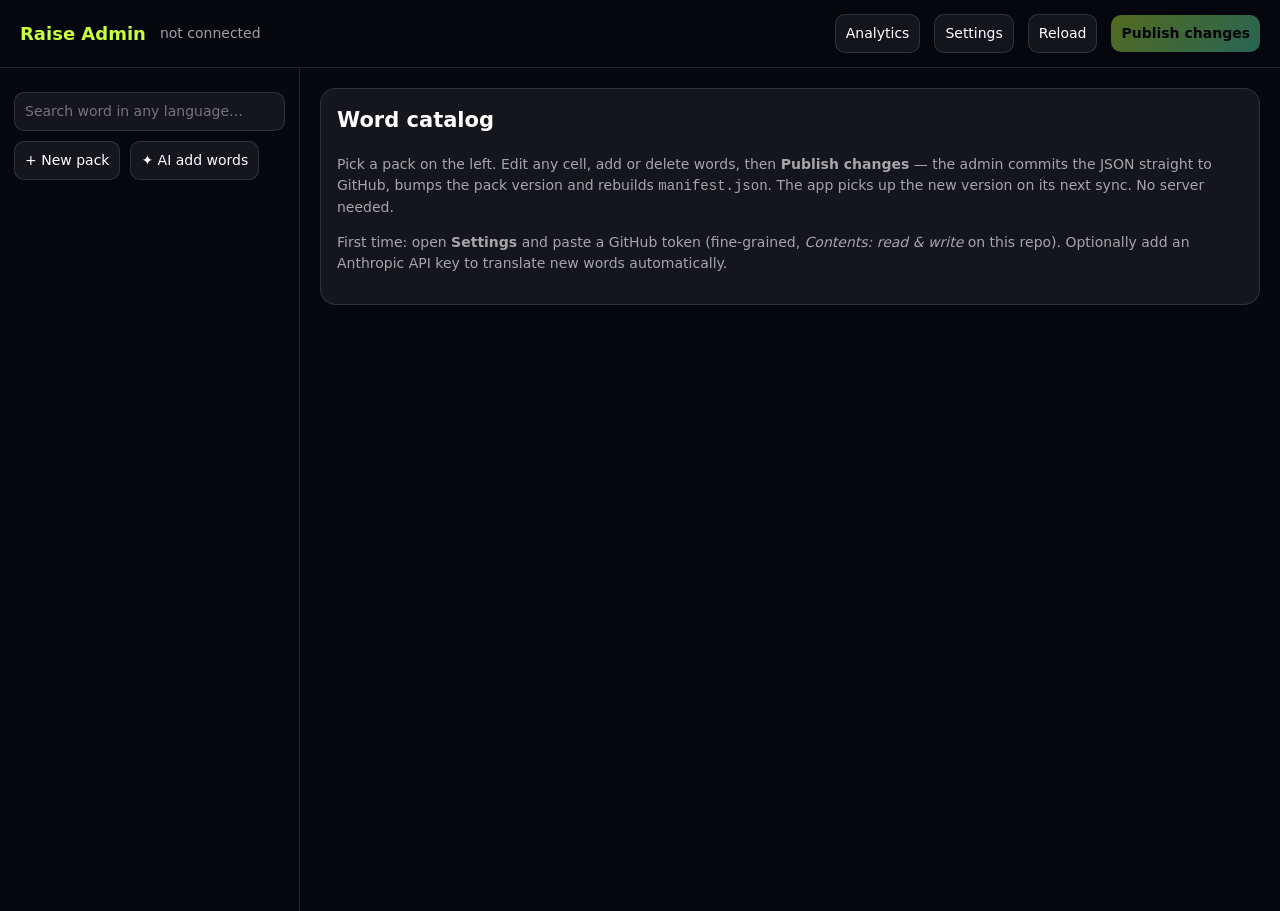
==== admin/index.html @ 31dc9e74 "Analytics endpoint + admin dashboard, KV limit, D1 binding" ====
<!doctype html>
<html lang="en"><head><meta charset="utf-8"><meta name="viewport" content="width=device-width,initial-scale=1">
<title>Raise Admin — word catalog</title>
<style>
:root{--bg:#07080F;--panel:#0E1020;--card:rgba(255,255,255,.06);--stroke:rgba(255,255,255,.12);--ink:#fff;--muted:rgba(255,255,255,.62);--lime:#C8FF3D;--mint:#5CF2C2;--violet:#8B7CFF;--coral:#FF7A6B;--amber:#FFC65C}
*{box-sizing:border-box}body{margin:0;background:var(--bg);color:var(--ink);font:14px/1.5 -apple-system,BlinkMacSystemFont,Inter,system-ui,sans-serif}
header{display:flex;gap:14px;align-items:center;padding:14px 20px;border-bottom:1px solid var(--stroke);position:sticky;top:0;background:rgba(7,8,15,.9);backdrop-filter:blur(12px);z-index:5}
header b{color:var(--lime);font-size:18px}header .sp{flex:1}
.layout{display:grid;grid-template-columns:300px 1fr;min-height:calc(100vh - 57px)}
aside{border-right:1px solid var(--stroke);padding:14px;overflow:auto;max-height:calc(100vh - 57px)}
main{padding:20px;overflow:auto}
input,select,textarea,button{font:inherit;color:var(--ink);background:var(--card);border:1px solid var(--stroke);border-radius:10px;padding:8px 10px}
input:focus,textarea:focus{outline:1px solid var(--lime)}
button{cursor:pointer}button.primary{background:linear-gradient(135deg,var(--lime),var(--mint));color:#000;font-weight:800;border:0}
button.danger{color:var(--coral)}button:disabled{opacity:.4;cursor:default}
.pack{padding:8px 10px;border-radius:10px;cursor:pointer;display:flex;justify-content:space-between;align-items:center;gap:8px}.pack:hover{background:var(--card)}.pack.on{background:rgba(200,255,61,.12);outline:1px solid var(--lime)}
.pack small{color:var(--muted)}.tag{font-size:11px;padding:2px 7px;border-radius:99px;background:rgba(255,255,255,.1)}.tag.pro{background:rgba(255,198,92,.18);color:var(--amber)}
.topic{margin:12px 0 4px;font-size:11px;letter-spacing:.08em;color:var(--muted);text-transform:uppercase}
table{width:100%;border-collapse:collapse}th,td{text-align:left;padding:6px 8px;border-bottom:1px solid var(--stroke);vertical-align:top}th{font-size:11px;color:var(--muted);text-transform:uppercase;letter-spacing:.06em}
td input{width:100%;padding:5px 7px;border-radius:7px}td.id{color:var(--muted);font-size:12px;white-space:nowrap}
.row{display:flex;gap:10px;align-items:center;flex-wrap:wrap;margin:10px 0}
.card{background:var(--card);border:1px solid var(--stroke);border-radius:16px;padding:16px;margin-bottom:16px}
.toast{position:fixed;right:20px;bottom:20px;background:#1a1d33;border:1px solid var(--stroke);padding:12px 16px;border-radius:12px;max-width:420px;display:none}
.toast.show{display:block}.toast.err{border-color:var(--coral)}
.dirty{color:var(--amber)}.muted{color:var(--muted)}.grid10{display:grid;grid-template-columns:repeat(5,1fr);gap:8px}
label.f{display:flex;flex-direction:column;gap:4px;font-size:12px;color:var(--muted)}
dialog{background:var(--panel);color:var(--ink);border:1px solid var(--stroke);border-radius:18px;padding:22px;width:min(760px,92vw)}dialog::backdrop{background:rgba(0,0,0,.6)}
.kbd{font-size:11px;color:var(--muted)}
</style></head>
<body>
<header><b>Raise Admin</b><span class="muted" id="repoLabel">not connected</span><span class="sp"></span>
<span id="dirtyLabel" class="dirty"></span>
<button id="btnStats">Analytics</button><button id="btnSettings">Settings</button><button id="btnReload">Reload</button><button class="primary" id="btnPublish" disabled>Publish changes</button></header>

<div class="layout">
<aside>
  <div class="row"><input id="search" placeholder="Search word in any language…" style="flex:1"></div>
  <div class="row"><button id="btnNewPack">+ New pack</button><button id="btnAI">✦ AI add words</button></div>
  <div id="packList"></div>
</aside>
<main>
  <div id="empty" class="card"><h2 style="margin-top:0">Word catalog</h2>
  <p class="muted">Pick a pack on the left. Edit any cell, add or delete words, then <b>Publish changes</b> — the admin commits the JSON straight to GitHub, bumps the pack version and rebuilds <code>manifest.json</code>. The app picks up the new version on its next sync. No server needed.</p>
  <p class="muted">First time: open <b>Settings</b> and paste a GitHub token (fine-grained, <i>Contents: read & write</i> on this repo). Optionally add an Anthropic API key to translate new words automatically.</p></div>
  <div id="editor" style="display:none">
    <div class="card">
      <div class="row">
        <h2 id="packTitle" style="margin:0"></h2><span class="tag" id="packMeta"></span>
        <span class="sp" style="flex:1"></span>
        <label class="f">Level <select id="packLevel"><option>a1</option><option>a2</option><option>b1</option><option>b2</option><option>c1</option></select></label>
        <label class="f">Pro <select id="packPremium"><option value="true">yes</option><option value="false">free</option></select></label>
        <button id="btnAddRow">+ Add word</button>
        <button class="danger" id="btnDeletePack">Delete pack</button>
      </div>
      <p class="muted" style="margin:4px 0 0">Tip: the app shows a word for a language pair only when both languages are filled. Keep strings short (≤ 60 chars) — they're rendered on a watch face.</p>
    </div>
    <div class="card" style="padding:0;overflow:auto"><table id="tbl"><thead><tr><th>id</th><th>en</th><th>uk</th><th>ru</th><th>pl</th><th>de</th><th>fr</th><th>es</th><th>it</th><th>pt</th><th>tr</th><th>example (en)</th><th></th></tr></thead><tbody></tbody></table></div>
  </div>
</main>
</div>

<dialog id="dlgStats" style="width:min(1100px,96vw)"><div class="row" style="margin-top:0"><h3 style="margin:0">Analytics</h3><span class="sp" style="flex:1"></span>
<select id="stDays"><option value="7">7 days</option><option value="30" selected>30 days</option><option value="90">90 days</option></select>
<button id="stLoad">Refresh</button><button onclick="this.closest('dialog').close()">Close</button></div>
<div id="stBody" class="muted">Loading…</div></dialog>
<style>.bar{height:22px;border-radius:7px;background:linear-gradient(90deg,var(--lime),var(--mint));min-width:2px}.brow{display:grid;grid-template-columns:170px 1fr 120px;gap:10px;align-items:center;margin:6px 0;font-size:13px}.kpis{display:grid;grid-template-columns:repeat(4,1fr);gap:10px}.kpi b{font-size:24px;display:block}.drop{color:var(--coral);font-size:12px}</style>
<dialog id="dlgSettings"><h3 style="margin-top:0">Settings</h3>
<div class="grid10" style="grid-template-columns:1fr 1fr">
<label class="f">GitHub owner <input id="sOwner" value="KostiantynChukhas" placeholder="your-github-username"></label>
<label class="f">Repository <input id="sRepo" value="raise-site" placeholder="raise-site"></label>
<label class="f">Branch <input id="sBranch" value="main"></label>
<label class="f">Content folder in repo <input id="sPath" value="content"></label>
<label class="f" style="grid-column:1/3">GitHub token (fine-grained, Contents read/write) <input id="sToken" type="password" placeholder="github_pat_…"></label>
<label class="f" style="grid-column:1/3">AI proxy URL (server/ai-proxy) <input id="sProxy" value="https://raise-ai.k-chukhas.workers.dev"></label>
<label class="f" style="grid-column:1/3">Admin token (ADMIN_TOKEN of the proxy — not the OpenAI key) <input id="sAdmintoken" type="password"></label>
</div>
<p class="kbd">Everything is stored in this browser's localStorage only.</p>
<div class="row" style="justify-content:flex-end"><button id="sCancel">Cancel</button><button class="primary" id="sSave">Save & connect</button></div></dialog>

<dialog id="dlgNewPack"><h3 style="margin-top:0">New pack</h3>
<div class="grid10" style="grid-template-columns:1fr 1fr">
<label class="f">Topic (a-z, used as id prefix) <input id="npTopic" placeholder="e.g. medicine"></label>
<label class="f">Level <select id="npLevel"><option>a1</option><option>a2</option><option>b1</option><option>b2</option><option>c1</option></select></label>
</div><p class="muted">Topics the app knows: general, travel, food, work, it, business, health, shopping, home, family, emotions, education, finance, transport, nature, sports, culture, relationships, emergency, phrases. A new topic name will show as “Everyday” in the app until the app adds it — prefer existing topics.</p>
<div class="row" style="justify-content:flex-end"><button id="npCancel">Cancel</button><button class="primary" id="npCreate">Create</button></div></dialog>

<dialog id="dlgAI"><h3 style="margin-top:0">AI: add words to <span id="aiPack"></span></h3>
<label class="f">Describe what to add (or paste a list of English words)<textarea id="aiPrompt" rows="4" placeholder="e.g. 15 words about renting a car: deposit, insurance, mileage…"></textarea></label>
<div class="row"><label class="f">How many <input id="aiCount" type="number" value="10" min="1" max="40" style="width:90px"></label><span class="muted">Translates into all 10 languages; you review before publishing.</span></div>
<div class="row" style="justify-content:flex-end"><button id="aiCancel">Cancel</button><button class="primary" id="aiRun">Generate</button></div></dialog>

<div class="toast" id="toast"></div>
<script>
const LANGS=["en","uk","ru","pl","de","fr","es","it","pt","tr"];
const LEVELS=["a1","a2","b1","b2","c1"];
const S={get:k=>localStorage.getItem("raise_"+k)||"",set:(k,v)=>localStorage.setItem("raise_"+k,v)};
let manifest=null, packs={}, shas={}, dirty=new Set(), current=null, deleted=new Set();

const $=s=>document.querySelector(s);
function toast(msg,err){const t=$("#toast");t.textContent=msg;t.className="toast show"+(err?" err":"");clearTimeout(t._x);t._x=setTimeout(()=>t.className="toast",err?6000:3000)}
function cfg(){return{owner:S.get("owner"),repo:S.get("repo"),branch:S.get("branch")||"main",path:(S.get("path")||"content").replace(/^\/|\/$/g,""),token:S.get("token"),proxy:(S.get("proxy")||"").replace(/\/$/,""),admintoken:S.get("admintoken")}}
function api(p,opt={}){const c=cfg();return fetch("https://api.github.com"+p,{...opt,headers:{Authorization:"Bearer "+c.token,Accept:"application/vnd.github+json","X-GitHub-Api-Version":"2022-11-28",...(opt.headers||{})}})}
const b64e=s=>btoa(unescape(encodeURIComponent(s))), b64d=s=>decodeURIComponent(escape(atob(s.replace(/\n/g,""))));

async function getFile(path){const c=cfg();const r=await api(`/repos/${c.owner}/${c.repo}/contents/${c.path}/${path}?ref=${c.branch}`);if(!r.ok)throw new Error(path+": "+r.status);const j=await r.json();return{sha:j.sha,text:b64d(j.content)}}
async function putFile(path,text,msg,sha){const c=cfg();const r=await api(`/repos/${c.owner}/${c.repo}/contents/${c.path}/${path}`,{method:"PUT",body:JSON.stringify({message:msg,content:b64e(text),branch:c.branch,...(sha?{sha}:{})})});if(!r.ok)throw new Error("PUT "+path+": "+r.status+" "+(await r.text()).slice(0,200));return(await r.json()).content.sha}
async function delFile(path,msg,sha){const c=cfg();const r=await api(`/repos/${c.owner}/${c.repo}/contents/${c.path}/${path}`,{method:"DELETE",body:JSON.stringify({message:msg,sha,branch:c.branch})});if(!r.ok)throw new Error("DELETE "+path+": "+r.status)}

async function load(){
  const c=cfg();if(!c.owner||!c.repo||!c.token){$("#dlgSettings").showModal();return}
  $("#repoLabel").textContent=`${c.owner}/${c.repo} · ${c.path}`;
  try{
    const m=await getFile("manifest.json");manifest=JSON.parse(m.text);shas["manifest.json"]=m.sha;
    packs={};dirty.clear();deleted.clear();
    await Promise.all(manifest.packs.map(async p=>{const f=await getFile(p.url);packs[p.id]=JSON.parse(f.text);shas[p.url]=f.sha}));
    renderList();updateDirty();toast(`Loaded ${manifest.packs.length} packs, ${Object.values(packs).reduce((a,p)=>a+p.concepts.length,0)} words`);
  }catch(e){toast("Load failed: "+e.message,true)}
}
function renderList(){
  const q=$("#search").value.trim().toLowerCase();const el=$("#packList");el.innerHTML="";
  const byTopic={};manifest.packs.forEach(p=>{(byTopic[p.topic]=byTopic[p.topic]||[]).push(p)});
  for(const topic of Object.keys(byTopic).sort()){
    const h=document.createElement("div");h.className="topic";h.textContent=topic;el.appendChild(h);
    for(const p of byTopic[topic].sort((a,b)=>LEVELS.indexOf(a.level)-LEVELS.indexOf(b.level))){
      const pk=packs[p.id];if(!pk)continue;
      const hits=q?pk.concepts.filter(c=>Object.values(c.t).some(v=>v.toLowerCase().includes(q))).length:null;
      if(q&&!hits)continue;
      const d=document.createElement("div");d.className="pack"+(current===p.id?" on":"");
      d.innerHTML=`<span>${p.level.toUpperCase()} <small>${pk.concepts.length} words${hits!=null?` · ${hits} hits`:""}</small>${dirty.has(p.id)?' <span class="dirty">●</span>':""}</span><span class="tag ${p.premium?"pro":""}">${p.premium?"Pro":"free"}</span>`;
      d.onclick=()=>{current=p.id;renderList();renderEditor()};el.appendChild(d);
    }
  }
}
function metaOf(id){return manifest.packs.find(p=>p.id===id)}
function renderEditor(){
  const p=packs[current],m=metaOf(current);if(!p){$("#editor").style.display="none";$("#empty").style.display="";return}
  $("#empty").style.display="none";$("#editor").style.display="";
  $("#packTitle").textContent=`${p.topic} · ${p.level.toUpperCase()}`;$("#packMeta").textContent=`v${p.version} · ${p.concepts.length} words`;
  $("#packLevel").value=p.level;$("#packPremium").value=String(m.premium);
  const q=$("#search").value.trim().toLowerCase();
  const tb=$("#tbl tbody");tb.innerHTML="";
  p.concepts.forEach((c,i)=>{
    if(q&&!Object.values(c.t).some(v=>v.toLowerCase().includes(q)))return;
    const tr=document.createElement("tr");
    tr.innerHTML=`<td class="id">${c.id.replace(p.topic+".","")}</td>`+LANGS.map(l=>`<td><input data-i="${i}" data-l="${l}" value="${esc(c.t[l]||"")}"></td>`).join("")+`<td><input data-i="${i}" data-l="ex" value="${esc((c.ex&&c.ex.en)||"")}"></td><td><button class="danger" data-del="${i}">✕</button></td>`;
    tb.appendChild(tr);
  });
}
const esc=s=>s.replace(/&/g,"&amp;").replace(/"/g,"&quot;").replace(/</g,"&lt;");
function markDirty(id){dirty.add(id);updateDirty();renderList()}
function updateDirty(){const n=dirty.size+deleted.size;$("#dirtyLabel").textContent=n?`${n} unpublished change${n>1?"s":""}`:"";$("#btnPublish").disabled=!n}

$("#tbl").addEventListener("input",e=>{const i=+e.target.dataset.i,l=e.target.dataset.l;if(isNaN(i))return;const c=packs[current].concepts[i];
  if(l==="ex"){c.ex=c.ex||{};c.ex.en=e.target.value}else c.t[l]=e.target.value;markDirty(current)});
$("#tbl").addEventListener("click",e=>{const i=e.target.dataset.del;if(i==null)return;const c=packs[current].concepts[+i];if(!confirm(`Delete "${c.t.en}"?`))return;packs[current].concepts.splice(+i,1);markDirty(current);renderEditor()});
$("#btnAddRow").onclick=()=>{const en=prompt("English word / phrase:");if(!en)return;addConcept(current,{en});renderEditor();markDirty(current);
  const rows=$("#tbl tbody").children;rows[rows.length-1].scrollIntoView();};
function slug(s){return s.toLowerCase().replace(/[^a-z0-9]+/g,"-").replace(/^-|-$/g,"")}
function addConcept(id,t,ex){const p=packs[id];let cid=p.topic+"."+slug(t.en||"word"),n=2;while(p.concepts.some(c=>c.id===cid))cid=p.topic+"."+slug(t.en)+"-"+n++;
  const full={};LANGS.forEach(l=>full[l]=t[l]||"");p.concepts.push({id:cid,t:full,...(ex?{ex:{en:ex}}:{})})}
$("#packLevel").onchange=e=>{const p=packs[current];const m=metaOf(current);p.level=e.target.value;m.level=p.level;markDirty(current);renderEditor()};
$("#packPremium").onchange=e=>{metaOf(current).premium=e.target.value==="true";dirty.add("__manifest__");updateDirty();renderList()};
$("#btnDeletePack").onclick=()=>{if(!confirm("Delete this whole pack from the catalog?"))return;const m=metaOf(current);deleted.add(m.url);manifest.packs=manifest.packs.filter(p=>p.id!==current);delete packs[current];dirty.delete(current);current=null;dirty.add("__manifest__");updateDirty();renderList();renderEditor()};
$("#btnNewPack").onclick=()=>$("#dlgNewPack").showModal();$("#npCancel").onclick=()=>$("#dlgNewPack").close();
$("#npCreate").onclick=()=>{const topic=slug($("#npTopic").value),level=$("#npLevel").value;if(!topic)return;const id=`${topic}-${level}`;if(packs[id]){toast("Pack exists",true);return}
  packs[id]={id,topic,level,version:0,concepts:[]};manifest.packs.push({id,topic,level,count:0,url:`packs/${id}.json`,version:0,premium:level!=="a1"});dirty.add(id);dirty.add("__manifest__");current=id;$("#dlgNewPack").close();updateDirty();renderList();renderEditor()};

$("#btnAI").onclick=()=>{if(!current){toast("Pick a pack first",true);return}if(!cfg().proxy||!cfg().admintoken){toast("Add the AI proxy URL and admin token in Settings",true);return}$("#aiPack").textContent=current;$("#dlgAI").showModal()};
$("#aiCancel").onclick=()=>$("#dlgAI").close();
$("#aiRun").onclick=async()=>{const p=packs[current];const n=+$("#aiCount").value||10;const existing=new Set(Object.values(packs).flatMap(x=>x.concepts.map(c=>c.t.en.toLowerCase())));
  $("#aiRun").disabled=true;$("#aiRun").textContent="Generating…";
  try{
    const r=await fetch(cfg().proxy+"/admin/pack",{method:"POST",headers:{"content-type":"application/json","authorization":"Bearer "+cfg().admintoken},body:JSON.stringify({topic:p.topic,level:p.level,count:n,avoid:[...existing].slice(0,400),prompt:$("#aiPrompt").value})});
    if(!r.ok)throw new Error("proxy "+r.status+" "+(await r.text()).slice(0,160));
    const arr=(await r.json()).words||[];
    let added=0;for(const row of arr){if(!row.en||existing.has(row.en.toLowerCase()))continue;addConcept(current,row,row.ex);added++}
    markDirty(current);renderEditor();$("#dlgAI").close();toast(`Added ${added} words — review, then publish`);
  }catch(e){toast("AI failed: "+e.message,true)}finally{$("#aiRun").disabled=false;$("#aiRun").textContent="Generate"}};

$("#btnPublish").onclick=async()=>{
  const btn=$("#btnPublish");btn.disabled=true;btn.textContent="Publishing…";
  try{
    for(const url of deleted){await delFile(url,`content: remove ${url}`,shas[url]);delete shas[url]}
    for(const id of [...dirty]){if(id==="__manifest__")continue;const p=packs[id];const m=metaOf(id);
      p.version=(p.version||0)+1;m.version=p.version;m.count=p.concepts.length;
      // light validation
      const bad=p.concepts.filter(c=>!c.t.en);if(bad.length)throw new Error(`${id}: ${bad.length} words without English`);
      shas[m.url]=await putFile(m.url,JSON.stringify(p,null,1),`content: ${id} v${p.version} (${p.concepts.length} words)`,shas[m.url]);dirty.delete(id)}
    manifest.version=(manifest.version||0)+1;manifest.updatedAt=new Date().toISOString();
    manifest.packs.forEach(m=>{m.count=packs[m.id]?packs[m.id].concepts.length:m.count});
    shas["manifest.json"]=await putFile("manifest.json",JSON.stringify(manifest,null,1),`content: manifest v${manifest.version}`,shas["manifest.json"]);
    dirty.clear();deleted.clear();updateDirty();renderList();renderEditor();toast(`Published manifest v${manifest.version}. GitHub Pages updates in ~1 minute.`);
  }catch(e){toast("Publish failed: "+e.message,true)}finally{btn.textContent="Publish changes";updateDirty()}
};

$("#btnSettings").onclick=()=>{["owner","repo","branch","path","token","proxy","admintoken"].forEach(k=>{const el=$("#s"+k[0].toUpperCase()+k.slice(1));el.value=S.get(k)||el.value});$("#dlgSettings").showModal()};
$("#sCancel").onclick=()=>$("#dlgSettings").close();
$("#sSave").onclick=()=>{["owner","repo","branch","path","token","proxy","admintoken"].forEach(k=>S.set(k,$("#s"+k[0].toUpperCase()+k.slice(1)).value.trim()));$("#dlgSettings").close();load()};
$("#btnReload").onclick=()=>{if(dirty.size&&!confirm("Discard unpublished changes?"))return;load()};
$("#search").oninput=()=>{renderList();if(current)renderEditor()};
window.addEventListener("beforeunload",e=>{if(dirty.size||deleted.size){e.preventDefault();e.returnValue=""}});
const params=new URLSearchParams(location.search);if(params.get("owner")){S.set("owner",params.get("owner"));S.set("repo",params.get("repo")||"raise-site")}
load();

// ---------- Analytics (proxy /admin/stats → D1) ----------
const STEP_LABEL={first_open:"App opened",onb_welcome:"Welcome",onb_language:"Languages",onb_goals:"Goals",onb_watch:"Watch size",onb_level:"Level test",onb_result:"Result",paywall_view:"Paywall shown",trial_or_purchase:"Trial / purchase",face_installed:"Face installed"};
function esc(x){return String(x??"").replace(/[&<>"]/g,c=>({"&":"&amp;","<":"&lt;",">":"&gt;",'"':"&quot;"}[c]))}
async function loadStats(){
  const c=cfg(); if(!c.proxy||!c.admintoken){$("#stBody").innerHTML="Add the AI proxy URL and Admin token in <b>Settings</b> first.";return}
  $("#stBody").textContent="Loading…";
  try{
    const r=await fetch(c.proxy+"/admin/stats",{method:"POST",headers:{"content-type":"application/json","authorization":"Bearer "+c.admintoken},body:JSON.stringify({days:+$("#stDays").value})});
    const d=await r.json(); if(!r.ok) throw new Error(d.error||r.status);
    const top=Math.max(1,...d.funnel.map(f=>f.users));
    let h=`<div class="kpis"><div class="card kpi"><span class="muted">Users</span><b>${d.totals.users||0}</b></div><div class="card kpi"><span class="muted">Events</span><b>${d.totals.events||0}</b></div><div class="card kpi"><span class="muted">Installs</span><b>${d.funnel[0].users}</b></div><div class="card kpi"><span class="muted">Purchases</span><b>${(d.funnel.find(f=>f.step==="trial_or_purchase")||{}).users||0}</b></div></div>`;
    h+=`<div class="card"><h3 style="margin-top:0">Funnel — where users drop off</h3>`;
    d.funnel.forEach((f,i)=>{const prev=i?d.funnel[i-1].users:0;const lost=i&&prev?Math.round((1-f.users/prev)*100):null;
      h+=`<div class="brow"><span>${esc(STEP_LABEL[f.step]||f.step)}</span><div class="bar" style="width:${f.users/top*100}%"></div><span>${f.users}${lost!==null&&lost>0?` <span class="drop">−${lost}%</span>`:""}</span></div>`});
    h+=`</div><div class="row" style="align-items:flex-start;gap:16px"><div class="card" style="flex:1;min-width:300px"><h3 style="margin-top:0">Last screen before leaving</h3><table><tr><th>screen</th><th>users</th></tr>${d.lastScreens.map(x=>`<tr><td>${esc(x.screen)}</td><td>${x.users}</td></tr>`).join("")}</table></div>`;
    h+=`<div class="card" style="flex:1;min-width:300px"><h3 style="margin-top:0">Screens</h3><table><tr><th>screen</th><th>users</th><th>views</th></tr>${d.screens.map(x=>`<tr><td>${esc(x.screen)}</td><td>${x.users}</td><td>${x.views}</td></tr>`).join("")}</table></div></div>`;
    h+=`<div class="row" style="align-items:flex-start;gap:16px"><div class="card" style="flex:1;min-width:300px"><h3 style="margin-top:0">Paywall by trigger</h3><table><tr><th>context</th><th>shown</th><th>bought</th><th>conv.</th></tr>${d.paywall.map(x=>`<tr><td>${esc(x.context||"—")}</td><td>${x.views}</td><td>${x.purchases}</td><td>${x.views?Math.round(x.purchases/x.views*1000)/10:0}%</td></tr>`).join("")}</table></div>`;
    h+=`<div class="card" style="flex:1;min-width:300px"><h3 style="margin-top:0">Daily</h3><table><tr><th>day</th><th>users</th><th>installs</th><th>events</th></tr>${d.daily.slice().reverse().map(x=>`<tr><td>${x.day}</td><td>${x.users}</td><td>${x.installs}</td><td>${x.events}</td></tr>`).join("")}</table></div></div>`;
    $("#stBody").innerHTML=h;
  }catch(e){$("#stBody").innerHTML=`<span class="dirty">Could not load: ${esc(e.message)}</span>`}
}
$("#btnStats").onclick=()=>{$("#dlgStats").showModal();loadStats()};
$("#stLoad").onclick=loadStats;$("#stDays").onchange=loadStats;
</script></body></html>
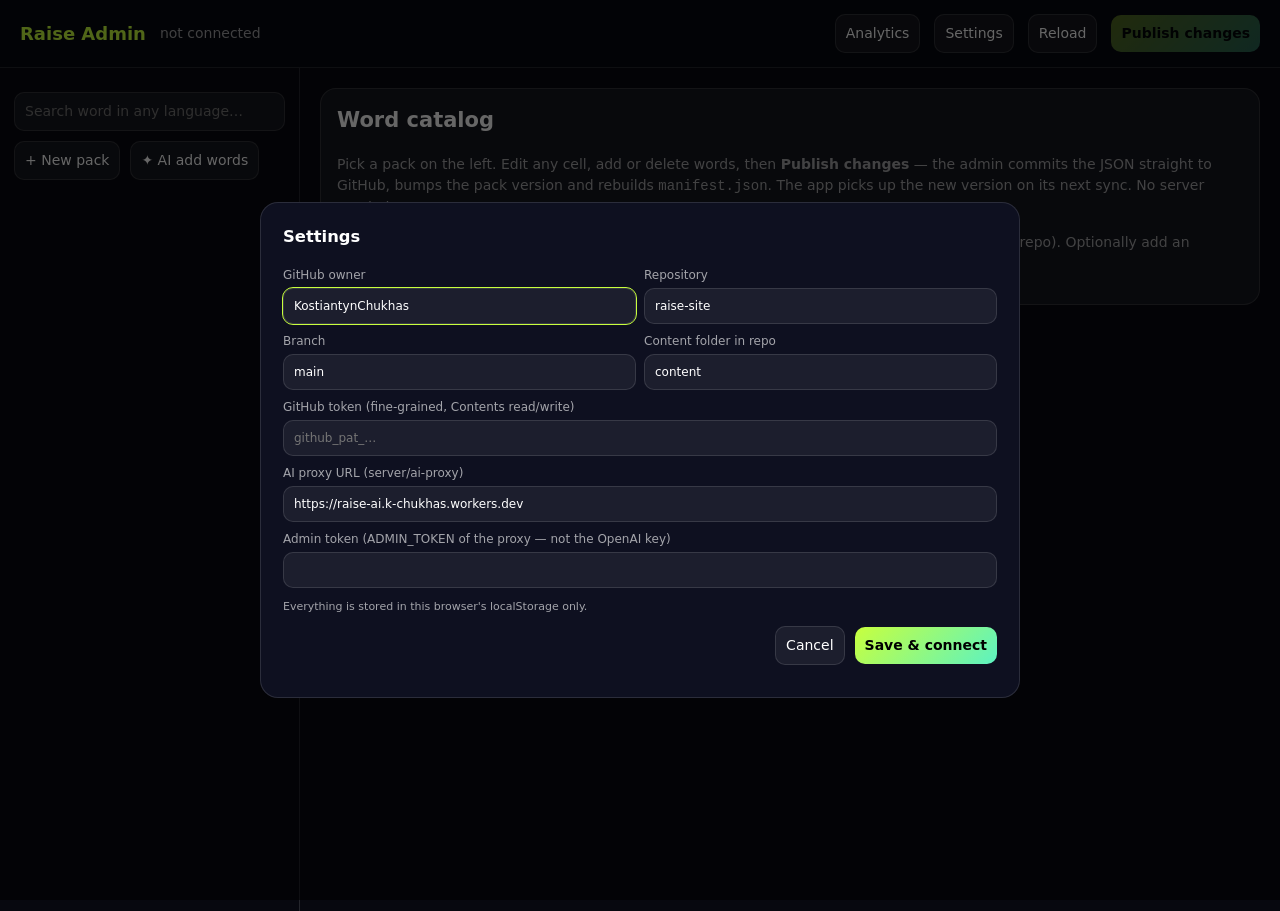
==== commit d7ed16e3: "Fix admin: duplicate esc() broke the script" ====
--- a/admin/index.html
+++ b/admin/index.html
@@ -204,7 +204,6 @@
 
 // ---------- Analytics (proxy /admin/stats → D1) ----------
 const STEP_LABEL={first_open:"App opened",onb_welcome:"Welcome",onb_language:"Languages",onb_goals:"Goals",onb_watch:"Watch size",onb_level:"Level test",onb_result:"Result",paywall_view:"Paywall shown",trial_or_purchase:"Trial / purchase",face_installed:"Face installed"};
-function esc(x){return String(x??"").replace(/[&<>"]/g,c=>({"&":"&amp;","<":"&lt;",">":"&gt;",'"':"&quot;"}[c]))}
 async function loadStats(){
   const c=cfg(); if(!c.proxy||!c.admintoken){$("#stBody").innerHTML="Add the AI proxy URL and Admin token in <b>Settings</b> first.";return}
   $("#stBody").textContent="Loading…";
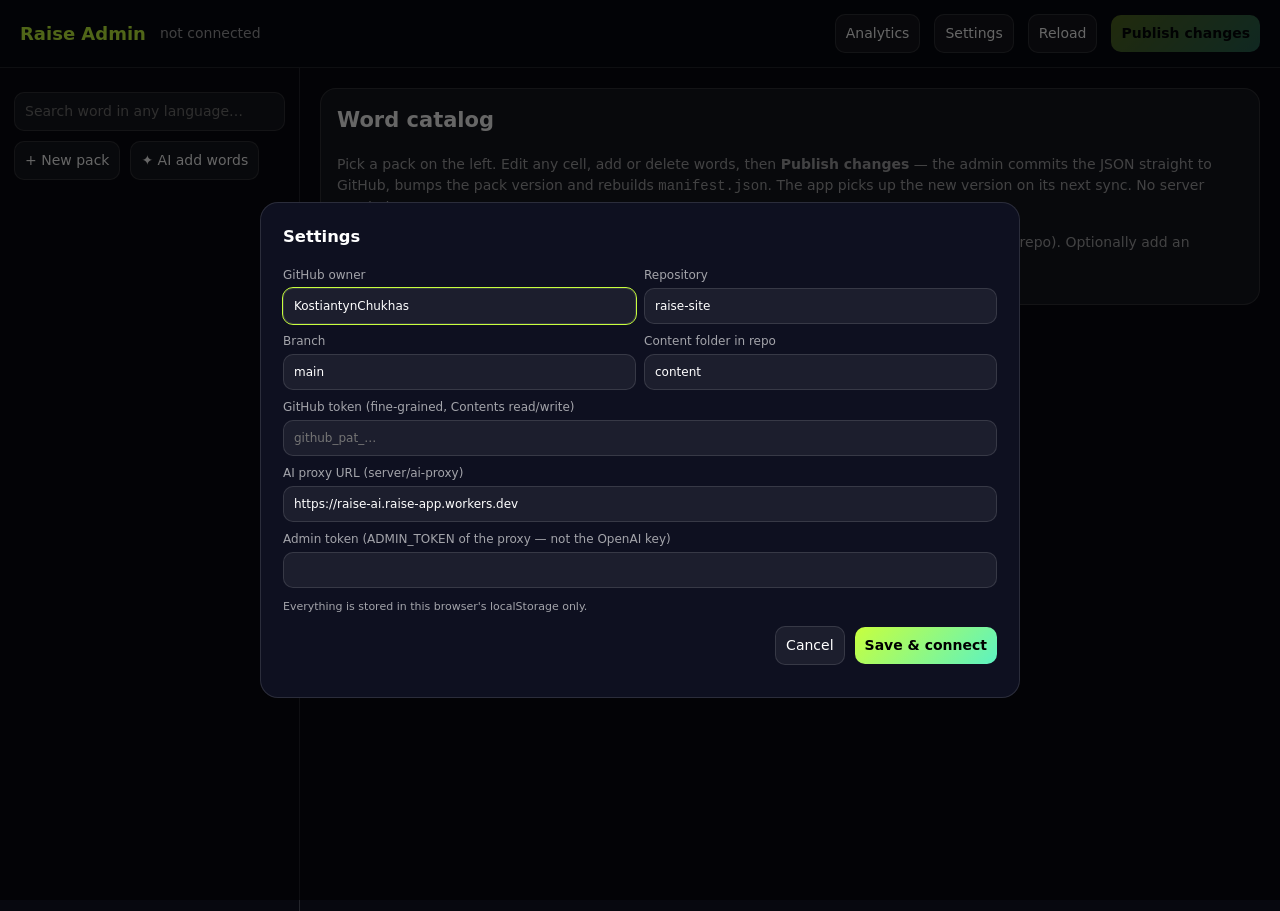
==== commit 940dbf1b: "Fix admin proxy URL, CORS, Adapty premium check" ====
--- a/admin/index.html
+++ b/admin/index.html
@@ -71,7 +71,7 @@
 <label class="f">Branch <input id="sBranch" value="main"></label>
 <label class="f">Content folder in repo <input id="sPath" value="content"></label>
 <label class="f" style="grid-column:1/3">GitHub token (fine-grained, Contents read/write) <input id="sToken" type="password" placeholder="github_pat_…"></label>
-<label class="f" style="grid-column:1/3">AI proxy URL (server/ai-proxy) <input id="sProxy" value="https://raise-ai.k-chukhas.workers.dev"></label>
+<label class="f" style="grid-column:1/3">AI proxy URL (server/ai-proxy) <input id="sProxy" value="https://raise-ai.raise-app.workers.dev"></label>
 <label class="f" style="grid-column:1/3">Admin token (ADMIN_TOKEN of the proxy — not the OpenAI key) <input id="sAdmintoken" type="password"></label>
 </div>
 <p class="kbd">Everything is stored in this browser's localStorage only.</p>
@@ -98,7 +98,8 @@
 
 const $=s=>document.querySelector(s);
 function toast(msg,err){const t=$("#toast");t.textContent=msg;t.className="toast show"+(err?" err":"");clearTimeout(t._x);t._x=setTimeout(()=>t.className="toast",err?6000:3000)}
-function cfg(){return{owner:S.get("owner"),repo:S.get("repo"),branch:S.get("branch")||"main",path:(S.get("path")||"content").replace(/^\/|\/$/g,""),token:S.get("token"),proxy:(S.get("proxy")||"").replace(/\/$/,""),admintoken:S.get("admintoken")}}
+
+function cfg(){const px=(S.get("proxy")||"https://raise-ai.raise-app.workers.dev").replace("raise-ai.k-chukhas.workers.dev","raise-ai.raise-app.workers.dev");return{owner:S.get("owner"),repo:S.get("repo"),branch:S.get("branch")||"main",path:(S.get("path")||"content").replace(/^\/|\/$/g,""),token:S.get("token"),proxy:px.replace(/\/$/,""),admintoken:S.get("admintoken")}}
 function api(p,opt={}){const c=cfg();return fetch("https://api.github.com"+p,{...opt,headers:{Authorization:"Bearer "+c.token,Accept:"application/vnd.github+json","X-GitHub-Api-Version":"2022-11-28",...(opt.headers||{})}})}
 const b64e=s=>btoa(unescape(encodeURIComponent(s))), b64d=s=>decodeURIComponent(escape(atob(s.replace(/\n/g,""))));
 
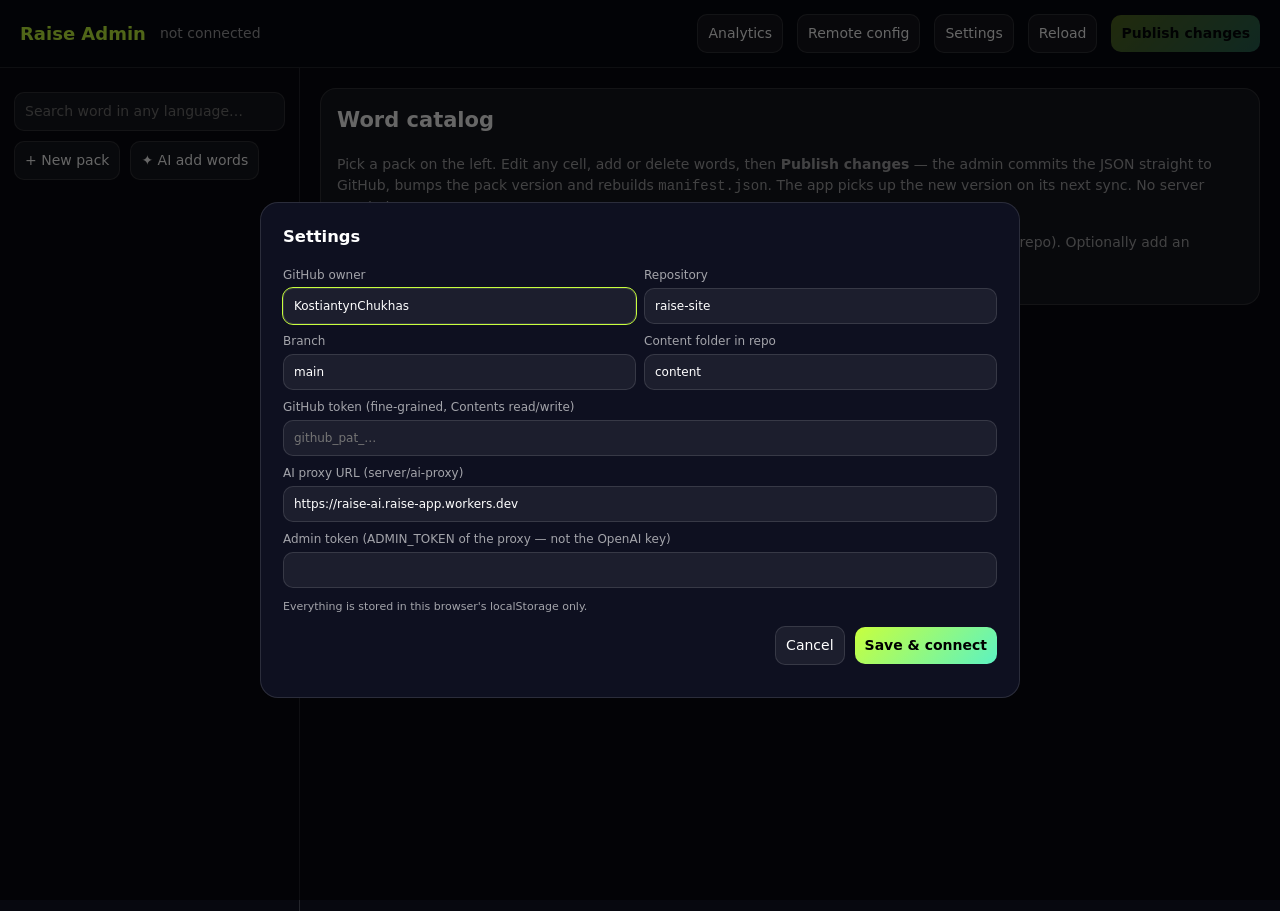
==== commit 6755ff2e: "Remote config + admin toggle" ====
--- a/admin/index.html
+++ b/admin/index.html
@@ -30,7 +30,7 @@
 <body>
 <header><b>Raise Admin</b><span class="muted" id="repoLabel">not connected</span><span class="sp"></span>
 <span id="dirtyLabel" class="dirty"></span>
-<button id="btnStats">Analytics</button><button id="btnSettings">Settings</button><button id="btnReload">Reload</button><button class="primary" id="btnPublish" disabled>Publish changes</button></header>
+<button id="btnStats">Analytics</button><button id="btnConfig">Remote config</button><button id="btnSettings">Settings</button><button id="btnReload">Reload</button><button class="primary" id="btnPublish" disabled>Publish changes</button></header>
 
 <div class="layout">
 <aside>
@@ -59,11 +59,18 @@
 </main>
 </div>
 
+<dialog id="dlgConfig" style="width:min(640px,96vw)"><div class="row" style="margin-top:0"><h3 style="margin:0">Remote config</h3><span class="sp" style="flex:1"></span><button onclick="this.closest('dialog').close()">Close</button></div>
+<p class="muted" style="margin-top:0">Changes reach the app on its next launch (cached up to 1 minute).</p>
+<div class="card" style="display:flex;align-items:center;gap:14px"><div style="flex:1"><b>Rating request on onboarding</b><div class="muted" style="font-size:13px">Shows the App Store rating prompt on the 2nd onboarding screen (languages). Key: <code>onboarding_rating</code></div></div>
+<label style="display:flex;align-items:center;gap:8px"><input type="checkbox" id="rcRating" style="width:22px;height:22px"> <span id="rcRatingTxt">Off</span></label></div>
+<details style="margin-top:10px"><summary class="muted">Raw JSON (advanced)</summary><textarea id="rcRaw" style="width:100%;height:180px;margin-top:8px;font-family:ui-monospace,Menlo,monospace;font-size:13px"></textarea></details>
+<div class="row"><span id="rcMsg" class="muted"></span><span class="sp" style="flex:1"></span><button class="primary" id="rcSave">Save</button></div></dialog>
 <dialog id="dlgStats" style="width:min(1100px,96vw)"><div class="row" style="margin-top:0"><h3 style="margin:0">Analytics</h3><span class="sp" style="flex:1"></span>
+<div class="row" style="margin:0;gap:6px"><button class="stTab primary" data-t="overview">Overview</button><button class="stTab" data-t="users">Users</button><button class="stTab" data-t="events">All steps</button></div>
 <select id="stDays"><option value="7">7 days</option><option value="30" selected>30 days</option><option value="90">90 days</option></select>
 <button id="stLoad">Refresh</button><button onclick="this.closest('dialog').close()">Close</button></div>
 <div id="stBody" class="muted">Loading…</div></dialog>
-<style>.bar{height:22px;border-radius:7px;background:linear-gradient(90deg,var(--lime),var(--mint));min-width:2px}.brow{display:grid;grid-template-columns:170px 1fr 120px;gap:10px;align-items:center;margin:6px 0;font-size:13px}.kpis{display:grid;grid-template-columns:repeat(4,1fr);gap:10px}.kpi b{font-size:24px;display:block}.drop{color:var(--coral);font-size:12px}</style>
+<style>.bar{height:22px;border-radius:7px;background:linear-gradient(90deg,var(--lime),var(--mint));min-width:2px}.brow{display:grid;grid-template-columns:170px 1fr 120px;gap:10px;align-items:center;margin:6px 0;font-size:13px}.kpis{display:grid;grid-template-columns:repeat(4,1fr);gap:10px}.kpi b{font-size:24px;display:block}.drop{color:var(--coral);font-size:12px}.urow{cursor:pointer}.urow:hover td{background:rgba(255,255,255,.04)}.mono{font-family:ui-monospace,Menlo,monospace;font-size:12px}.sess td{background:rgba(200,255,61,.08);font-weight:700}.pill{display:inline-block;padding:1px 7px;border-radius:99px;font-size:11px;background:var(--card);border:1px solid var(--stroke)}.pro{color:#000;background:var(--lime);border:0}</style>
 <dialog id="dlgSettings"><h3 style="margin-top:0">Settings</h3>
 <div class="grid10" style="grid-template-columns:1fr 1fr">
 <label class="f">GitHub owner <input id="sOwner" value="KostiantynChukhas" placeholder="your-github-username"></label>
@@ -204,7 +211,7 @@
 load();
 
 // ---------- Analytics (proxy /admin/stats → D1) ----------
-const STEP_LABEL={first_open:"App opened",onb_welcome:"Welcome",onb_language:"Languages",onb_goals:"Goals",onb_watch:"Watch size",onb_level:"Level test",onb_result:"Result",paywall_view:"Paywall shown",trial_or_purchase:"Trial / purchase",face_installed:"Face installed"};
+const STEP_LABEL={screen_view:"Screen",app_open:"App opened (foreground)",app_background:"App closed / background",feature_tap:"Feature tapped",ai_generate:"AI set: generate",ai_result:"AI set: result",game_done:"Game finished",practice_done:"Practice finished",placement_answer:"Level test answer",restore:"Restore purchases",onb_done:"Onboarding finished",paywall_close:"Paywall closed",purchase_tap:"Buy tapped",first_open:"App opened",onb_welcome:"Welcome",onb_language:"Languages",onb_goals:"Goals",onb_watch:"Watch size",onb_level:"Level test",onb_result:"Result",paywall_view:"Paywall shown",trial_or_purchase:"Trial / purchase",face_installed:"Face installed"};
 async function loadStats(){
   const c=cfg(); if(!c.proxy||!c.admintoken){$("#stBody").innerHTML="Add the AI proxy URL and Admin token in <b>Settings</b> first.";return}
   $("#stBody").textContent="Loading…";
@@ -216,6 +223,12 @@
     h+=`<div class="card"><h3 style="margin-top:0">Funnel — where users drop off</h3>`;
     d.funnel.forEach((f,i)=>{const prev=i?d.funnel[i-1].users:0;const lost=i&&prev?Math.round((1-f.users/prev)*100):null;
       h+=`<div class="brow"><span>${esc(STEP_LABEL[f.step]||f.step)}</span><div class="bar" style="width:${f.users/top*100}%"></div><span>${f.users}${lost!==null&&lost>0?` <span class="drop">−${lost}%</span>`:""}</span></div>`});
+    if(d.faces){const f=d.faces,b=f.buckets,tot=Math.max(1,f.users);const pc=n=>Math.round(n/tot*100)+"%";
+      const fb=(label,n,col)=>`<div class="brow" style="grid-template-columns:230px 1fr 110px"><span>${label}</span><div class="bar" style="width:${n/tot*100}%;${col?`background:${col}`:""}"></div><span>${n} · ${pc(n)}</span></div>`;
+      h+=`</div><div class="card"><h3 style="margin-top:0">Watch face freshness — when users last put new words on the wrist</h3>
+      <div class="muted" style="margin-bottom:8px">${f.users} active users · ${f.installs} face installs · ${f.decks} daily decks built${f.avgDaysBetween?` · on average a new face every <b style="color:var(--ink)">${f.avgDaysBetween}</b> active days`:""}</div>
+      ${fb("Installed today",b.today)}${fb("Yesterday",b.d1)}${fb("2–3 days ago",b.d2_3,"var(--amber)")}${fb("4–7 days ago",b.d4_7,"var(--amber)")}${fb("8+ days ago",b.d8p,"var(--coral)")}${fb("Never installed",f.never,"var(--coral)")}
+      <div class="muted" style="margin-top:8px;font-size:12px">If most users sit in “2+ days” or “never”, people see stale words because the Photos face only changes when it is re-installed.</div>`}
     h+=`</div><div class="row" style="align-items:flex-start;gap:16px"><div class="card" style="flex:1;min-width:300px"><h3 style="margin-top:0">Last screen before leaving</h3><table><tr><th>screen</th><th>users</th></tr>${d.lastScreens.map(x=>`<tr><td>${esc(x.screen)}</td><td>${x.users}</td></tr>`).join("")}</table></div>`;
     h+=`<div class="card" style="flex:1;min-width:300px"><h3 style="margin-top:0">Screens</h3><table><tr><th>screen</th><th>users</th><th>views</th></tr>${d.screens.map(x=>`<tr><td>${esc(x.screen)}</td><td>${x.users}</td><td>${x.views}</td></tr>`).join("")}</table></div></div>`;
     h+=`<div class="row" style="align-items:flex-start;gap:16px"><div class="card" style="flex:1;min-width:300px"><h3 style="margin-top:0">Paywall by trigger</h3><table><tr><th>context</th><th>shown</th><th>bought</th><th>conv.</th></tr>${d.paywall.map(x=>`<tr><td>${esc(x.context||"—")}</td><td>${x.views}</td><td>${x.purchases}</td><td>${x.views?Math.round(x.purchases/x.views*1000)/10:0}%</td></tr>`).join("")}</table></div>`;
@@ -223,6 +236,60 @@
     $("#stBody").innerHTML=h;
   }catch(e){$("#stBody").innerHTML=`<span class="dirty">Could not load: ${esc(e.message)}</span>`}
 }
-$("#btnStats").onclick=()=>{$("#dlgStats").showModal();loadStats()};
-$("#stLoad").onclick=loadStats;$("#stDays").onchange=loadStats;
+// ---------- Users & per-user timeline ----------
+let stTab="overview", stUid=null;
+async function statsApi(body){const c=cfg();if(!c.proxy||!c.admintoken)throw new Error("Add the AI proxy URL and Admin token in Settings first");
+  const r=await fetch(c.proxy+"/admin/stats",{method:"POST",headers:{"content-type":"application/json","authorization":"Bearer "+c.admintoken},body:JSON.stringify({days:+$("#stDays").value,...body})});
+  const d=await r.json();if(!r.ok)throw new Error(d.error||r.status);return d}
+const fmt=t=>t?new Date(t).toLocaleString():"—";
+const ago=t=>{if(!t)return"—";const m=Math.round((Date.now()-t)/6e4);return m<60?m+" min ago":m<1440?Math.round(m/60)+" h ago":Math.round(m/1440)+" d ago"};
+const label=n=>STEP_LABEL[n]||n;
+async function loadUsers(){
+  $("#stBody").innerHTML=`<div class="row" style="margin-top:0"><input id="uSearch" placeholder="Search by user ID (device UUID) or Adapty ID…" style="flex:1" value="${esc(window.__uq||"")}"><button id="uGo">Search</button></div><div id="uList" class="muted">Loading…</div>`;
+  const go=async()=>{window.__uq=$("#uSearch").value.trim();$("#uList").textContent="Loading…";
+    try{const d=await statsApi({mode:"users",q:window.__uq});
+      if(!d.users.length){$("#uList").textContent="No users in this period.";return}
+      $("#uList").innerHTML=`<div class="muted" style="margin:6px 0">${d.users.length} users · click a row to see every step</div><div class="card" style="padding:0;overflow:auto"><table><tr><th>user id</th><th>plan</th><th>first seen</th><th>last seen</th><th>sessions</th><th>events</th><th>last step</th><th>lang</th><th>device</th><th>ver</th></tr>${d.users.map(u=>`<tr class="urow" data-uid="${esc(u.uid)}"><td class="mono">${esc(u.uid)}${u.aid?`<br><span class="muted">adapty: ${esc(u.aid)}</span>`:""}</td><td>${u.premium?'<span class="pill pro">Pro</span>':'<span class="pill">Free</span>'}${u.purchases?` <span class="pill">bought</span>`:""}</td><td>${fmt(u.first)}</td><td>${ago(u.last)}</td><td>${u.sessions||0}</td><td>${u.events}</td><td>${esc(label(u.lastEvent||""))}${u.lastScreen?`<br><span class="muted">${esc(u.lastScreen)}</span>`:""}</td><td>${esc(u.lang||"")}</td><td>${esc(u.device||"")}<br><span class="muted">${esc(u.os||"")}</span></td><td>${esc(u.ver||"")}</td></tr>`).join("")}</table></div>`;
+      document.querySelectorAll(".urow").forEach(tr=>tr.onclick=()=>{stUid=tr.dataset.uid;loadUser()});
+    }catch(e){$("#uList").innerHTML=`<span class="dirty">Could not load: ${esc(e.message)}</span>`}};
+  $("#uGo").onclick=go;$("#uSearch").onkeydown=e=>{if(e.key==="Enter")go()};go();
+}
+async function loadUser(){
+  $("#stBody").textContent="Loading…";
+  try{const d=await statsApi({mode:"user",uid:stUid});const ev=d.events;const f=ev[0]||{},l=ev[ev.length-1]||{};
+    let h=`<div class="row" style="margin-top:0"><button id="uBack">← All users</button><span class="mono">${esc(stUid)}</span><button id="uCopy">Copy ID</button></div>`;
+    h+=`<div class="kpis"><div class="card kpi"><span class="muted">First seen</span><b style="font-size:16px">${fmt(f.ts)}</b></div><div class="card kpi"><span class="muted">Last seen</span><b style="font-size:16px">${fmt(l.ts)}</b></div><div class="card kpi"><span class="muted">Events</span><b>${ev.length}</b></div><div class="card kpi"><span class="muted">Plan</span><b>${l.premium?"Pro":"Free"}</b></div></div>`;
+    h+=`<div class="muted" style="margin:8px 0">Adapty: <span class="mono">${esc(l.aid||"—")}</span> · ${esc(l.device||"")} iOS ${esc(l.os||"")} · app ${esc(l.ver||"")} · ${esc(l.lang||"")}</div>`;
+    h+=`<div class="card" style="padding:0;overflow:auto;max-height:60vh"><table><tr><th>time</th><th>+</th><th>step</th><th>screen</th><th>details</th></tr>`;
+    let prevSid=null,prevTs=null,n=0;
+    for(const e of ev){
+      if(e.sid!==prevSid){n++;h+=`<tr class="sess"><td colspan="5">Session ${n} · ${fmt(e.ts)}</td></tr>`;prevSid=e.sid;prevTs=null}
+      let p="";try{const o=e.props?JSON.parse(e.props):{};p=Object.entries(o).map(([k,v])=>`<span class="pill">${esc(k)}: ${esc(v)}</span>`).join(" ")}catch{p=esc(e.props||"")}
+      const dt=prevTs?Math.round((e.ts-prevTs)/1000):null;prevTs=e.ts;
+      h+=`<tr><td class="mono">${new Date(e.ts).toLocaleTimeString()}</td><td class="muted mono">${dt===null?"":dt<60?dt+"s":Math.round(dt/60)+"m"}</td><td>${esc(label(e.name))}</td><td>${esc(e.screen||"")}</td><td>${p}</td></tr>`}
+    h+=`</table></div>`;
+    $("#stBody").innerHTML=h;$("#uBack").onclick=()=>{stUid=null;loadUsers()};$("#uCopy").onclick=()=>{navigator.clipboard.writeText(stUid);toast("Copied")};
+  }catch(e){$("#stBody").innerHTML=`<span class="dirty">Could not load: ${esc(e.message)}</span>`}
+}
+async function loadEvents(){
+  $("#stBody").textContent="Loading…";
+  try{const d=await statsApi({mode:"events"});const top=Math.max(1,...d.events.map(x=>x.users));
+    $("#stBody").innerHTML=`<div class="muted" style="margin-bottom:8px">Every step users took (event + screen), by unique users</div><div class="card">${d.events.map(x=>`<div class="brow" style="grid-template-columns:260px 1fr 130px"><span>${esc(label(x.name))}${x.screen?` <span class="muted">· ${esc(x.screen)}</span>`:""}</span><div class="bar" style="width:${x.users/top*100}%"></div><span>${x.users} users · ${x.n}</span></div>`).join("")}</div>`;
+  }catch(e){$("#stBody").innerHTML=`<span class="dirty">Could not load: ${esc(e.message)}</span>`}
+}
+function refreshStats(){document.querySelectorAll(".stTab").forEach(b=>b.classList.toggle("primary",b.dataset.t===stTab));
+  if(stTab==="users")return stUid?loadUser():loadUsers();if(stTab==="events")return loadEvents();return loadStats()}
+document.querySelectorAll(".stTab").forEach(b=>b.onclick=()=>{stTab=b.dataset.t;stUid=null;refreshStats()});
+$("#btnStats").onclick=()=>{$("#dlgStats").showModal();refreshStats()};
+// ---------- Remote config ----------
+async function cfgApi(body){const c=cfg();if(!c.proxy||!c.admintoken)throw new Error("Add the AI proxy URL and Admin token in Settings first");
+  const r=await fetch(c.proxy+"/admin/config",{method:"POST",headers:{"content-type":"application/json","authorization":"Bearer "+c.admintoken},body:JSON.stringify(body||{})});
+  const d=await r.json();if(!r.ok)throw new Error(d.error||r.status);return d}
+function showCfg(conf){$("#rcRating").checked=!!conf.onboarding_rating;$("#rcRatingTxt").textContent=conf.onboarding_rating?"On":"Off";$("#rcRaw").value=JSON.stringify(conf,null,2)}
+$("#btnConfig").onclick=async()=>{$("#dlgConfig").showModal();$("#rcMsg").textContent="Loading…";
+  try{const d=await cfgApi();showCfg(d.config);$("#rcMsg").textContent=""}catch(e){$("#rcMsg").innerHTML=`<span class="dirty">${esc(e.message)}</span>`}};
+$("#rcRating").onchange=()=>{let o={};try{o=JSON.parse($("#rcRaw").value||"{}")}catch{};o.onboarding_rating=$("#rcRating").checked;showCfg(o)};
+$("#rcSave").onclick=async()=>{let o;try{o=JSON.parse($("#rcRaw").value||"{}")}catch(e){$("#rcMsg").innerHTML='<span class="dirty">Invalid JSON</span>';return}
+  $("#rcMsg").textContent="Saving…";try{const d=await cfgApi({config:o});showCfg(d.config);$("#rcMsg").textContent="Saved ✓";toast("Remote config saved")}catch(e){$("#rcMsg").innerHTML=`<span class="dirty">${esc(e.message)}</span>`}};
+$("#stLoad").onclick=refreshStats;$("#stDays").onchange=refreshStats;
 </script></body></html>
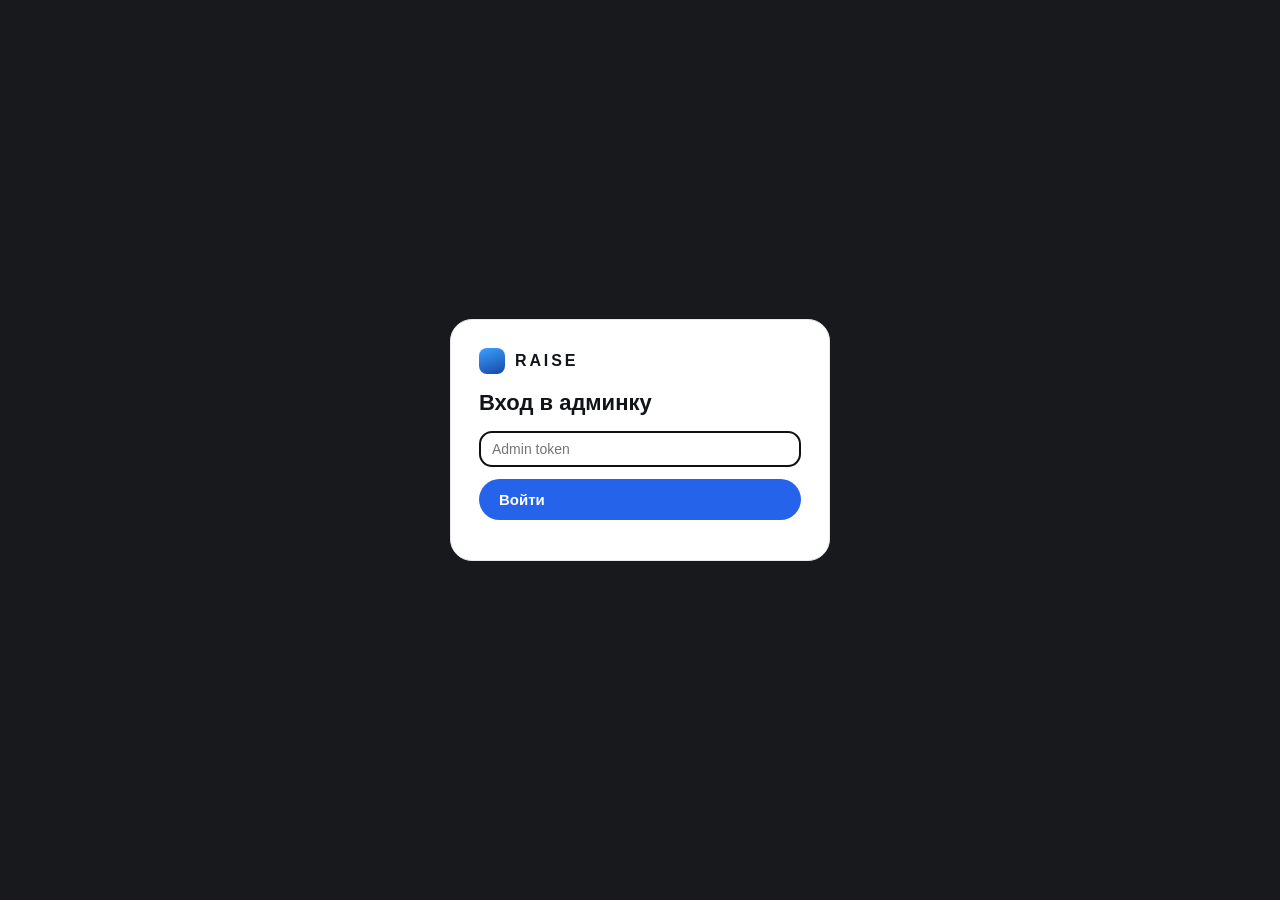
==== commit 6d798167: "admin: analytics, users, reviews, A/B, config (port of X Clean admin) + api/ worker raise-api with S" ====
--- a/admin/index.html
+++ b/admin/index.html
@@ -1,295 +1,1293 @@
-<!doctype html>
-<html lang="en"><head><meta charset="utf-8"><meta name="viewport" content="width=device-width,initial-scale=1">
-<title>Raise Admin — word catalog</title>
+<!doctype html><html lang="ru"><head><meta charset="utf-8"/>
+<meta name="viewport" content="width=device-width, initial-scale=1"/><meta name="robots" content="noindex"/>
+<title>Raise · админка</title>
 <style>
-:root{--bg:#07080F;--panel:#0E1020;--card:rgba(255,255,255,.06);--stroke:rgba(255,255,255,.12);--ink:#fff;--muted:rgba(255,255,255,.62);--lime:#C8FF3D;--mint:#5CF2C2;--violet:#8B7CFF;--coral:#FF7A6B;--amber:#FFC65C}
-*{box-sizing:border-box}body{margin:0;background:var(--bg);color:var(--ink);font:14px/1.5 -apple-system,BlinkMacSystemFont,Inter,system-ui,sans-serif}
-header{display:flex;gap:14px;align-items:center;padding:14px 20px;border-bottom:1px solid var(--stroke);position:sticky;top:0;background:rgba(7,8,15,.9);backdrop-filter:blur(12px);z-index:5}
-header b{color:var(--lime);font-size:18px}header .sp{flex:1}
-.layout{display:grid;grid-template-columns:300px 1fr;min-height:calc(100vh - 57px)}
-aside{border-right:1px solid var(--stroke);padding:14px;overflow:auto;max-height:calc(100vh - 57px)}
-main{padding:20px;overflow:auto}
-input,select,textarea,button{font:inherit;color:var(--ink);background:var(--card);border:1px solid var(--stroke);border-radius:10px;padding:8px 10px}
-input:focus,textarea:focus{outline:1px solid var(--lime)}
-button{cursor:pointer}button.primary{background:linear-gradient(135deg,var(--lime),var(--mint));color:#000;font-weight:800;border:0}
-button.danger{color:var(--coral)}button:disabled{opacity:.4;cursor:default}
-.pack{padding:8px 10px;border-radius:10px;cursor:pointer;display:flex;justify-content:space-between;align-items:center;gap:8px}.pack:hover{background:var(--card)}.pack.on{background:rgba(200,255,61,.12);outline:1px solid var(--lime)}
-.pack small{color:var(--muted)}.tag{font-size:11px;padding:2px 7px;border-radius:99px;background:rgba(255,255,255,.1)}.tag.pro{background:rgba(255,198,92,.18);color:var(--amber)}
-.topic{margin:12px 0 4px;font-size:11px;letter-spacing:.08em;color:var(--muted);text-transform:uppercase}
-table{width:100%;border-collapse:collapse}th,td{text-align:left;padding:6px 8px;border-bottom:1px solid var(--stroke);vertical-align:top}th{font-size:11px;color:var(--muted);text-transform:uppercase;letter-spacing:.06em}
-td input{width:100%;padding:5px 7px;border-radius:7px}td.id{color:var(--muted);font-size:12px;white-space:nowrap}
-.row{display:flex;gap:10px;align-items:center;flex-wrap:wrap;margin:10px 0}
-.card{background:var(--card);border:1px solid var(--stroke);border-radius:16px;padding:16px;margin-bottom:16px}
-.toast{position:fixed;right:20px;bottom:20px;background:#1a1d33;border:1px solid var(--stroke);padding:12px 16px;border-radius:12px;max-width:420px;display:none}
-.toast.show{display:block}.toast.err{border-color:var(--coral)}
-.dirty{color:var(--amber)}.muted{color:var(--muted)}.grid10{display:grid;grid-template-columns:repeat(5,1fr);gap:8px}
-label.f{display:flex;flex-direction:column;gap:4px;font-size:12px;color:var(--muted)}
-dialog{background:var(--panel);color:var(--ink);border:1px solid var(--stroke);border-radius:18px;padding:22px;width:min(760px,92vw)}dialog::backdrop{background:rgba(0,0,0,.6)}
-.kbd{font-size:11px;color:var(--muted)}
-</style></head>
-<body>
-<header><b>Raise Admin</b><span class="muted" id="repoLabel">not connected</span><span class="sp"></span>
-<span id="dirtyLabel" class="dirty"></span>
-<button id="btnStats">Analytics</button><button id="btnConfig">Remote config</button><button id="btnSettings">Settings</button><button id="btnReload">Reload</button><button class="primary" id="btnPublish" disabled>Publish changes</button></header>
-
-<div class="layout">
-<aside>
-  <div class="row"><input id="search" placeholder="Search word in any language…" style="flex:1"></div>
-  <div class="row"><button id="btnNewPack">+ New pack</button><button id="btnAI">✦ AI add words</button></div>
-  <div id="packList"></div>
+/* Raise — shared styles (landing, legal, support). Deep blue + sky blue like the app. */
+:root{
+  --bg:#06122b; --panel:#0c1d45; --panel2:#10245a; --line:rgba(255,255,255,.09);
+  --ink:#f5f6fa; --muted:#9ba3b8; --gold:#3AA0FF; --gold2:#2171E0; --green:#76FF03;
+}
+*{box-sizing:border-box;margin:0;padding:0}
+html{scroll-behavior:smooth}
+body{background:var(--bg);color:var(--ink);
+  font:16px/1.65 -apple-system,BlinkMacSystemFont,"SF Pro Text","Segoe UI",Roboto,Helvetica,Arial,sans-serif;
+  -webkit-font-smoothing:antialiased}
+a{color:var(--gold);text-decoration:none}
+a:hover{text-decoration:underline}
+.wrap{max-width:1080px;margin:0 auto;padding:0 24px}
+.doc{max-width:820px}
+
+/* Nav */
+header{position:sticky;top:0;z-index:20;background:rgba(6,18,43,.78);backdrop-filter:blur(14px);-webkit-backdrop-filter:blur(14px);border-bottom:1px solid var(--line)}
+.nav{display:flex;align-items:center;justify-content:space-between;height:64px;max-width:1080px;margin:0 auto;padding:0 24px}
+.brand{display:flex;align-items:center;gap:10px;font-weight:750;color:var(--ink);letter-spacing:.01em}
+.brand:hover{text-decoration:none}
+.brand img{width:30px;height:30px;border-radius:8px}
+.nav a.link{color:var(--muted);font-size:14px;margin-left:22px}
+.nav a.link:hover,.nav a.link.on{color:var(--ink);text-decoration:none}
+.btn{display:inline-flex;align-items:center;gap:8px;background:var(--gold);color:#fff;font-weight:750;font-size:15px;padding:12px 20px;border-radius:999px;transition:.15s;border:0;cursor:pointer}
+.btn:hover{filter:brightness(1.06);text-decoration:none}
+.btn.ghost{background:transparent;border:1px solid var(--line);color:var(--ink)}
+.nav .btn{padding:9px 16px;font-size:14px;margin-left:22px}
+
+/* Landing */
+.hero{padding:72px 0 40px;display:grid;grid-template-columns:1.1fr .9fr;gap:40px;align-items:center}
+.pill{display:inline-flex;align-items:center;gap:8px;font-size:13px;color:var(--gold);border:1px solid rgba(58,160,255,.3);background:rgba(58,160,255,.07);padding:6px 12px;border-radius:999px;margin-bottom:18px}
+.hero h1{font-size:54px;line-height:1.04;font-weight:800;letter-spacing:-.025em}
+.hero h1 span{color:var(--gold)}
+.hero p.sub{color:var(--muted);font-size:18px;margin:18px 0 28px;max-width:46ch}
+.cta{display:flex;gap:12px;flex-wrap:wrap;align-items:center}
+.hero-art{position:relative;border-radius:28px;overflow:hidden;border:1px solid var(--line);aspect-ratio:1/1;
+  background:radial-gradient(120% 90% at 70% 20%,rgba(58,160,255,.22),transparent 60%),linear-gradient(160deg,#2F94FC,#1747A6)}
+.hero-art img{position:absolute;inset:8% 8% 4%;width:84%;height:auto;object-fit:contain;filter:drop-shadow(0 30px 40px rgba(0,0,0,.5))}
+.rate-chip{position:absolute;left:18px;top:18px;background:rgba(6,18,43,.8);backdrop-filter:blur(8px);border:1px solid var(--line);border-radius:14px;padding:10px 14px;font-size:14px}
+.rate-chip b{color:var(--gold)}
+section.block{padding:48px 0}
+.sec-title{font-size:32px;font-weight:800;letter-spacing:-.015em;margin-bottom:8px}
+.sec-sub{color:var(--muted);margin-bottom:28px}
+.grid{display:grid;grid-template-columns:repeat(3,1fr);gap:16px}
+.card{background:var(--panel);border:1px solid var(--line);border-radius:18px;padding:22px}
+.card .ic{width:42px;height:42px;border-radius:12px;display:grid;place-items:center;background:rgba(58,160,255,.1);font-size:21px;margin-bottom:14px}
+.card h3{font-size:17px;margin-bottom:6px}
+.card p{color:var(--muted);font-size:14.5px}
+.band{margin:40px 0 64px;padding:44px;border-radius:26px;background:linear-gradient(135deg,#0d3a8a,#0c1d45 60%);border:1px solid var(--line);text-align:center}
+.band h2{font-size:30px;font-weight:800;margin-bottom:10px}
+.band p{color:var(--muted);margin-bottom:24px}
+
+/* Documents */
+main.docmain{padding-top:56px;padding-bottom:80px}
+.docmain h1{font-size:38px;line-height:1.15;font-weight:800;letter-spacing:-.02em;margin-bottom:14px}
+.meta{color:var(--muted);font-size:14px;margin-bottom:6px}
+.intro{color:var(--muted);font-size:17px;margin:22px 0 8px}
+.docmain h2{font-size:23px;font-weight:750;margin:44px 0 12px;padding-top:20px;border-top:1px solid var(--line)}
+.docmain h3{font-size:17.5px;font-weight:700;margin:24px 0 8px}
+.docmain p{margin:0 0 14px}
+.docmain ul{margin:0 0 16px;padding-left:22px}
+.docmain li{margin-bottom:8px}
+strong{font-weight:650}
+.box{background:var(--panel);border:1px solid var(--line);border-radius:14px;padding:20px 22px;margin:0 0 20px}
+.box p:last-child{margin-bottom:0}
+.box.warn{background:rgba(58,160,255,.06);border-color:rgba(58,160,255,.3)}
+.tablewrap{overflow-x:auto;margin:0 0 20px;-webkit-overflow-scrolling:touch}
+table{width:100%;border-collapse:collapse;font-size:14.5px;min-width:560px}
+th,td{text-align:left;vertical-align:top;padding:11px 14px;border:1px solid var(--line)}
+th{background:var(--panel);font-weight:650}
+td{color:var(--muted)}
+td strong{color:var(--ink)}
+.toc{background:var(--panel);border:1px solid var(--line);border-radius:14px;padding:20px 22px;margin:28px 0 8px}
+.toc h2{font-size:13px!important;text-transform:uppercase;letter-spacing:.08em;color:var(--muted);border:0!important;margin:0 0 12px!important;padding:0!important}
+.toc ol{margin:0;padding-left:20px;columns:2;column-gap:28px}
+.toc li{margin-bottom:6px;font-size:14.5px}
+.toc a{color:var(--muted)}
+
+/* Support */
+.contact{display:grid;grid-template-columns:1fr 1fr;gap:16px;margin:28px 0 12px}
+.contact .card h3{margin-bottom:8px}
+details{background:var(--panel);border:1px solid var(--line);border-radius:14px;padding:16px 20px;margin-bottom:10px}
+details summary{cursor:pointer;font-weight:650;list-style:none;display:flex;justify-content:space-between;gap:12px}
+details summary::-webkit-details-marker{display:none}
+details summary::after{content:"+";color:var(--gold);font-weight:800}
+details[open] summary::after{content:"–"}
+details p,details ul{color:var(--muted);margin-top:10px}
+details ul{padding-left:20px}
+.diag{font:13px/1.5 ui-monospace,SFMono-Regular,Menlo,monospace;color:var(--muted);background:var(--panel2);border-radius:10px;padding:10px 12px;margin-top:10px;white-space:pre-wrap;display:none}
+
+/* Footer */
+footer{border-top:1px solid var(--line);padding:32px 0;color:var(--muted);font-size:13.5px}
+.foot{display:flex;justify-content:space-between;flex-wrap:wrap;gap:16px;align-items:center;max-width:1080px;margin:0 auto;padding:0 24px}
+.foot a{color:var(--muted);margin-left:18px}
+.foot a:hover{color:var(--ink);text-decoration:none}
+
+@media(max-width:860px){
+  .hero{grid-template-columns:1fr;padding:40px 0 20px}
+  .hero h1{font-size:40px}
+  .grid{grid-template-columns:1fr 1fr}
+  .contact{grid-template-columns:1fr}
+  .nav a.link{display:none}
+  .docmain h1{font-size:30px}
+  .toc ol{columns:1}
+}
+@media(max-width:540px){.grid{grid-template-columns:1fr}.band{padding:30px 20px}}
+
+/* Opened from the app with ?embed=1 — hide site chrome. */
+body.embed header,body.embed footer{display:none}
+body.embed main.docmain{padding-top:24px}
+
+</style>
+<style>
+:root{--bg:#f3f4f6;--panel:#fff;--panel2:#f6f7f9;--line:#e7e9ee;--ink:#111418;--muted:#6b7280;--gold:#2563eb;--gold2:#1d4ed8;
+ --lime:#c8f169;--side:#17191d;--side2:#24272d;--green:#16a34a;--red:#dc2626;--orange:#f59e0b;--violet:#7c3aed}
+body{font-size:14px;line-height:1.5;background:var(--bg);color:var(--ink)}
+a{color:var(--gold2)}
+.app{display:flex;min-height:100vh}
+/* sidebar */
+.side{width:248px;flex:none;background:var(--side);color:#e5e7eb;position:sticky;top:0;height:100vh;display:flex;flex-direction:column;padding:22px 14px 16px;overflow-y:auto}
+.logo{font-weight:900;letter-spacing:.18em;font-size:16px;color:#fff;padding:0 12px 18px;display:flex;align-items:center;gap:10px}
+.logo i{width:26px;height:26px;border-radius:8px;background:linear-gradient(160deg,#3AA0FF,#1747A6);display:inline-block}
+.side h6{font-size:11px;letter-spacing:.14em;color:#8a8f98;font-weight:700;margin:18px 12px 6px}
+.sn{display:flex;align-items:center;gap:12px;width:100%;background:none;border:0;color:#e5e7eb;font:inherit;font-size:15px;font-weight:600;padding:11px 12px;border-radius:12px;cursor:pointer;text-align:left}
+.sn:hover{background:var(--side2)}
+.sn.on{background:var(--lime);color:#111418}
+.sn em{font-style:normal;width:20px;text-align:center}
+.sn .badge{margin-left:auto;background:#ef4444;color:#fff;font-size:11px;font-weight:800;border-radius:999px;padding:1px 7px}
+.sn.on .badge{background:#111418;color:var(--lime)}
+.side .grow{flex:1}
+.mbar{display:none;position:sticky;top:0;z-index:40;background:var(--side);color:#fff;align-items:center;justify-content:space-between;padding:12px 16px}
+.mbar .logo{padding:0;font-size:15px}
+.burger{background:none;border:0;color:#fff;font-size:26px;line-height:1;cursor:pointer;padding:4px 6px}
+.sclose{display:none;margin-left:auto;width:40px;height:40px;border-radius:50%;border:0;background:#fff;color:#111418;font-size:16px;cursor:pointer}
+.side-bg{display:none;position:fixed;inset:0;background:rgba(0,0,0,.45);z-index:58}
+.side-bg.on{display:block}
+.logout{margin-top:16px;background:#fff;color:#111418;border:0;border-radius:999px;padding:10px;font-weight:700;cursor:pointer}
+/* main */
+.main{flex:1;min-width:0}
+.page{display:none;max-width:1320px;margin:0 auto;padding:36px 40px 80px}.page.on{display:block}
+.head{display:flex;align-items:flex-start;gap:16px;flex-wrap:wrap;margin-bottom:18px}
+.head h1{font-size:34px;font-weight:800;letter-spacing:-.02em;line-height:1.1}
+.head .sub{color:var(--muted);font-size:13px;margin-top:4px}
+.head .right{margin-left:auto;display:flex;gap:10px;flex-wrap:wrap;align-items:center}
+select,input[type=text],input[type=search],input[type=password],input[type=number],input[type=date],textarea{background:#fff;color:var(--ink);border:1px solid var(--line);border-radius:12px;padding:9px 12px;font-size:14px;font-family:inherit}
+.pills{display:inline-flex;background:#e9ebef;border-radius:14px;padding:4px}
+.pills button{background:none;border:0;padding:7px 14px;border-radius:10px;font-weight:700;color:var(--muted);cursor:pointer;font-size:13px}
+.pills button.on{background:#fff;color:var(--ink);box-shadow:0 1px 2px rgba(0,0,0,.08)}
+.btn.sm{padding:8px 14px;font-size:13px}
+.rng{position:relative}
+.calbtn{background:#fff;border:1px solid var(--line);border-radius:12px;padding:8px 12px;font-weight:700;cursor:pointer;font-size:13px;color:var(--ink);white-space:nowrap}
+.calbtn.on{background:var(--side);color:var(--lime);border-color:var(--side)}
+.calpop{display:none;position:absolute;right:0;top:calc(100% + 8px);z-index:45;background:#fff;border:1px solid var(--line);border-radius:16px;box-shadow:0 12px 30px rgba(0,0,0,.14);padding:14px;width:310px}
+.calpop.on{display:grid;gap:12px}
+.calpop .q{display:flex;flex-wrap:wrap;gap:6px}
+.calpop .q button{background:var(--panel2);border:1px solid var(--line);border-radius:999px;padding:5px 10px;font-size:12px;font-weight:700;cursor:pointer}
+.calpop label{display:grid;gap:4px;font-size:12px;color:var(--muted)}
+.calpop input[type=date]{width:100%}
+.tabs{display:flex;gap:4px;overflow-x:auto;border-bottom:1px solid var(--line);margin-bottom:22px}
+.tabs button{background:none;border:0;color:var(--muted);padding:12px 18px;font-size:15px;font-weight:700;border-bottom:3px solid transparent;cursor:pointer;white-space:nowrap}
+.tabs button.on{color:var(--ink);border-color:var(--lime)}
+section.tab{display:none}section.tab.on{display:block}
+.subtabs{display:flex;gap:4px;overflow-x:auto;border-bottom:1px solid var(--line);margin-bottom:22px}
+.subtabs button{background:none;border:0;color:var(--muted);padding:12px 18px;font-size:15px;font-weight:700;border-bottom:3px solid transparent;cursor:pointer;white-space:nowrap}
+.subtabs button.on{color:var(--ink);border-color:var(--lime)}
+section.stab{display:none}section.stab.on{display:block}
+h2{font-size:18px;margin:30px 0 12px;display:flex;align-items:center;gap:10px;flex-wrap:wrap}
+h2 small{color:var(--muted);font-weight:400;font-size:12px}
+.grid{display:grid;grid-template-columns:repeat(auto-fill,minmax(165px,1fr));gap:14px}
+.card{background:var(--panel);border:1px solid var(--line);border-radius:18px;padding:16px 18px}
+.kpi{min-height:118px}
+.kpi b{display:block;font-size:28px;font-weight:800;color:var(--ink);font-variant-numeric:tabular-nums;letter-spacing:-.01em}
+.kpi span{color:var(--muted);font-size:13px;display:block;margin-top:6px}
+.kpi i{font-style:normal;font-size:12px;margin-left:6px;font-weight:700}
+#kpis .kpi:first-child,.kpi.dark{background:var(--side);border-color:var(--side)}
+#kpis .kpi:first-child b,.kpi.dark b{color:var(--lime)}#kpis .kpi:first-child span,.kpi.dark span{color:#a1a5ad}
+.kpi.red b{color:var(--red)}
+.up{color:var(--green)}.down{color:var(--red)}.flat{color:var(--muted)}
+.two{display:grid;grid-template-columns:1fr 1fr;gap:16px}@media(max-width:1000px){.two{grid-template-columns:1fr}}
+.tablewrap{overflow-x:auto;border:1px solid var(--line);border-radius:16px;background:#fff}
+table{width:100%;border-collapse:collapse;font-size:13px}
+th{position:sticky;top:0;background:var(--panel2);color:var(--muted);font-weight:700;text-align:left;padding:10px 12px;white-space:nowrap;cursor:pointer}
+td{padding:9px 12px;border-top:1px solid var(--line);white-space:nowrap}
+td.num{text-align:right;font-variant-numeric:tabular-nums;color:var(--ink)}
+tr.click{cursor:pointer}tr.click:hover td{background:#f8fafc}
+.meta{color:var(--muted);font-size:12px}
+.err{color:var(--red)}.ok{color:var(--green)}
+.legend{display:flex;gap:14px;flex-wrap:wrap;font-size:12px;color:var(--muted);margin:6px 0}
+.legend i{display:inline-block;width:10px;height:10px;border-radius:3px;margin-right:5px;vertical-align:-1px}
+svg text{fill:var(--muted);font-size:10px}
+.fbar{display:grid;grid-template-columns:230px 1fr 120px;gap:10px;align-items:center;margin:6px 0}
+.fbar .bar{height:22px;border-radius:7px;background:linear-gradient(90deg,#93c5fd,var(--gold));min-width:2px}
+.fbar .v{text-align:right;font-variant-numeric:tabular-nums}
+.ins{display:grid;gap:10px}
+.insbox{background:#fff;border:1px solid var(--line);border-radius:20px;padding:20px 22px}
+.insbox h2{margin-top:0}
+.ins .card{display:grid;grid-template-columns:26px 1fr;gap:8px;align-items:start;background:var(--panel2);border:0;border-left:4px solid var(--orange);border-radius:12px}
+.ins .card.bad{border-left-color:var(--red)}.ins .card.warn{border-left-color:var(--orange)}.ins .card.good{border-left-color:var(--green)}.ins .card.info{border-left-color:var(--gold)}
+.ins b{display:block;color:var(--ink);font-size:15px}.ins p{color:var(--muted);margin-top:2px}
+.cfg .row{display:flex;align-items:center;justify-content:space-between;gap:14px;padding:12px 0;border-bottom:1px solid var(--line)}
+.cfg .row:last-child{border-bottom:0}.cfg small{color:var(--muted);display:block;font-size:12px}
+.animgrid{display:grid;grid-template-columns:repeat(auto-fill,minmax(180px,1fr));gap:12px;margin-top:12px}
+.acard{background:var(--panel);border:1px solid var(--line);border-radius:16px;padding:10px;display:flex;flex-direction:column;gap:6px}
+.acard.off{opacity:.45}
+.acard .th{position:relative;aspect-ratio:9/16;border-radius:10px;overflow:hidden;background:#000;cursor:pointer}
+.acard .th img,.acard .th video{width:100%;height:100%;object-fit:cover;display:block}
+.acard .th b{position:absolute;top:6px;right:6px;font-size:11px;padding:2px 7px;border-radius:6px;background:#fff;color:#0b1d42}
+.acard .th b.pro{background:var(--lime);color:#111418}
+.acard input[type=text]{background:var(--panel2);border-radius:8px;padding:6px 8px;font-size:13px;width:100%}
+.acard label{display:flex;align-items:center;gap:6px;font-size:12px;color:var(--muted);cursor:pointer}
+.acard .r{display:flex;gap:6px;flex-wrap:wrap;align-items:center}
+.acard .r button,.acard .up{background:var(--panel2);border:1px solid var(--line);color:var(--ink);border-radius:8px;padding:4px 8px;font-size:12px;cursor:pointer}
+.acard .up input{display:none}
+.newanim{display:grid;grid-template-columns:repeat(auto-fit,minmax(200px,1fr));gap:10px;align-items:end}
+.newanim input[type=text]{width:100%}
+.sw{position:relative;width:46px;height:26px;flex:none}.sw input{opacity:0;width:0;height:0}
+.sw i{position:absolute;inset:0;border-radius:26px;background:#cbd5e1;transition:.2s;cursor:pointer}
+.sw i:before{content:"";position:absolute;width:20px;height:20px;left:3px;top:3px;border-radius:50%;background:#fff;transition:.2s;box-shadow:0 1px 2px rgba(0,0,0,.2)}
+.sw input:checked+i{background:#22c55e}.sw input:checked+i:before{transform:translateX(20px)}
+.csv{background:#fff;border:1px solid var(--line);color:var(--muted);border-radius:8px;font-size:11px;padding:2px 8px;cursor:pointer}
+.hint{color:var(--muted);font-size:12px;margin:-4px 0 8px}
+/* CRM */
+.chips{display:flex;gap:8px;flex-wrap:wrap;margin:6px 0 14px}
+.chips button{background:#fff;border:1px solid var(--line);border-radius:999px;padding:7px 14px;font-weight:700;font-size:13px;color:var(--muted);cursor:pointer}
+.chips button.on{background:var(--side);border-color:var(--side);color:var(--lime)}
+.st{display:inline-block;font-size:11px;font-weight:800;border-radius:999px;padding:2px 9px;white-space:nowrap}
+.st.active{background:#dcfce7;color:#166534}.st.trial{background:#ede9fe;color:#5b21b6}.st.cancelled{background:#ffedd5;color:#9a3412}
+.st.billing_issue{background:#fee2e2;color:#991b1b}.st.expired{background:#e5e7eb;color:#374151}.st.free{background:#f3f4f6;color:#6b7280}
+.stars{color:#f59e0b;letter-spacing:1px;white-space:nowrap}.stars s{color:#d1d5db;text-decoration:none}
+.uid{font-family:ui-monospace,SFMono-Regular,Menlo,monospace;font-size:12px}
+.fb{display:grid;gap:12px}
+.fbc{background:#fff;border:1px solid var(--line);border-radius:18px;padding:16px 18px}
+.fbc.low{border-left:4px solid var(--red)}.fbc .t{font-size:15px;margin:6px 0 8px;white-space:pre-wrap;word-break:break-word}
+.fbc .m{display:flex;gap:10px;flex-wrap:wrap;align-items:center;color:var(--muted);font-size:12px}
+.del{margin-left:auto;background:#fff;border:1px solid var(--line);color:var(--red);border-radius:999px;padding:4px 10px;font-size:12px;font-weight:700;cursor:pointer}
+.del:hover{background:#fee2e2}
+.del.mini{margin-left:6px;padding:1px 7px;font-size:11px}
+.srow .v{display:flex;justify-content:flex-end;align-items:center;gap:4px;white-space:nowrap}
+.srow{grid-template-columns:120px 1fr 150px}
+.chips button .meta{font-weight:400;margin-left:2px}
+.drawer-bg{position:fixed;inset:0;background:rgba(17,20,24,.35);z-index:50;display:none}
+.drawer{position:fixed;top:0;right:0;bottom:0;width:min(560px,100%);background:var(--bg);z-index:51;transform:translateX(100%);transition:transform .25s;overflow-y:auto;box-shadow:-10px 0 40px rgba(0,0,0,.15)}
+.drawer.on{transform:none}.drawer-bg.on{display:block}
+.drawer .in{padding:24px}
+.drawer .x{position:sticky;top:0;float:right;background:#fff;border:1px solid var(--line);border-radius:999px;width:36px;height:36px;cursor:pointer;font-size:16px}
+.kv{display:grid;grid-template-columns:repeat(2,1fr);gap:10px}
+.kv div{background:#fff;border:1px solid var(--line);border-radius:12px;padding:9px 12px}
+.kv span{display:block;font-size:11px;color:var(--muted)}.kv b{font-size:14px;word-break:break-all}
+.tl{border-left:2px solid var(--line);margin-left:6px;padding-left:14px}
+.tl div{position:relative;padding:6px 0;font-size:13px}
+.tl div:before{content:"";position:absolute;left:-20px;top:12px;width:10px;height:10px;border-radius:50%;background:#cbd5e1;border:2px solid var(--bg)}
+.tl div.pay:before{background:var(--green)}.tl div.pw:before{background:var(--gold)}.tl div.fbk:before{background:var(--orange)}
+.tl code{font-size:11px;color:var(--muted);word-break:break-all}
+/* login */
+.login{position:fixed;inset:0;background:var(--side);z-index:60;display:none;align-items:center;justify-content:center}
+.login.on{display:flex}
+.login .box{background:#fff;border-radius:22px;padding:28px;width:min(380px,92%);display:grid;gap:12px}
+.login h3{font-size:22px}
+@media(max-width:860px){.app{display:block}
+ .mbar{display:flex}
+ .side{position:fixed;top:0;left:0;bottom:0;z-index:59;width:min(320px,84vw);height:100vh;transform:translateX(-100%);transition:transform .25s;box-shadow:10px 0 40px rgba(0,0,0,.3);padding-top:18px}
+ .side.open{transform:none}.sclose{display:inline-flex;align-items:center;justify-content:center}
+ .side .logo{padding-right:0}
+ .page{padding:20px 16px 60px}.head h1{font-size:28px}.head .right{margin-left:0;width:100%}.head .right input,.head .right select{width:100%}
+ .rng{position:static}.calpop{position:fixed;left:16px;right:16px;top:50%;transform:translateY(-50%);width:auto}
+ .tabs button,.subtabs button{padding:10px 12px;font-size:14px}
+ .fbar{grid-template-columns:110px 1fr 90px}.kv{grid-template-columns:1fr}}
+</style></head><body>
+<div class="login" id="login"><form class="box" id="loginf">
+ <div class="logo" style="color:#111418;padding:0"><i></i>RAISE</div><h3>Вход в админку</h3>
+ <input id="tok" type="password" placeholder="Admin token" autocomplete="current-password"/>
+ <button class="btn" type="submit">Войти</button><span id="loginmsg" class="err"></span></form></div>
+<div class="mbar" id="mbar"><div class="logo"><i></i>RAISE</div><button class="burger" id="burger" aria-label="Меню">☰</button></div>
+<div class="side-bg" id="sidebg"></div>
+<div class="app">
+<aside class="side" id="side">
+ <div class="logo"><i></i>RAISE<button class="sclose" id="sclose" aria-label="Закрыть">✕</button></div>
+ <button class="sn on" data-p="analytics"><em>📊</em>Аналитика</button>
+ <h6>ЛЮДИ</h6>
+ <button class="sn" data-p="users"><em>👤</em>Пользователи</button>
+ <button class="sn" data-p="feedback"><em>💬</em>Отзывы<span class="badge" id="fbbadge" style="display:none"></span></button>
+ <h6>ЭКСПЕРИМЕНТЫ</h6>
+ <button class="sn" data-p="abtests"><em>🧪</em>A/B тесты</button>
+ <h6>РЕКЛАМА</h6>
+ <button class="sn" data-p="ads"><em>📣</em>Расходы на рекламу</button>
+ <h6>КОНТЕНТ</h6>
+ <a class="sn" href="https://kostiantynchukhas.github.io/raise-site/admin/catalog.html" style="text-decoration:none;display:flex"><em>📚</em>Каталог слов</a>
+ <h6>СИСТЕМА</h6>
+ <button class="sn" data-p="settings"><em>⚙️</em>Конфиг</button>
+ <button class="sn" data-p="health"><em>📡</em>События</button>
+ <div class="grow"></div>
+ <button class="logout" id="logout">Выйти</button>
 </aside>
-<main>
-  <div id="empty" class="card"><h2 style="margin-top:0">Word catalog</h2>
-  <p class="muted">Pick a pack on the left. Edit any cell, add or delete words, then <b>Publish changes</b> — the admin commits the JSON straight to GitHub, bumps the pack version and rebuilds <code>manifest.json</code>. The app picks up the new version on its next sync. No server needed.</p>
-  <p class="muted">First time: open <b>Settings</b> and paste a GitHub token (fine-grained, <i>Contents: read & write</i> on this repo). Optionally add an Anthropic API key to translate new words automatically.</p></div>
-  <div id="editor" style="display:none">
-    <div class="card">
-      <div class="row">
-        <h2 id="packTitle" style="margin:0"></h2><span class="tag" id="packMeta"></span>
-        <span class="sp" style="flex:1"></span>
-        <label class="f">Level <select id="packLevel"><option>a1</option><option>a2</option><option>b1</option><option>b2</option><option>c1</option></select></label>
-        <label class="f">Pro <select id="packPremium"><option value="true">yes</option><option value="false">free</option></select></label>
-        <button id="btnAddRow">+ Add word</button>
-        <button class="danger" id="btnDeletePack">Delete pack</button>
-      </div>
-      <p class="muted" style="margin:4px 0 0">Tip: the app shows a word for a language pair only when both languages are filled. Keep strings short (≤ 60 chars) — they're rendered on a watch face.</p>
-    </div>
-    <div class="card" style="padding:0;overflow:auto"><table id="tbl"><thead><tr><th>id</th><th>en</th><th>uk</th><th>ru</th><th>pl</th><th>de</th><th>fr</th><th>es</th><th>it</th><th>pt</th><th>tr</th><th>example (en)</th><th></th></tr></thead><tbody></tbody></table></div>
+<div class="main">
+<div class="page on" id="p-analytics">
+ <div class="head"><div><h1>Аналитика</h1><div class="sub" id="msg"></div></div>
+  <div class="right">
+   <select id="seg" title="Сегмент пользователей"><option value="all">Все пользователи</option><option value="organic">Только органика</option>
+    <option value="paid">Только реклама</option><option value="unknown">Без атрибуции</option></select>
+   <select id="ctry" title="Страна"><option value="">🌍 Все страны</option></select>
+   <span class="pills" id="dpills"><button data-d="7">7 дн.</button><button data-d="30">30 дн.</button><button data-d="90">90 дн.</button><button data-d="365">365 дн.</button></span>
+   <span class="rng"><button class="calbtn" id="calbtn" type="button">📅 <span id="callbl">Календарь</span></button>
+    <div class="calpop" id="calpop">
+     <div class="q"><button data-q="today">Сегодня</button><button data-q="yesterday">Вчера</button><button data-q="week">Эта неделя</button><button data-q="month">Этот месяц</button><button data-q="lastmonth">Прошлый месяц</button></div>
+     <label>День или начало периода<input type="date" id="rfrom"/></label>
+     <label>Конец периода (пусто — один день)<input type="date" id="rto"/></label>
+     <div style="display:flex;gap:8px"><button class="btn sm" id="rgo" type="button">Показать</button><button class="btn sm ghost" id="rclear" type="button" style="background:#fff;color:var(--ink);border:1px solid var(--line)">Сбросить</button></div>
+    </div></span>
+   <input type="hidden" id="days" value="30"/><button class="btn sm" id="go" title="Обновить">↻</button>
+  </div></div>
+ <div class="tabs" id="tabs">
+  <button data-t="overview" class="on">Обзор</button><button data-t="funnel">Воронка</button>
+  <button data-t="acq">Источники</button><button data-t="geo">Страны</button><button data-t="money">Деньги</button>
+  <button data-t="ret">Удержание</button>
+ </div>
+<section class="tab on" id="t-overview">
+ <div class="grid" id="kpis"><p class="meta">Загрузка…</p></div>
+ <div class="insbox" style="margin-top:18px"><h2>Что улучшить <small>автоматические выводы по цифрам за период</small></h2><div class="ins" id="insights"></div></div>
+ <h2>Установки по дням <small>органика / реклама / без атрибуции</small></h2>
+ <div class="card"><div class="legend" id="lg1"></div><div id="ch1"></div></div>
+ <h2>Подписки и выручка по дням</h2>
+ <div class="card"><div class="legend" id="lg2"></div><div id="ch2"></div></div>
+</section>
+
+<section class="tab" id="t-funnel">
+ <h2>Воронка установок <small>доля установивших за период, дошедших до шага</small>
+  <select id="abv" style="margin-left:10px"><option value="">все пользователи</option><option value="A">только вариант A</option><option value="B">только вариант B</option></select></h2><div class="card" id="funnel"></div>
+ <p class="meta" style="margin:14px 0 0">Результаты A/B-тестов (пейвол, экран оценки) — в разделе «A/B тесты» слева.</p>
+ <div class="two"><div><h2>Онбординг <small>по экранам</small></h2><div class="card" id="onb"></div></div>
+ <div><h2>Когда покупают <small>от установки до триала/покупки</small></h2><div class="card" id="ttp"></div></div></div>
+ <h2>Пейвол по триггерам <small>где показали → нажали «купить» → купили</small></h2><div id="paywall"></div>
+ <h2>Закрытые функции → покупка <small>купили в течение 24 ч после упора в PRO</small></h2><div id="features"></div>
+</section>
+
+<section class="tab" id="t-acq">
+ <h2>Органика vs реклама <small>за выбранный период</small></h2><div id="compare"></div>
+ <h2>Источники и кампании <small>когорта установок периода: конверсия, выручка, расходы</small></h2><div id="sources"></div>
+ <h2>Ссылки и параметры <small>что пришло из AppsFlyer / OneLink: источник (pid) · кампания (c) · af_channel · deep_link_value · sub1</small></h2>
+ 
+ <div id="links"></div>
+</section>
+
+<section class="tab" id="t-geo">
+ <p class="hint" style="margin-top:14px">Нажмите на страну в таблице — вся админка (обзор, воронка, деньги, удержание) отфильтруется по ней. Сбросить — «Все страны» вверху.</p>
+ <div class="two"><div><h2>Выручка по странам <small>топ-12</small></h2><div class="card" id="geo-rev"></div></div>
+ <div><h2>Установки по странам <small>топ-12 · доля органики</small></h2><div class="card" id="geo-inst"></div></div></div>
+ <div class="two"><div><h2>Лучшая конверсия <small>уст→подписка, от 20 установок</small></h2><div class="card" id="geo-best"></div></div>
+ <div><h2>Самый высокий ARPU <small>выручка на установку, от 20 установок</small></h2><div class="card" id="geo-arpu"></div></div></div>
+ <h2>Все страны <small>когорта установок периода · органика и реклама</small></h2><div id="countries"></div>
+</section>
+
+<section class="tab" id="t-money">
+ <h2>Продукты <small>триалы, конверсии, продления, возвраты</small></h2><div id="products"></div>
+ <h2>Когорты триалов <small>по неделям старта триала</small></h2><div id="trials"></div>
+ <h2>LTV когорт <small>выручка на установку через 0 / 7 / 30 дней</small></h2><div id="ltv"></div>
+ <div class="two"><div><h2>Статусы подписок</h2><div id="status"></div></div><div><h2>Причины отмены <small>за период</small></h2><div id="reasons"></div>
+ <h2>Через сколько отменяют</h2><div id="cafter"></div></div></div>
+ <h2>Платёжные проблемы <small>Apple не смогла списать оплату → баннер «Обновите оплату» → оплата прошла</small></h2>
+ <div class="two"><div class="card" id="bill"></div><div id="billnow"></div></div>
+ <h2>Win-back <small>отключили автопродление → увидели скидку на возвращение → купили</small></h2><div class="card" id="winback"></div>
+ <h2>Время покупок <small>час UTC — для пушей и показа рекламы</small></h2><div class="card"><div class="legend" id="lg3"></div><div id="ch3"></div></div>
+</section>
+
+<section class="tab" id="t-ret">
+ <h2>Удержание <small>доля вернувшихся на день N (по неделям установки)</small></h2><div id="retention"></div>
+ <h2>Версии приложения <small>как конвертирует каждый релиз</small></h2><div id="versions"></div>
+ <h2>Что делают в приложении <small>и доля подписчиков среди них</small></h2><div id="engagement"></div>
+</section>
+
+<section class="tab" id="t-rel" style="display:none">
+ <p class="hint" style="margin-top:14px">Что изменили новые версии: пуш после старта триала, напоминания (день 1/3/7/14) и «Проверка безопасности». Данные появляются с версии 2.1. Фильтры сегмента, страны и периода сверху работают и здесь.</p>
+ <h2>По версиям <small>активные, триалы, отмены в тот же день, триал→оплата, проверка безопасности</small></h2><div id="rel_versions"></div>
+ <h2>Пуш после старта триала <small>снижает ли отмены в тот же день · триал→оплата считается для триалов старше 4 дней</small></h2><div id="rel_trialpush"></div>
+ <h2>Открытия пушей <small>по типу и версии · купили в течение 24 ч после нажатия</small></h2><div id="rel_push"></div>
+ <div class="two"><div><h2>Что находит проверка <small>последняя проверка каждого пользователя</small></h2><div class="card" id="rel_issues"></div></div>
+ <div><h2>Что нажимают в проверке <small>и покупки в течение 24 ч</small></h2><div id="rel_actions"></div></div></div>
+</section>
+
+</div>
+
+<div class="page" id="p-abtests">
+ <div class="head"><div><h1>A/B тесты</h1><div class="sub">кто в каком варианте, что делают и сколько платят · <span id="abperiod"></span></div></div>
+  <div class="right"><span class="pills" id="abpills"><button data-d="7">7 дн.</button><button data-d="30">30 дн.</button><button data-d="90">90 дн.</button><button data-d="365">365 дн.</button></span>
+   <button class="btn sm" id="abgo" title="Обновить">↻</button></div></div>
+ <div class="subtabs" id="abtabs"><button data-t="paywall" style="display:none">Пейвол</button><button data-t="rating" class="on">Оценка</button><button data-t="cfg">Управление</button></div>
+
+ <section class="stab" id="st-paywall">
+  <p class="meta" id="abstat_pay"></p>
+  <h2>Результаты по вариантам <small>когорта установок периода с назначенным вариантом</small></h2><div id="ab"></div>
+  <div class="two"><div><h2>Воронка · вариант A</h2><div class="card" id="abfa"></div></div><div><h2>Воронка · вариант B</h2><div class="card" id="abfb"></div></div></div>
+  <p class="meta" style="margin-top:12px">В тест попадают только новые пользователи, установившие приложение после включения теста. Фильтры сегмента и страны берутся со страницы «Аналитика».</p>
+ </section>
+
+ <section class="stab on" id="st-rating">
+  <p class="meta" id="abstat_rate"></p>
+  <div class="card" id="abverdict" style="margin-bottom:12px"></div>
+  <div id="abrate"><p class="meta">Загрузка…</p></div>
+  <p class="meta" style="margin-top:12px">A — экран «Как вам Raise?» с кнопкой «Не сейчас». B — экран «Оцените — и день Pro ваш»: звёзды и кнопка «Оценить и получить день Pro». «вне теста» — те, кто видел экран без назначенного варианта (тест выключен или старая версия). Считаем пользователей, а не события.</p>
+ </section>
+
+ <section class="stab" id="st-cfg">
+  <h2>Экран оценки <small>изменения применяются в течение ~5 мин, новым пользователям</small></h2>
+  <p class="meta" id="abstat_rate2"></p>
+  <div class="card cfg" id="abcfg_rate"><p class="meta">Загрузка…</p></div>
+  <h2 style="display:none">Пейвол</h2>
+  <div class="card cfg" id="abcfg_pay" style="display:none"><p class="meta">Загрузка…</p></div>
+  <p style="margin-top:8px"><button class="btn sm" id="absave" style="display:none">Сохранить</button> <span id="abcfgmsg" class="meta"></span></p>
+ </section>
+</div>
+
+<div class="page" id="p-users">
+ <div class="head"><div><h1>Пользователи</h1><div class="sub" id="umsg">последние активные за период · нажмите на строку — карточка пользователя</div></div>
+  <div class="right"><input type="search" id="uq" placeholder="Поиск по user_id / Adapty profile" size="30"/></div></div>
+ <div class="chips" id="uchips"><button data-f="new">🆕 Только новые</button><button data-f="all" class="on">Все</button><button data-f="paying">Платящие</button><button data-f="trial">Триал</button>
+  <button data-f="churned">Отменили / истекли</button><button data-f="free">Бесплатные</button><button data-f="feedback">Оставили оценку</button></div>
+ <div id="users"><p class="meta">Загрузка…</p></div>
+</div>
+
+<div class="page" id="p-feedback">
+ <div class="head"><div><h1>Отзывы</h1><div class="sub">оценки и отзывы из приложения: экран «Как вам Raise?» после подарка «1 день Pro бесплатно»</div></div>
+  <div class="right"><input type="search" id="fq" placeholder="Поиск по тексту" size="26"/></div></div>
+ <div class="chips" id="vchips"><button data-v="" class="on">Все версии</button></div>
+ <div class="grid" id="fbkpis"><p class="meta">Загрузка…</p></div>
+ <div class="two"><div><h2>Оценки <small>последняя оценка каждого пользователя · 🗑 удаляет все оценки этой строки за период</small></h2><div class="card" id="fbstars"></div></div>
+ <div><h2>Подарок: 1 день Pro <small>пейвол и оффер закрыты → «ты счастливчик» → оценка → день Pro</small> <button class="del mini" data-delgift="all" title="Очистить всю воронку подарка за период">🗑 очистить</button></h2><div class="card" id="fbgift"></div></div></div>
+ <h2>Все отзывы <small>текст после 1–3 звёзд, новые сверху</small></h2>
+ <div class="chips" id="fchips"><button data-s="" class="on">Все</button><button data-s="1">★ 1</button><button data-s="2">★ 2</button><button data-s="3">★ 3</button></div>
+ <div class="fb" id="fblist"></div>
+</div>
+
+<div class="page" id="p-ads">
+ <div class="head"><div><h1>Расходы на рекламу</h1><div class="sub">для CPI / CAC / ROAS во вкладке «Аналитика → Источники»</div></div></div>
+ <div class="card"><p class="hint">CSV с заголовком: date,source,campaign_id,campaign_name,adset_id,adset_name,spend_usd,impressions,clicks,installs — source и campaign_id как в AppsFlyer (media_source / campaign_id).</p>
+ <textarea id="spend" rows="8" style="width:100%" placeholder="2026-10-01,Apple Search Ads,123,Brand,,,25.40,1000,80,30"></textarea>
+ <p style="margin-top:8px"><button class="btn sm" id="spendgo">Импортировать</button> <span id="spendmsg" class="meta"></span></p></div>
+</div>
+
+<div class="page" id="p-anim">
+ <div class="head"><div><h1>Анимации зарядки</h1><div class="sub">видео хранятся в Cloudflare R2, приложение подхватывает изменения при открытии вкладки «Зарядка» или свайпе вниз</div></div></div>
+ <p class="hint">Порядок меняется стрелками ←/→. «Показывать» выключает анимацию в приложении без удаления файла. PRO — только для подписчиков. Нажмите на превью, чтобы посмотреть видео. Изменения применяются после «Сохранить».</p>
+ <p style="margin-top:10px"><button class="btn sm" id="anim-save">Сохранить</button> <button class="btn sm ghost" id="anim-add" style="background:#fff;color:var(--ink);border:1px solid var(--line)">+ Добавить анимацию</button> <span id="animmsg" class="meta"></span></p>
+ <div class="card" id="anim-new" style="display:none;margin-top:12px">
+  <div class="newanim">
+   <div><div class="meta">Название</div><input type="text" id="an-title" placeholder="Neon wave"/></div>
+   <div><div class="meta">Видео (.mp4, вертикальное 9:16, до 25 МБ)</div><input type="file" id="an-video" accept="video/mp4,video/quicktime"/></div>
+   <div><div class="meta">Превью (.jpg / .png, 9:16)</div><input type="file" id="an-thumb" accept="image/jpeg,image/png,image/webp"/></div>
+   <div><label class="meta"><input type="checkbox" id="an-pro" checked/> PRO</label></div>
+   <div><button class="btn sm" id="an-go">Загрузить и добавить</button></div>
   </div>
-</main>
+ </div>
+ <div class="animgrid" id="anim"><p class="meta">Загрузка…</p></div>
 </div>
 
-<dialog id="dlgConfig" style="width:min(640px,96vw)"><div class="row" style="margin-top:0"><h3 style="margin:0">Remote config</h3><span class="sp" style="flex:1"></span><button onclick="this.closest('dialog').close()">Close</button></div>
-<p class="muted" style="margin-top:0">Changes reach the app on its next launch (cached up to 1 minute).</p>
-<div class="card" style="display:flex;align-items:center;gap:14px"><div style="flex:1"><b>Rating request on onboarding</b><div class="muted" style="font-size:13px">Shows the App Store rating prompt on the 2nd onboarding screen (languages). Key: <code>onboarding_rating</code></div></div>
-<label style="display:flex;align-items:center;gap:8px"><input type="checkbox" id="rcRating" style="width:22px;height:22px"> <span id="rcRatingTxt">Off</span></label></div>
-<details style="margin-top:10px"><summary class="muted">Raw JSON (advanced)</summary><textarea id="rcRaw" style="width:100%;height:180px;margin-top:8px;font-family:ui-monospace,Menlo,monospace;font-size:13px"></textarea></details>
-<div class="row"><span id="rcMsg" class="muted"></span><span class="sp" style="flex:1"></span><button class="primary" id="rcSave">Save</button></div></dialog>
-<dialog id="dlgStats" style="width:min(1100px,96vw)"><div class="row" style="margin-top:0"><h3 style="margin:0">Analytics</h3><span class="sp" style="flex:1"></span>
-<div class="row" style="margin:0;gap:6px"><button class="stTab primary" data-t="overview">Overview</button><button class="stTab" data-t="users">Users</button><button class="stTab" data-t="events">All steps</button></div>
-<select id="stDays"><option value="7">7 days</option><option value="30" selected>30 days</option><option value="90">90 days</option></select>
-<button id="stLoad">Refresh</button><button onclick="this.closest('dialog').close()">Close</button></div>
-<div id="stBody" class="muted">Loading…</div></dialog>
-<style>.bar{height:22px;border-radius:7px;background:linear-gradient(90deg,var(--lime),var(--mint));min-width:2px}.brow{display:grid;grid-template-columns:170px 1fr 120px;gap:10px;align-items:center;margin:6px 0;font-size:13px}.kpis{display:grid;grid-template-columns:repeat(4,1fr);gap:10px}.kpi b{font-size:24px;display:block}.drop{color:var(--coral);font-size:12px}.urow{cursor:pointer}.urow:hover td{background:rgba(255,255,255,.04)}.mono{font-family:ui-monospace,Menlo,monospace;font-size:12px}.sess td{background:rgba(200,255,61,.08);font-weight:700}.pill{display:inline-block;padding:1px 7px;border-radius:99px;font-size:11px;background:var(--card);border:1px solid var(--stroke)}.pro{color:#000;background:var(--lime);border:0}</style>
-<dialog id="dlgSettings"><h3 style="margin-top:0">Settings</h3>
-<div class="grid10" style="grid-template-columns:1fr 1fr">
-<label class="f">GitHub owner <input id="sOwner" value="KostiantynChukhas" placeholder="your-github-username"></label>
-<label class="f">Repository <input id="sRepo" value="raise-site" placeholder="raise-site"></label>
-<label class="f">Branch <input id="sBranch" value="main"></label>
-<label class="f">Content folder in repo <input id="sPath" value="content"></label>
-<label class="f" style="grid-column:1/3">GitHub token (fine-grained, Contents read/write) <input id="sToken" type="password" placeholder="github_pat_…"></label>
-<label class="f" style="grid-column:1/3">AI proxy URL (server/ai-proxy) <input id="sProxy" value="https://raise-ai.raise-app.workers.dev"></label>
-<label class="f" style="grid-column:1/3">Admin token (ADMIN_TOKEN of the proxy — not the OpenAI key) <input id="sAdmintoken" type="password"></label>
+<div class="page" id="p-settings">
+ <div class="head"><div><h1>Конфиг</h1><div class="sub">настройки приложения · применяются в течение ~5 мин</div></div></div>
+ <div class="card cfg" id="cfg"><p class="meta">Загрузка…</p></div>
+ <p style="margin-top:8px"><button class="btn sm" id="save" style="display:none">Сохранить</button> <span id="cfgmsg" class="meta"></span></p>
 </div>
-<p class="kbd">Everything is stored in this browser's localStorage only.</p>
-<div class="row" style="justify-content:flex-end"><button id="sCancel">Cancel</button><button class="primary" id="sSave">Save & connect</button></div></dialog>
-
-<dialog id="dlgNewPack"><h3 style="margin-top:0">New pack</h3>
-<div class="grid10" style="grid-template-columns:1fr 1fr">
-<label class="f">Topic (a-z, used as id prefix) <input id="npTopic" placeholder="e.g. medicine"></label>
-<label class="f">Level <select id="npLevel"><option>a1</option><option>a2</option><option>b1</option><option>b2</option><option>c1</option></select></label>
-</div><p class="muted">Topics the app knows: general, travel, food, work, it, business, health, shopping, home, family, emotions, education, finance, transport, nature, sports, culture, relationships, emergency, phrases. A new topic name will show as “Everyday” in the app until the app adds it — prefer existing topics.</p>
-<div class="row" style="justify-content:flex-end"><button id="npCancel">Cancel</button><button class="primary" id="npCreate">Create</button></div></dialog>
-
-<dialog id="dlgAI"><h3 style="margin-top:0">AI: add words to <span id="aiPack"></span></h3>
-<label class="f">Describe what to add (or paste a list of English words)<textarea id="aiPrompt" rows="4" placeholder="e.g. 15 words about renting a car: deposit, insurance, mileage…"></textarea></label>
-<div class="row"><label class="f">How many <input id="aiCount" type="number" value="10" min="1" max="40" style="width:90px"></label><span class="muted">Translates into all 10 languages; you review before publishing.</span></div>
-<div class="row" style="justify-content:flex-end"><button id="aiCancel">Cancel</button><button class="primary" id="aiRun">Generate</button></div></dialog>
-
-<div class="toast" id="toast"></div>
+
+<div class="page" id="p-health">
+ <div class="head"><div><h1>События</h1><div class="sub">сбор событий из приложения: сколько пришло, что отклонено, вебхуки Adapty</div></div></div>
+ <div class="grid" id="health"></div>
+ <h2>Отклонённые события</h2><div id="rejected"></div>
+ <h2>Аномалии интеграций</h2><div id="anomalies"></div>
+</div>
+</div></div>
+<div class="drawer-bg" id="dbg"></div><aside class="drawer" id="drawer"><div class="in" id="dcont"></div></aside>
 <script>
-const LANGS=["en","uk","ru","pl","de","fr","es","it","pt","tr"];
-const LEVELS=["a1","a2","b1","b2","c1"];
-const S={get:k=>localStorage.getItem("raise_"+k)||"",set:(k,v)=>localStorage.setItem("raise_"+k,v)};
-let manifest=null, packs={}, shas={}, dirty=new Set(), current=null, deleted=new Set();
-
-const $=s=>document.querySelector(s);
-function toast(msg,err){const t=$("#toast");t.textContent=msg;t.className="toast show"+(err?" err":"");clearTimeout(t._x);t._x=setTimeout(()=>t.className="toast",err?6000:3000)}
-
-function cfg(){const px=(S.get("proxy")||"https://raise-ai.raise-app.workers.dev").replace("raise-ai.k-chukhas.workers.dev","raise-ai.raise-app.workers.dev");return{owner:S.get("owner"),repo:S.get("repo"),branch:S.get("branch")||"main",path:(S.get("path")||"content").replace(/^\/|\/$/g,""),token:S.get("token"),proxy:px.replace(/\/$/,""),admintoken:S.get("admintoken")}}
-function api(p,opt={}){const c=cfg();return fetch("https://api.github.com"+p,{...opt,headers:{Authorization:"Bearer "+c.token,Accept:"application/vnd.github+json","X-GitHub-Api-Version":"2022-11-28",...(opt.headers||{})}})}
-const b64e=s=>btoa(unescape(encodeURIComponent(s))), b64d=s=>decodeURIComponent(escape(atob(s.replace(/\n/g,""))));
-
-async function getFile(path){const c=cfg();const r=await api(`/repos/${c.owner}/${c.repo}/contents/${c.path}/${path}?ref=${c.branch}`);if(!r.ok)throw new Error(path+": "+r.status);const j=await r.json();return{sha:j.sha,text:b64d(j.content)}}
-async function putFile(path,text,msg,sha){const c=cfg();const r=await api(`/repos/${c.owner}/${c.repo}/contents/${c.path}/${path}`,{method:"PUT",body:JSON.stringify({message:msg,content:b64e(text),branch:c.branch,...(sha?{sha}:{})})});if(!r.ok)throw new Error("PUT "+path+": "+r.status+" "+(await r.text()).slice(0,200));return(await r.json()).content.sha}
-async function delFile(path,msg,sha){const c=cfg();const r=await api(`/repos/${c.owner}/${c.repo}/contents/${c.path}/${path}`,{method:"DELETE",body:JSON.stringify({message:msg,sha,branch:c.branch})});if(!r.ok)throw new Error("DELETE "+path+": "+r.status)}
-
-async function load(){
-  const c=cfg();if(!c.owner||!c.repo||!c.token){$("#dlgSettings").showModal();return}
-  $("#repoLabel").textContent=`${c.owner}/${c.repo} · ${c.path}`;
-  try{
-    const m=await getFile("manifest.json");manifest=JSON.parse(m.text);shas["manifest.json"]=m.sha;
-    packs={};dirty.clear();deleted.clear();
-    await Promise.all(manifest.packs.map(async p=>{const f=await getFile(p.url);packs[p.id]=JSON.parse(f.text);shas[p.url]=f.sha}));
-    renderList();updateDirty();toast(`Loaded ${manifest.packs.length} packs, ${Object.values(packs).reduce((a,p)=>a+p.concepts.length,0)} words`);
-  }catch(e){toast("Load failed: "+e.message,true)}
-}
-function renderList(){
-  const q=$("#search").value.trim().toLowerCase();const el=$("#packList");el.innerHTML="";
-  const byTopic={};manifest.packs.forEach(p=>{(byTopic[p.topic]=byTopic[p.topic]||[]).push(p)});
-  for(const topic of Object.keys(byTopic).sort()){
-    const h=document.createElement("div");h.className="topic";h.textContent=topic;el.appendChild(h);
-    for(const p of byTopic[topic].sort((a,b)=>LEVELS.indexOf(a.level)-LEVELS.indexOf(b.level))){
-      const pk=packs[p.id];if(!pk)continue;
-      const hits=q?pk.concepts.filter(c=>Object.values(c.t).some(v=>v.toLowerCase().includes(q))).length:null;
-      if(q&&!hits)continue;
-      const d=document.createElement("div");d.className="pack"+(current===p.id?" on":"");
-      d.innerHTML=`<span>${p.level.toUpperCase()} <small>${pk.concepts.length} words${hits!=null?` · ${hits} hits`:""}</small>${dirty.has(p.id)?' <span class="dirty">●</span>':""}</span><span class="tag ${p.premium?"pro":""}">${p.premium?"Pro":"free"}</span>`;
-      d.onclick=()=>{current=p.id;renderList();renderEditor()};el.appendChild(d);
+(function(){
+var $ = function(id){ return document.getElementById(id); };
+var tok = $('tok');
+try { tok.value = localStorage.getItem('rw_admin') || ''; $('seg').value = localStorage.getItem('rw_seg') || 'all';
+      $('days').value = localStorage.getItem('rw_days') || '30'; } catch(e) {}
+var R = {}, CFG = null;
+var API = 'https://raise-api.raise-app.workers.dev';
+try { var qa = new URLSearchParams(location.search).get('api'); if (qa) localStorage.setItem('rw_api', qa.replace(/\/$/, '')); API = localStorage.getItem('rw_api') || API; } catch(e) {}
+
+// ---------- tabs ----------
+$('tabs').onclick = function(ev){
+  var t = ev.target.getAttribute('data-t'); if (!t) return;
+  [].forEach.call(document.querySelectorAll('.tabs button'), function(b){ b.classList.toggle('on', b === ev.target); });
+  [].forEach.call(document.querySelectorAll('section.tab'), function(s){ s.classList.toggle('on', s.id === 't-' + t); });
+  try { localStorage.setItem('rw_tab', t); } catch(e) {}
+};
+try { var lt = localStorage.getItem('rw_tab'); if (lt) { var b = document.querySelector('.tabs button[data-t="' + lt + '"]'); if (b) b.click(); } } catch(e) {}
+
+// ---------- formatting ----------
+function esc(s){ return String(s == null ? '' : s).replace(/[&<>"]/g, function(c){ return {'&':'&amp;','<':'&lt;','>':'&gt;','"':'&quot;'}[c]; }); }
+function n(v){ return v == null || v === '' ? null : Number(v); }
+function money(v){ v = n(v); return v == null ? '—' : '$' + v.toLocaleString('en-US', {minimumFractionDigits: v < 10 && v % 1 ? 2 : 0, maximumFractionDigits: 2}); }
+function pct(v){ v = n(v); return v == null ? '—' : (Math.round(v * 10) / 10) + '%'; }
+function num(v){ v = n(v); return v == null ? '—' : v.toLocaleString('en-US'); }
+var LABEL = {
+  trigger:'Триггер', viewers:'Увидели', tapped_buy:'Нажали купить', purchased:'Купили', cancelled_in_apple_sheet:'Отмена в окне Apple',
+  failed:'Ошибка', closed:'Закрыли', cr_pct:'CR, %', tap_to_buy_pct:'Нажал→купил, %', bought_weekly:'Неделя', bought_yearly:'Год', bought_offer:'Спецпредл.',
+  feature:'Функция', users_locked:'Упёрлись', bought_24h:'Купили за 24 ч',
+  variant:'Вариант', test:'Тест', saw_paywall:'Увидели пейвол', tapped_buy:'Нажали «купить»', used_app:'Учили слова / циферблат',
+  trial_converted:'Триал → оплата', refunded:'Возвраты', paywall_to_tap_pct:'Пейвол → «купить»', tap_to_start_pct:'«Купить» → триал/оплата',
+  segment:'Тип', source:'Источник', campaign:'Кампания', installs:'Установки', trials:'Триалы', payers:'Платящие',
+  install_to_trial_pct:'Уст→триал, %', install_to_paid_pct:'Уст→оплата, %', revenue_usd:'Выручка', arpu_usd:'ARPU', spend_usd:'Расход',
+  cpi_usd:'CPI', cac_usd:'CAC', roas_pct:'ROAS, %', country:'Страна', organic_pct:'Органика, %', paywall_viewers:'Видели пейвол',
+  install_to_sub_pct:'Уст→подписка, %', product_id:'Продукт', trial_to_paid_pct:'Триал→оплата, %', direct_purchases:'Покупки без триала',
+  trial_conversions:'Конверсии триала', renewals:'Продления', proceeds_usd:'Доход (после Apple)', refunds:'Возвраты', refund_rate_pct:'Возвраты, %',
+  active_paid:'Активные платные', active_trials:'Активные триалы', week:'Неделя', converted:'Оплатили', pending:'Ещё идут',
+  cancelled_auto_renew:'Выключили автопродление', arpu_d0:'ARPU д0', arpu_d7:'ARPU д7', arpu_d30:'ARPU д30', arpu_to_date:'ARPU сейчас',
+  d1_pct:'День 1', d3_pct:'День 3', d7_pct:'День 7', d14_pct:'День 14', d30_pct:'День 30', app_version:'Версия', first_install:'Первая установка',
+  saw_paywall_pct:'Видели пейвол, %', trial_pct:'Триал, %', paid_pct:'Оплата, %', status:'Статус', users:'Пользователи', reason:'Причина',
+  after:'Через', action:'Действие', events:'События', of_them_subscribers:'Из них подписчики', subscriber_pct:'Подписчики, %',
+  event_name:'Событие', rejection_reason:'Причина', n:'Кол-во', created_at:'Когда', kind:'Тип', details:'Детали', metric:'Метрика',
+  organic:'Органика', paid:'Реклама', installs_prev:'Установки (прошлый период)', organic_installs:'Органика', paid_installs:'Реклама',
+  active_users:'Активные', trial_push_sent_pct:'Пуш триала отправлен, %', trial_push_open_pct:'Пуш открыли, %',
+  cancel_same_day_pct:'Отмена в тот же день, %', security_users:'Открыли проверку', security_pct:'Открыли проверку, %',
+  security_scans:'Проверок', avg_security_score:'Средняя оценка', reengage_push_users:'Вернулись по напоминанию',
+  push_group:'Группа', matured:'Триалов старше 4 дней', push_kind:'Пуш', opens:'Открытия', check_name:'Проверка',
+  channel:'Канал (af_channel)', deep_link_value:'deep_link_value', sub1:'sub1',
+  organic_revenue_usd:'Выручка органики', paid_revenue_usd:'Выручка рекламы', arppu_usd:'ARPPU', step:'Шаг', when:'Когда', subscribers:'Подписчики', share_pct:'Доля, %',
+  seen:'Увидели экран', picked:'Выбрали звёзды', picked_pct:'Выбрали, %', submitted:'Нажали «Оценить»', submitted_pct:'Нажали «Оценить», %',
+  high:'4–5 ★', high_pct:'4–5 ★, %', low:'1–3 ★', low_pct:'1–3 ★, %', skipped:'Пропустили без оценки', skipped_pct:'Пропуск, %',
+  feedback:'Написали отзыв', system_prompt:'Окно App Store', system_pct:'Окно App Store, %', avg_stars:'Средняя ★'
+};
+var RN = null; try { RN = new Intl.DisplayNames(['ru'], {type: 'region'}); } catch(e) {}
+function flag(c){ return /^[A-Z]{2}$/.test(c) ? String.fromCodePoint(127397 + c.charCodeAt(0), 127397 + c.charCodeAt(1)) : '🏳️'; }
+function cname(c){ if (!c || c === '??') return '🏳️ Неизвестно'; var nm = c; try { nm = RN ? RN.of(c) : c; } catch(e) {} return flag(c) + ' ' + nm + ' (' + c + ')'; }
+function cell(k, v){
+  if (k === 'country') return '<td><a href="#" data-country="' + esc(v) + '">' + esc(cname(v)) + '</a></td>';
+  if (v == null || v === '') return '<td class="num">—</td>';
+  if (/_usd$|^arpu_d|^arpu_to/.test(k)) return '<td class="num">' + money(v) + '</td>';
+  if (/_pct$/.test(k)) return '<td class="num">' + pct(v) + '</td>';
+  if (typeof v === 'number') return '<td class="num">' + num(v) + '</td>';
+  return '<td>' + esc(v) + '</td>';
+}
+var TABLES = {}, TOPTS = {};
+var KEYS = {
+  paywall: ['trigger','viewers','tapped_buy','purchased','cr_pct','tap_to_buy_pct','cancelled_in_apple_sheet','failed','closed','bought_weekly','bought_yearly','bought_offer'],
+  features: ['feature','users_locked','bought_24h','cr_pct'],
+  sources: ['segment','source','campaign','installs','trials','payers','install_to_trial_pct','install_to_paid_pct','revenue_usd','arpu_usd','spend_usd','cpi_usd','cac_usd','roas_pct'],
+  countries: ['country','installs','installs_prev','organic_installs','paid_installs','organic_pct','saw_paywall_pct','trials','payers','install_to_sub_pct','install_to_paid_pct','trial_to_paid_pct','revenue_usd','organic_revenue_usd','paid_revenue_usd','proceeds_usd','arpu_usd','arppu_usd','active_paid'],
+  products: ['product_id','trials','trial_to_paid_pct','trial_conversions','direct_purchases','renewals','revenue_usd','proceeds_usd','refunds','refund_rate_pct','active_paid','active_trials'],
+  trials: ['week','trials','converted','pending','trial_to_paid_pct','cancelled_auto_renew'],
+  ltv: ['week','installs','payers','arpu_d0','arpu_d7','arpu_d30','arpu_to_date','revenue_usd','proceeds_usd'],
+  status: ['status','product_id','users'], reasons: ['reason','users'], cafter: ['after','users'],
+  retention: ['week','installs','d1_pct','d3_pct','d7_pct','d14_pct','d30_pct'],
+  versions: ['app_version','first_install','installs','saw_paywall_pct','trial_pct','paid_pct','arpu_usd'],
+  engagement: ['action','users','events','of_them_subscribers','subscriber_pct'],
+  billnow: ['status','users'],
+  rel_versions: ['app_version','active_users','trials','trial_push_sent_pct','trial_push_open_pct','cancel_same_day_pct','trial_to_paid_pct','security_users','security_pct','security_scans','avg_security_score','reengage_push_users'],
+  rel_trialpush: ['app_version','push_group','trials','cancel_same_day_pct','matured','trial_to_paid_pct'],
+  rel_push: ['push_kind','app_version','opens','users','bought_24h'],
+  rel_actions: ['action','check_name','users','events','bought_24h'],
+  rejected: ['event_name','rejection_reason','app_version','n'], anomalies: ['created_at','kind','details'],
+  links: ['source','campaign','channel','deep_link_value','sub1','installs','trials','payers','install_to_paid_pct','revenue_usd']
+};
+function vcmp(a, b){ var x = String(a || '').split('.').map(Number), y = String(b || '').split('.').map(Number);
+  for (var i = 0; i < Math.max(x.length, y.length); i++) { var d = (y[i] || 0) - (x[i] || 0); if (d) return d; } return 0; }
+function table(id, rows, opts){
+  opts = opts || TOPTS[id] || {}; TOPTS[id] = opts; var el = $(id); if (!el) return;
+  if (rows && rows.error) { el.innerHTML = '<p class="err">' + (/analytics_ab/.test(rows.error)
+      ? 'Нет A/B-отчёта: выполните migrations/postgres/0005_ab_paywall.sql в Supabase → SQL Editor → Run, затем «Загрузить».'
+      : /PGRST202|analytics_release/.test(rows.error)
+      ? 'Нет отчётов по релизам: выполните migrations/postgres/0003_security_check.sql в Supabase → SQL Editor → Run, затем «Загрузить».'
+      : esc(rows.error)) + '</p>'; return; }
+  if (!rows || !rows.length) { el.innerHTML = '<p class="meta">Пока нет данных.</p>'; return; }
+  TABLES[id] = rows;
+  var keys = (opts.keys || KEYS[id] || Object.keys(rows[0])).filter(function(k){ return k in rows[0] || (KEYS[id] || []).indexOf(k) >= 0; });
+  var heat = opts.heat || [];
+  var h = '<div style="text-align:right;margin:-6px 0 4px"><button class="csv" data-csv="' + id + '">CSV</button></div><div class="tablewrap"><table><tr>' +
+    keys.map(function(k){ return '<th data-sort="' + id + '|' + k + '">' + esc(LABEL[k] || k) + '</th>'; }).join('') + '</tr>' +
+    rows.map(function(r){ return '<tr>' + keys.map(function(k){
+      var c = cell(k, r[k]);
+      if (heat.indexOf(k) >= 0 && r[k] != null) { var a = Math.min(1, Number(r[k]) / (opts.heatMax || 60)); c = c.replace('<td class="num">', '<td class="num" style="background:rgba(58,160,255,' + (0.08 + a * 0.5).toFixed(2) + ')">'); }
+      return c; }).join('') + '</tr>'; }).join('') + '</table></div>';
+  el.innerHTML = h;
+}
+document.addEventListener('click', function(ev){
+  var cc = ev.target.getAttribute && ev.target.getAttribute('data-country');
+  if (cc != null) { ev.preventDefault(); setCountry(cc); showPage('analytics'); var b = document.querySelector('.tabs button[data-t="overview"]'); if (b) b.click(); load(); return; }
+  var c = ev.target.getAttribute && ev.target.getAttribute('data-csv');
+  if (c && TABLES[c]) {
+    var rows = TABLES[c], keys = KEYS[c] || Object.keys(rows[0]);
+    var text = [keys.join(',')].concat(rows.map(function(r){ return keys.map(function(k){ var v = r[k] == null ? '' : String(r[k]); return /[",]/.test(v) ? '"' + v.replace(/"/g, '""') + '"' : v; }).join(','); })).join('\n');
+    var a = document.createElement('a'); a.href = URL.createObjectURL(new Blob([text], {type: 'text/csv'})); a.download = c + '.csv'; a.click();
+  }
+  var s = ev.target.getAttribute && ev.target.getAttribute('data-sort');
+  if (s) {
+    var p = s.split('|'), id = p[0], k = p[1], rows = (TABLES[id] || []).slice();
+    var dir = ev.target.getAttribute('data-dir') === 'desc' ? 1 : -1;
+    rows.sort(function(a, b){ var x = a[k], y = b[k]; if (x == null) return 1; if (y == null) return -1;
+      return (isNaN(x) || isNaN(y) ? String(x).localeCompare(String(y)) : x - y) * dir; });
+    table(id, rows); var th = document.querySelector('[data-sort="' + s + '"]'); if (th) th.setAttribute('data-dir', dir === 1 ? 'asc' : 'desc');
+  }
+});
+
+// ---------- charts (inline SVG) ----------
+function legend(id, series){ $(id).innerHTML = series.map(function(s){ return '<span><i style="background:' + s.color + '"></i>' + esc(s.label) + '</span>'; }).join(''); }
+function bars(id, rows, xKey, series, line, lab){
+  lab = lab || function(v){ return String(v).slice(5); };
+  var el = $(id); if (!rows || !rows.length || rows.error) { el.innerHTML = '<p class="meta">Нет данных.</p>'; return; }
+  var W = 1000, H = 230, P = 34, bw = (W - P * 2) / rows.length;
+  var max = 1, lmax = 1;
+  rows.forEach(function(r){ var s = 0; series.forEach(function(se){ s += Number(r[se.key] || 0); }); max = Math.max(max, s); if (line) lmax = Math.max(lmax, Number(r[line.key] || 0)); });
+  var g = '';
+  for (var i = 0; i <= 4; i++) { var y = H - P - (H - P * 2) * i / 4; g += '<line x1="' + P + '" x2="' + (W - P) + '" y1="' + y + '" y2="' + y + '" stroke="rgba(17,24,39,.07)"/><text x="2" y="' + (y + 3) + '">' + Math.round(max * i / 4) + '</text>';
+    if (line) g += '<text x="' + (W - P + 4) + '" y="' + (y + 3) + '">' + (line.money ? '$' : '') + Math.round(lmax * i / 4) + '</text>'; }
+  rows.forEach(function(r, i){
+    var x = P + i * bw, y0 = H - P;
+    series.forEach(function(se){ var v = Number(r[se.key] || 0), h = (H - P * 2) * v / max; if (h > 0) { g += '<rect x="' + (x + bw * 0.15) + '" y="' + (y0 - h) + '" width="' + Math.max(1, bw * 0.7) + '" height="' + h + '" rx="2" fill="' + se.color + '"><title>' + esc(r[xKey]) + ' · ' + esc(se.label) + ': ' + v + '</title></rect>'; y0 -= h; } });
+    if (rows.length <= 40 ? i % Math.ceil(rows.length / 10) === 0 : i % Math.ceil(rows.length / 12) === 0) g += '<text x="' + (x + 2) + '" y="' + (H - 14) + '">' + esc(lab(r[xKey])) + '</text>';
+  });
+  if (line) {
+    var pts = rows.map(function(r, i){ return (P + i * bw + bw / 2) + ',' + (H - P - (H - P * 2) * Number(r[line.key] || 0) / lmax); }).join(' ');
+    g += '<polyline points="' + pts + '" fill="none" stroke="' + line.color + '" stroke-width="2.2"/>';
+  }
+  el.innerHTML = '<svg viewBox="0 0 ' + W + ' ' + H + '" width="100%" preserveAspectRatio="none" style="height:230px">' + g + '</svg>';
+}
+function hbars(id, rows, labelKey, valKey, pctKey, fv){
+  fv = fv || num;
+  var el = $(id); if (!rows || !rows.length || rows.error) { el.innerHTML = '<p class="meta">Нет данных.</p>'; return; }
+  var max = Math.max.apply(null, rows.map(function(r){ return Number(r[valKey] || 0); }).concat([1]));
+  el.innerHTML = rows.map(function(r){ var v = Number(r[valKey] || 0);
+    return '<div class="fbar"><span>' + esc(r[labelKey]) + '</span><div class="bar" style="width:' + (100 * v / max).toFixed(1) + '%"></div><span class="v">' + fv(v) + (pctKey && r[pctKey] != null ? ' · ' + pct(r[pctKey]) : '') + '</span></div>'; }).join('');
+}
+
+function renderFunnel(){
+  var v = $('abv').value;
+  if (!v) { hbars('funnel', R.funnel, 'step', 'users', 'pct_of_installs'); return; }
+  var rows = (R.ab_funnel && R.ab_funnel.filter) ? R.ab_funnel.filter(function(r){ return r.variant === v; }) : [];
+  hbars('funnel', rows, 'step', 'users', 'pct_of_installs');
+}
+$('abv').onchange = renderFunnel;
+
+// ---------- A/B tests page (paywall, rating screen, settings) ----------
+var ABT = 'rating';
+function setAbTab(t, doLoad){
+  [].forEach.call($('abtabs').querySelectorAll('button'), function(b){ b.classList.toggle('on', b.getAttribute('data-t') === t); });
+  [].forEach.call(document.querySelectorAll('section.stab'), function(x){ x.classList.toggle('on', x.id === 'st-' + t); });
+  ABT = t; try { localStorage.setItem('rw_abtab', t); } catch(e) {}
+  if (doLoad && t === 'rating' && tok.value) loadRating();
+}
+$('abtabs').onclick = function(ev){ var t = ev.target.getAttribute && ev.target.getAttribute('data-t'); if (t) setAbTab(t, true); };
+try { var sat = localStorage.getItem('rw_abtab'); if (sat && $('st-' + sat)) setAbTab(sat, false); } catch(e) {}
+function renderAbPaywall(){
+  var rows = R.ab_summary;
+  table('ab', rows && rows.error ? rows : (rows || []), {keys: ['variant','test','users','saw_paywall','tapped_buy','cancelled_in_apple_sheet','paywall_to_tap_pct','tap_to_start_pct','trials','payers','trial_converted','install_to_trial_pct','install_to_paid_pct','revenue_usd','arpu_usd','refunded','used_app']});
+  var f = (R.ab_funnel && R.ab_funnel.filter) ? R.ab_funnel : [];
+  ['A', 'B'].forEach(function(v){ hbars('abf' + v.toLowerCase(), f.filter(function(r){ return r.variant === v; }), 'step', 'users', 'pct_of_installs'); });
+}
+function renderAbStatus(){
+  if (!CFG || !CFG.merged) return; var m = CFG.merged;
+  var skip = ' · «Не сейчас» в B: ' + (m.ab_rating_b_skip === 'delayed' ? 'появляется через 4 с' : 'нет кнопки');
+  var w = String(m.ab_rating_winner || '').toUpperCase(), sp = Number(m.ab_rating_split_b) || 0;
+  var rt = 'Тест экрана оценки — ' + (w ? 'всем принудительно вариант ' + w : sp > 0 ? 'идёт: ' + sp + '% пользователей видят B, остальные A' : 'выключен: все видят A (доля B = 0)') + skip;
+  var pw = String(m.ab_winner || '').toUpperCase(), ps = Number(m.ab_split_b) || 0;
+  var pt = 'Тест пейвола «' + (m.ab_test_name || '') + '» — ' + (pw ? 'всем принудительно вариант ' + pw : ps > 0 ? 'идёт: ' + ps + '% новых пользователей видят B' : 'выключен (доля B = 0)');
+  $('abstat_rate').textContent = rt; $('abstat_rate2').textContent = rt;
+}
+function renderAbCfg(){
+  if (!CFG) return;
+  cfgFill($('abcfg_rate'), CFG, function(k){ return /^ab_rating_/.test(k); });
+  cfgFill($('abcfg_pay'), CFG, function(k){ return /^ab_/.test(k) && !/^ab_rating_/.test(k); });
+  $('absave').style.display = ''; renderAbStatus();
+}
+$('absave').onclick = function(){ var b = {}, m = $('abcfgmsg');
+  [].forEach.call(document.querySelectorAll('#st-cfg input[type=text], #st-cfg input[type=number], #st-cfg select'), function(i){ var k = i.dataset.k;
+    if (k && i.value !== String(CFG.merged[k] == null ? '' : CFG.merged[k])) b[k] = (i.tagName !== 'SELECT' && i.value.trim() === '') ? null : i.value; });
+  if (!Object.keys(b).length) { m.className = 'meta'; m.textContent = 'Нет изменений'; return; }
+  saveCfg(b, 'abcfgmsg'); };
+function abVerdict(rows){
+  var a = null, b = null; rows.forEach(function(r){ if (r.variant === 'A') a = r; if (r.variant === 'B') b = r; });
+  if (!a || !b) return 'Нужны оба варианта. Выставьте ab_rating_split_b больше 0 во вкладке «Управление».';
+  function z(x1, n1, x2, n2){ var p = (x1 + x2) / (n1 + n2), se = Math.sqrt(p * (1 - p) * (1 / n1 + 1 / n2)); return se ? (x2 / n2 - x1 / n1) / se : 0; }
+  function line(name, k){ var d = 100 * (b[k] / b.users - a[k] / a.users), sig = Math.abs(z(a[k], a.users, b[k], b.users)) >= 1.96;
+    return '<b>' + name + ':</b> B ' + (d >= 0 ? '+' : '') + d.toFixed(1) + ' п.п. к A, ' + (sig ? 'различие значимо (95%)' : 'пока не значимо'); }
+  var small = Math.min(a.users, b.users) < 100 ? '<br><span class="meta">Данных мало: меньше 100 человек в варианте, выводы делать рано.</span>' : '';
+  return line('Поставили оценку', 'picked') + '<br>' + line('4–5 ★', 'high') + '<br>' + line('Пропустили без оценки', 'skipped') + small;
+}
+function loadRating(){
+  var el = $('abrate'); el.innerHTML = '<p class="meta">Загрузка…</p>';
+  api('/admin/api/ab_rating?days=' + effDays() + rangeQS()).then(function(rows){
+    if (rows && rows.error) throw new Error(rows.error);
+    rows = (rows || []).map(function(r){ r.seen = r.users; return r; });
+    $('abverdict').innerHTML = abVerdict(rows);
+    rows = rows.map(function(r){ var c = Object.assign({}, r); if (c.variant === '-') c.variant = 'вне теста'; return c; });
+    table('abrate', rows, {keys: ['variant','seen','picked','picked_pct','submitted','high','high_pct','low','skipped','skipped_pct','feedback','system_prompt','system_pct','avg_stars']});
+  }).catch(function(e){ $('abverdict').innerHTML = '';
+    el.innerHTML = '<p class="err">' + (/analytics_ab_rating|PGRST202/.test(String(e.message)) ? 'Нет отчёта по оценке: выполните raise-site/api/all-migrations.sql в Supabase → SQL Editor.' : esc(e.message)) + '</p>'; });
+}
+function loadAbtests(){
+  $('abperiod').textContent = RANGE ? rangeLabel() : 'последние ' + $('days').value + ' дн.';
+  renderAbPaywall(); renderAbCfg(); if (ABT === 'rating') loadRating();
+}
+$('abpills').onclick = function(ev){ var d = ev.target.getAttribute && ev.target.getAttribute('data-d'); if (!d) return; setRange(null); $('days').value = d; syncPills();
+  if (tok.value) { load().then(loadAbtests); loadCrm(); } };
+$('abgo').onclick = function(){ if (tok.value) { load().then(loadAbtests); } };
+
+// ---------- KPIs ----------
+var KPI = [
+  ['installs','Установки','num',1], ['organic_installs','Органические установки','num',1], ['paid_installs','Из рекламы','num',1],
+  ['trials','Триалы','num',1], ['new_paid','Новые платные подписки','num',1], ['revenue_usd','Выручка (gross)','money',1],
+  ['proceeds_usd','Доход после Apple','money',1], ['install_to_paywall_pct','Уст→пейвол','pct',1], ['install_to_trial_pct','Уст→триал','pct',1],
+  ['install_to_paid_pct','Уст→оплата','pct',1], ['trial_to_paid_pct','Триал→оплата','pct',1], ['arpu_usd','ARPU (выручка/установка)','money',1],
+  ['arppu_usd','ARPPU','money',1], ['renewals','Продления','num',1], ['refund_rate_pct','Возвраты','pct',-1], ['spend_usd','Расход на рекламу','money',0]
+];
+function fmtBy(t, v){ return t === 'money' ? money(v) : t === 'pct' ? pct(v) : num(v); }
+function renderKpis(k){
+  if (!k || k.error) { var e = String(k && k.error || '');
+    $('kpis').innerHTML = '<div class="card" style="grid-column:1/-1"><p class="err">' + (/PGRST202|analytics_growth/.test(e)
+      ? 'В базе нет отчётов: выполните migrations/postgres/0002_growth_reports.sql в Supabase → SQL Editor → Run, затем нажмите «Загрузить».'
+      : esc(e)) + '</p></div>'; return; }
+  var c = k.current || {}, p = k.previous || {}, s = k.snapshot || {};
+  var h = [['mrr_usd','MRR сейчас','money'], ['active_paid','Активные платные','num'], ['active_trials','Активные триалы','num'], ['auto_renew_off','Выключили автопродление','num']]
+    .map(function(x){ return '<div class="card kpi"><b>' + fmtBy(x[2], s[x[0]]) + '</b><span>' + x[1] + '</span></div>'; }).join('');
+  h += KPI.map(function(x){
+    var cur = n(c[x[0]]), prev = n(p[x[0]]), d = '';
+    if (cur != null && prev != null && x[3]) {
+      var diff = x[2] === 'pct' ? cur - prev : (prev ? (cur - prev) / prev * 100 : null);
+      if (diff != null && isFinite(diff)) { var good = diff * x[3] > 0, cls = Math.abs(diff) < 0.5 ? 'flat' : good ? 'up' : 'down';
+        d = '<i class="' + cls + '">' + (diff > 0 ? '▲' : diff < 0 ? '▼' : '') + Math.abs(Math.round(diff * 10) / 10) + (x[2] === 'pct' ? ' п.п.' : '%') + '</i>'; }
     }
+    return '<div class="card kpi"><b>' + fmtBy(x[2], cur) + d + '</b><span>' + x[1] + '</span></div>';
+  }).join('');
+  $('kpis').innerHTML = h;
+}
+
+// ---------- insights: rule engine ----------
+function insights(){
+  var out = [], k = (R.kpis || {}).current || {}, kp = (R.kpis || {}).previous || {}, s = (R.kpis || {}).snapshot || {};
+  function add(level, title, text){ out.push({level: level, title: title, text: text}); }
+  var inst = n(k.installs) || 0;
+  if (!inst) { add('info', 'Мало данных', 'За период нет установок с отправленной аналитикой. Проверьте, что вышла сборка с аналитикой, и вкладку «Настройки» → состояние сбора.'); return out; }
+  if (inst < 100) add('info', 'Выборка маленькая (' + inst + ' установок)', 'Выводы ниже ориентировочные: дождитесь хотя бы 300–500 установок, прежде чем менять цены или пейвол.');
+
+  // organic growth
+  var org = n(k.organic_installs), orgP = n(kp.organic_installs);
+  if (org != null && orgP) { var g = (org - orgP) / orgP * 100;
+    if (g >= 15) add('good', 'Органика растёт: +' + Math.round(g) + '%', 'Органических установок ' + org + ' против ' + orgP + ' в прошлом периоде. Закрепите рост: обновите скриншоты и ключевые слова (ASO), просите оценку в момент успеха (после очистки), отвечайте на отзывы.');
+    else if (g <= -15) add('bad', 'Органика падает: ' + Math.round(g) + '%', 'Проверьте позиции по ключевым словам и рейтинг в App Store Connect → Analytics. Частые причины: упал рейтинг/отзывы, конкуренты в выдаче, старые скриншоты. Сделайте A/B тест скриншотов (Product Page Optimization).'); }
+  var unk = n(k.unknown_installs) || 0;
+  if (inst >= 30 && unk / inst > 0.3) add('warn', Math.round(unk / inst * 100) + '% установок без атрибуции', 'Приложение не прислало данные AppsFlyer для этих пользователей — органику и рекламу нельзя разделить. Проверьте, что AppsFlyer инициализируется на старте и событие attribution доходит (Настройки → отклонённые события).');
+
+  // paywall reach
+  var reach = n(k.install_to_paywall_pct);
+  if (reach != null && reach < 80) add('bad', 'Пейвол видят только ' + pct(reach) + ' установивших', 'Каждый, кто не увидел пейвол, — потерянная продажа. Показывайте пейвол сразу после онбординга всем (триггер onboarding_flow) и при каждом запуске для неплатящих.');
+
+  var pw = R.paywall || [], onb = null, exitO = null;
+  if (pw.forEach) pw.forEach(function(r){ if (r.trigger === 'onboarding_flow') onb = r; if (r.trigger === 'exit_offer') exitO = r; });
+  if (onb && n(onb.viewers) >= 50) {
+    var cr = n(onb.cr_pct);
+    if (cr < 3) add('bad', 'Пейвол после онбординга конвертирует ' + pct(cr), 'Норма для приложений изучения слов 4–8%. Что тестировать: крупно показать триал «3 дня бесплатно», переключатель «Включить бесплатный пробный период», цену в неделю для годового плана, социальное доказательство (рейтинг, «1M+ очищено»), результат сканирования («у вас 3,2 ГБ мусора») прямо на пейволе.');
+    else if (cr >= 6) add('good', 'Сильный пейвол после онбординга: ' + pct(cr), 'Можно тестировать повышение цены на 10–20% или убрать недельный план в пользу годового — конверсия выдержит.');
+    var t2b = n(onb.tap_to_buy_pct);
+    if (t2b != null && n(onb.tapped_buy) >= 20 && t2b < 45) add('warn', 'Только ' + pct(t2b) + ' нажавших «купить» доходят до оплаты', 'Люди отменяют в системном окне Apple — видят реальную цену. Пишите итоговую цену и период крупно рядом с кнопкой, для триала — «Сегодня $0, затем $6.99/нед, отмена в любой момент».');
   }
-}
-function metaOf(id){return manifest.packs.find(p=>p.id===id)}
-function renderEditor(){
-  const p=packs[current],m=metaOf(current);if(!p){$("#editor").style.display="none";$("#empty").style.display="";return}
-  $("#empty").style.display="none";$("#editor").style.display="";
-  $("#packTitle").textContent=`${p.topic} · ${p.level.toUpperCase()}`;$("#packMeta").textContent=`v${p.version} · ${p.concepts.length} words`;
-  $("#packLevel").value=p.level;$("#packPremium").value=String(m.premium);
-  const q=$("#search").value.trim().toLowerCase();
-  const tb=$("#tbl tbody");tb.innerHTML="";
-  p.concepts.forEach((c,i)=>{
-    if(q&&!Object.values(c.t).some(v=>v.toLowerCase().includes(q)))return;
-    const tr=document.createElement("tr");
-    tr.innerHTML=`<td class="id">${c.id.replace(p.topic+".","")}</td>`+LANGS.map(l=>`<td><input data-i="${i}" data-l="${l}" value="${esc(c.t[l]||"")}"></td>`).join("")+`<td><input data-i="${i}" data-l="ex" value="${esc((c.ex&&c.ex.en)||"")}"></td><td><button class="danger" data-del="${i}">✕</button></td>`;
-    tb.appendChild(tr);
+  if (exitO && onb && n(exitO.viewers) >= 30) {
+    if (n(exitO.cr_pct) > n(onb.cr_pct)) add('info', 'Спецпредложение конвертирует лучше основного пейвола', 'Скидочный годовой (' + pct(exitO.cr_pct) + ') продаёт лучше основного (' + pct(onb.cr_pct) + '). Попробуйте основной годовой план дешевле или показывайте спецпредложение не только один раз.');
+    else if (n(exitO.cr_pct) < 1) add('warn', 'Спецпредложение почти не продаёт (' + pct(exitO.cr_pct) + ')', 'Сделайте скидку заметнее (зачёркнутая цена, −45%), добавьте таймер и сравнение «в неделю».');
+  }
+
+  // trial
+  var t2p = n(k.trial_to_paid_pct);
+  if (t2p != null && n(k.trials_matured) >= 20) {
+    if (t2p < 30) add('bad', 'Триал → оплата всего ' + pct(t2p), 'Пользователи отменяют триал. Что помогает: локальное уведомление за 24 ч до конца триала с напоминанием о ценности (сколько ГБ освобождено), автоочистка и виджеты в триале, письмо/пуш «ваш телефон снова заполнился». Проверьте причины отмены во вкладке «Деньги».');
+    else if (t2p >= 55) add('good', 'Триал хорошо конвертируется: ' + pct(t2p), 'Пользователи ценят продукт — можно продвигать триал агрессивнее (сделать его выбранным по умолчанию).');
+  }
+  var i2t = n(k.install_to_trial_pct), i2p = n(k.install_to_paid_pct);
+  if (i2t != null && i2t + (i2p || 0) < 5 && inst >= 100) add('warn', 'Всего ' + pct(k.install_to_any_pct) + ' установивших начинают подписку', 'Цель для утилит — 8–12%. Самые сильные рычаги: пейвол после первого сканирования («найдено 2,4 ГБ — очистить»), онбординг с вопросом о проблеме, закрытие ценных функций.');
+
+  // refunds
+  var rr = n(k.refund_rate_pct);
+  if (rr != null && rr > 5 && n(k.refunds) >= 3) add('bad', 'Высокая доля возвратов: ' + pct(rr), 'Apple может это учитывать. Чаще всего возвращают недельные подписки после случайной покупки: сделайте цену и период понятнее, не включайте автоматически дорогой план, добавьте экран «Управление подпиской» в настройках.');
+
+  // time to purchase
+  var tt = R.time_to_purchase || [];
+  if (tt.length) { var early = 0, tot = 0; tt.forEach(function(r, i){ tot += Number(r.subscribers || 0); if (i < 2) early += Number(r.subscribers || 0); });
+    if (tot >= 20) { var sh = early / tot * 100;
+      if (sh >= 70) add('info', Math.round(sh) + '% подписок оформляют в первый час', 'Почти все деньги решаются онбордингом и первым пейволом — тестируйте их в первую очередь (Adapty A/B тесты на placement cleanx.placement).');
+      else add('info', Math.round(100 - sh) + '% подписок приходят позже первого часа', 'Повторные показы работают: добавьте пейвол при повторном запуске, после второй очистки и пуш через 1–2 дня с результатом сканирования.'); } }
+
+  // features
+  var f = (R.features || []).filter ? (R.features || []).filter(function(r){ return n(r.users_locked) >= 20; }) : [];
+  if (f.length > 1) { f.sort(function(a, b){ return n(b.cr_pct) - n(a.cr_pct); }); var best = f[0];
+    add('info', 'Лучше всего продаёт функция «' + best.feature + '» (' + pct(best.cr_pct) + ')', 'Выносите её на пейвол первой строкой, показывайте раньше в онбординге и на главном экране.'); }
+
+  // sources
+  (R.sources || []).forEach && (R.sources || []).forEach(function(r){
+    if (r.segment === 'paid' && n(r.spend_usd) > 50 && n(r.roas_pct) != null && n(r.roas_pct) < 60) add('bad', 'Кампания «' + r.campaign + '» (' + r.source + ') окупается на ' + pct(r.roas_pct), 'Расход ' + money(r.spend_usd) + ', выручка ' + money(r.revenue_usd) + '. Снизьте ставки или отключите; перенесите бюджет в источники с лучшим ARPU.');
   });
-}
-const esc=s=>s.replace(/&/g,"&amp;").replace(/"/g,"&quot;").replace(/</g,"&lt;");
-function markDirty(id){dirty.add(id);updateDirty();renderList()}
-function updateDirty(){const n=dirty.size+deleted.size;$("#dirtyLabel").textContent=n?`${n} unpublished change${n>1?"s":""}`:"";$("#btnPublish").disabled=!n}
-
-$("#tbl").addEventListener("input",e=>{const i=+e.target.dataset.i,l=e.target.dataset.l;if(isNaN(i))return;const c=packs[current].concepts[i];
-  if(l==="ex"){c.ex=c.ex||{};c.ex.en=e.target.value}else c.t[l]=e.target.value;markDirty(current)});
-$("#tbl").addEventListener("click",e=>{const i=e.target.dataset.del;if(i==null)return;const c=packs[current].concepts[+i];if(!confirm(`Delete "${c.t.en}"?`))return;packs[current].concepts.splice(+i,1);markDirty(current);renderEditor()});
-$("#btnAddRow").onclick=()=>{const en=prompt("English word / phrase:");if(!en)return;addConcept(current,{en});renderEditor();markDirty(current);
-  const rows=$("#tbl tbody").children;rows[rows.length-1].scrollIntoView();};
-function slug(s){return s.toLowerCase().replace(/[^a-z0-9]+/g,"-").replace(/^-|-$/g,"")}
-function addConcept(id,t,ex){const p=packs[id];let cid=p.topic+"."+slug(t.en||"word"),n=2;while(p.concepts.some(c=>c.id===cid))cid=p.topic+"."+slug(t.en)+"-"+n++;
-  const full={};LANGS.forEach(l=>full[l]=t[l]||"");p.concepts.push({id:cid,t:full,...(ex?{ex:{en:ex}}:{})})}
-$("#packLevel").onchange=e=>{const p=packs[current];const m=metaOf(current);p.level=e.target.value;m.level=p.level;markDirty(current);renderEditor()};
-$("#packPremium").onchange=e=>{metaOf(current).premium=e.target.value==="true";dirty.add("__manifest__");updateDirty();renderList()};
-$("#btnDeletePack").onclick=()=>{if(!confirm("Delete this whole pack from the catalog?"))return;const m=metaOf(current);deleted.add(m.url);manifest.packs=manifest.packs.filter(p=>p.id!==current);delete packs[current];dirty.delete(current);current=null;dirty.add("__manifest__");updateDirty();renderList();renderEditor()};
-$("#btnNewPack").onclick=()=>$("#dlgNewPack").showModal();$("#npCancel").onclick=()=>$("#dlgNewPack").close();
-$("#npCreate").onclick=()=>{const topic=slug($("#npTopic").value),level=$("#npLevel").value;if(!topic)return;const id=`${topic}-${level}`;if(packs[id]){toast("Pack exists",true);return}
-  packs[id]={id,topic,level,version:0,concepts:[]};manifest.packs.push({id,topic,level,count:0,url:`packs/${id}.json`,version:0,premium:level!=="a1"});dirty.add(id);dirty.add("__manifest__");current=id;$("#dlgNewPack").close();updateDirty();renderList();renderEditor()};
-
-$("#btnAI").onclick=()=>{if(!current){toast("Pick a pack first",true);return}if(!cfg().proxy||!cfg().admintoken){toast("Add the AI proxy URL and admin token in Settings",true);return}$("#aiPack").textContent=current;$("#dlgAI").showModal()};
-$("#aiCancel").onclick=()=>$("#dlgAI").close();
-$("#aiRun").onclick=async()=>{const p=packs[current];const n=+$("#aiCount").value||10;const existing=new Set(Object.values(packs).flatMap(x=>x.concepts.map(c=>c.t.en.toLowerCase())));
-  $("#aiRun").disabled=true;$("#aiRun").textContent="Generating…";
-  try{
-    const r=await fetch(cfg().proxy+"/admin/pack",{method:"POST",headers:{"content-type":"application/json","authorization":"Bearer "+cfg().admintoken},body:JSON.stringify({topic:p.topic,level:p.level,count:n,avoid:[...existing].slice(0,400),prompt:$("#aiPrompt").value})});
-    if(!r.ok)throw new Error("proxy "+r.status+" "+(await r.text()).slice(0,160));
-    const arr=(await r.json()).words||[];
-    let added=0;for(const row of arr){if(!row.en||existing.has(row.en.toLowerCase()))continue;addConcept(current,row,row.ex);added++}
-    markDirty(current);renderEditor();$("#dlgAI").close();toast(`Added ${added} words — review, then publish`);
-  }catch(e){toast("AI failed: "+e.message,true)}finally{$("#aiRun").disabled=false;$("#aiRun").textContent="Generate"}};
-
-$("#btnPublish").onclick=async()=>{
-  const btn=$("#btnPublish");btn.disabled=true;btn.textContent="Publishing…";
-  try{
-    for(const url of deleted){await delFile(url,`content: remove ${url}`,shas[url]);delete shas[url]}
-    for(const id of [...dirty]){if(id==="__manifest__")continue;const p=packs[id];const m=metaOf(id);
-      p.version=(p.version||0)+1;m.version=p.version;m.count=p.concepts.length;
-      // light validation
-      const bad=p.concepts.filter(c=>!c.t.en);if(bad.length)throw new Error(`${id}: ${bad.length} words without English`);
-      shas[m.url]=await putFile(m.url,JSON.stringify(p,null,1),`content: ${id} v${p.version} (${p.concepts.length} words)`,shas[m.url]);dirty.delete(id)}
-    manifest.version=(manifest.version||0)+1;manifest.updatedAt=new Date().toISOString();
-    manifest.packs.forEach(m=>{m.count=packs[m.id]?packs[m.id].concepts.length:m.count});
-    shas["manifest.json"]=await putFile("manifest.json",JSON.stringify(manifest,null,1),`content: manifest v${manifest.version}`,shas["manifest.json"]);
-    dirty.clear();deleted.clear();updateDirty();renderList();renderEditor();toast(`Published manifest v${manifest.version}. GitHub Pages updates in ~1 minute.`);
-  }catch(e){toast("Publish failed: "+e.message,true)}finally{btn.textContent="Publish changes";updateDirty()}
+  var co = R['kpis@organic'] && R['kpis@organic'].current, cp = R['kpis@paid'] && R['kpis@paid'].current;
+  if (co && cp && n(co.installs) >= 30 && n(cp.installs) >= 30) {
+    var ao = n(co.arpu_usd) || 0, ap = n(cp.arpu_usd) || 0;
+    if (ap < ao * 0.6) add('warn', 'Реклама приносит пользователей хуже органики', 'ARPU рекламы ' + money(ap) + ' против ' + money(ao) + ' у органики. Проверьте таргетинг и креативы: обещание в рекламе должно совпадать с тем, что пользователь видит в онбординге.');
+  }
+
+  // countries
+  var cs = (R.countries || []).filter ? (R.countries || []).filter(function(r){ return n(r.installs) >= 25; }) : [];
+  if (cs.length >= 3) {
+    var tot2 = 0, sub2 = 0; cs.forEach(function(r){ tot2 += n(r.installs); sub2 += n(r.installs) * n(r.install_to_sub_pct) / 100; });
+    var avg = sub2 / tot2 * 100;
+    cs.forEach(function(r){
+      if (n(r.installs_prev) >= 20 && n(r.installs) >= n(r.installs_prev) * 1.5) add('good', cname(r.country) + ': установок в ' + (n(r.installs) / n(r.installs_prev)).toFixed(1) + '× больше, чем в прошлом периоде', 'Органика ' + pct(r.organic_pct) + '. Добавьте локализованные скриншоты и ключевые слова для этой страны, проверьте региональную цену.');
+      if (n(r.install_to_sub_pct) < avg * 0.4) add('warn', cname(r.country) + ': много установок, мало подписок (' + pct(r.install_to_sub_pct) + ')', 'Средняя конверсия ' + pct(avg) + '. Проверьте локализацию пейвола и региональную цену (App Store Connect → Subscriptions → цены по странам).');
+      else if (n(r.install_to_sub_pct) > avg * 1.8) add('good', cname(r.country) + ' конвертирует в ' + (n(r.install_to_sub_pct) / avg).toFixed(1) + '× лучше среднего', 'Хорошая страна для рекламы (Apple Search Ads) и локализованных скриншотов.');
+    });
+  }
+
+  // churn / billing
+  if (n(s.billing_issues) > 0) add('warn', n(s.billing_issues) + ' подписок с проблемой оплаты', 'Включите Billing Grace Period в App Store Connect (подписки → Billing Grace Period) — Apple сам будет повторять списание, а доступ сохранится.');
+  if (n(s.active_paid) >= 20 && n(s.auto_renew_off) / (n(s.active_paid) + n(s.active_trials)) > 0.25) add('warn', 'У ' + num(s.auto_renew_off) + ' активных выключено автопродление', 'Это будущий отток. Win-back оффер (placement com.raise.win_back) уже есть — проверьте, что он создан в Adapty, и добавьте пуш за 2 дня до окончания.');
+
+  // retention
+  var rt = (R.retention || []).filter ? (R.retention || []).filter(function(r){ return n(r.installs) >= 30 && r.d1_pct != null; }) : [];
+  if (rt.length) { var d1 = n(rt[0].d1_pct);
+    if (d1 < 20) add('warn', 'Удержание первого дня ' + pct(d1), 'Для приложений изучения слов норма 25–35%. Добавьте причину вернуться: виджеты, уведомление «память снова заполнилась», ежедневная быстрая очистка, анимация зарядки.'); }
+
+  // versions
+  var vs = (R.versions || []).filter ? (R.versions || []).filter(function(r){ return n(r.installs) >= 50; }).sort(function(a, b){ return vcmp(a.app_version, b.app_version); }) : [];
+  if (vs.length >= 2) { var a = vs[0], b = vs[1], da = n(a.trial_pct) + n(a.paid_pct), db = n(b.trial_pct) + n(b.paid_pct);
+    if (da < db * 0.8) add('bad', 'Версия ' + a.app_version + ' конвертирует хуже ' + b.app_version, 'Подписок на установку: ' + pct(da) + ' против ' + pct(db) + '. Проверьте, что пейвол и продукты загружаются в новой версии.');
+    else if (da > db * 1.2) add('good', 'Версия ' + a.app_version + ' продаёт лучше ' + b.app_version, pct(da) + ' против ' + pct(db) + ' подписок на установку.'); }
+
+  // payment problems + win-back
+  var bw = R.billing_winback || {}, bl = bw.billing || [], wb = bw.winback || [];
+  if (bl.length && n(bl[0].users) >= 5) {
+    var rec = n(bl[3] && bl[3].pct);
+    if (rec < 40) add('warn', 'Возвращается только ' + pct(rec) + ' платежей с ошибкой', 'Включите Billing Grace Period в App Store Connect (Subscriptions → Billing Grace Period, 16 дней, All Renewals): PRO не отключится, пока Apple повторяет списание, и больше людей успеют обновить карту.');
+    else add('good', 'Ошибки оплаты восстанавливаются: ' + pct(rec), 'Баннер «Обновите оплату» и Grace Period работают.'); }
+  if (wb.length >= 4 && n(wb[1].users) >= 20 && n(wb[3].pct) < 3) add('info', 'Win-back покупают ' + pct(wb[3].pct) + ' увидевших', 'Попробуйте в Adapty (плейсмент com.raise.win_back) другую скидку или месячный план вместо годового.');
+
+  // releases: trial push vs same-day cancels
+  var tp = (R.trial_push || []).filter ? R.trial_push : [];
+  function grp(f){ var t = 0, c = 0; tp.filter(f).forEach(function(r){ t += n(r.trials); c += n(r.trials) * n(r.cancel_same_day_pct) / 100; }); return {t: t, p: t ? 100 * c / t : null}; }
+  var op = grp(function(r){ return r.push_group === 'Открыли пуш'; }), no = grp(function(r){ return r.push_group !== 'Открыли пуш'; });
+  if (op.t >= 10 && no.t >= 10) {
+    if (op.p < no.p * 0.8) add('good', 'Пуш триала снижает отмены', 'Открывшие пуш отменяют в тот же день в ' + pct(op.p) + ' случаев против ' + pct(no.p) + ' у остальных. Можно тестировать задержку в Настройках.');
+    else add('info', 'Пуш триала пока не влияет на отмены', 'Отмены в тот же день: ' + pct(op.p) + ' у открывших против ' + pct(no.p) + '. Попробуйте другую задержку (Настройки → задержка пуша) или текст.'); }
+  var rv = (R.release_versions || []).filter ? R.release_versions.filter(function(r){ return n(r.trials) >= 10; }).sort(function(a, b){ return vcmp(a.app_version, b.app_version); }) : [];
+  if (rv.length >= 2) { var x = rv[0], y = rv[1];
+    if (n(x.cancel_same_day_pct) < n(y.cancel_same_day_pct) * 0.85) add('good', 'В ' + x.app_version + ' меньше отмен триала в тот же день', pct(x.cancel_same_day_pct) + ' против ' + pct(y.cancel_same_day_pct) + ' в ' + y.app_version + '.');
+    else if (n(x.cancel_same_day_pct) > n(y.cancel_same_day_pct) * 1.15) add('warn', 'В ' + x.app_version + ' больше отмен триала в тот же день', pct(x.cancel_same_day_pct) + ' против ' + pct(y.cancel_same_day_pct) + ' в ' + y.app_version + '.');
+    if (n(x.trial_push_sent_pct) != null && n(x.trial_push_sent_pct) < 50) add('info', 'Пуш триала получают только ' + pct(x.trial_push_sent_pct) + ' триальщиков', 'Остальные запретили уведомления. Чем раньше человек увидит пользу (первая очистка), тем чаще он разрешает уведомления.'); }
+  var lv = rv.length ? rv[0] : ((R.release_versions || []).filter ? R.release_versions.slice().sort(function(a, b){ return vcmp(a.app_version, b.app_version); })[0] : null);
+  if (lv && n(lv.active_users) >= 100 && n(lv.security_pct) < 10) add('info', 'Проверку безопасности открывают ' + pct(lv.security_pct) + ' пользователей ' + lv.app_version, 'Кнопку сверху замечают редко: можно показать проверку в онбординге или после первой очистки.');
+
+  if (!out.length) add('good', 'Явных проблем не найдено', 'Продолжайте A/B тесты пейвола в Adapty и следите за трендами.');
+  var order = {bad: 0, warn: 1, info: 2, good: 3};
+  return out.sort(function(a, b){ return order[a.level] - order[b.level]; });
+}
+function renderInsights(){
+  var ic = {bad: '🔴', warn: '🟠', info: '💡', good: '🟢'};
+  $('insights').innerHTML = insights().map(function(x){ return '<div class="card ' + x.level + '"><span>' + ic[x.level] + '</span><div><b>' + esc(x.title) + '</b><p>' + esc(x.text) + '</p></div></div>'; }).join('');
+}
+
+// ---------- API ----------
+function api(path, opts){
+  opts = opts || {}; opts.headers = Object.assign({Authorization: 'Bearer ' + tok.value, 'Content-Type': 'application/json'}, opts.headers || {});
+  return fetch(API + path, opts).then(function(r){ if (r.status === 401) { showLogin('Неверный токен'); throw new Error('неверный токен'); } return r.json().then(function(j){ if (!r.ok) throw new Error(j.error || r.status); return j; }); });
+}
+function load(){
+  var d = $('days').value, seg = $('seg').value, ct = $('ctry').value, msg = $('msg');
+  try { localStorage.setItem('rw_admin', tok.value); localStorage.setItem('rw_seg', seg); localStorage.setItem('rw_days', d); localStorage.setItem('rw_ctry', ct); } catch(e) {}
+  msg.className = 'meta'; msg.textContent = 'Загрузка…';
+  var names = 'country_list,kpis,daily,funnel,paywall,features,time_to_purchase,onboarding,sources,countries,kpis@organic,kpis@paid,products,trial_cohorts,ltv,churn,timing,retention,versions,engagement,release_versions,trial_push,push_opens,security_issues,security_actions,billing_winback,ab_summary,ab_funnel';
+  return api('/admin/api/growth?days=' + effDays() + rangeQS() + '&segment=' + seg + '&country=' + encodeURIComponent(ct) + '&names=' + names).then(function(j){
+    R = j.reports || {};
+    fillCountries(R.country_list, ct);
+    render();
+    msg.textContent = (RANGE ? rangeLabel() + ' · ' : '') + (ct ? cname(ct) + ' · ' : '') + 'обновлено ' + new Date().toLocaleTimeString('ru-RU', {hour: '2-digit', minute: '2-digit'});
+    loadSettings(d);
+  }).catch(function(e){ msg.className = 'err'; msg.textContent = 'Ошибка: ' + e.message; });
+}
+var SAVED_CT = ''; try { SAVED_CT = localStorage.getItem('rw_ctry') || ''; } catch(e) {}
+function setCountry(c){ var sel = $('ctry'); if (c && !sel.querySelector('option[value="' + c + '"]')) { var o = document.createElement('option'); o.value = c; o.textContent = cname(c); sel.appendChild(o); } sel.value = c; }
+function fillCountries(list, cur){
+  if (!list || !list.map) return; var sel = $('ctry');
+  sel.innerHTML = '<option value="">🌍 Все страны</option>' + list.map(function(r){ return '<option value="' + esc(r.country) + '">' + esc(cname(r.country)) + ' — ' + num(r.installs_period) + '</option>'; }).join('');
+  setCountry(cur || '');
+}
+setCountry(SAVED_CT);
+function render(){
+  renderKpis(R.kpis); renderInsights();
+  var daily = R.daily || [];
+  var s1 = [{key: 'organic', label: 'Органика', color: '#4ade80'}, {key: 'paid', label: 'Реклама', color: '#3AA0FF'}, {key: 'unknown', label: 'Без атрибуции', color: '#64748b'}];
+  legend('lg1', s1); bars('ch1', daily, 'day', s1);
+  var s2 = [{key: 'trials', label: 'Триалы', color: '#a78bfa'}, {key: 'new_paid', label: 'Новые платные', color: '#3AA0FF'}, {key: 'renewals', label: 'Продления', color: '#22d3ee'}];
+  legend('lg2', s2.concat([{label: 'Выручка, $ (линия)', color: '#fbbf24'}])); bars('ch2', daily, 'day', s2, {key: 'revenue_usd', color: '#fbbf24', money: true});
+
+  renderFunnel();
+  renderAbPaywall();
+  hbars('onb', (R.onboarding || []).map ? (R.onboarding || []).map(function(r){ return {step: r.idx + '. ' + (r.step || ''), users: r.users, pct: r.pct_of_installs}; }) : [], 'step', 'users', 'pct');
+  hbars('ttp', R.time_to_purchase, 'when', 'subscribers', 'share_pct');
+  table('paywall', R.paywall); table('features', R.features);
+
+  var co = R['kpis@organic'], cp = R['kpis@paid'];
+  if (co && cp && co.current && cp.current) {
+    var rows = [['installs','Установки'], ['install_to_paywall_pct','Уст→пейвол, %'], ['install_to_trial_pct','Уст→триал, %'], ['install_to_paid_pct','Уст→оплата, %'],
+      ['trial_to_paid_pct','Триал→оплата, %'], ['payers','Платящие'], ['revenue_usd','Выручка'], ['arpu_usd','ARPU'], ['arppu_usd','ARPPU'], ['refund_rate_pct','Возвраты, %']]
+      .map(function(x){ var o = {metric: x[1]}; o.organic = co.current[x[0]]; o.paid = cp.current[x[0]]; o._k = x[0]; return o; });
+    $('compare').innerHTML = '<div class="tablewrap"><table><tr><th>Метрика</th><th>Органика</th><th>Реклама</th></tr>' + rows.map(function(r){
+      return '<tr><td>' + r.metric + '</td>' + cell(r._k, r.organic) + cell(r._k, r.paid) + '</tr>'; }).join('') + '</table></div>';
+  }
+  table('sources', R.sources); table('countries', R.countries);
+  var cl = (R.countries || []).map ? (R.countries || []) : [];
+  function top(arr, key, minInst){ return arr.filter(function(r){ return !minInst || n(r.installs) >= minInst; }).slice().sort(function(a, b){ return n(b[key]) - n(a[key]); }).slice(0, 12)
+    .map(function(r){ return Object.assign({label: cname(r.country)}, r); }); }
+  hbars('geo-rev', top(cl, 'revenue_usd').filter(function(r){ return n(r.revenue_usd) > 0; }).map(function(r){ return {label: r.label, v: Math.round(n(r.revenue_usd)), p: r.install_to_sub_pct}; }), 'label', 'v', 'p', money);
+  hbars('geo-inst', top(cl, 'installs').map(function(r){ return {label: r.label, v: r.installs, p: r.organic_pct}; }), 'label', 'v', 'p');
+  hbars('geo-best', top(cl, 'install_to_sub_pct', 20).map(function(r){ return {label: r.label, v: r.payers + r.trials, p: r.install_to_sub_pct}; }), 'label', 'v', 'p');
+  hbars('geo-arpu', top(cl, 'arpu_usd', 20).map(function(r){ return {label: r.label, v: n(r.arpu_usd), p: null}; }), 'label', 'v', null, money);
+  table('products', R.products); table('trials', R.trial_cohorts); table('ltv', R.ltv);
+  var ch = R.churn || {}; table('status', ch.status); table('reasons', ch.cancel_reasons); table('cafter', ch.cancel_after_days);
+  var tm = [], byH = {}; (R.timing || []).forEach && (R.timing || []).forEach(function(r){ byH[r.hour_utc] = r; });
+  for (var h = 0; h < 24; h++) tm.push({hour: (h < 10 ? '0' : '') + h + ':00', trials: (byH[h] || {}).trials || 0, purchases: (byH[h] || {}).purchases || 0});
+  var s3 = [{key: 'trials', label: 'Триалы', color: '#a78bfa'}, {key: 'purchases', label: 'Покупки', color: '#3AA0FF'}];
+  legend('lg3', s3); bars('ch3', tm, 'hour', s3, null, function(v){ return v; });
+  table('retention', R.retention, {heat: ['d1_pct', 'd3_pct', 'd7_pct', 'd14_pct', 'd30_pct'], heatMax: 50});
+  table('versions', (R.versions || []).slice ? (R.versions || []).slice().sort(function(a, b){ return vcmp(a.app_version, b.app_version); }) : R.versions);
+  table('engagement', R.engagement);
+  renderRelease();
+  var bw = R.billing_winback || {};
+  if (bw.error) { ['bill', 'winback'].forEach(function(id){ $(id).innerHTML = '<p class="err">' + (/PGRST202|analytics_billing/.test(bw.error)
+      ? 'Выполните migrations/postgres/0004_billing_winback.sql в Supabase → SQL Editor → Run, затем «Загрузить».' : esc(bw.error)) + '</p>'; }); $('billnow').innerHTML = ''; }
+  else { hbars('bill', bw.billing, 'step', 'users', 'pct'); table('billnow', bw.billing_now); hbars('winback', bw.winback, 'step', 'users', 'pct'); }
+}
+
+// ---------- releases (0003_security_check.sql) ----------
+var CHECK_RU = {passcode: 'Код-пароль', biometrics: 'Face ID / Touch ID', ios: 'Версия iOS', photos: 'Скриншоты с личными данными',
+  location: 'Фото с геометкой', calendar: 'Спам в календаре', contacts: 'Дубли контактов', storage: 'Мало места', none: 'Всё в порядке', all: 'Весь экран'};
+var ACTION_RU = {how_to: 'Как исправить', review_photos: 'Открыли скриншоты', review_events: 'Открыли спам-события', fix_contacts: 'Исправить контакты',
+  fast_clean: 'Быстрая очистка', allow_calendar: 'Дали доступ к календарю', allow_contacts: 'Дали доступ к контактам', open_settings: 'Открыли настройки',
+  rescan: 'Повторная проверка', delete_photos: 'Удалили скриншоты', delete_events: 'Удалили спам-события'};
+var PUSH_RU = {trial: 'Триал (через ~25 мин)', d1: 'Напоминание · день 1', d3: 'Напоминание · день 3', d7: 'Напоминание · день 7', d14: 'Напоминание · день 14'};
+function mapRows(x, f){ return x && x.map ? x.map(function(r){ return f(Object.assign({}, r)); }) : x; }
+function renderRelease(){ return; // X Clean-only (pushes / security check)
+  var rv = R.release_versions;
+  table('rel_versions', rv && rv.slice ? rv.slice().sort(function(a, b){ return vcmp(a.app_version, b.app_version); }) : rv);
+  table('rel_trialpush', R.trial_push);
+  table('rel_push', mapRows(R.push_opens, function(r){ r.push_kind = PUSH_RU[r.push_kind] || r.push_kind; return r; }));
+  table('rel_actions', mapRows(R.security_actions, function(r){ r.action = ACTION_RU[r.action] || r.action; r.check_name = CHECK_RU[r.check_name] || r.check_name; return r; }));
+  var iss = R.security_issues;
+  if (iss && iss.error) { table('rel_issues', iss); return; }
+  hbars('rel_issues', iss && iss.map ? iss.map(function(r){ return {label: CHECK_RU[r.check_name] || r.check_name, v: r.users, p: r.share_pct}; }) : [], 'label', 'v', 'p');
+}
+
+// ---------- settings: config + health ----------
+function cfgCall(body){ return api('/admin/api/config', body ? {method: 'POST', body: JSON.stringify(body)} : {}); }
+function cfgRowHtml(c, k){
+  var s = c.schema[k], v = c.merged[k] == null ? '' : c.merged[k], over = k in c.overrides;
+  var note = '<small>' + k + (over ? ' · изменено (по умолчанию: ' + esc(c.defaults[k] == null ? '—' : c.defaults[k]) + ')' : ' · по умолчанию') + '</small>';
+  if (s.type === 'bool') return '<div class="row"><span>' + esc(s.label) + note + '</span><label class="sw"><input type="checkbox" data-k="' + k + '" ' + (String(v) === 'true' ? 'checked' : '') + '/><i></i></label></div>';
+  if (s.type === 'enum') return '<div class="row"><span>' + esc(s.label) + note + '</span><select data-k="' + k + '">' + s.values.map(function(o){ return '<option value="' + esc(o) + '"' + (String(v) === o ? ' selected' : '') + '>' + (o === '' ? '— пусто —' : esc(o)) + '</option>'; }).join('') + '</select></div>';
+  if (s.type === 'int') return '<div class="row"><span>' + esc(s.label) + note + '</span><input type="number" min="' + s.min + '" max="' + s.max + '" data-k="' + k + '" value="' + esc(v) + '" style="width:110px"/></div>';
+  return '<div class="row"><span>' + esc(s.label) + note + '</span><input type="text" data-k="' + k + '" value="' + esc(v) + '" style="flex:1;max-width:420px"/></div>';
+}
+function cfgFill(el, c, test){
+  el.innerHTML = Object.keys(c.schema).filter(test).map(function(k){ return cfgRowHtml(c, k); }).join('');
+  [].forEach.call(el.querySelectorAll('input[type=checkbox]'), function(i){ i.onchange = function(){ var b = {}; b[i.dataset.k] = i.checked; saveCfg(b); }; });
+}
+function renderCfg(c){
+  CFG = c;
+  cfgFill($('cfg'), c, function(){ return true; });
+  $('save').style.display = '';
+  renderAbCfg();
+}
+function saveCfg(body, msgId){ var m = $(msgId || 'cfgmsg'); m.className = 'meta'; m.textContent = 'Сохраняю…';
+  cfgCall(body).then(function(c){ renderCfg(c); m.className = 'ok'; m.textContent = 'Сохранено ✓ ' + new Date().toLocaleTimeString(); })
+  .catch(function(e){ m.className = 'err'; m.textContent = 'Ошибка: ' + e.message; }); }
+$('save').onclick = function(){ var b = {};
+  [].forEach.call(document.querySelectorAll('#cfg input[type=text], #cfg input[type=number]'), function(i){ var k = i.dataset.k; if (i.value !== String(CFG.merged[k] == null ? '' : CFG.merged[k])) b[k] = i.value.trim() === '' ? null : i.value; });
+  [].forEach.call(document.querySelectorAll('#cfg select'), function(i){ var k = i.dataset.k; if (i.value !== String(CFG.merged[k] == null ? '' : CFG.merged[k])) b[k] = i.value; });
+  [].forEach.call(document.querySelectorAll('#cfg input[type=checkbox]'), function(i){ b[i.dataset.k] = i.checked; });
+  saveCfg(b); };
+function loadSettings(d){
+  cfgCall().then(renderCfg).catch(function(e){ $('cfg').innerHTML = '<p class="err">' + esc(e.message) + '</p>'; });
+  api('/admin/api/report?name=health&days=' + d).then(function(j){ var h = (j.rows || [])[0] || {};
+    var L = {events_last_hour: 'Событий за час', events_last_day: 'Событий за сутки', rejected_last_hour: 'Отклонено за час', webhooks_24h: 'Вебхуков Adapty за сутки',
+      webhook_errors_24h: 'Ошибок вебхуков за сутки', anomalies_24h: 'Аномалий за сутки', open_sessions: 'Открытых сессий'};
+    $('health').innerHTML = Object.keys(L).map(function(k){ return '<div class="card kpi"><b>' + num(h[k]) + '</b><span>' + L[k] + '</span></div>'; }).join(''); }).catch(function(){});
+  api('/admin/api/report?name=rejected&days=' + d).then(function(j){ table('rejected', j.rows); }).catch(function(){});
+  api('/admin/api/report?name=anomalies&days=' + d).then(function(j){ table('anomalies', j.rows); }).catch(function(){});
+}
+$('spendgo').onclick = function(){ var m = $('spendmsg'); m.className = 'meta'; m.textContent = 'Импорт…';
+  var body = $('spend').value.trim(); if (body && !/^date,/.test(body)) body = 'date,source,campaign_id,campaign_name,adset_id,adset_name,spend_usd,impressions,clicks,installs\n' + body;
+  api('/admin/api/ad_spend', {method: 'POST', body: body, headers: {'Content-Type': 'text/csv'}}).then(function(j){ m.className = 'ok'; m.textContent = 'Загружено строк: ' + j.upserted; load(); })
+  .catch(function(e){ m.className = 'err'; m.textContent = 'Ошибка: ' + e.message; }); };
+
+// ---------- charging animations (src/charging.js) ----------
+var ANIM = null;
+function fileUrl(name, v){ return '/charging/files/' + encodeURIComponent(name) + (v ? '?v=' + v : ''); }
+function mb(b){ return b == null ? null : (b / 1048576).toFixed(1) + ' МБ'; }
+function ext(f){ var m = /\.([a-z0-9]+)$/i.exec(f.name || ''); return m ? m[1].toLowerCase() : 'bin'; }
+function slug(t){ var s = String(t || '').toLowerCase().replace(/[^a-z0-9]+/g, '_').replace(/^_+|_+$/g, '').slice(0, 30); return s || 'anim'; }
+function upload(file, name){
+  return fetch('/admin/api/charging/file?name=' + encodeURIComponent(name), {method: 'PUT', headers: {Authorization: 'Bearer ' + tok.value}, body: file})
+    .then(function(r){ return r.json().then(function(j){ if (!r.ok) throw new Error(j.error || r.status); return j; }); });
+}
+function animMsg(t, cls){ var m = $('animmsg'); m.className = cls || 'meta'; m.textContent = t; }
+function loadAnim(){
+  api('/admin/api/charging').then(function(j){ ANIM = j; ANIM.items.sort(function(a, b){ return a.order - b.order; }); renderAnim();
+    if (!j.r2) animMsg('R2 не подключён: включите R2 в Cloudflare, запустите scripts/upload-charging.sh и npx wrangler deploy.', 'err'); })
+  .catch(function(e){ $('anim').innerHTML = '<p class="err">' + esc(e.message) + '</p>'; });
+}
+function renderAnim(){
+  var files = ANIM.files || {}, v = ANIM.version || 0;
+  $('anim').innerHTML = ANIM.items.map(function(x, i){
+    var vs = files[x.video], ts = files[x.thumb];
+    var warn = (vs == null ? '<div class="err" style="font-size:12px">нет видео в R2: ' + esc(x.video) + '</div>' : '') + (ts == null ? '<div class="err" style="font-size:12px">нет превью в R2: ' + esc(x.thumb) + '</div>' : '');
+    return '<div class="acard' + (x.enabled ? '' : ' off') + '" data-i="' + i + '">' +
+      '<div class="th" data-play="' + i + '"><img loading="lazy" src="' + fileUrl(x.thumb, v) + '" alt=""/><b class="' + (x.pro ? 'pro' : '') + '">' + (x.pro ? 'PRO' : 'FREE') + '</b></div>' +
+      '<input type="text" data-f="title" value="' + esc(x.title) + '"/>' +
+      '<div class="meta">#' + (i + 1) + ' · ' + esc(x.id) + (vs != null ? ' · ' + mb(vs) : '') + '</div>' + warn +
+      '<div class="r"><label><input type="checkbox" data-f="pro"' + (x.pro ? ' checked' : '') + '/> PRO</label>' +
+      '<label><input type="checkbox" data-f="enabled"' + (x.enabled ? ' checked' : '') + '/> Показывать</label></div>' +
+      '<div class="r"><button data-mv="-1">←</button><button data-mv="1">→</button>' +
+      '<span class="up">Видео<input type="file" data-up="video" accept="video/mp4,video/quicktime"/></span>' +
+      '<span class="up">Превью<input type="file" data-up="thumb" accept="image/jpeg,image/png,image/webp"/></span>' +
+      '<button data-del="1" title="Убрать из каталога">✕</button></div></div>';
+  }).join('') || '<p class="meta">Анимаций нет.</p>';
+}
+$('anim').addEventListener('click', function(ev){
+  var t = ev.target, card = t.closest && t.closest('.acard'); if (!card || !ANIM) return;
+  var i = +card.dataset.i, it = ANIM.items[i];
+  if (t.closest('[data-play]')) { var th = t.closest('.th'); th.innerHTML = '<video src="' + fileUrl(it.video, ANIM.version) + '" autoplay muted loop playsinline></video>'; return; }
+  if (t.dataset.mv) { var j = i + (+t.dataset.mv); if (j < 0 || j >= ANIM.items.length) return;
+    var tmp = ANIM.items[i]; ANIM.items[i] = ANIM.items[j]; ANIM.items[j] = tmp; renderAnim(); animMsg('Порядок изменён — нажмите «Сохранить»'); return; }
+  if (t.dataset.del) { if (!confirm('Убрать «' + it.title + '» из приложения? Файлы в R2 останутся.')) return;
+    ANIM.items.splice(i, 1); renderAnim(); animMsg('Удалено из списка — нажмите «Сохранить»'); }
+});
+$('anim').addEventListener('change', function(ev){
+  var t = ev.target, card = t.closest && t.closest('.acard'); if (!card || !ANIM) return;
+  var it = ANIM.items[+card.dataset.i];
+  if (t.dataset.f === 'pro' || t.dataset.f === 'enabled') { it[t.dataset.f] = t.checked; renderAnim(); animMsg('Изменено — нажмите «Сохранить»'); }
+  if (t.dataset.up && t.files && t.files[0]) {
+    var f = t.files[0], kind = t.dataset.up, name = it.id + '-' + Date.now().toString(36) + '.' + ext(f);
+    animMsg('Загружаю ' + f.name + ' (' + mb(f.size) + ')…');
+    upload(f, name).then(function(r){ it[kind] = name; ANIM.files[name] = r.size; return saveAnim(); })
+      .catch(function(e){ animMsg('Ошибка загрузки: ' + e.message, 'err'); });
+  }
+});
+$('anim').addEventListener('input', function(ev){
+  var t = ev.target, card = t.closest && t.closest('.acard'); if (!card || !ANIM || t.dataset.f !== 'title') return;
+  ANIM.items[+card.dataset.i].title = t.value; animMsg('Изменено — нажмите «Сохранить»');
+});
+function saveAnim(){
+  animMsg('Сохраняю…');
+  var items = ANIM.items.map(function(x, i){ return {id: x.id, title: x.title, video: x.video, thumb: x.thumb, pro: x.pro, enabled: x.enabled, order: i + 1}; });
+  return api('/admin/api/charging', {method: 'POST', body: JSON.stringify({items: items})}).then(function(){ animMsg('Сохранено ✓ ' + new Date().toLocaleTimeString(), 'ok'); loadAnim(); })
+    .catch(function(e){ animMsg('Ошибка: ' + e.message, 'err'); });
+}
+$('anim-save').onclick = function(){ if (ANIM) saveAnim(); };
+$('anim-add').onclick = function(){ var c = $('anim-new'); c.style.display = c.style.display === 'none' ? '' : 'none'; };
+$('an-go').onclick = function(){
+  if (!ANIM) return animMsg('Сначала загрузите данные', 'err');
+  var title = $('an-title').value.trim(), vf = $('an-video').files[0], tf = $('an-thumb').files[0];
+  if (!title || !vf || !tf) return animMsg('Нужны название, видео и превью', 'err');
+  if (vf.size > 60 * 1048576) return animMsg('Видео больше 60 МБ — сожмите его', 'err');
+  var id = slug(title), n = 2; while (ANIM.items.some(function(x){ return x.id === id; })) id = slug(title) + '_' + (n++);
+  var stamp = Date.now().toString(36), vname = id + '-' + stamp + '.' + ext(vf), tname = id + '-' + stamp + '.' + ext(tf);
+  animMsg('Загружаю видео (' + mb(vf.size) + ')…');
+  upload(vf, vname).then(function(r){ ANIM.files[vname] = r.size; animMsg('Загружаю превью…'); return upload(tf, tname); })
+    .then(function(r){ ANIM.files[tname] = r.size;
+      ANIM.items.push({id: id, title: title, video: vname, thumb: tname, pro: $('an-pro').checked, enabled: true});
+      $('an-title').value = ''; $('an-video').value = ''; $('an-thumb').value = ''; $('anim-new').style.display = 'none';
+      return saveAnim(); })
+    .catch(function(e){ animMsg('Ошибка: ' + e.message, 'err'); });
 };
 
-$("#btnSettings").onclick=()=>{["owner","repo","branch","path","token","proxy","admintoken"].forEach(k=>{const el=$("#s"+k[0].toUpperCase()+k.slice(1));el.value=S.get(k)||el.value});$("#dlgSettings").showModal()};
-$("#sCancel").onclick=()=>$("#dlgSettings").close();
-$("#sSave").onclick=()=>{["owner","repo","branch","path","token","proxy","admintoken"].forEach(k=>S.set(k,$("#s"+k[0].toUpperCase()+k.slice(1)).value.trim()));$("#dlgSettings").close();load()};
-$("#btnReload").onclick=()=>{if(dirty.size&&!confirm("Discard unpublished changes?"))return;load()};
-$("#search").oninput=()=>{renderList();if(current)renderEditor()};
-window.addEventListener("beforeunload",e=>{if(dirty.size||deleted.size){e.preventDefault();e.returnValue=""}});
-const params=new URLSearchParams(location.search);if(params.get("owner")){S.set("owner",params.get("owner"));S.set("repo",params.get("repo")||"raise-site")}
-load();
-
-// ---------- Analytics (proxy /admin/stats → D1) ----------
-const STEP_LABEL={screen_view:"Screen",app_open:"App opened (foreground)",app_background:"App closed / background",feature_tap:"Feature tapped",ai_generate:"AI set: generate",ai_result:"AI set: result",game_done:"Game finished",practice_done:"Practice finished",placement_answer:"Level test answer",restore:"Restore purchases",onb_done:"Onboarding finished",paywall_close:"Paywall closed",purchase_tap:"Buy tapped",first_open:"App opened",onb_welcome:"Welcome",onb_language:"Languages",onb_goals:"Goals",onb_watch:"Watch size",onb_level:"Level test",onb_result:"Result",paywall_view:"Paywall shown",trial_or_purchase:"Trial / purchase",face_installed:"Face installed"};
-async function loadStats(){
-  const c=cfg(); if(!c.proxy||!c.admintoken){$("#stBody").innerHTML="Add the AI proxy URL and Admin token in <b>Settings</b> first.";return}
-  $("#stBody").textContent="Loading…";
-  try{
-    const r=await fetch(c.proxy+"/admin/stats",{method:"POST",headers:{"content-type":"application/json","authorization":"Bearer "+c.admintoken},body:JSON.stringify({days:+$("#stDays").value})});
-    const d=await r.json(); if(!r.ok) throw new Error(d.error||r.status);
-    const top=Math.max(1,...d.funnel.map(f=>f.users));
-    let h=`<div class="kpis"><div class="card kpi"><span class="muted">Users</span><b>${d.totals.users||0}</b></div><div class="card kpi"><span class="muted">Events</span><b>${d.totals.events||0}</b></div><div class="card kpi"><span class="muted">Installs</span><b>${d.funnel[0].users}</b></div><div class="card kpi"><span class="muted">Purchases</span><b>${(d.funnel.find(f=>f.step==="trial_or_purchase")||{}).users||0}</b></div></div>`;
-    h+=`<div class="card"><h3 style="margin-top:0">Funnel — where users drop off</h3>`;
-    d.funnel.forEach((f,i)=>{const prev=i?d.funnel[i-1].users:0;const lost=i&&prev?Math.round((1-f.users/prev)*100):null;
-      h+=`<div class="brow"><span>${esc(STEP_LABEL[f.step]||f.step)}</span><div class="bar" style="width:${f.users/top*100}%"></div><span>${f.users}${lost!==null&&lost>0?` <span class="drop">−${lost}%</span>`:""}</span></div>`});
-    if(d.faces){const f=d.faces,b=f.buckets,tot=Math.max(1,f.users);const pc=n=>Math.round(n/tot*100)+"%";
-      const fb=(label,n,col)=>`<div class="brow" style="grid-template-columns:230px 1fr 110px"><span>${label}</span><div class="bar" style="width:${n/tot*100}%;${col?`background:${col}`:""}"></div><span>${n} · ${pc(n)}</span></div>`;
-      h+=`</div><div class="card"><h3 style="margin-top:0">Watch face freshness — when users last put new words on the wrist</h3>
-      <div class="muted" style="margin-bottom:8px">${f.users} active users · ${f.installs} face installs · ${f.decks} daily decks built${f.avgDaysBetween?` · on average a new face every <b style="color:var(--ink)">${f.avgDaysBetween}</b> active days`:""}</div>
-      ${fb("Installed today",b.today)}${fb("Yesterday",b.d1)}${fb("2–3 days ago",b.d2_3,"var(--amber)")}${fb("4–7 days ago",b.d4_7,"var(--amber)")}${fb("8+ days ago",b.d8p,"var(--coral)")}${fb("Never installed",f.never,"var(--coral)")}
-      <div class="muted" style="margin-top:8px;font-size:12px">If most users sit in “2+ days” or “never”, people see stale words because the Photos face only changes when it is re-installed.</div>`}
-    h+=`</div><div class="row" style="align-items:flex-start;gap:16px"><div class="card" style="flex:1;min-width:300px"><h3 style="margin-top:0">Last screen before leaving</h3><table><tr><th>screen</th><th>users</th></tr>${d.lastScreens.map(x=>`<tr><td>${esc(x.screen)}</td><td>${x.users}</td></tr>`).join("")}</table></div>`;
-    h+=`<div class="card" style="flex:1;min-width:300px"><h3 style="margin-top:0">Screens</h3><table><tr><th>screen</th><th>users</th><th>views</th></tr>${d.screens.map(x=>`<tr><td>${esc(x.screen)}</td><td>${x.users}</td><td>${x.views}</td></tr>`).join("")}</table></div></div>`;
-    h+=`<div class="row" style="align-items:flex-start;gap:16px"><div class="card" style="flex:1;min-width:300px"><h3 style="margin-top:0">Paywall by trigger</h3><table><tr><th>context</th><th>shown</th><th>bought</th><th>conv.</th></tr>${d.paywall.map(x=>`<tr><td>${esc(x.context||"—")}</td><td>${x.views}</td><td>${x.purchases}</td><td>${x.views?Math.round(x.purchases/x.views*1000)/10:0}%</td></tr>`).join("")}</table></div>`;
-    h+=`<div class="card" style="flex:1;min-width:300px"><h3 style="margin-top:0">Daily</h3><table><tr><th>day</th><th>users</th><th>installs</th><th>events</th></tr>${d.daily.slice().reverse().map(x=>`<tr><td>${x.day}</td><td>${x.users}</td><td>${x.installs}</td><td>${x.events}</td></tr>`).join("")}</table></div></div>`;
-    $("#stBody").innerHTML=h;
-  }catch(e){$("#stBody").innerHTML=`<span class="dirty">Could not load: ${esc(e.message)}</span>`}
-}
-// ---------- Users & per-user timeline ----------
-let stTab="overview", stUid=null;
-async function statsApi(body){const c=cfg();if(!c.proxy||!c.admintoken)throw new Error("Add the AI proxy URL and Admin token in Settings first");
-  const r=await fetch(c.proxy+"/admin/stats",{method:"POST",headers:{"content-type":"application/json","authorization":"Bearer "+c.admintoken},body:JSON.stringify({days:+$("#stDays").value,...body})});
-  const d=await r.json();if(!r.ok)throw new Error(d.error||r.status);return d}
-const fmt=t=>t?new Date(t).toLocaleString():"—";
-const ago=t=>{if(!t)return"—";const m=Math.round((Date.now()-t)/6e4);return m<60?m+" min ago":m<1440?Math.round(m/60)+" h ago":Math.round(m/1440)+" d ago"};
-const label=n=>STEP_LABEL[n]||n;
-async function loadUsers(){
-  $("#stBody").innerHTML=`<div class="row" style="margin-top:0"><input id="uSearch" placeholder="Search by user ID (device UUID) or Adapty ID…" style="flex:1" value="${esc(window.__uq||"")}"><button id="uGo">Search</button></div><div id="uList" class="muted">Loading…</div>`;
-  const go=async()=>{window.__uq=$("#uSearch").value.trim();$("#uList").textContent="Loading…";
-    try{const d=await statsApi({mode:"users",q:window.__uq});
-      if(!d.users.length){$("#uList").textContent="No users in this period.";return}
-      $("#uList").innerHTML=`<div class="muted" style="margin:6px 0">${d.users.length} users · click a row to see every step</div><div class="card" style="padding:0;overflow:auto"><table><tr><th>user id</th><th>plan</th><th>first seen</th><th>last seen</th><th>sessions</th><th>events</th><th>last step</th><th>lang</th><th>device</th><th>ver</th></tr>${d.users.map(u=>`<tr class="urow" data-uid="${esc(u.uid)}"><td class="mono">${esc(u.uid)}${u.aid?`<br><span class="muted">adapty: ${esc(u.aid)}</span>`:""}</td><td>${u.premium?'<span class="pill pro">Pro</span>':'<span class="pill">Free</span>'}${u.purchases?` <span class="pill">bought</span>`:""}</td><td>${fmt(u.first)}</td><td>${ago(u.last)}</td><td>${u.sessions||0}</td><td>${u.events}</td><td>${esc(label(u.lastEvent||""))}${u.lastScreen?`<br><span class="muted">${esc(u.lastScreen)}</span>`:""}</td><td>${esc(u.lang||"")}</td><td>${esc(u.device||"")}<br><span class="muted">${esc(u.os||"")}</span></td><td>${esc(u.ver||"")}</td></tr>`).join("")}</table></div>`;
-      document.querySelectorAll(".urow").forEach(tr=>tr.onclick=()=>{stUid=tr.dataset.uid;loadUser()});
-    }catch(e){$("#uList").innerHTML=`<span class="dirty">Could not load: ${esc(e.message)}</span>`}};
-  $("#uGo").onclick=go;$("#uSearch").onkeydown=e=>{if(e.key==="Enter")go()};go();
-}
-async function loadUser(){
-  $("#stBody").textContent="Loading…";
-  try{const d=await statsApi({mode:"user",uid:stUid});const ev=d.events;const f=ev[0]||{},l=ev[ev.length-1]||{};
-    let h=`<div class="row" style="margin-top:0"><button id="uBack">← All users</button><span class="mono">${esc(stUid)}</span><button id="uCopy">Copy ID</button></div>`;
-    h+=`<div class="kpis"><div class="card kpi"><span class="muted">First seen</span><b style="font-size:16px">${fmt(f.ts)}</b></div><div class="card kpi"><span class="muted">Last seen</span><b style="font-size:16px">${fmt(l.ts)}</b></div><div class="card kpi"><span class="muted">Events</span><b>${ev.length}</b></div><div class="card kpi"><span class="muted">Plan</span><b>${l.premium?"Pro":"Free"}</b></div></div>`;
-    h+=`<div class="muted" style="margin:8px 0">Adapty: <span class="mono">${esc(l.aid||"—")}</span> · ${esc(l.device||"")} iOS ${esc(l.os||"")} · app ${esc(l.ver||"")} · ${esc(l.lang||"")}</div>`;
-    h+=`<div class="card" style="padding:0;overflow:auto;max-height:60vh"><table><tr><th>time</th><th>+</th><th>step</th><th>screen</th><th>details</th></tr>`;
-    let prevSid=null,prevTs=null,n=0;
-    for(const e of ev){
-      if(e.sid!==prevSid){n++;h+=`<tr class="sess"><td colspan="5">Session ${n} · ${fmt(e.ts)}</td></tr>`;prevSid=e.sid;prevTs=null}
-      let p="";try{const o=e.props?JSON.parse(e.props):{};p=Object.entries(o).map(([k,v])=>`<span class="pill">${esc(k)}: ${esc(v)}</span>`).join(" ")}catch{p=esc(e.props||"")}
-      const dt=prevTs?Math.round((e.ts-prevTs)/1000):null;prevTs=e.ts;
-      h+=`<tr><td class="mono">${new Date(e.ts).toLocaleTimeString()}</td><td class="muted mono">${dt===null?"":dt<60?dt+"s":Math.round(dt/60)+"m"}</td><td>${esc(label(e.name))}</td><td>${esc(e.screen||"")}</td><td>${p}</td></tr>`}
-    h+=`</table></div>`;
-    $("#stBody").innerHTML=h;$("#uBack").onclick=()=>{stUid=null;loadUsers()};$("#uCopy").onclick=()=>{navigator.clipboard.writeText(stUid);toast("Copied")};
-  }catch(e){$("#stBody").innerHTML=`<span class="dirty">Could not load: ${esc(e.message)}</span>`}
-}
-async function loadEvents(){
-  $("#stBody").textContent="Loading…";
-  try{const d=await statsApi({mode:"events"});const top=Math.max(1,...d.events.map(x=>x.users));
-    $("#stBody").innerHTML=`<div class="muted" style="margin-bottom:8px">Every step users took (event + screen), by unique users</div><div class="card">${d.events.map(x=>`<div class="brow" style="grid-template-columns:260px 1fr 130px"><span>${esc(label(x.name))}${x.screen?` <span class="muted">· ${esc(x.screen)}</span>`:""}</span><div class="bar" style="width:${x.users/top*100}%"></div><span>${x.users} users · ${x.n}</span></div>`).join("")}</div>`;
-  }catch(e){$("#stBody").innerHTML=`<span class="dirty">Could not load: ${esc(e.message)}</span>`}
-}
-function refreshStats(){document.querySelectorAll(".stTab").forEach(b=>b.classList.toggle("primary",b.dataset.t===stTab));
-  if(stTab==="users")return stUid?loadUser():loadUsers();if(stTab==="events")return loadEvents();return loadStats()}
-document.querySelectorAll(".stTab").forEach(b=>b.onclick=()=>{stTab=b.dataset.t;stUid=null;refreshStats()});
-$("#btnStats").onclick=()=>{$("#dlgStats").showModal();refreshStats()};
-// ---------- Remote config ----------
-async function cfgApi(body){const c=cfg();if(!c.proxy||!c.admintoken)throw new Error("Add the AI proxy URL and Admin token in Settings first");
-  const r=await fetch(c.proxy+"/admin/config",{method:"POST",headers:{"content-type":"application/json","authorization":"Bearer "+c.admintoken},body:JSON.stringify(body||{})});
-  const d=await r.json();if(!r.ok)throw new Error(d.error||r.status);return d}
-function showCfg(conf){$("#rcRating").checked=!!conf.onboarding_rating;$("#rcRatingTxt").textContent=conf.onboarding_rating?"On":"Off";$("#rcRaw").value=JSON.stringify(conf,null,2)}
-$("#btnConfig").onclick=async()=>{$("#dlgConfig").showModal();$("#rcMsg").textContent="Loading…";
-  try{const d=await cfgApi();showCfg(d.config);$("#rcMsg").textContent=""}catch(e){$("#rcMsg").innerHTML=`<span class="dirty">${esc(e.message)}</span>`}};
-$("#rcRating").onchange=()=>{let o={};try{o=JSON.parse($("#rcRaw").value||"{}")}catch{};o.onboarding_rating=$("#rcRating").checked;showCfg(o)};
-$("#rcSave").onclick=async()=>{let o;try{o=JSON.parse($("#rcRaw").value||"{}")}catch(e){$("#rcMsg").innerHTML='<span class="dirty">Invalid JSON</span>';return}
-  $("#rcMsg").textContent="Saving…";try{const d=await cfgApi({config:o});showCfg(d.config);$("#rcMsg").textContent="Saved ✓";toast("Remote config saved")}catch(e){$("#rcMsg").innerHTML=`<span class="dirty">${esc(e.message)}</span>`}};
-$("#stLoad").onclick=refreshStats;$("#stDays").onchange=refreshStats;
-</script></body></html>
+// ---------- pages (sidebar) ----------
+var PAGE = 'analytics';
+function showPage(p){
+  if (!$('p-' + p)) p = 'analytics';
+  PAGE = p;
+  [].forEach.call(document.querySelectorAll('.sn'), function(b){ b.classList.toggle('on', b.getAttribute('data-p') === p); });
+  [].forEach.call(document.querySelectorAll('.page'), function(s){ s.classList.toggle('on', s.id === 'p-' + p); });
+  try { localStorage.setItem('rw_page', p); } catch(e) {}
+  if (tok.value && p === 'users') loadUsers();
+  if (tok.value && p === 'abtests') loadAbtests();
+  window.scrollTo(0, 0);
+}
+$('side').onclick = function(ev){ var b = ev.target.closest && ev.target.closest('.sn'); if (b) { showPage(b.getAttribute('data-p')); drawer(false); } };
+function drawer(open){ $('side').classList.toggle('open', open); $('sidebg').classList.toggle('on', open); }
+$('burger').onclick = function(){ drawer(true); };
+$('sclose').onclick = function(){ drawer(false); };
+$('sidebg').onclick = function(){ drawer(false); };
+
+// ---------- login ----------
+function showLogin(m){ $('login').classList.add('on'); $('loginmsg').textContent = m || ''; setTimeout(function(){ tok.focus(); }, 50); }
+$('loginf').onsubmit = function(ev){ ev.preventDefault(); if (!tok.value.trim()) return; $('login').classList.remove('on'); boot(); if (PAGE === 'users') loadUsers(); };
+$('logout').onclick = function(){ try { localStorage.removeItem('rw_admin'); } catch(e) {} tok.value = ''; showLogin(''); };
+
+// ---------- date range (calendar): one day or from … to … (0007_date_range.sql) ----------
+var RANGE = null; try { RANGE = JSON.parse(localStorage.getItem('rw_range') || 'null'); } catch(e) {}
+function ymd(dt){ return dt.getFullYear() + '-' + ('0' + (dt.getMonth() + 1)).slice(-2) + '-' + ('0' + dt.getDate()).slice(-2); }
+function pday(s){ var a = String(s).split('-').map(Number); return new Date(a[0], a[1] - 1, a[2]); }
+function rangeBounds(){ if (!RANGE) return null; var f = pday(RANGE.from), t = pday(RANGE.to || RANGE.from); t.setDate(t.getDate() + 1); return [f, t]; }
+function effDays(){ var b = rangeBounds(); return b ? Math.max(1, Math.round((b[1] - b[0]) / 86400000)) : $('days').value; }
+function rangeQS(){ var b = rangeBounds(); return b ? '&from=' + encodeURIComponent(b[0].toISOString()) + '&to=' + encodeURIComponent(b[1].toISOString()) : ''; }
+function fmtDay(s){ return pday(s).toLocaleDateString('ru-RU', {day: 'numeric', month: 'short'}); }
+function rangeLabel(){ if (!RANGE) return 'Календарь'; return !RANGE.to || RANGE.to === RANGE.from ? fmtDay(RANGE.from) : fmtDay(RANGE.from) + ' – ' + fmtDay(RANGE.to); }
+function setRange(r){
+  if (r && r.to && r.to < r.from) r = {from: r.to, to: r.from};
+  RANGE = r; try { r ? localStorage.setItem('rw_range', JSON.stringify(r)) : localStorage.removeItem('rw_range'); } catch(e) {}
+  $('callbl').textContent = rangeLabel(); $('calbtn').classList.toggle('on', !!r); syncPills();
+}
+$('calbtn').onclick = function(ev){ ev.stopPropagation(); var p = $('calpop'); p.classList.toggle('on');
+  if (p.classList.contains('on')) { $('rfrom').value = RANGE ? RANGE.from : ymd(new Date()); $('rto').value = RANGE && RANGE.to !== RANGE.from ? RANGE.to : ''; } };
+$('calpop').onclick = function(ev){ ev.stopPropagation(); var q = ev.target.getAttribute && ev.target.getAttribute('data-q'); if (!q) return;
+  var now = new Date(), f = new Date(now), t = new Date(now);
+  if (q === 'yesterday') { f.setDate(f.getDate() - 1); t = new Date(f); }
+  if (q === 'week') { f.setDate(f.getDate() - ((f.getDay() + 6) % 7)); }
+  if (q === 'month') { f = new Date(now.getFullYear(), now.getMonth(), 1); }
+  if (q === 'lastmonth') { f = new Date(now.getFullYear(), now.getMonth() - 1, 1); t = new Date(now.getFullYear(), now.getMonth(), 0); }
+  $('rfrom').value = ymd(f); $('rto').value = ymd(f) === ymd(t) ? '' : ymd(t); applyRange(); };
+function applyRange(){ var f = $('rfrom').value, t = $('rto').value || f; if (!f) return;
+  setRange({from: f, to: t}); $('calpop').classList.remove('on'); if (tok.value) { load(); loadCrm(); } }
+$('rgo').onclick = applyRange;
+$('rclear').onclick = function(){ setRange(null); $('calpop').classList.remove('on'); if (tok.value) { load(); loadCrm(); } };
+document.addEventListener('click', function(){ $('calpop').classList.remove('on'); });
+setRange(RANGE);
+
+// ---------- period pills ----------
+function syncPills(){ var d = $('days').value; [].forEach.call(document.querySelectorAll('#dpills button, #abpills button'), function(b){ b.classList.toggle('on', !RANGE && b.getAttribute('data-d') === d); }); }
+$('dpills').onclick = function(ev){ var d = ev.target.getAttribute && ev.target.getAttribute('data-d'); if (!d) return; setRange(null); $('days').value = d; syncPills(); if (tok.value) { load(); loadCrm(); } };
+syncPills();
+
+// ---------- CRM: users, feedback, user card (0006_crm_feedback.sql) ----------
+var ST_RU = {active: 'Платит', trial: 'Триал', cancelled: 'Отменил, ещё активен', billing_issue: 'Проблема с оплатой', expired: 'Истекла', free: 'Бесплатный'};
+function stChip(s){ s = s || 'free'; return '<span class="st ' + esc(s) + '">' + esc(ST_RU[s] || s) + '</span>'; }
+function starsHtml(v){ v = Number(v) || 0; if (!v) return '<span class="meta">—</span>'; var h = ''; for (var i = 1; i <= 5; i++) h += i <= v ? '★' : '<s>★</s>'; return '<span class="stars">' + h + '</span>'; }
+function shortId(id){ return '<span class="uid">' + esc(String(id || '').slice(0, 8)) + '</span>'; }
+function dt(v){ if (!v) return '—'; var d = new Date(v); if (isNaN(d)) return esc(v); return d.toLocaleDateString('ru-RU', {day: '2-digit', month: 'short'}) + ' ' + d.toLocaleTimeString('ru-RU', {hour: '2-digit', minute: '2-digit'}); }
+function ago(v){ if (!v) return '—'; var s = (Date.now() - new Date(v).getTime()) / 1000; if (s < 3600) return Math.max(1, Math.round(s / 60)) + ' мин назад';
+  if (s < 86400) return Math.round(s / 3600) + ' ч назад'; return Math.round(s / 86400) + ' дн. назад'; }
+var VF = '';
+function crm(name, params, noVersion){ var q = 'name=' + name + '&days=' + effDays() + rangeQS() + (VF && !noVersion ? '&version=' + encodeURIComponent(VF) : '');
+  Object.keys(params || {}).forEach(function(k){ if (params[k] != null && params[k] !== '') q += '&' + k + '=' + encodeURIComponent(params[k]); });
+  return api('/admin/api/crm?' + q); }
+function crmErr(e){ var m = String(e && e.message || e);
+  return /PGRST202|analytics_crm/.test(m) ? 'Нет CRM-отчётов в базе: миграция migrations/postgres/0006_crm_feedback.sql ещё не применена (GitHub → Actions → DB migrations).' : esc(m); }
+
+var UF = 'all', UQ_T = null;
+function periodStart(){ var b = rangeBounds(); return b ? +b[0] : Date.now() - Number($('days').value || 30) * 86400000; }
+function loadUsers(){
+  var el = $('users'); el.innerHTML = '<p class="meta">Загрузка…</p>';
+  crm('users', {q: $('uq').value.trim(), filter: UF, limit: 200}).then(function(rows){
+    if (rows && rows.error) throw new Error(rows.error);
+    if (UF === 'new' && rows && rows.filter) {
+      // only installs inside the period (the server filters too — this also covers a database without migration 0016)
+      var since = periodStart();
+      rows = rows.filter(function(r){ return r.created_at && new Date(r.created_at).getTime() >= since; })
+        .sort(function(a, b){ return new Date(b.created_at) - new Date(a.created_at); });
+    }
+    if (!rows || !rows.length) { el.innerHTML = '<p class="meta">' + (UF === 'new' ? 'Новых пользователей за период нет.' : 'Никого не нашли.') + '</p>'; return; }
+    el.innerHTML = '<div class="tablewrap"><table><tr><th>Пользователь</th><th>Статус</th><th>Страна</th><th>Источник</th><th>Версия</th><th>Установка</th><th>Последний визит</th><th>Сессии</th><th>Выручка</th><th>Оценка</th><th>Отзыв</th></tr>' +
+      rows.map(function(r){ return '<tr class="click" data-user="' + esc(r.user_id) + '"><td>' + shortId(r.user_id) + '</td><td>' + stChip(r.status) +
+        (r.product_id ? ' <span class="meta">' + esc(String(r.product_id).replace(/^.*\./, '')) + '</span>' : '') + '</td><td>' + esc(cname(r.country)) + '</td><td>' + esc(r.source || '—') +
+        (r.campaign ? '<div class="meta">' + esc(r.campaign) + '</div>' : '') + '</td><td>' + esc(r.app_version || '—') + '</td><td>' + dt(r.created_at) + '</td><td>' + ago(r.last_seen_at) +
+        '</td><td class="num">' + num(r.sessions) + '</td><td class="num">' + money(r.revenue_usd) + '</td><td>' + starsHtml(r.stars) +
+        '</td><td style="max-width:260px;overflow:hidden;text-overflow:ellipsis" title="' + esc(r.feedback || '') + '">' + esc(r.feedback || '') + '</td></tr>'; }).join('') + '</table></div>';
+    $('umsg').textContent = rows.length + (rows.length >= 200 ? '+' : '') + (UF === 'new' ? ' новых (установили в выбранном периоде)' : ' пользователей') + ' · нажмите на строку — карточка пользователя';
+  }).catch(function(e){ el.innerHTML = '<p class="err">' + crmErr(e) + '</p>'; });
+}
+$('uchips').onclick = function(ev){ var f = ev.target.getAttribute && ev.target.getAttribute('data-f'); if (!f) return; UF = f;
+  [].forEach.call($('uchips').children, function(b){ b.classList.toggle('on', b === ev.target); }); loadUsers(); };
+$('uq').oninput = function(){ clearTimeout(UQ_T); UQ_T = setTimeout(loadUsers, 350); };
+
+var FS = '', FB = [], FQ_T = null;
+function loadVersions(){
+  crm('version_list', null, true).then(function(rows){ if (!rows || !rows.map) return;
+    $('vchips').innerHTML = '<button data-v="" class="' + (VF ? '' : 'on') + '">Все версии</button>' + rows.map(function(r){
+      return '<button data-v="' + esc(r.app_version) + '" class="' + (VF === r.app_version ? 'on' : '') + '">v' + esc(r.app_version) + ' <span class="meta">' + num(r.users) + '</span></button>'; }).join('');
+  }).catch(function(){});
+}
+$('vchips').onclick = function(ev){ var b = ev.target.closest && ev.target.closest('button[data-v]'); if (!b) return; VF = b.getAttribute('data-v');
+  [].forEach.call($('vchips').children, function(x){ x.classList.toggle('on', x === b); }); loadFeedback(); };
+function loadFeedback(){
+  loadVersions();
+  crm('feedback_summary').then(function(s){
+    if (s && s.error) throw new Error(s.error);
+    var k = [['avg_stars', 'Средняя оценка', function(v){ return v == null ? '—' : Number(v).toFixed(1) + ' ★'; }, 'dark'],
+      ['rated', 'Поставили оценку', num], ['high', '4–5 ★ → окно App Store', num], ['low', '1–3 ★', num, 'red'],
+      ['with_text', 'Написали отзыв', num], ['skipped', 'Пропустили', num], ['system_prompts', 'Запросили окно App Store', num]];
+    $('fbkpis').innerHTML = k.map(function(x){ return '<div class="card kpi ' + (x[3] || '') + '"><b>' + x[2](s[x[0]]) + '</b><span>' + x[1] + '</span></div>'; }).join('');
+    var st = s.stars || [], mx = Math.max.apply(null, st.map(function(r){ return r.users; }).concat([1]));
+    $('fbstars').innerHTML = st.map(function(r){ return '<div class="fbar srow"><span class="stars">' + new Array(r.stars + 1).join('★') + '</span>' +
+      '<div class="bar" style="width:' + (100 * r.users / mx).toFixed(1) + '%"></div><span class="v">' + num(r.users) + (s.rated ? ' · ' + pct(r.users * 100 / s.rated) : '') +
+      (r.users ? ' <button class="del mini" data-delstars="' + r.stars + '" title="Удалить все оценки ' + r.stars + '★ за период">🗑</button>' : '') + '</span></div>'; }).join('');
+    var g = s.gift || {}, gr = [{label: 'Показали подарок', k: 'shown', v: g.shown}, {label: 'Приняли', k: 'accepted', v: g.accepted},
+      {label: 'Отказались', k: 'declined', v: g.declined}, {label: 'Активировали день Pro', k: 'used', v: g.used}, {label: 'Купили после', k: '', v: g.bought_after}];
+    var gmx = Math.max.apply(null, gr.map(function(r){ return Number(r.v || 0); }).concat([1]));
+    $('fbgift').innerHTML = gr.map(function(r){ var v = Number(r.v || 0);
+      return '<div class="fbar"><span>' + r.label + '</span><div class="bar" style="width:' + (100 * v / gmx).toFixed(1) + '%"></div><span class="v">' + num(v) +
+        (g.shown ? ' · ' + pct(v * 100 / g.shown) : '') +
+        (v && r.k ? ' <button class="del mini" data-delgift="' + r.k + '" title="Удалить события «' + r.label + '» за период">🗑</button>' : '') + '</span></div>'; }).join('');
+    var b = $('fbbadge'); if (s.with_text) { b.textContent = s.with_text; b.style.display = ''; } else b.style.display = 'none';
+  }).catch(function(e){ $('fbkpis').innerHTML = '<p class="err">' + crmErr(e) + '</p>'; });
+  crm('feedback', {q: $('fq').value.trim(), limit: 500}).then(function(rows){ if (rows && rows.error) throw new Error(rows.error); FB = rows || []; renderFb(); })
+    .catch(function(e){ $('fblist').innerHTML = '<p class="err">' + crmErr(e) + '</p>'; });
+}
+function renderFb(){
+  var rows = FB.filter(function(r){ return !FS || String(r.stars) === FS; });
+  $('fblist').innerHTML = rows.length ? rows.map(function(r){ return '<div class="fbc' + (r.stars && r.stars <= 2 ? ' low' : '') + '">' + starsHtml(r.stars) +
+    '<div class="t">' + esc(r.text || '—') + '</div><div class="m"><span>' + dt(r.event_time) + '</span><span>' + esc(cname(r.country)) + '</span><span>v' + esc(r.app_version || '?') + '</span>' +
+    stChip(r.status) + '<a href="#" data-user="' + esc(r.user_id) + '">Профиль ' + shortId(r.user_id) + ' →</a>' +
+    '<button class="del" data-del="' + esc(r.event_id) + '" title="Удалить отзыв">🗑 Удалить</button></div></div>'; }).join('')
+    : '<p class="meta">Пока нет отзывов за период.</p>';
+}
+$('fchips').onclick = function(ev){ var s = ev.target.getAttribute && ev.target.getAttribute('data-s'); if (s == null) return; FS = s;
+  [].forEach.call($('fchips').children, function(b){ b.classList.toggle('on', b === ev.target); }); renderFb(); };
+$('fq').oninput = function(){ clearTimeout(FQ_T); FQ_T = setTimeout(loadFeedback, 350); };
+function loadLinks(){ crm('links', null, true).then(function(rows){ table('links', rows && rows.error ? rows : rows); }).catch(function(e){ $('links').innerHTML = '<p class="err">' + crmErr(e) + '</p>'; }); }
+function loadCrm(){ if (PAGE === 'users') loadUsers(); loadFeedback(); loadLinks(); }
+
+var EV_RU = {app_opened: 'Открыл приложение', first_visit: 'Первый запуск', onboarding_completed: 'Прошёл онбординг', onboarding_steps: 'Шаг онбординга',
+  paywall_shown: 'Пейвол показан', paywall_closed: 'Пейвол закрыт', special_offer_shown: 'Спецпредложение', pro_feature_locked: 'Упёрся в PRO',
+  practice_started: 'Начал тренировку', practice_completed: 'Закончил тренировку', word_learned: 'Выучил слово', face_installed: 'Поставил циферблат', face_created: 'Создал циферблат', set_created: 'Создал набор', set_opened: 'Открыл набор', level_check_completed: 'Прошёл тест уровня', language_changed: 'Сменил язык', achievement_unlocked: 'Достижение', free_day_started: 'День Pro активен', free_day_ended: 'День Pro закончился', tab_bar_tapped: 'Вкладка', attribution: 'Атрибуция', push_opened: 'Открыл пуш',
+  free_clean_gift_shown: 'Подарок «1 день Pro» показан', free_clean_gift_accepted: 'Подарок принят', free_clean_gift_declined: 'Подарок отклонён',
+  free_clean_gift_used: 'Активировал день Pro', rate_cleanup_shown: 'Экран оценки', rate_cleanup_stars: 'Поставил оценку', rate_cleanup_feedback: 'Написал отзыв',
+  rate_cleanup_skipped: 'Пропустил оценку', rate_cleanup_submitted: 'Нажал «Оценить»', rating_ab_assigned: 'Назначен вариант экрана оценки', review_prompt_shown: 'Системное окно оценки'};
+function openUser(id){
+  $('dbg').classList.add('on'); $('drawer').classList.add('on'); $('dcont').innerHTML = '<button class="x" id="dx">✕</button><p class="meta">Загрузка…</p>';
+  crm('user', {user: id}).then(function(u){ if (u && u.error) throw new Error(u.error); renderUser(u); })
+    .catch(function(e){ $('dcont').innerHTML = '<button class="x" id="dx">✕</button><p class="err">' + crmErr(e) + '</p>'; });
+}
+function closeUser(){ $('dbg').classList.remove('on'); $('drawer').classList.remove('on'); }
+$('dbg').onclick = closeUser;
+document.addEventListener('keydown', function(ev){ if (ev.key === 'Escape') closeUser(); });
+function kv(items){ return '<div class="kv">' + items.map(function(x){ var v = x[1];
+  return '<div><span>' + esc(x[0]) + '</span><b>' + (x[2] ? v : esc(v == null || v === '' ? '—' : v)) + '</b></div>'; }).join('') + '</div>'; }
+function renderUser(u){
+  var p = u.profile || {}, d = u.device || {}, a = u.attribution, s = u.subscription;
+  var h = '<button class="x" id="dx">✕</button><h1 style="font-size:26px;font-weight:800">Пользователь</h1><div class="uid" style="margin:4px 0 10px">' + esc(p.user_id) + '</div>' + stChip(s ? s.crm_status : 'free');
+  h += '<h2>Профиль</h2>' + kv([['Страна', cname(p.country)], ['Установка', dt(p.created_at)], ['Последний визит', ago(p.last_seen_at)], ['Версия', d.app_version || p.first_seen_app_version],
+    ['Устройство', d.device_model], ['iOS', d.os_version], ['Язык', d.locale], ['Часовой пояс', d.timezone], ['Сессий', num(d.sessions)], ['Минут в приложении', num(d.total_minutes)],
+    ['Пуши', d.push_permission_granted == null ? '—' : d.push_permission_granted ? 'разрешены' : 'запрещены'], ['Adapty profile', p.adapty_profile_id]]);
+  h += '<h2>Источник</h2>' + (a ? kv([['Тип', a.is_organic === 'organic' ? 'Органика' : 'Реклама'], ['Источник', a.utm_source], ['Кампания', a.campaign_name || a.campaign_id],
+    ['Группа', a.adset_name || a.adset_id], ['Объявление', a.ad_name || a.ad_id], ['Канал (af_channel)', a.channel], ['deep_link_value', a.deep_link_value], ['Установка', dt(a.install_at)]]) : '<p class="meta">Нет данных атрибуции.</p>');
+  var lp = a && a.params && Object.keys(a.params).length ? Object.keys(a.params).sort() : [];
+  if (lp.length) h += '<h2>Параметры ссылки <small>всё, что пришло из AppsFlyer</small></h2>' + kv(lp.map(function(k){ return [k, String(a.params[k])]; }));
+  h += '<h2>Подписка</h2>' + (s ? kv([['Статус', stChip(s.crm_status), true], ['Продукт', s.product_id], ['Автопродление', s.will_renew ? 'включено' : 'выключено'],
+    ['Истекает', dt(s.expires_at)], ['Отмена', s.cancel_date ? dt(s.cancel_date) : '—'], ['Причина отмены', s.cancellation_reason]]) : '<p class="meta">Не подписывался.</p>');
+  var pays = u.payments || [];
+  h += '<h2>Платежи <small>' + pays.length + '</small></h2>' + (pays.length ? '<div class="tablewrap"><table><tr><th>Когда</th><th>Тип</th><th>Продукт</th><th>Сумма</th><th>Возврат</th></tr>' +
+    pays.map(function(x){ return '<tr><td>' + dt(x.occurred_at) + '</td><td>' + esc(x.event_type) + '</td><td>' + esc(x.product_id) + '</td><td class="num">' + money(x.amount_usd) +
+      '</td><td>' + esc(x.refund || '') + '</td></tr>'; }).join('') + '</table></div>' : '<p class="meta">Платежей нет.</p>');
+  var fb = u.feedback || [];
+  if (fb.length) h += '<h2>Оценки и отзывы</h2><div class="fb">' + fb.map(function(x){ return '<div class="fbc">' + starsHtml(x.stars) +
+    (x.text ? '<div class="t">' + esc(x.text) + '</div>' : '') + '<div class="m">' + dt(x.event_time) +
+    '<button class="del" data-del="' + esc(x.event_id) + '" data-user-ref="' + esc(p.user_id) + '">🗑 Удалить оценку</button></div></div>'; }).join('') + '</div>';
+  var ev = u.events || [];
+  h += '<h2>Лента событий <small>последние ' + ev.length + '</small></h2><div class="tl">' + ev.map(function(x){
+    var nm = x.event_name, cls = /purchase|trial|subscri/.test(nm) ? 'pay' : /paywall|offer/.test(nm) ? 'pw' : /rate_|review|feedback/.test(nm) ? 'fbk' : '';
+    var pr = Object.assign({}, x.properties || {}); delete pr.ab_variant; var ps = Object.keys(pr).length ? JSON.stringify(pr) : '';
+    return '<div class="' + cls + '"><b>' + esc(EV_RU[nm] || nm) + '</b> <span class="meta">' + dt(x.event_time) + ' · v' + esc(x.app_version) + '</span>' +
+      (ps ? '<br/><code>' + esc(ps.slice(0, 300)) + '</code>' : '') + '</div>'; }).join('') + '</div>';
+  $('dcont').innerHTML = h;
+}
+function deleteStars(stars){
+  if (!confirm('Удалить ВСЕ оценки ' + stars + '★ за выбранный период' + (VF ? ' (версия ' + VF + ')' : '') + '? Вместе с ними удалятся отзывы этих пользователей. Это нельзя отменить.')) return;
+  api('/admin/api/crm/delete_stars' + '?days=' + effDays() + rangeQS() + (VF ? '&version=' + encodeURIComponent(VF) : ''), {method: 'POST', body: JSON.stringify({stars: stars})})
+    .then(function(){ loadFeedback(); }).catch(function(e){ alert('Не удалось удалить: ' + e.message); });
+}
+function deleteGift(step){
+  var what = step === 'all' ? 'ВСЮ воронку подарка «1 день Pro»' : 'события шага «' + ({shown: 'Показали подарок', accepted: 'Приняли', declined: 'Отказались', used: 'Активировали день Pro'}[step] || step) + '»';
+  if (!confirm('Удалить ' + what + ' за выбранный период' + (VF ? ' (версия ' + VF + ')' : '') + '? Оценки и отзывы не трогаем. Это нельзя отменить.')) return;
+  api('/admin/api/crm/delete_gift' + '?days=' + effDays() + rangeQS() + (VF ? '&version=' + encodeURIComponent(VF) : ''), {method: 'POST', body: JSON.stringify({step: step})})
+    .then(function(){ loadFeedback(); }).catch(function(e){ alert('Не удалось удалить: ' + e.message); });
+}
+function deleteFeedback(id, userRef){
+  if (!confirm('Удалить этот отзыв вместе с оценкой пользователя? Это нельзя отменить.')) return;
+  api('/admin/api/crm/delete', {method: 'POST', body: JSON.stringify({event_id: id})}).then(function(j){
+    FB = FB.filter(function(r){ return r.event_id !== id; }); renderFb(); loadFeedback();
+    if (userRef) openUser(userRef);
+  }).catch(function(e){ alert('Не удалось удалить: ' + e.message); });
+}
+document.addEventListener('click', function(ev){
+  var ds = ev.target.closest && ev.target.closest('[data-delstars]'); if (ds) { ev.preventDefault(); deleteStars(+ds.getAttribute('data-delstars')); return; }
+  var dg = ev.target.closest && ev.target.closest('[data-delgift]'); if (dg) { ev.preventDefault(); deleteGift(dg.getAttribute('data-delgift')); return; }
+  var d = ev.target.closest && ev.target.closest('[data-del]'); if (d) { ev.preventDefault(); deleteFeedback(d.getAttribute('data-del'), d.getAttribute('data-user-ref')); return; }
+  var t = ev.target.closest && ev.target.closest('[data-user]'); if (t) { ev.preventDefault(); openUser(t.getAttribute('data-user')); return; }
+  if (ev.target.id === 'dx') closeUser();
+});
+
+function boot(){ load(); loadFeedback(); loadLinks(); }
+$('ctry').onchange = function(){ if (tok.value) load(); };
+$('go').onclick = function(){ load(); loadCrm(); }; $('seg').onchange = function(){ if (tok.value) load(); };
+var LP = 'analytics'; try { LP = localStorage.getItem('rw_page') || 'analytics'; } catch(e) {}
+PAGE = LP; showPage(LP);
+if (tok.value) boot(); else showLogin('');
+})();
+</script></body></html>
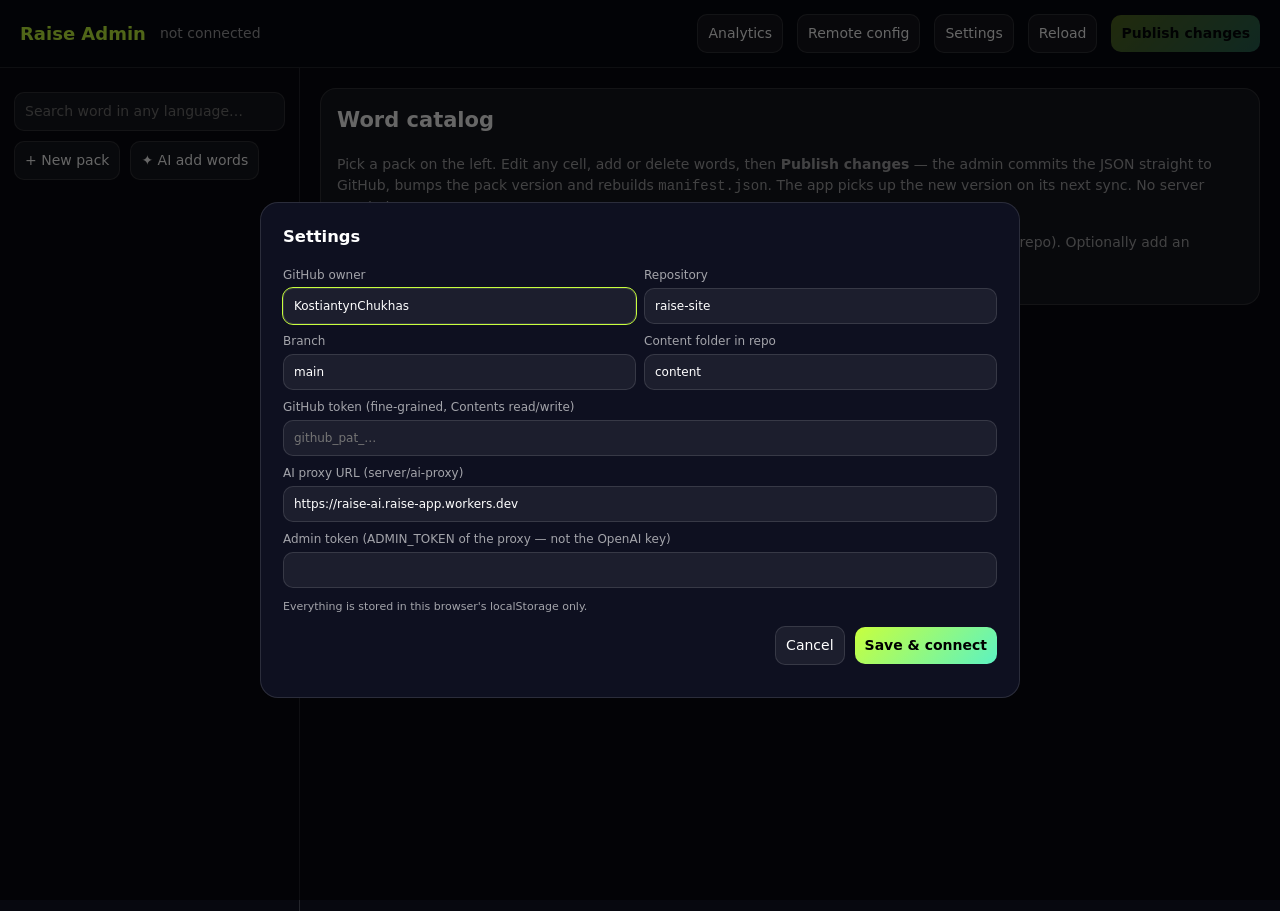
==== commit 72a21698: "Merge branch 'main' of https://github.com/KostiantynChukhas/raise-site # Conflicts: #	admin/index.ht" ====
--- a/admin/index.html
+++ b/admin/index.html
@@ -1,1293 +1,295 @@
-<!doctype html><html lang="ru"><head><meta charset="utf-8"/>
-<meta name="viewport" content="width=device-width, initial-scale=1"/><meta name="robots" content="noindex"/>
-<title>Raise · админка</title>
+<!doctype html>
+<html lang="en"><head><meta charset="utf-8"><meta name="viewport" content="width=device-width,initial-scale=1">
+<title>Raise Admin — word catalog</title>
 <style>
-/* Raise — shared styles (landing, legal, support). Deep blue + sky blue like the app. */
-:root{
-  --bg:#06122b; --panel:#0c1d45; --panel2:#10245a; --line:rgba(255,255,255,.09);
-  --ink:#f5f6fa; --muted:#9ba3b8; --gold:#3AA0FF; --gold2:#2171E0; --green:#76FF03;
-}
-*{box-sizing:border-box;margin:0;padding:0}
-html{scroll-behavior:smooth}
-body{background:var(--bg);color:var(--ink);
-  font:16px/1.65 -apple-system,BlinkMacSystemFont,"SF Pro Text","Segoe UI",Roboto,Helvetica,Arial,sans-serif;
-  -webkit-font-smoothing:antialiased}
-a{color:var(--gold);text-decoration:none}
-a:hover{text-decoration:underline}
-.wrap{max-width:1080px;margin:0 auto;padding:0 24px}
-.doc{max-width:820px}
-
-/* Nav */
-header{position:sticky;top:0;z-index:20;background:rgba(6,18,43,.78);backdrop-filter:blur(14px);-webkit-backdrop-filter:blur(14px);border-bottom:1px solid var(--line)}
-.nav{display:flex;align-items:center;justify-content:space-between;height:64px;max-width:1080px;margin:0 auto;padding:0 24px}
-.brand{display:flex;align-items:center;gap:10px;font-weight:750;color:var(--ink);letter-spacing:.01em}
-.brand:hover{text-decoration:none}
-.brand img{width:30px;height:30px;border-radius:8px}
-.nav a.link{color:var(--muted);font-size:14px;margin-left:22px}
-.nav a.link:hover,.nav a.link.on{color:var(--ink);text-decoration:none}
-.btn{display:inline-flex;align-items:center;gap:8px;background:var(--gold);color:#fff;font-weight:750;font-size:15px;padding:12px 20px;border-radius:999px;transition:.15s;border:0;cursor:pointer}
-.btn:hover{filter:brightness(1.06);text-decoration:none}
-.btn.ghost{background:transparent;border:1px solid var(--line);color:var(--ink)}
-.nav .btn{padding:9px 16px;font-size:14px;margin-left:22px}
-
-/* Landing */
-.hero{padding:72px 0 40px;display:grid;grid-template-columns:1.1fr .9fr;gap:40px;align-items:center}
-.pill{display:inline-flex;align-items:center;gap:8px;font-size:13px;color:var(--gold);border:1px solid rgba(58,160,255,.3);background:rgba(58,160,255,.07);padding:6px 12px;border-radius:999px;margin-bottom:18px}
-.hero h1{font-size:54px;line-height:1.04;font-weight:800;letter-spacing:-.025em}
-.hero h1 span{color:var(--gold)}
-.hero p.sub{color:var(--muted);font-size:18px;margin:18px 0 28px;max-width:46ch}
-.cta{display:flex;gap:12px;flex-wrap:wrap;align-items:center}
-.hero-art{position:relative;border-radius:28px;overflow:hidden;border:1px solid var(--line);aspect-ratio:1/1;
-  background:radial-gradient(120% 90% at 70% 20%,rgba(58,160,255,.22),transparent 60%),linear-gradient(160deg,#2F94FC,#1747A6)}
-.hero-art img{position:absolute;inset:8% 8% 4%;width:84%;height:auto;object-fit:contain;filter:drop-shadow(0 30px 40px rgba(0,0,0,.5))}
-.rate-chip{position:absolute;left:18px;top:18px;background:rgba(6,18,43,.8);backdrop-filter:blur(8px);border:1px solid var(--line);border-radius:14px;padding:10px 14px;font-size:14px}
-.rate-chip b{color:var(--gold)}
-section.block{padding:48px 0}
-.sec-title{font-size:32px;font-weight:800;letter-spacing:-.015em;margin-bottom:8px}
-.sec-sub{color:var(--muted);margin-bottom:28px}
-.grid{display:grid;grid-template-columns:repeat(3,1fr);gap:16px}
-.card{background:var(--panel);border:1px solid var(--line);border-radius:18px;padding:22px}
-.card .ic{width:42px;height:42px;border-radius:12px;display:grid;place-items:center;background:rgba(58,160,255,.1);font-size:21px;margin-bottom:14px}
-.card h3{font-size:17px;margin-bottom:6px}
-.card p{color:var(--muted);font-size:14.5px}
-.band{margin:40px 0 64px;padding:44px;border-radius:26px;background:linear-gradient(135deg,#0d3a8a,#0c1d45 60%);border:1px solid var(--line);text-align:center}
-.band h2{font-size:30px;font-weight:800;margin-bottom:10px}
-.band p{color:var(--muted);margin-bottom:24px}
-
-/* Documents */
-main.docmain{padding-top:56px;padding-bottom:80px}
-.docmain h1{font-size:38px;line-height:1.15;font-weight:800;letter-spacing:-.02em;margin-bottom:14px}
-.meta{color:var(--muted);font-size:14px;margin-bottom:6px}
-.intro{color:var(--muted);font-size:17px;margin:22px 0 8px}
-.docmain h2{font-size:23px;font-weight:750;margin:44px 0 12px;padding-top:20px;border-top:1px solid var(--line)}
-.docmain h3{font-size:17.5px;font-weight:700;margin:24px 0 8px}
-.docmain p{margin:0 0 14px}
-.docmain ul{margin:0 0 16px;padding-left:22px}
-.docmain li{margin-bottom:8px}
-strong{font-weight:650}
-.box{background:var(--panel);border:1px solid var(--line);border-radius:14px;padding:20px 22px;margin:0 0 20px}
-.box p:last-child{margin-bottom:0}
-.box.warn{background:rgba(58,160,255,.06);border-color:rgba(58,160,255,.3)}
-.tablewrap{overflow-x:auto;margin:0 0 20px;-webkit-overflow-scrolling:touch}
-table{width:100%;border-collapse:collapse;font-size:14.5px;min-width:560px}
-th,td{text-align:left;vertical-align:top;padding:11px 14px;border:1px solid var(--line)}
-th{background:var(--panel);font-weight:650}
-td{color:var(--muted)}
-td strong{color:var(--ink)}
-.toc{background:var(--panel);border:1px solid var(--line);border-radius:14px;padding:20px 22px;margin:28px 0 8px}
-.toc h2{font-size:13px!important;text-transform:uppercase;letter-spacing:.08em;color:var(--muted);border:0!important;margin:0 0 12px!important;padding:0!important}
-.toc ol{margin:0;padding-left:20px;columns:2;column-gap:28px}
-.toc li{margin-bottom:6px;font-size:14.5px}
-.toc a{color:var(--muted)}
-
-/* Support */
-.contact{display:grid;grid-template-columns:1fr 1fr;gap:16px;margin:28px 0 12px}
-.contact .card h3{margin-bottom:8px}
-details{background:var(--panel);border:1px solid var(--line);border-radius:14px;padding:16px 20px;margin-bottom:10px}
-details summary{cursor:pointer;font-weight:650;list-style:none;display:flex;justify-content:space-between;gap:12px}
-details summary::-webkit-details-marker{display:none}
-details summary::after{content:"+";color:var(--gold);font-weight:800}
-details[open] summary::after{content:"–"}
-details p,details ul{color:var(--muted);margin-top:10px}
-details ul{padding-left:20px}
-.diag{font:13px/1.5 ui-monospace,SFMono-Regular,Menlo,monospace;color:var(--muted);background:var(--panel2);border-radius:10px;padding:10px 12px;margin-top:10px;white-space:pre-wrap;display:none}
-
-/* Footer */
-footer{border-top:1px solid var(--line);padding:32px 0;color:var(--muted);font-size:13.5px}
-.foot{display:flex;justify-content:space-between;flex-wrap:wrap;gap:16px;align-items:center;max-width:1080px;margin:0 auto;padding:0 24px}
-.foot a{color:var(--muted);margin-left:18px}
-.foot a:hover{color:var(--ink);text-decoration:none}
-
-@media(max-width:860px){
-  .hero{grid-template-columns:1fr;padding:40px 0 20px}
-  .hero h1{font-size:40px}
-  .grid{grid-template-columns:1fr 1fr}
-  .contact{grid-template-columns:1fr}
-  .nav a.link{display:none}
-  .docmain h1{font-size:30px}
-  .toc ol{columns:1}
-}
-@media(max-width:540px){.grid{grid-template-columns:1fr}.band{padding:30px 20px}}
-
-/* Opened from the app with ?embed=1 — hide site chrome. */
-body.embed header,body.embed footer{display:none}
-body.embed main.docmain{padding-top:24px}
-
-</style>
-<style>
-:root{--bg:#f3f4f6;--panel:#fff;--panel2:#f6f7f9;--line:#e7e9ee;--ink:#111418;--muted:#6b7280;--gold:#2563eb;--gold2:#1d4ed8;
- --lime:#c8f169;--side:#17191d;--side2:#24272d;--green:#16a34a;--red:#dc2626;--orange:#f59e0b;--violet:#7c3aed}
-body{font-size:14px;line-height:1.5;background:var(--bg);color:var(--ink)}
-a{color:var(--gold2)}
-.app{display:flex;min-height:100vh}
-/* sidebar */
-.side{width:248px;flex:none;background:var(--side);color:#e5e7eb;position:sticky;top:0;height:100vh;display:flex;flex-direction:column;padding:22px 14px 16px;overflow-y:auto}
-.logo{font-weight:900;letter-spacing:.18em;font-size:16px;color:#fff;padding:0 12px 18px;display:flex;align-items:center;gap:10px}
-.logo i{width:26px;height:26px;border-radius:8px;background:linear-gradient(160deg,#3AA0FF,#1747A6);display:inline-block}
-.side h6{font-size:11px;letter-spacing:.14em;color:#8a8f98;font-weight:700;margin:18px 12px 6px}
-.sn{display:flex;align-items:center;gap:12px;width:100%;background:none;border:0;color:#e5e7eb;font:inherit;font-size:15px;font-weight:600;padding:11px 12px;border-radius:12px;cursor:pointer;text-align:left}
-.sn:hover{background:var(--side2)}
-.sn.on{background:var(--lime);color:#111418}
-.sn em{font-style:normal;width:20px;text-align:center}
-.sn .badge{margin-left:auto;background:#ef4444;color:#fff;font-size:11px;font-weight:800;border-radius:999px;padding:1px 7px}
-.sn.on .badge{background:#111418;color:var(--lime)}
-.side .grow{flex:1}
-.mbar{display:none;position:sticky;top:0;z-index:40;background:var(--side);color:#fff;align-items:center;justify-content:space-between;padding:12px 16px}
-.mbar .logo{padding:0;font-size:15px}
-.burger{background:none;border:0;color:#fff;font-size:26px;line-height:1;cursor:pointer;padding:4px 6px}
-.sclose{display:none;margin-left:auto;width:40px;height:40px;border-radius:50%;border:0;background:#fff;color:#111418;font-size:16px;cursor:pointer}
-.side-bg{display:none;position:fixed;inset:0;background:rgba(0,0,0,.45);z-index:58}
-.side-bg.on{display:block}
-.logout{margin-top:16px;background:#fff;color:#111418;border:0;border-radius:999px;padding:10px;font-weight:700;cursor:pointer}
-/* main */
-.main{flex:1;min-width:0}
-.page{display:none;max-width:1320px;margin:0 auto;padding:36px 40px 80px}.page.on{display:block}
-.head{display:flex;align-items:flex-start;gap:16px;flex-wrap:wrap;margin-bottom:18px}
-.head h1{font-size:34px;font-weight:800;letter-spacing:-.02em;line-height:1.1}
-.head .sub{color:var(--muted);font-size:13px;margin-top:4px}
-.head .right{margin-left:auto;display:flex;gap:10px;flex-wrap:wrap;align-items:center}
-select,input[type=text],input[type=search],input[type=password],input[type=number],input[type=date],textarea{background:#fff;color:var(--ink);border:1px solid var(--line);border-radius:12px;padding:9px 12px;font-size:14px;font-family:inherit}
-.pills{display:inline-flex;background:#e9ebef;border-radius:14px;padding:4px}
-.pills button{background:none;border:0;padding:7px 14px;border-radius:10px;font-weight:700;color:var(--muted);cursor:pointer;font-size:13px}
-.pills button.on{background:#fff;color:var(--ink);box-shadow:0 1px 2px rgba(0,0,0,.08)}
-.btn.sm{padding:8px 14px;font-size:13px}
-.rng{position:relative}
-.calbtn{background:#fff;border:1px solid var(--line);border-radius:12px;padding:8px 12px;font-weight:700;cursor:pointer;font-size:13px;color:var(--ink);white-space:nowrap}
-.calbtn.on{background:var(--side);color:var(--lime);border-color:var(--side)}
-.calpop{display:none;position:absolute;right:0;top:calc(100% + 8px);z-index:45;background:#fff;border:1px solid var(--line);border-radius:16px;box-shadow:0 12px 30px rgba(0,0,0,.14);padding:14px;width:310px}
-.calpop.on{display:grid;gap:12px}
-.calpop .q{display:flex;flex-wrap:wrap;gap:6px}
-.calpop .q button{background:var(--panel2);border:1px solid var(--line);border-radius:999px;padding:5px 10px;font-size:12px;font-weight:700;cursor:pointer}
-.calpop label{display:grid;gap:4px;font-size:12px;color:var(--muted)}
-.calpop input[type=date]{width:100%}
-.tabs{display:flex;gap:4px;overflow-x:auto;border-bottom:1px solid var(--line);margin-bottom:22px}
-.tabs button{background:none;border:0;color:var(--muted);padding:12px 18px;font-size:15px;font-weight:700;border-bottom:3px solid transparent;cursor:pointer;white-space:nowrap}
-.tabs button.on{color:var(--ink);border-color:var(--lime)}
-section.tab{display:none}section.tab.on{display:block}
-.subtabs{display:flex;gap:4px;overflow-x:auto;border-bottom:1px solid var(--line);margin-bottom:22px}
-.subtabs button{background:none;border:0;color:var(--muted);padding:12px 18px;font-size:15px;font-weight:700;border-bottom:3px solid transparent;cursor:pointer;white-space:nowrap}
-.subtabs button.on{color:var(--ink);border-color:var(--lime)}
-section.stab{display:none}section.stab.on{display:block}
-h2{font-size:18px;margin:30px 0 12px;display:flex;align-items:center;gap:10px;flex-wrap:wrap}
-h2 small{color:var(--muted);font-weight:400;font-size:12px}
-.grid{display:grid;grid-template-columns:repeat(auto-fill,minmax(165px,1fr));gap:14px}
-.card{background:var(--panel);border:1px solid var(--line);border-radius:18px;padding:16px 18px}
-.kpi{min-height:118px}
-.kpi b{display:block;font-size:28px;font-weight:800;color:var(--ink);font-variant-numeric:tabular-nums;letter-spacing:-.01em}
-.kpi span{color:var(--muted);font-size:13px;display:block;margin-top:6px}
-.kpi i{font-style:normal;font-size:12px;margin-left:6px;font-weight:700}
-#kpis .kpi:first-child,.kpi.dark{background:var(--side);border-color:var(--side)}
-#kpis .kpi:first-child b,.kpi.dark b{color:var(--lime)}#kpis .kpi:first-child span,.kpi.dark span{color:#a1a5ad}
-.kpi.red b{color:var(--red)}
-.up{color:var(--green)}.down{color:var(--red)}.flat{color:var(--muted)}
-.two{display:grid;grid-template-columns:1fr 1fr;gap:16px}@media(max-width:1000px){.two{grid-template-columns:1fr}}
-.tablewrap{overflow-x:auto;border:1px solid var(--line);border-radius:16px;background:#fff}
-table{width:100%;border-collapse:collapse;font-size:13px}
-th{position:sticky;top:0;background:var(--panel2);color:var(--muted);font-weight:700;text-align:left;padding:10px 12px;white-space:nowrap;cursor:pointer}
-td{padding:9px 12px;border-top:1px solid var(--line);white-space:nowrap}
-td.num{text-align:right;font-variant-numeric:tabular-nums;color:var(--ink)}
-tr.click{cursor:pointer}tr.click:hover td{background:#f8fafc}
-.meta{color:var(--muted);font-size:12px}
-.err{color:var(--red)}.ok{color:var(--green)}
-.legend{display:flex;gap:14px;flex-wrap:wrap;font-size:12px;color:var(--muted);margin:6px 0}
-.legend i{display:inline-block;width:10px;height:10px;border-radius:3px;margin-right:5px;vertical-align:-1px}
-svg text{fill:var(--muted);font-size:10px}
-.fbar{display:grid;grid-template-columns:230px 1fr 120px;gap:10px;align-items:center;margin:6px 0}
-.fbar .bar{height:22px;border-radius:7px;background:linear-gradient(90deg,#93c5fd,var(--gold));min-width:2px}
-.fbar .v{text-align:right;font-variant-numeric:tabular-nums}
-.ins{display:grid;gap:10px}
-.insbox{background:#fff;border:1px solid var(--line);border-radius:20px;padding:20px 22px}
-.insbox h2{margin-top:0}
-.ins .card{display:grid;grid-template-columns:26px 1fr;gap:8px;align-items:start;background:var(--panel2);border:0;border-left:4px solid var(--orange);border-radius:12px}
-.ins .card.bad{border-left-color:var(--red)}.ins .card.warn{border-left-color:var(--orange)}.ins .card.good{border-left-color:var(--green)}.ins .card.info{border-left-color:var(--gold)}
-.ins b{display:block;color:var(--ink);font-size:15px}.ins p{color:var(--muted);margin-top:2px}
-.cfg .row{display:flex;align-items:center;justify-content:space-between;gap:14px;padding:12px 0;border-bottom:1px solid var(--line)}
-.cfg .row:last-child{border-bottom:0}.cfg small{color:var(--muted);display:block;font-size:12px}
-.animgrid{display:grid;grid-template-columns:repeat(auto-fill,minmax(180px,1fr));gap:12px;margin-top:12px}
-.acard{background:var(--panel);border:1px solid var(--line);border-radius:16px;padding:10px;display:flex;flex-direction:column;gap:6px}
-.acard.off{opacity:.45}
-.acard .th{position:relative;aspect-ratio:9/16;border-radius:10px;overflow:hidden;background:#000;cursor:pointer}
-.acard .th img,.acard .th video{width:100%;height:100%;object-fit:cover;display:block}
-.acard .th b{position:absolute;top:6px;right:6px;font-size:11px;padding:2px 7px;border-radius:6px;background:#fff;color:#0b1d42}
-.acard .th b.pro{background:var(--lime);color:#111418}
-.acard input[type=text]{background:var(--panel2);border-radius:8px;padding:6px 8px;font-size:13px;width:100%}
-.acard label{display:flex;align-items:center;gap:6px;font-size:12px;color:var(--muted);cursor:pointer}
-.acard .r{display:flex;gap:6px;flex-wrap:wrap;align-items:center}
-.acard .r button,.acard .up{background:var(--panel2);border:1px solid var(--line);color:var(--ink);border-radius:8px;padding:4px 8px;font-size:12px;cursor:pointer}
-.acard .up input{display:none}
-.newanim{display:grid;grid-template-columns:repeat(auto-fit,minmax(200px,1fr));gap:10px;align-items:end}
-.newanim input[type=text]{width:100%}
-.sw{position:relative;width:46px;height:26px;flex:none}.sw input{opacity:0;width:0;height:0}
-.sw i{position:absolute;inset:0;border-radius:26px;background:#cbd5e1;transition:.2s;cursor:pointer}
-.sw i:before{content:"";position:absolute;width:20px;height:20px;left:3px;top:3px;border-radius:50%;background:#fff;transition:.2s;box-shadow:0 1px 2px rgba(0,0,0,.2)}
-.sw input:checked+i{background:#22c55e}.sw input:checked+i:before{transform:translateX(20px)}
-.csv{background:#fff;border:1px solid var(--line);color:var(--muted);border-radius:8px;font-size:11px;padding:2px 8px;cursor:pointer}
-.hint{color:var(--muted);font-size:12px;margin:-4px 0 8px}
-/* CRM */
-.chips{display:flex;gap:8px;flex-wrap:wrap;margin:6px 0 14px}
-.chips button{background:#fff;border:1px solid var(--line);border-radius:999px;padding:7px 14px;font-weight:700;font-size:13px;color:var(--muted);cursor:pointer}
-.chips button.on{background:var(--side);border-color:var(--side);color:var(--lime)}
-.st{display:inline-block;font-size:11px;font-weight:800;border-radius:999px;padding:2px 9px;white-space:nowrap}
-.st.active{background:#dcfce7;color:#166534}.st.trial{background:#ede9fe;color:#5b21b6}.st.cancelled{background:#ffedd5;color:#9a3412}
-.st.billing_issue{background:#fee2e2;color:#991b1b}.st.expired{background:#e5e7eb;color:#374151}.st.free{background:#f3f4f6;color:#6b7280}
-.stars{color:#f59e0b;letter-spacing:1px;white-space:nowrap}.stars s{color:#d1d5db;text-decoration:none}
-.uid{font-family:ui-monospace,SFMono-Regular,Menlo,monospace;font-size:12px}
-.fb{display:grid;gap:12px}
-.fbc{background:#fff;border:1px solid var(--line);border-radius:18px;padding:16px 18px}
-.fbc.low{border-left:4px solid var(--red)}.fbc .t{font-size:15px;margin:6px 0 8px;white-space:pre-wrap;word-break:break-word}
-.fbc .m{display:flex;gap:10px;flex-wrap:wrap;align-items:center;color:var(--muted);font-size:12px}
-.del{margin-left:auto;background:#fff;border:1px solid var(--line);color:var(--red);border-radius:999px;padding:4px 10px;font-size:12px;font-weight:700;cursor:pointer}
-.del:hover{background:#fee2e2}
-.del.mini{margin-left:6px;padding:1px 7px;font-size:11px}
-.srow .v{display:flex;justify-content:flex-end;align-items:center;gap:4px;white-space:nowrap}
-.srow{grid-template-columns:120px 1fr 150px}
-.chips button .meta{font-weight:400;margin-left:2px}
-.drawer-bg{position:fixed;inset:0;background:rgba(17,20,24,.35);z-index:50;display:none}
-.drawer{position:fixed;top:0;right:0;bottom:0;width:min(560px,100%);background:var(--bg);z-index:51;transform:translateX(100%);transition:transform .25s;overflow-y:auto;box-shadow:-10px 0 40px rgba(0,0,0,.15)}
-.drawer.on{transform:none}.drawer-bg.on{display:block}
-.drawer .in{padding:24px}
-.drawer .x{position:sticky;top:0;float:right;background:#fff;border:1px solid var(--line);border-radius:999px;width:36px;height:36px;cursor:pointer;font-size:16px}
-.kv{display:grid;grid-template-columns:repeat(2,1fr);gap:10px}
-.kv div{background:#fff;border:1px solid var(--line);border-radius:12px;padding:9px 12px}
-.kv span{display:block;font-size:11px;color:var(--muted)}.kv b{font-size:14px;word-break:break-all}
-.tl{border-left:2px solid var(--line);margin-left:6px;padding-left:14px}
-.tl div{position:relative;padding:6px 0;font-size:13px}
-.tl div:before{content:"";position:absolute;left:-20px;top:12px;width:10px;height:10px;border-radius:50%;background:#cbd5e1;border:2px solid var(--bg)}
-.tl div.pay:before{background:var(--green)}.tl div.pw:before{background:var(--gold)}.tl div.fbk:before{background:var(--orange)}
-.tl code{font-size:11px;color:var(--muted);word-break:break-all}
-/* login */
-.login{position:fixed;inset:0;background:var(--side);z-index:60;display:none;align-items:center;justify-content:center}
-.login.on{display:flex}
-.login .box{background:#fff;border-radius:22px;padding:28px;width:min(380px,92%);display:grid;gap:12px}
-.login h3{font-size:22px}
-@media(max-width:860px){.app{display:block}
- .mbar{display:flex}
- .side{position:fixed;top:0;left:0;bottom:0;z-index:59;width:min(320px,84vw);height:100vh;transform:translateX(-100%);transition:transform .25s;box-shadow:10px 0 40px rgba(0,0,0,.3);padding-top:18px}
- .side.open{transform:none}.sclose{display:inline-flex;align-items:center;justify-content:center}
- .side .logo{padding-right:0}
- .page{padding:20px 16px 60px}.head h1{font-size:28px}.head .right{margin-left:0;width:100%}.head .right input,.head .right select{width:100%}
- .rng{position:static}.calpop{position:fixed;left:16px;right:16px;top:50%;transform:translateY(-50%);width:auto}
- .tabs button,.subtabs button{padding:10px 12px;font-size:14px}
- .fbar{grid-template-columns:110px 1fr 90px}.kv{grid-template-columns:1fr}}
-</style></head><body>
-<div class="login" id="login"><form class="box" id="loginf">
- <div class="logo" style="color:#111418;padding:0"><i></i>RAISE</div><h3>Вход в админку</h3>
- <input id="tok" type="password" placeholder="Admin token" autocomplete="current-password"/>
- <button class="btn" type="submit">Войти</button><span id="loginmsg" class="err"></span></form></div>
-<div class="mbar" id="mbar"><div class="logo"><i></i>RAISE</div><button class="burger" id="burger" aria-label="Меню">☰</button></div>
-<div class="side-bg" id="sidebg"></div>
-<div class="app">
-<aside class="side" id="side">
- <div class="logo"><i></i>RAISE<button class="sclose" id="sclose" aria-label="Закрыть">✕</button></div>
- <button class="sn on" data-p="analytics"><em>📊</em>Аналитика</button>
- <h6>ЛЮДИ</h6>
- <button class="sn" data-p="users"><em>👤</em>Пользователи</button>
- <button class="sn" data-p="feedback"><em>💬</em>Отзывы<span class="badge" id="fbbadge" style="display:none"></span></button>
- <h6>ЭКСПЕРИМЕНТЫ</h6>
- <button class="sn" data-p="abtests"><em>🧪</em>A/B тесты</button>
- <h6>РЕКЛАМА</h6>
- <button class="sn" data-p="ads"><em>📣</em>Расходы на рекламу</button>
- <h6>КОНТЕНТ</h6>
- <a class="sn" href="https://kostiantynchukhas.github.io/raise-site/admin/catalog.html" style="text-decoration:none;display:flex"><em>📚</em>Каталог слов</a>
- <h6>СИСТЕМА</h6>
- <button class="sn" data-p="settings"><em>⚙️</em>Конфиг</button>
- <button class="sn" data-p="health"><em>📡</em>События</button>
- <div class="grow"></div>
- <button class="logout" id="logout">Выйти</button>
+:root{--bg:#07080F;--panel:#0E1020;--card:rgba(255,255,255,.06);--stroke:rgba(255,255,255,.12);--ink:#fff;--muted:rgba(255,255,255,.62);--lime:#C8FF3D;--mint:#5CF2C2;--violet:#8B7CFF;--coral:#FF7A6B;--amber:#FFC65C}
+*{box-sizing:border-box}body{margin:0;background:var(--bg);color:var(--ink);font:14px/1.5 -apple-system,BlinkMacSystemFont,Inter,system-ui,sans-serif}
+header{display:flex;gap:14px;align-items:center;padding:14px 20px;border-bottom:1px solid var(--stroke);position:sticky;top:0;background:rgba(7,8,15,.9);backdrop-filter:blur(12px);z-index:5}
+header b{color:var(--lime);font-size:18px}header .sp{flex:1}
+.layout{display:grid;grid-template-columns:300px 1fr;min-height:calc(100vh - 57px)}
+aside{border-right:1px solid var(--stroke);padding:14px;overflow:auto;max-height:calc(100vh - 57px)}
+main{padding:20px;overflow:auto}
+input,select,textarea,button{font:inherit;color:var(--ink);background:var(--card);border:1px solid var(--stroke);border-radius:10px;padding:8px 10px}
+input:focus,textarea:focus{outline:1px solid var(--lime)}
+button{cursor:pointer}button.primary{background:linear-gradient(135deg,var(--lime),var(--mint));color:#000;font-weight:800;border:0}
+button.danger{color:var(--coral)}button:disabled{opacity:.4;cursor:default}
+.pack{padding:8px 10px;border-radius:10px;cursor:pointer;display:flex;justify-content:space-between;align-items:center;gap:8px}.pack:hover{background:var(--card)}.pack.on{background:rgba(200,255,61,.12);outline:1px solid var(--lime)}
+.pack small{color:var(--muted)}.tag{font-size:11px;padding:2px 7px;border-radius:99px;background:rgba(255,255,255,.1)}.tag.pro{background:rgba(255,198,92,.18);color:var(--amber)}
+.topic{margin:12px 0 4px;font-size:11px;letter-spacing:.08em;color:var(--muted);text-transform:uppercase}
+table{width:100%;border-collapse:collapse}th,td{text-align:left;padding:6px 8px;border-bottom:1px solid var(--stroke);vertical-align:top}th{font-size:11px;color:var(--muted);text-transform:uppercase;letter-spacing:.06em}
+td input{width:100%;padding:5px 7px;border-radius:7px}td.id{color:var(--muted);font-size:12px;white-space:nowrap}
+.row{display:flex;gap:10px;align-items:center;flex-wrap:wrap;margin:10px 0}
+.card{background:var(--card);border:1px solid var(--stroke);border-radius:16px;padding:16px;margin-bottom:16px}
+.toast{position:fixed;right:20px;bottom:20px;background:#1a1d33;border:1px solid var(--stroke);padding:12px 16px;border-radius:12px;max-width:420px;display:none}
+.toast.show{display:block}.toast.err{border-color:var(--coral)}
+.dirty{color:var(--amber)}.muted{color:var(--muted)}.grid10{display:grid;grid-template-columns:repeat(5,1fr);gap:8px}
+label.f{display:flex;flex-direction:column;gap:4px;font-size:12px;color:var(--muted)}
+dialog{background:var(--panel);color:var(--ink);border:1px solid var(--stroke);border-radius:18px;padding:22px;width:min(760px,92vw)}dialog::backdrop{background:rgba(0,0,0,.6)}
+.kbd{font-size:11px;color:var(--muted)}
+</style></head>
+<body>
+<header><b>Raise Admin</b><span class="muted" id="repoLabel">not connected</span><span class="sp"></span>
+<span id="dirtyLabel" class="dirty"></span>
+<button id="btnStats">Analytics</button><button id="btnConfig">Remote config</button><button id="btnSettings">Settings</button><button id="btnReload">Reload</button><button class="primary" id="btnPublish" disabled>Publish changes</button></header>
+
+<div class="layout">
+<aside>
+  <div class="row"><input id="search" placeholder="Search word in any language…" style="flex:1"></div>
+  <div class="row"><button id="btnNewPack">+ New pack</button><button id="btnAI">✦ AI add words</button></div>
+  <div id="packList"></div>
 </aside>
-<div class="main">
-<div class="page on" id="p-analytics">
- <div class="head"><div><h1>Аналитика</h1><div class="sub" id="msg"></div></div>
-  <div class="right">
-   <select id="seg" title="Сегмент пользователей"><option value="all">Все пользователи</option><option value="organic">Только органика</option>
-    <option value="paid">Только реклама</option><option value="unknown">Без атрибуции</option></select>
-   <select id="ctry" title="Страна"><option value="">🌍 Все страны</option></select>
-   <span class="pills" id="dpills"><button data-d="7">7 дн.</button><button data-d="30">30 дн.</button><button data-d="90">90 дн.</button><button data-d="365">365 дн.</button></span>
-   <span class="rng"><button class="calbtn" id="calbtn" type="button">📅 <span id="callbl">Календарь</span></button>
-    <div class="calpop" id="calpop">
-     <div class="q"><button data-q="today">Сегодня</button><button data-q="yesterday">Вчера</button><button data-q="week">Эта неделя</button><button data-q="month">Этот месяц</button><button data-q="lastmonth">Прошлый месяц</button></div>
-     <label>День или начало периода<input type="date" id="rfrom"/></label>
-     <label>Конец периода (пусто — один день)<input type="date" id="rto"/></label>
-     <div style="display:flex;gap:8px"><button class="btn sm" id="rgo" type="button">Показать</button><button class="btn sm ghost" id="rclear" type="button" style="background:#fff;color:var(--ink);border:1px solid var(--line)">Сбросить</button></div>
-    </div></span>
-   <input type="hidden" id="days" value="30"/><button class="btn sm" id="go" title="Обновить">↻</button>
-  </div></div>
- <div class="tabs" id="tabs">
-  <button data-t="overview" class="on">Обзор</button><button data-t="funnel">Воронка</button>
-  <button data-t="acq">Источники</button><button data-t="geo">Страны</button><button data-t="money">Деньги</button>
-  <button data-t="ret">Удержание</button>
- </div>
-<section class="tab on" id="t-overview">
- <div class="grid" id="kpis"><p class="meta">Загрузка…</p></div>
- <div class="insbox" style="margin-top:18px"><h2>Что улучшить <small>автоматические выводы по цифрам за период</small></h2><div class="ins" id="insights"></div></div>
- <h2>Установки по дням <small>органика / реклама / без атрибуции</small></h2>
- <div class="card"><div class="legend" id="lg1"></div><div id="ch1"></div></div>
- <h2>Подписки и выручка по дням</h2>
- <div class="card"><div class="legend" id="lg2"></div><div id="ch2"></div></div>
-</section>
-
-<section class="tab" id="t-funnel">
- <h2>Воронка установок <small>доля установивших за период, дошедших до шага</small>
-  <select id="abv" style="margin-left:10px"><option value="">все пользователи</option><option value="A">только вариант A</option><option value="B">только вариант B</option></select></h2><div class="card" id="funnel"></div>
- <p class="meta" style="margin:14px 0 0">Результаты A/B-тестов (пейвол, экран оценки) — в разделе «A/B тесты» слева.</p>
- <div class="two"><div><h2>Онбординг <small>по экранам</small></h2><div class="card" id="onb"></div></div>
- <div><h2>Когда покупают <small>от установки до триала/покупки</small></h2><div class="card" id="ttp"></div></div></div>
- <h2>Пейвол по триггерам <small>где показали → нажали «купить» → купили</small></h2><div id="paywall"></div>
- <h2>Закрытые функции → покупка <small>купили в течение 24 ч после упора в PRO</small></h2><div id="features"></div>
-</section>
-
-<section class="tab" id="t-acq">
- <h2>Органика vs реклама <small>за выбранный период</small></h2><div id="compare"></div>
- <h2>Источники и кампании <small>когорта установок периода: конверсия, выручка, расходы</small></h2><div id="sources"></div>
- <h2>Ссылки и параметры <small>что пришло из AppsFlyer / OneLink: источник (pid) · кампания (c) · af_channel · deep_link_value · sub1</small></h2>
- 
- <div id="links"></div>
-</section>
-
-<section class="tab" id="t-geo">
- <p class="hint" style="margin-top:14px">Нажмите на страну в таблице — вся админка (обзор, воронка, деньги, удержание) отфильтруется по ней. Сбросить — «Все страны» вверху.</p>
- <div class="two"><div><h2>Выручка по странам <small>топ-12</small></h2><div class="card" id="geo-rev"></div></div>
- <div><h2>Установки по странам <small>топ-12 · доля органики</small></h2><div class="card" id="geo-inst"></div></div></div>
- <div class="two"><div><h2>Лучшая конверсия <small>уст→подписка, от 20 установок</small></h2><div class="card" id="geo-best"></div></div>
- <div><h2>Самый высокий ARPU <small>выручка на установку, от 20 установок</small></h2><div class="card" id="geo-arpu"></div></div></div>
- <h2>Все страны <small>когорта установок периода · органика и реклама</small></h2><div id="countries"></div>
-</section>
-
-<section class="tab" id="t-money">
- <h2>Продукты <small>триалы, конверсии, продления, возвраты</small></h2><div id="products"></div>
- <h2>Когорты триалов <small>по неделям старта триала</small></h2><div id="trials"></div>
- <h2>LTV когорт <small>выручка на установку через 0 / 7 / 30 дней</small></h2><div id="ltv"></div>
- <div class="two"><div><h2>Статусы подписок</h2><div id="status"></div></div><div><h2>Причины отмены <small>за период</small></h2><div id="reasons"></div>
- <h2>Через сколько отменяют</h2><div id="cafter"></div></div></div>
- <h2>Платёжные проблемы <small>Apple не смогла списать оплату → баннер «Обновите оплату» → оплата прошла</small></h2>
- <div class="two"><div class="card" id="bill"></div><div id="billnow"></div></div>
- <h2>Win-back <small>отключили автопродление → увидели скидку на возвращение → купили</small></h2><div class="card" id="winback"></div>
- <h2>Время покупок <small>час UTC — для пушей и показа рекламы</small></h2><div class="card"><div class="legend" id="lg3"></div><div id="ch3"></div></div>
-</section>
-
-<section class="tab" id="t-ret">
- <h2>Удержание <small>доля вернувшихся на день N (по неделям установки)</small></h2><div id="retention"></div>
- <h2>Версии приложения <small>как конвертирует каждый релиз</small></h2><div id="versions"></div>
- <h2>Что делают в приложении <small>и доля подписчиков среди них</small></h2><div id="engagement"></div>
-</section>
-
-<section class="tab" id="t-rel" style="display:none">
- <p class="hint" style="margin-top:14px">Что изменили новые версии: пуш после старта триала, напоминания (день 1/3/7/14) и «Проверка безопасности». Данные появляются с версии 2.1. Фильтры сегмента, страны и периода сверху работают и здесь.</p>
- <h2>По версиям <small>активные, триалы, отмены в тот же день, триал→оплата, проверка безопасности</small></h2><div id="rel_versions"></div>
- <h2>Пуш после старта триала <small>снижает ли отмены в тот же день · триал→оплата считается для триалов старше 4 дней</small></h2><div id="rel_trialpush"></div>
- <h2>Открытия пушей <small>по типу и версии · купили в течение 24 ч после нажатия</small></h2><div id="rel_push"></div>
- <div class="two"><div><h2>Что находит проверка <small>последняя проверка каждого пользователя</small></h2><div class="card" id="rel_issues"></div></div>
- <div><h2>Что нажимают в проверке <small>и покупки в течение 24 ч</small></h2><div id="rel_actions"></div></div></div>
-</section>
-
+<main>
+  <div id="empty" class="card"><h2 style="margin-top:0">Word catalog</h2>
+  <p class="muted">Pick a pack on the left. Edit any cell, add or delete words, then <b>Publish changes</b> — the admin commits the JSON straight to GitHub, bumps the pack version and rebuilds <code>manifest.json</code>. The app picks up the new version on its next sync. No server needed.</p>
+  <p class="muted">First time: open <b>Settings</b> and paste a GitHub token (fine-grained, <i>Contents: read & write</i> on this repo). Optionally add an Anthropic API key to translate new words automatically.</p></div>
+  <div id="editor" style="display:none">
+    <div class="card">
+      <div class="row">
+        <h2 id="packTitle" style="margin:0"></h2><span class="tag" id="packMeta"></span>
+        <span class="sp" style="flex:1"></span>
+        <label class="f">Level <select id="packLevel"><option>a1</option><option>a2</option><option>b1</option><option>b2</option><option>c1</option></select></label>
+        <label class="f">Pro <select id="packPremium"><option value="true">yes</option><option value="false">free</option></select></label>
+        <button id="btnAddRow">+ Add word</button>
+        <button class="danger" id="btnDeletePack">Delete pack</button>
+      </div>
+      <p class="muted" style="margin:4px 0 0">Tip: the app shows a word for a language pair only when both languages are filled. Keep strings short (≤ 60 chars) — they're rendered on a watch face.</p>
+    </div>
+    <div class="card" style="padding:0;overflow:auto"><table id="tbl"><thead><tr><th>id</th><th>en</th><th>uk</th><th>ru</th><th>pl</th><th>de</th><th>fr</th><th>es</th><th>it</th><th>pt</th><th>tr</th><th>example (en)</th><th></th></tr></thead><tbody></tbody></table></div>
+  </div>
+</main>
 </div>
 
-<div class="page" id="p-abtests">
- <div class="head"><div><h1>A/B тесты</h1><div class="sub">кто в каком варианте, что делают и сколько платят · <span id="abperiod"></span></div></div>
-  <div class="right"><span class="pills" id="abpills"><button data-d="7">7 дн.</button><button data-d="30">30 дн.</button><button data-d="90">90 дн.</button><button data-d="365">365 дн.</button></span>
-   <button class="btn sm" id="abgo" title="Обновить">↻</button></div></div>
- <div class="subtabs" id="abtabs"><button data-t="paywall" style="display:none">Пейвол</button><button data-t="rating" class="on">Оценка</button><button data-t="cfg">Управление</button></div>
-
- <section class="stab" id="st-paywall">
-  <p class="meta" id="abstat_pay"></p>
-  <h2>Результаты по вариантам <small>когорта установок периода с назначенным вариантом</small></h2><div id="ab"></div>
-  <div class="two"><div><h2>Воронка · вариант A</h2><div class="card" id="abfa"></div></div><div><h2>Воронка · вариант B</h2><div class="card" id="abfb"></div></div></div>
-  <p class="meta" style="margin-top:12px">В тест попадают только новые пользователи, установившие приложение после включения теста. Фильтры сегмента и страны берутся со страницы «Аналитика».</p>
- </section>
-
- <section class="stab on" id="st-rating">
-  <p class="meta" id="abstat_rate"></p>
-  <div class="card" id="abverdict" style="margin-bottom:12px"></div>
-  <div id="abrate"><p class="meta">Загрузка…</p></div>
-  <p class="meta" style="margin-top:12px">A — экран «Как вам Raise?» с кнопкой «Не сейчас». B — экран «Оцените — и день Pro ваш»: звёзды и кнопка «Оценить и получить день Pro». «вне теста» — те, кто видел экран без назначенного варианта (тест выключен или старая версия). Считаем пользователей, а не события.</p>
- </section>
-
- <section class="stab" id="st-cfg">
-  <h2>Экран оценки <small>изменения применяются в течение ~5 мин, новым пользователям</small></h2>
-  <p class="meta" id="abstat_rate2"></p>
-  <div class="card cfg" id="abcfg_rate"><p class="meta">Загрузка…</p></div>
-  <h2 style="display:none">Пейвол</h2>
-  <div class="card cfg" id="abcfg_pay" style="display:none"><p class="meta">Загрузка…</p></div>
-  <p style="margin-top:8px"><button class="btn sm" id="absave" style="display:none">Сохранить</button> <span id="abcfgmsg" class="meta"></span></p>
- </section>
+<dialog id="dlgConfig" style="width:min(640px,96vw)"><div class="row" style="margin-top:0"><h3 style="margin:0">Remote config</h3><span class="sp" style="flex:1"></span><button onclick="this.closest('dialog').close()">Close</button></div>
+<p class="muted" style="margin-top:0">Changes reach the app on its next launch (cached up to 1 minute).</p>
+<div class="card" style="display:flex;align-items:center;gap:14px"><div style="flex:1"><b>Rating request on onboarding</b><div class="muted" style="font-size:13px">Shows the App Store rating prompt on the 2nd onboarding screen (languages). Key: <code>onboarding_rating</code></div></div>
+<label style="display:flex;align-items:center;gap:8px"><input type="checkbox" id="rcRating" style="width:22px;height:22px"> <span id="rcRatingTxt">Off</span></label></div>
+<details style="margin-top:10px"><summary class="muted">Raw JSON (advanced)</summary><textarea id="rcRaw" style="width:100%;height:180px;margin-top:8px;font-family:ui-monospace,Menlo,monospace;font-size:13px"></textarea></details>
+<div class="row"><span id="rcMsg" class="muted"></span><span class="sp" style="flex:1"></span><button class="primary" id="rcSave">Save</button></div></dialog>
+<dialog id="dlgStats" style="width:min(1100px,96vw)"><div class="row" style="margin-top:0"><h3 style="margin:0">Analytics</h3><span class="sp" style="flex:1"></span>
+<div class="row" style="margin:0;gap:6px"><button class="stTab primary" data-t="overview">Overview</button><button class="stTab" data-t="users">Users</button><button class="stTab" data-t="events">All steps</button></div>
+<select id="stDays"><option value="7">7 days</option><option value="30" selected>30 days</option><option value="90">90 days</option></select>
+<button id="stLoad">Refresh</button><button onclick="this.closest('dialog').close()">Close</button></div>
+<div id="stBody" class="muted">Loading…</div></dialog>
+<style>.bar{height:22px;border-radius:7px;background:linear-gradient(90deg,var(--lime),var(--mint));min-width:2px}.brow{display:grid;grid-template-columns:170px 1fr 120px;gap:10px;align-items:center;margin:6px 0;font-size:13px}.kpis{display:grid;grid-template-columns:repeat(4,1fr);gap:10px}.kpi b{font-size:24px;display:block}.drop{color:var(--coral);font-size:12px}.urow{cursor:pointer}.urow:hover td{background:rgba(255,255,255,.04)}.mono{font-family:ui-monospace,Menlo,monospace;font-size:12px}.sess td{background:rgba(200,255,61,.08);font-weight:700}.pill{display:inline-block;padding:1px 7px;border-radius:99px;font-size:11px;background:var(--card);border:1px solid var(--stroke)}.pro{color:#000;background:var(--lime);border:0}</style>
+<dialog id="dlgSettings"><h3 style="margin-top:0">Settings</h3>
+<div class="grid10" style="grid-template-columns:1fr 1fr">
+<label class="f">GitHub owner <input id="sOwner" value="KostiantynChukhas" placeholder="your-github-username"></label>
+<label class="f">Repository <input id="sRepo" value="raise-site" placeholder="raise-site"></label>
+<label class="f">Branch <input id="sBranch" value="main"></label>
+<label class="f">Content folder in repo <input id="sPath" value="content"></label>
+<label class="f" style="grid-column:1/3">GitHub token (fine-grained, Contents read/write) <input id="sToken" type="password" placeholder="github_pat_…"></label>
+<label class="f" style="grid-column:1/3">AI proxy URL (server/ai-proxy) <input id="sProxy" value="https://raise-ai.raise-app.workers.dev"></label>
+<label class="f" style="grid-column:1/3">Admin token (ADMIN_TOKEN of the proxy — not the OpenAI key) <input id="sAdmintoken" type="password"></label>
 </div>
-
-<div class="page" id="p-users">
- <div class="head"><div><h1>Пользователи</h1><div class="sub" id="umsg">последние активные за период · нажмите на строку — карточка пользователя</div></div>
-  <div class="right"><input type="search" id="uq" placeholder="Поиск по user_id / Adapty profile" size="30"/></div></div>
- <div class="chips" id="uchips"><button data-f="new">🆕 Только новые</button><button data-f="all" class="on">Все</button><button data-f="paying">Платящие</button><button data-f="trial">Триал</button>
-  <button data-f="churned">Отменили / истекли</button><button data-f="free">Бесплатные</button><button data-f="feedback">Оставили оценку</button></div>
- <div id="users"><p class="meta">Загрузка…</p></div>
-</div>
-
-<div class="page" id="p-feedback">
- <div class="head"><div><h1>Отзывы</h1><div class="sub">оценки и отзывы из приложения: экран «Как вам Raise?» после подарка «1 день Pro бесплатно»</div></div>
-  <div class="right"><input type="search" id="fq" placeholder="Поиск по тексту" size="26"/></div></div>
- <div class="chips" id="vchips"><button data-v="" class="on">Все версии</button></div>
- <div class="grid" id="fbkpis"><p class="meta">Загрузка…</p></div>
- <div class="two"><div><h2>Оценки <small>последняя оценка каждого пользователя · 🗑 удаляет все оценки этой строки за период</small></h2><div class="card" id="fbstars"></div></div>
- <div><h2>Подарок: 1 день Pro <small>пейвол и оффер закрыты → «ты счастливчик» → оценка → день Pro</small> <button class="del mini" data-delgift="all" title="Очистить всю воронку подарка за период">🗑 очистить</button></h2><div class="card" id="fbgift"></div></div></div>
- <h2>Все отзывы <small>текст после 1–3 звёзд, новые сверху</small></h2>
- <div class="chips" id="fchips"><button data-s="" class="on">Все</button><button data-s="1">★ 1</button><button data-s="2">★ 2</button><button data-s="3">★ 3</button></div>
- <div class="fb" id="fblist"></div>
-</div>
-
-<div class="page" id="p-ads">
- <div class="head"><div><h1>Расходы на рекламу</h1><div class="sub">для CPI / CAC / ROAS во вкладке «Аналитика → Источники»</div></div></div>
- <div class="card"><p class="hint">CSV с заголовком: date,source,campaign_id,campaign_name,adset_id,adset_name,spend_usd,impressions,clicks,installs — source и campaign_id как в AppsFlyer (media_source / campaign_id).</p>
- <textarea id="spend" rows="8" style="width:100%" placeholder="2026-10-01,Apple Search Ads,123,Brand,,,25.40,1000,80,30"></textarea>
- <p style="margin-top:8px"><button class="btn sm" id="spendgo">Импортировать</button> <span id="spendmsg" class="meta"></span></p></div>
-</div>
-
-<div class="page" id="p-anim">
- <div class="head"><div><h1>Анимации зарядки</h1><div class="sub">видео хранятся в Cloudflare R2, приложение подхватывает изменения при открытии вкладки «Зарядка» или свайпе вниз</div></div></div>
- <p class="hint">Порядок меняется стрелками ←/→. «Показывать» выключает анимацию в приложении без удаления файла. PRO — только для подписчиков. Нажмите на превью, чтобы посмотреть видео. Изменения применяются после «Сохранить».</p>
- <p style="margin-top:10px"><button class="btn sm" id="anim-save">Сохранить</button> <button class="btn sm ghost" id="anim-add" style="background:#fff;color:var(--ink);border:1px solid var(--line)">+ Добавить анимацию</button> <span id="animmsg" class="meta"></span></p>
- <div class="card" id="anim-new" style="display:none;margin-top:12px">
-  <div class="newanim">
-   <div><div class="meta">Название</div><input type="text" id="an-title" placeholder="Neon wave"/></div>
-   <div><div class="meta">Видео (.mp4, вертикальное 9:16, до 25 МБ)</div><input type="file" id="an-video" accept="video/mp4,video/quicktime"/></div>
-   <div><div class="meta">Превью (.jpg / .png, 9:16)</div><input type="file" id="an-thumb" accept="image/jpeg,image/png,image/webp"/></div>
-   <div><label class="meta"><input type="checkbox" id="an-pro" checked/> PRO</label></div>
-   <div><button class="btn sm" id="an-go">Загрузить и добавить</button></div>
-  </div>
- </div>
- <div class="animgrid" id="anim"><p class="meta">Загрузка…</p></div>
-</div>
-
-<div class="page" id="p-settings">
- <div class="head"><div><h1>Конфиг</h1><div class="sub">настройки приложения · применяются в течение ~5 мин</div></div></div>
- <div class="card cfg" id="cfg"><p class="meta">Загрузка…</p></div>
- <p style="margin-top:8px"><button class="btn sm" id="save" style="display:none">Сохранить</button> <span id="cfgmsg" class="meta"></span></p>
-</div>
-
-<div class="page" id="p-health">
- <div class="head"><div><h1>События</h1><div class="sub">сбор событий из приложения: сколько пришло, что отклонено, вебхуки Adapty</div></div></div>
- <div class="grid" id="health"></div>
- <h2>Отклонённые события</h2><div id="rejected"></div>
- <h2>Аномалии интеграций</h2><div id="anomalies"></div>
-</div>
-</div></div>
-<div class="drawer-bg" id="dbg"></div><aside class="drawer" id="drawer"><div class="in" id="dcont"></div></aside>
+<p class="kbd">Everything is stored in this browser's localStorage only.</p>
+<div class="row" style="justify-content:flex-end"><button id="sCancel">Cancel</button><button class="primary" id="sSave">Save & connect</button></div></dialog>
+
+<dialog id="dlgNewPack"><h3 style="margin-top:0">New pack</h3>
+<div class="grid10" style="grid-template-columns:1fr 1fr">
+<label class="f">Topic (a-z, used as id prefix) <input id="npTopic" placeholder="e.g. medicine"></label>
+<label class="f">Level <select id="npLevel"><option>a1</option><option>a2</option><option>b1</option><option>b2</option><option>c1</option></select></label>
+</div><p class="muted">Topics the app knows: general, travel, food, work, it, business, health, shopping, home, family, emotions, education, finance, transport, nature, sports, culture, relationships, emergency, phrases. A new topic name will show as “Everyday” in the app until the app adds it — prefer existing topics.</p>
+<div class="row" style="justify-content:flex-end"><button id="npCancel">Cancel</button><button class="primary" id="npCreate">Create</button></div></dialog>
+
+<dialog id="dlgAI"><h3 style="margin-top:0">AI: add words to <span id="aiPack"></span></h3>
+<label class="f">Describe what to add (or paste a list of English words)<textarea id="aiPrompt" rows="4" placeholder="e.g. 15 words about renting a car: deposit, insurance, mileage…"></textarea></label>
+<div class="row"><label class="f">How many <input id="aiCount" type="number" value="10" min="1" max="40" style="width:90px"></label><span class="muted">Translates into all 10 languages; you review before publishing.</span></div>
+<div class="row" style="justify-content:flex-end"><button id="aiCancel">Cancel</button><button class="primary" id="aiRun">Generate</button></div></dialog>
+
+<div class="toast" id="toast"></div>
 <script>
-(function(){
-var $ = function(id){ return document.getElementById(id); };
-var tok = $('tok');
-try { tok.value = localStorage.getItem('rw_admin') || ''; $('seg').value = localStorage.getItem('rw_seg') || 'all';
-      $('days').value = localStorage.getItem('rw_days') || '30'; } catch(e) {}
-var R = {}, CFG = null;
-var API = 'https://raise-api.raise-app.workers.dev';
-try { var qa = new URLSearchParams(location.search).get('api'); if (qa) localStorage.setItem('rw_api', qa.replace(/\/$/, '')); API = localStorage.getItem('rw_api') || API; } catch(e) {}
-
-// ---------- tabs ----------
-$('tabs').onclick = function(ev){
-  var t = ev.target.getAttribute('data-t'); if (!t) return;
-  [].forEach.call(document.querySelectorAll('.tabs button'), function(b){ b.classList.toggle('on', b === ev.target); });
-  [].forEach.call(document.querySelectorAll('section.tab'), function(s){ s.classList.toggle('on', s.id === 't-' + t); });
-  try { localStorage.setItem('rw_tab', t); } catch(e) {}
+const LANGS=["en","uk","ru","pl","de","fr","es","it","pt","tr"];
+const LEVELS=["a1","a2","b1","b2","c1"];
+const S={get:k=>localStorage.getItem("raise_"+k)||"",set:(k,v)=>localStorage.setItem("raise_"+k,v)};
+let manifest=null, packs={}, shas={}, dirty=new Set(), current=null, deleted=new Set();
+
+const $=s=>document.querySelector(s);
+function toast(msg,err){const t=$("#toast");t.textContent=msg;t.className="toast show"+(err?" err":"");clearTimeout(t._x);t._x=setTimeout(()=>t.className="toast",err?6000:3000)}
+
+function cfg(){const px=(S.get("proxy")||"https://raise-ai.raise-app.workers.dev").replace("raise-ai.k-chukhas.workers.dev","raise-ai.raise-app.workers.dev");return{owner:S.get("owner"),repo:S.get("repo"),branch:S.get("branch")||"main",path:(S.get("path")||"content").replace(/^\/|\/$/g,""),token:S.get("token"),proxy:px.replace(/\/$/,""),admintoken:S.get("admintoken")}}
+function api(p,opt={}){const c=cfg();return fetch("https://api.github.com"+p,{...opt,headers:{Authorization:"Bearer "+c.token,Accept:"application/vnd.github+json","X-GitHub-Api-Version":"2022-11-28",...(opt.headers||{})}})}
+const b64e=s=>btoa(unescape(encodeURIComponent(s))), b64d=s=>decodeURIComponent(escape(atob(s.replace(/\n/g,""))));
+
+async function getFile(path){const c=cfg();const r=await api(`/repos/${c.owner}/${c.repo}/contents/${c.path}/${path}?ref=${c.branch}`);if(!r.ok)throw new Error(path+": "+r.status);const j=await r.json();return{sha:j.sha,text:b64d(j.content)}}
+async function putFile(path,text,msg,sha){const c=cfg();const r=await api(`/repos/${c.owner}/${c.repo}/contents/${c.path}/${path}`,{method:"PUT",body:JSON.stringify({message:msg,content:b64e(text),branch:c.branch,...(sha?{sha}:{})})});if(!r.ok)throw new Error("PUT "+path+": "+r.status+" "+(await r.text()).slice(0,200));return(await r.json()).content.sha}
+async function delFile(path,msg,sha){const c=cfg();const r=await api(`/repos/${c.owner}/${c.repo}/contents/${c.path}/${path}`,{method:"DELETE",body:JSON.stringify({message:msg,sha,branch:c.branch})});if(!r.ok)throw new Error("DELETE "+path+": "+r.status)}
+
+async function load(){
+  const c=cfg();if(!c.owner||!c.repo||!c.token){$("#dlgSettings").showModal();return}
+  $("#repoLabel").textContent=`${c.owner}/${c.repo} · ${c.path}`;
+  try{
+    const m=await getFile("manifest.json");manifest=JSON.parse(m.text);shas["manifest.json"]=m.sha;
+    packs={};dirty.clear();deleted.clear();
+    await Promise.all(manifest.packs.map(async p=>{const f=await getFile(p.url);packs[p.id]=JSON.parse(f.text);shas[p.url]=f.sha}));
+    renderList();updateDirty();toast(`Loaded ${manifest.packs.length} packs, ${Object.values(packs).reduce((a,p)=>a+p.concepts.length,0)} words`);
+  }catch(e){toast("Load failed: "+e.message,true)}
+}
+function renderList(){
+  const q=$("#search").value.trim().toLowerCase();const el=$("#packList");el.innerHTML="";
+  const byTopic={};manifest.packs.forEach(p=>{(byTopic[p.topic]=byTopic[p.topic]||[]).push(p)});
+  for(const topic of Object.keys(byTopic).sort()){
+    const h=document.createElement("div");h.className="topic";h.textContent=topic;el.appendChild(h);
+    for(const p of byTopic[topic].sort((a,b)=>LEVELS.indexOf(a.level)-LEVELS.indexOf(b.level))){
+      const pk=packs[p.id];if(!pk)continue;
+      const hits=q?pk.concepts.filter(c=>Object.values(c.t).some(v=>v.toLowerCase().includes(q))).length:null;
+      if(q&&!hits)continue;
+      const d=document.createElement("div");d.className="pack"+(current===p.id?" on":"");
+      d.innerHTML=`<span>${p.level.toUpperCase()} <small>${pk.concepts.length} words${hits!=null?` · ${hits} hits`:""}</small>${dirty.has(p.id)?' <span class="dirty">●</span>':""}</span><span class="tag ${p.premium?"pro":""}">${p.premium?"Pro":"free"}</span>`;
+      d.onclick=()=>{current=p.id;renderList();renderEditor()};el.appendChild(d);
+    }
+  }
+}
+function metaOf(id){return manifest.packs.find(p=>p.id===id)}
+function renderEditor(){
+  const p=packs[current],m=metaOf(current);if(!p){$("#editor").style.display="none";$("#empty").style.display="";return}
+  $("#empty").style.display="none";$("#editor").style.display="";
+  $("#packTitle").textContent=`${p.topic} · ${p.level.toUpperCase()}`;$("#packMeta").textContent=`v${p.version} · ${p.concepts.length} words`;
+  $("#packLevel").value=p.level;$("#packPremium").value=String(m.premium);
+  const q=$("#search").value.trim().toLowerCase();
+  const tb=$("#tbl tbody");tb.innerHTML="";
+  p.concepts.forEach((c,i)=>{
+    if(q&&!Object.values(c.t).some(v=>v.toLowerCase().includes(q)))return;
+    const tr=document.createElement("tr");
+    tr.innerHTML=`<td class="id">${c.id.replace(p.topic+".","")}</td>`+LANGS.map(l=>`<td><input data-i="${i}" data-l="${l}" value="${esc(c.t[l]||"")}"></td>`).join("")+`<td><input data-i="${i}" data-l="ex" value="${esc((c.ex&&c.ex.en)||"")}"></td><td><button class="danger" data-del="${i}">✕</button></td>`;
+    tb.appendChild(tr);
+  });
+}
+const esc=s=>s.replace(/&/g,"&amp;").replace(/"/g,"&quot;").replace(/</g,"&lt;");
+function markDirty(id){dirty.add(id);updateDirty();renderList()}
+function updateDirty(){const n=dirty.size+deleted.size;$("#dirtyLabel").textContent=n?`${n} unpublished change${n>1?"s":""}`:"";$("#btnPublish").disabled=!n}
+
+$("#tbl").addEventListener("input",e=>{const i=+e.target.dataset.i,l=e.target.dataset.l;if(isNaN(i))return;const c=packs[current].concepts[i];
+  if(l==="ex"){c.ex=c.ex||{};c.ex.en=e.target.value}else c.t[l]=e.target.value;markDirty(current)});
+$("#tbl").addEventListener("click",e=>{const i=e.target.dataset.del;if(i==null)return;const c=packs[current].concepts[+i];if(!confirm(`Delete "${c.t.en}"?`))return;packs[current].concepts.splice(+i,1);markDirty(current);renderEditor()});
+$("#btnAddRow").onclick=()=>{const en=prompt("English word / phrase:");if(!en)return;addConcept(current,{en});renderEditor();markDirty(current);
+  const rows=$("#tbl tbody").children;rows[rows.length-1].scrollIntoView();};
+function slug(s){return s.toLowerCase().replace(/[^a-z0-9]+/g,"-").replace(/^-|-$/g,"")}
+function addConcept(id,t,ex){const p=packs[id];let cid=p.topic+"."+slug(t.en||"word"),n=2;while(p.concepts.some(c=>c.id===cid))cid=p.topic+"."+slug(t.en)+"-"+n++;
+  const full={};LANGS.forEach(l=>full[l]=t[l]||"");p.concepts.push({id:cid,t:full,...(ex?{ex:{en:ex}}:{})})}
+$("#packLevel").onchange=e=>{const p=packs[current];const m=metaOf(current);p.level=e.target.value;m.level=p.level;markDirty(current);renderEditor()};
+$("#packPremium").onchange=e=>{metaOf(current).premium=e.target.value==="true";dirty.add("__manifest__");updateDirty();renderList()};
+$("#btnDeletePack").onclick=()=>{if(!confirm("Delete this whole pack from the catalog?"))return;const m=metaOf(current);deleted.add(m.url);manifest.packs=manifest.packs.filter(p=>p.id!==current);delete packs[current];dirty.delete(current);current=null;dirty.add("__manifest__");updateDirty();renderList();renderEditor()};
+$("#btnNewPack").onclick=()=>$("#dlgNewPack").showModal();$("#npCancel").onclick=()=>$("#dlgNewPack").close();
+$("#npCreate").onclick=()=>{const topic=slug($("#npTopic").value),level=$("#npLevel").value;if(!topic)return;const id=`${topic}-${level}`;if(packs[id]){toast("Pack exists",true);return}
+  packs[id]={id,topic,level,version:0,concepts:[]};manifest.packs.push({id,topic,level,count:0,url:`packs/${id}.json`,version:0,premium:level!=="a1"});dirty.add(id);dirty.add("__manifest__");current=id;$("#dlgNewPack").close();updateDirty();renderList();renderEditor()};
+
+$("#btnAI").onclick=()=>{if(!current){toast("Pick a pack first",true);return}if(!cfg().proxy||!cfg().admintoken){toast("Add the AI proxy URL and admin token in Settings",true);return}$("#aiPack").textContent=current;$("#dlgAI").showModal()};
+$("#aiCancel").onclick=()=>$("#dlgAI").close();
+$("#aiRun").onclick=async()=>{const p=packs[current];const n=+$("#aiCount").value||10;const existing=new Set(Object.values(packs).flatMap(x=>x.concepts.map(c=>c.t.en.toLowerCase())));
+  $("#aiRun").disabled=true;$("#aiRun").textContent="Generating…";
+  try{
+    const r=await fetch(cfg().proxy+"/admin/pack",{method:"POST",headers:{"content-type":"application/json","authorization":"Bearer "+cfg().admintoken},body:JSON.stringify({topic:p.topic,level:p.level,count:n,avoid:[...existing].slice(0,400),prompt:$("#aiPrompt").value})});
+    if(!r.ok)throw new Error("proxy "+r.status+" "+(await r.text()).slice(0,160));
+    const arr=(await r.json()).words||[];
+    let added=0;for(const row of arr){if(!row.en||existing.has(row.en.toLowerCase()))continue;addConcept(current,row,row.ex);added++}
+    markDirty(current);renderEditor();$("#dlgAI").close();toast(`Added ${added} words — review, then publish`);
+  }catch(e){toast("AI failed: "+e.message,true)}finally{$("#aiRun").disabled=false;$("#aiRun").textContent="Generate"}};
+
+$("#btnPublish").onclick=async()=>{
+  const btn=$("#btnPublish");btn.disabled=true;btn.textContent="Publishing…";
+  try{
+    for(const url of deleted){await delFile(url,`content: remove ${url}`,shas[url]);delete shas[url]}
+    for(const id of [...dirty]){if(id==="__manifest__")continue;const p=packs[id];const m=metaOf(id);
+      p.version=(p.version||0)+1;m.version=p.version;m.count=p.concepts.length;
+      // light validation
+      const bad=p.concepts.filter(c=>!c.t.en);if(bad.length)throw new Error(`${id}: ${bad.length} words without English`);
+      shas[m.url]=await putFile(m.url,JSON.stringify(p,null,1),`content: ${id} v${p.version} (${p.concepts.length} words)`,shas[m.url]);dirty.delete(id)}
+    manifest.version=(manifest.version||0)+1;manifest.updatedAt=new Date().toISOString();
+    manifest.packs.forEach(m=>{m.count=packs[m.id]?packs[m.id].concepts.length:m.count});
+    shas["manifest.json"]=await putFile("manifest.json",JSON.stringify(manifest,null,1),`content: manifest v${manifest.version}`,shas["manifest.json"]);
+    dirty.clear();deleted.clear();updateDirty();renderList();renderEditor();toast(`Published manifest v${manifest.version}. GitHub Pages updates in ~1 minute.`);
+  }catch(e){toast("Publish failed: "+e.message,true)}finally{btn.textContent="Publish changes";updateDirty()}
 };
-try { var lt = localStorage.getItem('rw_tab'); if (lt) { var b = document.querySelector('.tabs button[data-t="' + lt + '"]'); if (b) b.click(); } } catch(e) {}
-
-// ---------- formatting ----------
-function esc(s){ return String(s == null ? '' : s).replace(/[&<>"]/g, function(c){ return {'&':'&amp;','<':'&lt;','>':'&gt;','"':'&quot;'}[c]; }); }
-function n(v){ return v == null || v === '' ? null : Number(v); }
-function money(v){ v = n(v); return v == null ? '—' : '$' + v.toLocaleString('en-US', {minimumFractionDigits: v < 10 && v % 1 ? 2 : 0, maximumFractionDigits: 2}); }
-function pct(v){ v = n(v); return v == null ? '—' : (Math.round(v * 10) / 10) + '%'; }
-function num(v){ v = n(v); return v == null ? '—' : v.toLocaleString('en-US'); }
-var LABEL = {
-  trigger:'Триггер', viewers:'Увидели', tapped_buy:'Нажали купить', purchased:'Купили', cancelled_in_apple_sheet:'Отмена в окне Apple',
-  failed:'Ошибка', closed:'Закрыли', cr_pct:'CR, %', tap_to_buy_pct:'Нажал→купил, %', bought_weekly:'Неделя', bought_yearly:'Год', bought_offer:'Спецпредл.',
-  feature:'Функция', users_locked:'Упёрлись', bought_24h:'Купили за 24 ч',
-  variant:'Вариант', test:'Тест', saw_paywall:'Увидели пейвол', tapped_buy:'Нажали «купить»', used_app:'Учили слова / циферблат',
-  trial_converted:'Триал → оплата', refunded:'Возвраты', paywall_to_tap_pct:'Пейвол → «купить»', tap_to_start_pct:'«Купить» → триал/оплата',
-  segment:'Тип', source:'Источник', campaign:'Кампания', installs:'Установки', trials:'Триалы', payers:'Платящие',
-  install_to_trial_pct:'Уст→триал, %', install_to_paid_pct:'Уст→оплата, %', revenue_usd:'Выручка', arpu_usd:'ARPU', spend_usd:'Расход',
-  cpi_usd:'CPI', cac_usd:'CAC', roas_pct:'ROAS, %', country:'Страна', organic_pct:'Органика, %', paywall_viewers:'Видели пейвол',
-  install_to_sub_pct:'Уст→подписка, %', product_id:'Продукт', trial_to_paid_pct:'Триал→оплата, %', direct_purchases:'Покупки без триала',
-  trial_conversions:'Конверсии триала', renewals:'Продления', proceeds_usd:'Доход (после Apple)', refunds:'Возвраты', refund_rate_pct:'Возвраты, %',
-  active_paid:'Активные платные', active_trials:'Активные триалы', week:'Неделя', converted:'Оплатили', pending:'Ещё идут',
-  cancelled_auto_renew:'Выключили автопродление', arpu_d0:'ARPU д0', arpu_d7:'ARPU д7', arpu_d30:'ARPU д30', arpu_to_date:'ARPU сейчас',
-  d1_pct:'День 1', d3_pct:'День 3', d7_pct:'День 7', d14_pct:'День 14', d30_pct:'День 30', app_version:'Версия', first_install:'Первая установка',
-  saw_paywall_pct:'Видели пейвол, %', trial_pct:'Триал, %', paid_pct:'Оплата, %', status:'Статус', users:'Пользователи', reason:'Причина',
-  after:'Через', action:'Действие', events:'События', of_them_subscribers:'Из них подписчики', subscriber_pct:'Подписчики, %',
-  event_name:'Событие', rejection_reason:'Причина', n:'Кол-во', created_at:'Когда', kind:'Тип', details:'Детали', metric:'Метрика',
-  organic:'Органика', paid:'Реклама', installs_prev:'Установки (прошлый период)', organic_installs:'Органика', paid_installs:'Реклама',
-  active_users:'Активные', trial_push_sent_pct:'Пуш триала отправлен, %', trial_push_open_pct:'Пуш открыли, %',
-  cancel_same_day_pct:'Отмена в тот же день, %', security_users:'Открыли проверку', security_pct:'Открыли проверку, %',
-  security_scans:'Проверок', avg_security_score:'Средняя оценка', reengage_push_users:'Вернулись по напоминанию',
-  push_group:'Группа', matured:'Триалов старше 4 дней', push_kind:'Пуш', opens:'Открытия', check_name:'Проверка',
-  channel:'Канал (af_channel)', deep_link_value:'deep_link_value', sub1:'sub1',
-  organic_revenue_usd:'Выручка органики', paid_revenue_usd:'Выручка рекламы', arppu_usd:'ARPPU', step:'Шаг', when:'Когда', subscribers:'Подписчики', share_pct:'Доля, %',
-  seen:'Увидели экран', picked:'Выбрали звёзды', picked_pct:'Выбрали, %', submitted:'Нажали «Оценить»', submitted_pct:'Нажали «Оценить», %',
-  high:'4–5 ★', high_pct:'4–5 ★, %', low:'1–3 ★', low_pct:'1–3 ★, %', skipped:'Пропустили без оценки', skipped_pct:'Пропуск, %',
-  feedback:'Написали отзыв', system_prompt:'Окно App Store', system_pct:'Окно App Store, %', avg_stars:'Средняя ★'
-};
-var RN = null; try { RN = new Intl.DisplayNames(['ru'], {type: 'region'}); } catch(e) {}
-function flag(c){ return /^[A-Z]{2}$/.test(c) ? String.fromCodePoint(127397 + c.charCodeAt(0), 127397 + c.charCodeAt(1)) : '🏳️'; }
-function cname(c){ if (!c || c === '??') return '🏳️ Неизвестно'; var nm = c; try { nm = RN ? RN.of(c) : c; } catch(e) {} return flag(c) + ' ' + nm + ' (' + c + ')'; }
-function cell(k, v){
-  if (k === 'country') return '<td><a href="#" data-country="' + esc(v) + '">' + esc(cname(v)) + '</a></td>';
-  if (v == null || v === '') return '<td class="num">—</td>';
-  if (/_usd$|^arpu_d|^arpu_to/.test(k)) return '<td class="num">' + money(v) + '</td>';
-  if (/_pct$/.test(k)) return '<td class="num">' + pct(v) + '</td>';
-  if (typeof v === 'number') return '<td class="num">' + num(v) + '</td>';
-  return '<td>' + esc(v) + '</td>';
-}
-var TABLES = {}, TOPTS = {};
-var KEYS = {
-  paywall: ['trigger','viewers','tapped_buy','purchased','cr_pct','tap_to_buy_pct','cancelled_in_apple_sheet','failed','closed','bought_weekly','bought_yearly','bought_offer'],
-  features: ['feature','users_locked','bought_24h','cr_pct'],
-  sources: ['segment','source','campaign','installs','trials','payers','install_to_trial_pct','install_to_paid_pct','revenue_usd','arpu_usd','spend_usd','cpi_usd','cac_usd','roas_pct'],
-  countries: ['country','installs','installs_prev','organic_installs','paid_installs','organic_pct','saw_paywall_pct','trials','payers','install_to_sub_pct','install_to_paid_pct','trial_to_paid_pct','revenue_usd','organic_revenue_usd','paid_revenue_usd','proceeds_usd','arpu_usd','arppu_usd','active_paid'],
-  products: ['product_id','trials','trial_to_paid_pct','trial_conversions','direct_purchases','renewals','revenue_usd','proceeds_usd','refunds','refund_rate_pct','active_paid','active_trials'],
-  trials: ['week','trials','converted','pending','trial_to_paid_pct','cancelled_auto_renew'],
-  ltv: ['week','installs','payers','arpu_d0','arpu_d7','arpu_d30','arpu_to_date','revenue_usd','proceeds_usd'],
-  status: ['status','product_id','users'], reasons: ['reason','users'], cafter: ['after','users'],
-  retention: ['week','installs','d1_pct','d3_pct','d7_pct','d14_pct','d30_pct'],
-  versions: ['app_version','first_install','installs','saw_paywall_pct','trial_pct','paid_pct','arpu_usd'],
-  engagement: ['action','users','events','of_them_subscribers','subscriber_pct'],
-  billnow: ['status','users'],
-  rel_versions: ['app_version','active_users','trials','trial_push_sent_pct','trial_push_open_pct','cancel_same_day_pct','trial_to_paid_pct','security_users','security_pct','security_scans','avg_security_score','reengage_push_users'],
-  rel_trialpush: ['app_version','push_group','trials','cancel_same_day_pct','matured','trial_to_paid_pct'],
-  rel_push: ['push_kind','app_version','opens','users','bought_24h'],
-  rel_actions: ['action','check_name','users','events','bought_24h'],
-  rejected: ['event_name','rejection_reason','app_version','n'], anomalies: ['created_at','kind','details'],
-  links: ['source','campaign','channel','deep_link_value','sub1','installs','trials','payers','install_to_paid_pct','revenue_usd']
-};
-function vcmp(a, b){ var x = String(a || '').split('.').map(Number), y = String(b || '').split('.').map(Number);
-  for (var i = 0; i < Math.max(x.length, y.length); i++) { var d = (y[i] || 0) - (x[i] || 0); if (d) return d; } return 0; }
-function table(id, rows, opts){
-  opts = opts || TOPTS[id] || {}; TOPTS[id] = opts; var el = $(id); if (!el) return;
-  if (rows && rows.error) { el.innerHTML = '<p class="err">' + (/analytics_ab/.test(rows.error)
-      ? 'Нет A/B-отчёта: выполните migrations/postgres/0005_ab_paywall.sql в Supabase → SQL Editor → Run, затем «Загрузить».'
-      : /PGRST202|analytics_release/.test(rows.error)
-      ? 'Нет отчётов по релизам: выполните migrations/postgres/0003_security_check.sql в Supabase → SQL Editor → Run, затем «Загрузить».'
-      : esc(rows.error)) + '</p>'; return; }
-  if (!rows || !rows.length) { el.innerHTML = '<p class="meta">Пока нет данных.</p>'; return; }
-  TABLES[id] = rows;
-  var keys = (opts.keys || KEYS[id] || Object.keys(rows[0])).filter(function(k){ return k in rows[0] || (KEYS[id] || []).indexOf(k) >= 0; });
-  var heat = opts.heat || [];
-  var h = '<div style="text-align:right;margin:-6px 0 4px"><button class="csv" data-csv="' + id + '">CSV</button></div><div class="tablewrap"><table><tr>' +
-    keys.map(function(k){ return '<th data-sort="' + id + '|' + k + '">' + esc(LABEL[k] || k) + '</th>'; }).join('') + '</tr>' +
-    rows.map(function(r){ return '<tr>' + keys.map(function(k){
-      var c = cell(k, r[k]);
-      if (heat.indexOf(k) >= 0 && r[k] != null) { var a = Math.min(1, Number(r[k]) / (opts.heatMax || 60)); c = c.replace('<td class="num">', '<td class="num" style="background:rgba(58,160,255,' + (0.08 + a * 0.5).toFixed(2) + ')">'); }
-      return c; }).join('') + '</tr>'; }).join('') + '</table></div>';
-  el.innerHTML = h;
-}
-document.addEventListener('click', function(ev){
-  var cc = ev.target.getAttribute && ev.target.getAttribute('data-country');
-  if (cc != null) { ev.preventDefault(); setCountry(cc); showPage('analytics'); var b = document.querySelector('.tabs button[data-t="overview"]'); if (b) b.click(); load(); return; }
-  var c = ev.target.getAttribute && ev.target.getAttribute('data-csv');
-  if (c && TABLES[c]) {
-    var rows = TABLES[c], keys = KEYS[c] || Object.keys(rows[0]);
-    var text = [keys.join(',')].concat(rows.map(function(r){ return keys.map(function(k){ var v = r[k] == null ? '' : String(r[k]); return /[",]/.test(v) ? '"' + v.replace(/"/g, '""') + '"' : v; }).join(','); })).join('\n');
-    var a = document.createElement('a'); a.href = URL.createObjectURL(new Blob([text], {type: 'text/csv'})); a.download = c + '.csv'; a.click();
-  }
-  var s = ev.target.getAttribute && ev.target.getAttribute('data-sort');
-  if (s) {
-    var p = s.split('|'), id = p[0], k = p[1], rows = (TABLES[id] || []).slice();
-    var dir = ev.target.getAttribute('data-dir') === 'desc' ? 1 : -1;
-    rows.sort(function(a, b){ var x = a[k], y = b[k]; if (x == null) return 1; if (y == null) return -1;
-      return (isNaN(x) || isNaN(y) ? String(x).localeCompare(String(y)) : x - y) * dir; });
-    table(id, rows); var th = document.querySelector('[data-sort="' + s + '"]'); if (th) th.setAttribute('data-dir', dir === 1 ? 'asc' : 'desc');
-  }
-});
-
-// ---------- charts (inline SVG) ----------
-function legend(id, series){ $(id).innerHTML = series.map(function(s){ return '<span><i style="background:' + s.color + '"></i>' + esc(s.label) + '</span>'; }).join(''); }
-function bars(id, rows, xKey, series, line, lab){
-  lab = lab || function(v){ return String(v).slice(5); };
-  var el = $(id); if (!rows || !rows.length || rows.error) { el.innerHTML = '<p class="meta">Нет данных.</p>'; return; }
-  var W = 1000, H = 230, P = 34, bw = (W - P * 2) / rows.length;
-  var max = 1, lmax = 1;
-  rows.forEach(function(r){ var s = 0; series.forEach(function(se){ s += Number(r[se.key] || 0); }); max = Math.max(max, s); if (line) lmax = Math.max(lmax, Number(r[line.key] || 0)); });
-  var g = '';
-  for (var i = 0; i <= 4; i++) { var y = H - P - (H - P * 2) * i / 4; g += '<line x1="' + P + '" x2="' + (W - P) + '" y1="' + y + '" y2="' + y + '" stroke="rgba(17,24,39,.07)"/><text x="2" y="' + (y + 3) + '">' + Math.round(max * i / 4) + '</text>';
-    if (line) g += '<text x="' + (W - P + 4) + '" y="' + (y + 3) + '">' + (line.money ? '$' : '') + Math.round(lmax * i / 4) + '</text>'; }
-  rows.forEach(function(r, i){
-    var x = P + i * bw, y0 = H - P;
-    series.forEach(function(se){ var v = Number(r[se.key] || 0), h = (H - P * 2) * v / max; if (h > 0) { g += '<rect x="' + (x + bw * 0.15) + '" y="' + (y0 - h) + '" width="' + Math.max(1, bw * 0.7) + '" height="' + h + '" rx="2" fill="' + se.color + '"><title>' + esc(r[xKey]) + ' · ' + esc(se.label) + ': ' + v + '</title></rect>'; y0 -= h; } });
-    if (rows.length <= 40 ? i % Math.ceil(rows.length / 10) === 0 : i % Math.ceil(rows.length / 12) === 0) g += '<text x="' + (x + 2) + '" y="' + (H - 14) + '">' + esc(lab(r[xKey])) + '</text>';
-  });
-  if (line) {
-    var pts = rows.map(function(r, i){ return (P + i * bw + bw / 2) + ',' + (H - P - (H - P * 2) * Number(r[line.key] || 0) / lmax); }).join(' ');
-    g += '<polyline points="' + pts + '" fill="none" stroke="' + line.color + '" stroke-width="2.2"/>';
-  }
-  el.innerHTML = '<svg viewBox="0 0 ' + W + ' ' + H + '" width="100%" preserveAspectRatio="none" style="height:230px">' + g + '</svg>';
-}
-function hbars(id, rows, labelKey, valKey, pctKey, fv){
-  fv = fv || num;
-  var el = $(id); if (!rows || !rows.length || rows.error) { el.innerHTML = '<p class="meta">Нет данных.</p>'; return; }
-  var max = Math.max.apply(null, rows.map(function(r){ return Number(r[valKey] || 0); }).concat([1]));
-  el.innerHTML = rows.map(function(r){ var v = Number(r[valKey] || 0);
-    return '<div class="fbar"><span>' + esc(r[labelKey]) + '</span><div class="bar" style="width:' + (100 * v / max).toFixed(1) + '%"></div><span class="v">' + fv(v) + (pctKey && r[pctKey] != null ? ' · ' + pct(r[pctKey]) : '') + '</span></div>'; }).join('');
-}
-
-function renderFunnel(){
-  var v = $('abv').value;
-  if (!v) { hbars('funnel', R.funnel, 'step', 'users', 'pct_of_installs'); return; }
-  var rows = (R.ab_funnel && R.ab_funnel.filter) ? R.ab_funnel.filter(function(r){ return r.variant === v; }) : [];
-  hbars('funnel', rows, 'step', 'users', 'pct_of_installs');
-}
-$('abv').onchange = renderFunnel;
-
-// ---------- A/B tests page (paywall, rating screen, settings) ----------
-var ABT = 'rating';
-function setAbTab(t, doLoad){
-  [].forEach.call($('abtabs').querySelectorAll('button'), function(b){ b.classList.toggle('on', b.getAttribute('data-t') === t); });
-  [].forEach.call(document.querySelectorAll('section.stab'), function(x){ x.classList.toggle('on', x.id === 'st-' + t); });
-  ABT = t; try { localStorage.setItem('rw_abtab', t); } catch(e) {}
-  if (doLoad && t === 'rating' && tok.value) loadRating();
-}
-$('abtabs').onclick = function(ev){ var t = ev.target.getAttribute && ev.target.getAttribute('data-t'); if (t) setAbTab(t, true); };
-try { var sat = localStorage.getItem('rw_abtab'); if (sat && $('st-' + sat)) setAbTab(sat, false); } catch(e) {}
-function renderAbPaywall(){
-  var rows = R.ab_summary;
-  table('ab', rows && rows.error ? rows : (rows || []), {keys: ['variant','test','users','saw_paywall','tapped_buy','cancelled_in_apple_sheet','paywall_to_tap_pct','tap_to_start_pct','trials','payers','trial_converted','install_to_trial_pct','install_to_paid_pct','revenue_usd','arpu_usd','refunded','used_app']});
-  var f = (R.ab_funnel && R.ab_funnel.filter) ? R.ab_funnel : [];
-  ['A', 'B'].forEach(function(v){ hbars('abf' + v.toLowerCase(), f.filter(function(r){ return r.variant === v; }), 'step', 'users', 'pct_of_installs'); });
-}
-function renderAbStatus(){
-  if (!CFG || !CFG.merged) return; var m = CFG.merged;
-  var skip = ' · «Не сейчас» в B: ' + (m.ab_rating_b_skip === 'delayed' ? 'появляется через 4 с' : 'нет кнопки');
-  var w = String(m.ab_rating_winner || '').toUpperCase(), sp = Number(m.ab_rating_split_b) || 0;
-  var rt = 'Тест экрана оценки — ' + (w ? 'всем принудительно вариант ' + w : sp > 0 ? 'идёт: ' + sp + '% пользователей видят B, остальные A' : 'выключен: все видят A (доля B = 0)') + skip;
-  var pw = String(m.ab_winner || '').toUpperCase(), ps = Number(m.ab_split_b) || 0;
-  var pt = 'Тест пейвола «' + (m.ab_test_name || '') + '» — ' + (pw ? 'всем принудительно вариант ' + pw : ps > 0 ? 'идёт: ' + ps + '% новых пользователей видят B' : 'выключен (доля B = 0)');
-  $('abstat_rate').textContent = rt; $('abstat_rate2').textContent = rt;
-}
-function renderAbCfg(){
-  if (!CFG) return;
-  cfgFill($('abcfg_rate'), CFG, function(k){ return /^ab_rating_/.test(k); });
-  cfgFill($('abcfg_pay'), CFG, function(k){ return /^ab_/.test(k) && !/^ab_rating_/.test(k); });
-  $('absave').style.display = ''; renderAbStatus();
-}
-$('absave').onclick = function(){ var b = {}, m = $('abcfgmsg');
-  [].forEach.call(document.querySelectorAll('#st-cfg input[type=text], #st-cfg input[type=number], #st-cfg select'), function(i){ var k = i.dataset.k;
-    if (k && i.value !== String(CFG.merged[k] == null ? '' : CFG.merged[k])) b[k] = (i.tagName !== 'SELECT' && i.value.trim() === '') ? null : i.value; });
-  if (!Object.keys(b).length) { m.className = 'meta'; m.textContent = 'Нет изменений'; return; }
-  saveCfg(b, 'abcfgmsg'); };
-function abVerdict(rows){
-  var a = null, b = null; rows.forEach(function(r){ if (r.variant === 'A') a = r; if (r.variant === 'B') b = r; });
-  if (!a || !b) return 'Нужны оба варианта. Выставьте ab_rating_split_b больше 0 во вкладке «Управление».';
-  function z(x1, n1, x2, n2){ var p = (x1 + x2) / (n1 + n2), se = Math.sqrt(p * (1 - p) * (1 / n1 + 1 / n2)); return se ? (x2 / n2 - x1 / n1) / se : 0; }
-  function line(name, k){ var d = 100 * (b[k] / b.users - a[k] / a.users), sig = Math.abs(z(a[k], a.users, b[k], b.users)) >= 1.96;
-    return '<b>' + name + ':</b> B ' + (d >= 0 ? '+' : '') + d.toFixed(1) + ' п.п. к A, ' + (sig ? 'различие значимо (95%)' : 'пока не значимо'); }
-  var small = Math.min(a.users, b.users) < 100 ? '<br><span class="meta">Данных мало: меньше 100 человек в варианте, выводы делать рано.</span>' : '';
-  return line('Поставили оценку', 'picked') + '<br>' + line('4–5 ★', 'high') + '<br>' + line('Пропустили без оценки', 'skipped') + small;
-}
-function loadRating(){
-  var el = $('abrate'); el.innerHTML = '<p class="meta">Загрузка…</p>';
-  api('/admin/api/ab_rating?days=' + effDays() + rangeQS()).then(function(rows){
-    if (rows && rows.error) throw new Error(rows.error);
-    rows = (rows || []).map(function(r){ r.seen = r.users; return r; });
-    $('abverdict').innerHTML = abVerdict(rows);
-    rows = rows.map(function(r){ var c = Object.assign({}, r); if (c.variant === '-') c.variant = 'вне теста'; return c; });
-    table('abrate', rows, {keys: ['variant','seen','picked','picked_pct','submitted','high','high_pct','low','skipped','skipped_pct','feedback','system_prompt','system_pct','avg_stars']});
-  }).catch(function(e){ $('abverdict').innerHTML = '';
-    el.innerHTML = '<p class="err">' + (/analytics_ab_rating|PGRST202/.test(String(e.message)) ? 'Нет отчёта по оценке: выполните raise-site/api/all-migrations.sql в Supabase → SQL Editor.' : esc(e.message)) + '</p>'; });
-}
-function loadAbtests(){
-  $('abperiod').textContent = RANGE ? rangeLabel() : 'последние ' + $('days').value + ' дн.';
-  renderAbPaywall(); renderAbCfg(); if (ABT === 'rating') loadRating();
-}
-$('abpills').onclick = function(ev){ var d = ev.target.getAttribute && ev.target.getAttribute('data-d'); if (!d) return; setRange(null); $('days').value = d; syncPills();
-  if (tok.value) { load().then(loadAbtests); loadCrm(); } };
-$('abgo').onclick = function(){ if (tok.value) { load().then(loadAbtests); } };
-
-// ---------- KPIs ----------
-var KPI = [
-  ['installs','Установки','num',1], ['organic_installs','Органические установки','num',1], ['paid_installs','Из рекламы','num',1],
-  ['trials','Триалы','num',1], ['new_paid','Новые платные подписки','num',1], ['revenue_usd','Выручка (gross)','money',1],
-  ['proceeds_usd','Доход после Apple','money',1], ['install_to_paywall_pct','Уст→пейвол','pct',1], ['install_to_trial_pct','Уст→триал','pct',1],
-  ['install_to_paid_pct','Уст→оплата','pct',1], ['trial_to_paid_pct','Триал→оплата','pct',1], ['arpu_usd','ARPU (выручка/установка)','money',1],
-  ['arppu_usd','ARPPU','money',1], ['renewals','Продления','num',1], ['refund_rate_pct','Возвраты','pct',-1], ['spend_usd','Расход на рекламу','money',0]
-];
-function fmtBy(t, v){ return t === 'money' ? money(v) : t === 'pct' ? pct(v) : num(v); }
-function renderKpis(k){
-  if (!k || k.error) { var e = String(k && k.error || '');
-    $('kpis').innerHTML = '<div class="card" style="grid-column:1/-1"><p class="err">' + (/PGRST202|analytics_growth/.test(e)
-      ? 'В базе нет отчётов: выполните migrations/postgres/0002_growth_reports.sql в Supabase → SQL Editor → Run, затем нажмите «Загрузить».'
-      : esc(e)) + '</p></div>'; return; }
-  var c = k.current || {}, p = k.previous || {}, s = k.snapshot || {};
-  var h = [['mrr_usd','MRR сейчас','money'], ['active_paid','Активные платные','num'], ['active_trials','Активные триалы','num'], ['auto_renew_off','Выключили автопродление','num']]
-    .map(function(x){ return '<div class="card kpi"><b>' + fmtBy(x[2], s[x[0]]) + '</b><span>' + x[1] + '</span></div>'; }).join('');
-  h += KPI.map(function(x){
-    var cur = n(c[x[0]]), prev = n(p[x[0]]), d = '';
-    if (cur != null && prev != null && x[3]) {
-      var diff = x[2] === 'pct' ? cur - prev : (prev ? (cur - prev) / prev * 100 : null);
-      if (diff != null && isFinite(diff)) { var good = diff * x[3] > 0, cls = Math.abs(diff) < 0.5 ? 'flat' : good ? 'up' : 'down';
-        d = '<i class="' + cls + '">' + (diff > 0 ? '▲' : diff < 0 ? '▼' : '') + Math.abs(Math.round(diff * 10) / 10) + (x[2] === 'pct' ? ' п.п.' : '%') + '</i>'; }
-    }
-    return '<div class="card kpi"><b>' + fmtBy(x[2], cur) + d + '</b><span>' + x[1] + '</span></div>';
-  }).join('');
-  $('kpis').innerHTML = h;
-}
-
-// ---------- insights: rule engine ----------
-function insights(){
-  var out = [], k = (R.kpis || {}).current || {}, kp = (R.kpis || {}).previous || {}, s = (R.kpis || {}).snapshot || {};
-  function add(level, title, text){ out.push({level: level, title: title, text: text}); }
-  var inst = n(k.installs) || 0;
-  if (!inst) { add('info', 'Мало данных', 'За период нет установок с отправленной аналитикой. Проверьте, что вышла сборка с аналитикой, и вкладку «Настройки» → состояние сбора.'); return out; }
-  if (inst < 100) add('info', 'Выборка маленькая (' + inst + ' установок)', 'Выводы ниже ориентировочные: дождитесь хотя бы 300–500 установок, прежде чем менять цены или пейвол.');
-
-  // organic growth
-  var org = n(k.organic_installs), orgP = n(kp.organic_installs);
-  if (org != null && orgP) { var g = (org - orgP) / orgP * 100;
-    if (g >= 15) add('good', 'Органика растёт: +' + Math.round(g) + '%', 'Органических установок ' + org + ' против ' + orgP + ' в прошлом периоде. Закрепите рост: обновите скриншоты и ключевые слова (ASO), просите оценку в момент успеха (после очистки), отвечайте на отзывы.');
-    else if (g <= -15) add('bad', 'Органика падает: ' + Math.round(g) + '%', 'Проверьте позиции по ключевым словам и рейтинг в App Store Connect → Analytics. Частые причины: упал рейтинг/отзывы, конкуренты в выдаче, старые скриншоты. Сделайте A/B тест скриншотов (Product Page Optimization).'); }
-  var unk = n(k.unknown_installs) || 0;
-  if (inst >= 30 && unk / inst > 0.3) add('warn', Math.round(unk / inst * 100) + '% установок без атрибуции', 'Приложение не прислало данные AppsFlyer для этих пользователей — органику и рекламу нельзя разделить. Проверьте, что AppsFlyer инициализируется на старте и событие attribution доходит (Настройки → отклонённые события).');
-
-  // paywall reach
-  var reach = n(k.install_to_paywall_pct);
-  if (reach != null && reach < 80) add('bad', 'Пейвол видят только ' + pct(reach) + ' установивших', 'Каждый, кто не увидел пейвол, — потерянная продажа. Показывайте пейвол сразу после онбординга всем (триггер onboarding_flow) и при каждом запуске для неплатящих.');
-
-  var pw = R.paywall || [], onb = null, exitO = null;
-  if (pw.forEach) pw.forEach(function(r){ if (r.trigger === 'onboarding_flow') onb = r; if (r.trigger === 'exit_offer') exitO = r; });
-  if (onb && n(onb.viewers) >= 50) {
-    var cr = n(onb.cr_pct);
-    if (cr < 3) add('bad', 'Пейвол после онбординга конвертирует ' + pct(cr), 'Норма для приложений изучения слов 4–8%. Что тестировать: крупно показать триал «3 дня бесплатно», переключатель «Включить бесплатный пробный период», цену в неделю для годового плана, социальное доказательство (рейтинг, «1M+ очищено»), результат сканирования («у вас 3,2 ГБ мусора») прямо на пейволе.');
-    else if (cr >= 6) add('good', 'Сильный пейвол после онбординга: ' + pct(cr), 'Можно тестировать повышение цены на 10–20% или убрать недельный план в пользу годового — конверсия выдержит.');
-    var t2b = n(onb.tap_to_buy_pct);
-    if (t2b != null && n(onb.tapped_buy) >= 20 && t2b < 45) add('warn', 'Только ' + pct(t2b) + ' нажавших «купить» доходят до оплаты', 'Люди отменяют в системном окне Apple — видят реальную цену. Пишите итоговую цену и период крупно рядом с кнопкой, для триала — «Сегодня $0, затем $6.99/нед, отмена в любой момент».');
-  }
-  if (exitO && onb && n(exitO.viewers) >= 30) {
-    if (n(exitO.cr_pct) > n(onb.cr_pct)) add('info', 'Спецпредложение конвертирует лучше основного пейвола', 'Скидочный годовой (' + pct(exitO.cr_pct) + ') продаёт лучше основного (' + pct(onb.cr_pct) + '). Попробуйте основной годовой план дешевле или показывайте спецпредложение не только один раз.');
-    else if (n(exitO.cr_pct) < 1) add('warn', 'Спецпредложение почти не продаёт (' + pct(exitO.cr_pct) + ')', 'Сделайте скидку заметнее (зачёркнутая цена, −45%), добавьте таймер и сравнение «в неделю».');
-  }
-
-  // trial
-  var t2p = n(k.trial_to_paid_pct);
-  if (t2p != null && n(k.trials_matured) >= 20) {
-    if (t2p < 30) add('bad', 'Триал → оплата всего ' + pct(t2p), 'Пользователи отменяют триал. Что помогает: локальное уведомление за 24 ч до конца триала с напоминанием о ценности (сколько ГБ освобождено), автоочистка и виджеты в триале, письмо/пуш «ваш телефон снова заполнился». Проверьте причины отмены во вкладке «Деньги».');
-    else if (t2p >= 55) add('good', 'Триал хорошо конвертируется: ' + pct(t2p), 'Пользователи ценят продукт — можно продвигать триал агрессивнее (сделать его выбранным по умолчанию).');
-  }
-  var i2t = n(k.install_to_trial_pct), i2p = n(k.install_to_paid_pct);
-  if (i2t != null && i2t + (i2p || 0) < 5 && inst >= 100) add('warn', 'Всего ' + pct(k.install_to_any_pct) + ' установивших начинают подписку', 'Цель для утилит — 8–12%. Самые сильные рычаги: пейвол после первого сканирования («найдено 2,4 ГБ — очистить»), онбординг с вопросом о проблеме, закрытие ценных функций.');
-
-  // refunds
-  var rr = n(k.refund_rate_pct);
-  if (rr != null && rr > 5 && n(k.refunds) >= 3) add('bad', 'Высокая доля возвратов: ' + pct(rr), 'Apple может это учитывать. Чаще всего возвращают недельные подписки после случайной покупки: сделайте цену и период понятнее, не включайте автоматически дорогой план, добавьте экран «Управление подпиской» в настройках.');
-
-  // time to purchase
-  var tt = R.time_to_purchase || [];
-  if (tt.length) { var early = 0, tot = 0; tt.forEach(function(r, i){ tot += Number(r.subscribers || 0); if (i < 2) early += Number(r.subscribers || 0); });
-    if (tot >= 20) { var sh = early / tot * 100;
-      if (sh >= 70) add('info', Math.round(sh) + '% подписок оформляют в первый час', 'Почти все деньги решаются онбордингом и первым пейволом — тестируйте их в первую очередь (Adapty A/B тесты на placement cleanx.placement).');
-      else add('info', Math.round(100 - sh) + '% подписок приходят позже первого часа', 'Повторные показы работают: добавьте пейвол при повторном запуске, после второй очистки и пуш через 1–2 дня с результатом сканирования.'); } }
-
-  // features
-  var f = (R.features || []).filter ? (R.features || []).filter(function(r){ return n(r.users_locked) >= 20; }) : [];
-  if (f.length > 1) { f.sort(function(a, b){ return n(b.cr_pct) - n(a.cr_pct); }); var best = f[0];
-    add('info', 'Лучше всего продаёт функция «' + best.feature + '» (' + pct(best.cr_pct) + ')', 'Выносите её на пейвол первой строкой, показывайте раньше в онбординге и на главном экране.'); }
-
-  // sources
-  (R.sources || []).forEach && (R.sources || []).forEach(function(r){
-    if (r.segment === 'paid' && n(r.spend_usd) > 50 && n(r.roas_pct) != null && n(r.roas_pct) < 60) add('bad', 'Кампания «' + r.campaign + '» (' + r.source + ') окупается на ' + pct(r.roas_pct), 'Расход ' + money(r.spend_usd) + ', выручка ' + money(r.revenue_usd) + '. Снизьте ставки или отключите; перенесите бюджет в источники с лучшим ARPU.');
-  });
-  var co = R['kpis@organic'] && R['kpis@organic'].current, cp = R['kpis@paid'] && R['kpis@paid'].current;
-  if (co && cp && n(co.installs) >= 30 && n(cp.installs) >= 30) {
-    var ao = n(co.arpu_usd) || 0, ap = n(cp.arpu_usd) || 0;
-    if (ap < ao * 0.6) add('warn', 'Реклама приносит пользователей хуже органики', 'ARPU рекламы ' + money(ap) + ' против ' + money(ao) + ' у органики. Проверьте таргетинг и креативы: обещание в рекламе должно совпадать с тем, что пользователь видит в онбординге.');
-  }
-
-  // countries
-  var cs = (R.countries || []).filter ? (R.countries || []).filter(function(r){ return n(r.installs) >= 25; }) : [];
-  if (cs.length >= 3) {
-    var tot2 = 0, sub2 = 0; cs.forEach(function(r){ tot2 += n(r.installs); sub2 += n(r.installs) * n(r.install_to_sub_pct) / 100; });
-    var avg = sub2 / tot2 * 100;
-    cs.forEach(function(r){
-      if (n(r.installs_prev) >= 20 && n(r.installs) >= n(r.installs_prev) * 1.5) add('good', cname(r.country) + ': установок в ' + (n(r.installs) / n(r.installs_prev)).toFixed(1) + '× больше, чем в прошлом периоде', 'Органика ' + pct(r.organic_pct) + '. Добавьте локализованные скриншоты и ключевые слова для этой страны, проверьте региональную цену.');
-      if (n(r.install_to_sub_pct) < avg * 0.4) add('warn', cname(r.country) + ': много установок, мало подписок (' + pct(r.install_to_sub_pct) + ')', 'Средняя конверсия ' + pct(avg) + '. Проверьте локализацию пейвола и региональную цену (App Store Connect → Subscriptions → цены по странам).');
-      else if (n(r.install_to_sub_pct) > avg * 1.8) add('good', cname(r.country) + ' конвертирует в ' + (n(r.install_to_sub_pct) / avg).toFixed(1) + '× лучше среднего', 'Хорошая страна для рекламы (Apple Search Ads) и локализованных скриншотов.');
-    });
-  }
-
-  // churn / billing
-  if (n(s.billing_issues) > 0) add('warn', n(s.billing_issues) + ' подписок с проблемой оплаты', 'Включите Billing Grace Period в App Store Connect (подписки → Billing Grace Period) — Apple сам будет повторять списание, а доступ сохранится.');
-  if (n(s.active_paid) >= 20 && n(s.auto_renew_off) / (n(s.active_paid) + n(s.active_trials)) > 0.25) add('warn', 'У ' + num(s.auto_renew_off) + ' активных выключено автопродление', 'Это будущий отток. Win-back оффер (placement com.raise.win_back) уже есть — проверьте, что он создан в Adapty, и добавьте пуш за 2 дня до окончания.');
-
-  // retention
-  var rt = (R.retention || []).filter ? (R.retention || []).filter(function(r){ return n(r.installs) >= 30 && r.d1_pct != null; }) : [];
-  if (rt.length) { var d1 = n(rt[0].d1_pct);
-    if (d1 < 20) add('warn', 'Удержание первого дня ' + pct(d1), 'Для приложений изучения слов норма 25–35%. Добавьте причину вернуться: виджеты, уведомление «память снова заполнилась», ежедневная быстрая очистка, анимация зарядки.'); }
-
-  // versions
-  var vs = (R.versions || []).filter ? (R.versions || []).filter(function(r){ return n(r.installs) >= 50; }).sort(function(a, b){ return vcmp(a.app_version, b.app_version); }) : [];
-  if (vs.length >= 2) { var a = vs[0], b = vs[1], da = n(a.trial_pct) + n(a.paid_pct), db = n(b.trial_pct) + n(b.paid_pct);
-    if (da < db * 0.8) add('bad', 'Версия ' + a.app_version + ' конвертирует хуже ' + b.app_version, 'Подписок на установку: ' + pct(da) + ' против ' + pct(db) + '. Проверьте, что пейвол и продукты загружаются в новой версии.');
-    else if (da > db * 1.2) add('good', 'Версия ' + a.app_version + ' продаёт лучше ' + b.app_version, pct(da) + ' против ' + pct(db) + ' подписок на установку.'); }
-
-  // payment problems + win-back
-  var bw = R.billing_winback || {}, bl = bw.billing || [], wb = bw.winback || [];
-  if (bl.length && n(bl[0].users) >= 5) {
-    var rec = n(bl[3] && bl[3].pct);
-    if (rec < 40) add('warn', 'Возвращается только ' + pct(rec) + ' платежей с ошибкой', 'Включите Billing Grace Period в App Store Connect (Subscriptions → Billing Grace Period, 16 дней, All Renewals): PRO не отключится, пока Apple повторяет списание, и больше людей успеют обновить карту.');
-    else add('good', 'Ошибки оплаты восстанавливаются: ' + pct(rec), 'Баннер «Обновите оплату» и Grace Period работают.'); }
-  if (wb.length >= 4 && n(wb[1].users) >= 20 && n(wb[3].pct) < 3) add('info', 'Win-back покупают ' + pct(wb[3].pct) + ' увидевших', 'Попробуйте в Adapty (плейсмент com.raise.win_back) другую скидку или месячный план вместо годового.');
-
-  // releases: trial push vs same-day cancels
-  var tp = (R.trial_push || []).filter ? R.trial_push : [];
-  function grp(f){ var t = 0, c = 0; tp.filter(f).forEach(function(r){ t += n(r.trials); c += n(r.trials) * n(r.cancel_same_day_pct) / 100; }); return {t: t, p: t ? 100 * c / t : null}; }
-  var op = grp(function(r){ return r.push_group === 'Открыли пуш'; }), no = grp(function(r){ return r.push_group !== 'Открыли пуш'; });
-  if (op.t >= 10 && no.t >= 10) {
-    if (op.p < no.p * 0.8) add('good', 'Пуш триала снижает отмены', 'Открывшие пуш отменяют в тот же день в ' + pct(op.p) + ' случаев против ' + pct(no.p) + ' у остальных. Можно тестировать задержку в Настройках.');
-    else add('info', 'Пуш триала пока не влияет на отмены', 'Отмены в тот же день: ' + pct(op.p) + ' у открывших против ' + pct(no.p) + '. Попробуйте другую задержку (Настройки → задержка пуша) или текст.'); }
-  var rv = (R.release_versions || []).filter ? R.release_versions.filter(function(r){ return n(r.trials) >= 10; }).sort(function(a, b){ return vcmp(a.app_version, b.app_version); }) : [];
-  if (rv.length >= 2) { var x = rv[0], y = rv[1];
-    if (n(x.cancel_same_day_pct) < n(y.cancel_same_day_pct) * 0.85) add('good', 'В ' + x.app_version + ' меньше отмен триала в тот же день', pct(x.cancel_same_day_pct) + ' против ' + pct(y.cancel_same_day_pct) + ' в ' + y.app_version + '.');
-    else if (n(x.cancel_same_day_pct) > n(y.cancel_same_day_pct) * 1.15) add('warn', 'В ' + x.app_version + ' больше отмен триала в тот же день', pct(x.cancel_same_day_pct) + ' против ' + pct(y.cancel_same_day_pct) + ' в ' + y.app_version + '.');
-    if (n(x.trial_push_sent_pct) != null && n(x.trial_push_sent_pct) < 50) add('info', 'Пуш триала получают только ' + pct(x.trial_push_sent_pct) + ' триальщиков', 'Остальные запретили уведомления. Чем раньше человек увидит пользу (первая очистка), тем чаще он разрешает уведомления.'); }
-  var lv = rv.length ? rv[0] : ((R.release_versions || []).filter ? R.release_versions.slice().sort(function(a, b){ return vcmp(a.app_version, b.app_version); })[0] : null);
-  if (lv && n(lv.active_users) >= 100 && n(lv.security_pct) < 10) add('info', 'Проверку безопасности открывают ' + pct(lv.security_pct) + ' пользователей ' + lv.app_version, 'Кнопку сверху замечают редко: можно показать проверку в онбординге или после первой очистки.');
-
-  if (!out.length) add('good', 'Явных проблем не найдено', 'Продолжайте A/B тесты пейвола в Adapty и следите за трендами.');
-  var order = {bad: 0, warn: 1, info: 2, good: 3};
-  return out.sort(function(a, b){ return order[a.level] - order[b.level]; });
-}
-function renderInsights(){
-  var ic = {bad: '🔴', warn: '🟠', info: '💡', good: '🟢'};
-  $('insights').innerHTML = insights().map(function(x){ return '<div class="card ' + x.level + '"><span>' + ic[x.level] + '</span><div><b>' + esc(x.title) + '</b><p>' + esc(x.text) + '</p></div></div>'; }).join('');
-}
-
-// ---------- API ----------
-function api(path, opts){
-  opts = opts || {}; opts.headers = Object.assign({Authorization: 'Bearer ' + tok.value, 'Content-Type': 'application/json'}, opts.headers || {});
-  return fetch(API + path, opts).then(function(r){ if (r.status === 401) { showLogin('Неверный токен'); throw new Error('неверный токен'); } return r.json().then(function(j){ if (!r.ok) throw new Error(j.error || r.status); return j; }); });
-}
-function load(){
-  var d = $('days').value, seg = $('seg').value, ct = $('ctry').value, msg = $('msg');
-  try { localStorage.setItem('rw_admin', tok.value); localStorage.setItem('rw_seg', seg); localStorage.setItem('rw_days', d); localStorage.setItem('rw_ctry', ct); } catch(e) {}
-  msg.className = 'meta'; msg.textContent = 'Загрузка…';
-  var names = 'country_list,kpis,daily,funnel,paywall,features,time_to_purchase,onboarding,sources,countries,kpis@organic,kpis@paid,products,trial_cohorts,ltv,churn,timing,retention,versions,engagement,release_versions,trial_push,push_opens,security_issues,security_actions,billing_winback,ab_summary,ab_funnel';
-  return api('/admin/api/growth?days=' + effDays() + rangeQS() + '&segment=' + seg + '&country=' + encodeURIComponent(ct) + '&names=' + names).then(function(j){
-    R = j.reports || {};
-    fillCountries(R.country_list, ct);
-    render();
-    msg.textContent = (RANGE ? rangeLabel() + ' · ' : '') + (ct ? cname(ct) + ' · ' : '') + 'обновлено ' + new Date().toLocaleTimeString('ru-RU', {hour: '2-digit', minute: '2-digit'});
-    loadSettings(d);
-  }).catch(function(e){ msg.className = 'err'; msg.textContent = 'Ошибка: ' + e.message; });
-}
-var SAVED_CT = ''; try { SAVED_CT = localStorage.getItem('rw_ctry') || ''; } catch(e) {}
-function setCountry(c){ var sel = $('ctry'); if (c && !sel.querySelector('option[value="' + c + '"]')) { var o = document.createElement('option'); o.value = c; o.textContent = cname(c); sel.appendChild(o); } sel.value = c; }
-function fillCountries(list, cur){
-  if (!list || !list.map) return; var sel = $('ctry');
-  sel.innerHTML = '<option value="">🌍 Все страны</option>' + list.map(function(r){ return '<option value="' + esc(r.country) + '">' + esc(cname(r.country)) + ' — ' + num(r.installs_period) + '</option>'; }).join('');
-  setCountry(cur || '');
-}
-setCountry(SAVED_CT);
-function render(){
-  renderKpis(R.kpis); renderInsights();
-  var daily = R.daily || [];
-  var s1 = [{key: 'organic', label: 'Органика', color: '#4ade80'}, {key: 'paid', label: 'Реклама', color: '#3AA0FF'}, {key: 'unknown', label: 'Без атрибуции', color: '#64748b'}];
-  legend('lg1', s1); bars('ch1', daily, 'day', s1);
-  var s2 = [{key: 'trials', label: 'Триалы', color: '#a78bfa'}, {key: 'new_paid', label: 'Новые платные', color: '#3AA0FF'}, {key: 'renewals', label: 'Продления', color: '#22d3ee'}];
-  legend('lg2', s2.concat([{label: 'Выручка, $ (линия)', color: '#fbbf24'}])); bars('ch2', daily, 'day', s2, {key: 'revenue_usd', color: '#fbbf24', money: true});
-
-  renderFunnel();
-  renderAbPaywall();
-  hbars('onb', (R.onboarding || []).map ? (R.onboarding || []).map(function(r){ return {step: r.idx + '. ' + (r.step || ''), users: r.users, pct: r.pct_of_installs}; }) : [], 'step', 'users', 'pct');
-  hbars('ttp', R.time_to_purchase, 'when', 'subscribers', 'share_pct');
-  table('paywall', R.paywall); table('features', R.features);
-
-  var co = R['kpis@organic'], cp = R['kpis@paid'];
-  if (co && cp && co.current && cp.current) {
-    var rows = [['installs','Установки'], ['install_to_paywall_pct','Уст→пейвол, %'], ['install_to_trial_pct','Уст→триал, %'], ['install_to_paid_pct','Уст→оплата, %'],
-      ['trial_to_paid_pct','Триал→оплата, %'], ['payers','Платящие'], ['revenue_usd','Выручка'], ['arpu_usd','ARPU'], ['arppu_usd','ARPPU'], ['refund_rate_pct','Возвраты, %']]
-      .map(function(x){ var o = {metric: x[1]}; o.organic = co.current[x[0]]; o.paid = cp.current[x[0]]; o._k = x[0]; return o; });
-    $('compare').innerHTML = '<div class="tablewrap"><table><tr><th>Метрика</th><th>Органика</th><th>Реклама</th></tr>' + rows.map(function(r){
-      return '<tr><td>' + r.metric + '</td>' + cell(r._k, r.organic) + cell(r._k, r.paid) + '</tr>'; }).join('') + '</table></div>';
-  }
-  table('sources', R.sources); table('countries', R.countries);
-  var cl = (R.countries || []).map ? (R.countries || []) : [];
-  function top(arr, key, minInst){ return arr.filter(function(r){ return !minInst || n(r.installs) >= minInst; }).slice().sort(function(a, b){ return n(b[key]) - n(a[key]); }).slice(0, 12)
-    .map(function(r){ return Object.assign({label: cname(r.country)}, r); }); }
-  hbars('geo-rev', top(cl, 'revenue_usd').filter(function(r){ return n(r.revenue_usd) > 0; }).map(function(r){ return {label: r.label, v: Math.round(n(r.revenue_usd)), p: r.install_to_sub_pct}; }), 'label', 'v', 'p', money);
-  hbars('geo-inst', top(cl, 'installs').map(function(r){ return {label: r.label, v: r.installs, p: r.organic_pct}; }), 'label', 'v', 'p');
-  hbars('geo-best', top(cl, 'install_to_sub_pct', 20).map(function(r){ return {label: r.label, v: r.payers + r.trials, p: r.install_to_sub_pct}; }), 'label', 'v', 'p');
-  hbars('geo-arpu', top(cl, 'arpu_usd', 20).map(function(r){ return {label: r.label, v: n(r.arpu_usd), p: null}; }), 'label', 'v', null, money);
-  table('products', R.products); table('trials', R.trial_cohorts); table('ltv', R.ltv);
-  var ch = R.churn || {}; table('status', ch.status); table('reasons', ch.cancel_reasons); table('cafter', ch.cancel_after_days);
-  var tm = [], byH = {}; (R.timing || []).forEach && (R.timing || []).forEach(function(r){ byH[r.hour_utc] = r; });
-  for (var h = 0; h < 24; h++) tm.push({hour: (h < 10 ? '0' : '') + h + ':00', trials: (byH[h] || {}).trials || 0, purchases: (byH[h] || {}).purchases || 0});
-  var s3 = [{key: 'trials', label: 'Триалы', color: '#a78bfa'}, {key: 'purchases', label: 'Покупки', color: '#3AA0FF'}];
-  legend('lg3', s3); bars('ch3', tm, 'hour', s3, null, function(v){ return v; });
-  table('retention', R.retention, {heat: ['d1_pct', 'd3_pct', 'd7_pct', 'd14_pct', 'd30_pct'], heatMax: 50});
-  table('versions', (R.versions || []).slice ? (R.versions || []).slice().sort(function(a, b){ return vcmp(a.app_version, b.app_version); }) : R.versions);
-  table('engagement', R.engagement);
-  renderRelease();
-  var bw = R.billing_winback || {};
-  if (bw.error) { ['bill', 'winback'].forEach(function(id){ $(id).innerHTML = '<p class="err">' + (/PGRST202|analytics_billing/.test(bw.error)
-      ? 'Выполните migrations/postgres/0004_billing_winback.sql в Supabase → SQL Editor → Run, затем «Загрузить».' : esc(bw.error)) + '</p>'; }); $('billnow').innerHTML = ''; }
-  else { hbars('bill', bw.billing, 'step', 'users', 'pct'); table('billnow', bw.billing_now); hbars('winback', bw.winback, 'step', 'users', 'pct'); }
-}
-
-// ---------- releases (0003_security_check.sql) ----------
-var CHECK_RU = {passcode: 'Код-пароль', biometrics: 'Face ID / Touch ID', ios: 'Версия iOS', photos: 'Скриншоты с личными данными',
-  location: 'Фото с геометкой', calendar: 'Спам в календаре', contacts: 'Дубли контактов', storage: 'Мало места', none: 'Всё в порядке', all: 'Весь экран'};
-var ACTION_RU = {how_to: 'Как исправить', review_photos: 'Открыли скриншоты', review_events: 'Открыли спам-события', fix_contacts: 'Исправить контакты',
-  fast_clean: 'Быстрая очистка', allow_calendar: 'Дали доступ к календарю', allow_contacts: 'Дали доступ к контактам', open_settings: 'Открыли настройки',
-  rescan: 'Повторная проверка', delete_photos: 'Удалили скриншоты', delete_events: 'Удалили спам-события'};
-var PUSH_RU = {trial: 'Триал (через ~25 мин)', d1: 'Напоминание · день 1', d3: 'Напоминание · день 3', d7: 'Напоминание · день 7', d14: 'Напоминание · день 14'};
-function mapRows(x, f){ return x && x.map ? x.map(function(r){ return f(Object.assign({}, r)); }) : x; }
-function renderRelease(){ return; // X Clean-only (pushes / security check)
-  var rv = R.release_versions;
-  table('rel_versions', rv && rv.slice ? rv.slice().sort(function(a, b){ return vcmp(a.app_version, b.app_version); }) : rv);
-  table('rel_trialpush', R.trial_push);
-  table('rel_push', mapRows(R.push_opens, function(r){ r.push_kind = PUSH_RU[r.push_kind] || r.push_kind; return r; }));
-  table('rel_actions', mapRows(R.security_actions, function(r){ r.action = ACTION_RU[r.action] || r.action; r.check_name = CHECK_RU[r.check_name] || r.check_name; return r; }));
-  var iss = R.security_issues;
-  if (iss && iss.error) { table('rel_issues', iss); return; }
-  hbars('rel_issues', iss && iss.map ? iss.map(function(r){ return {label: CHECK_RU[r.check_name] || r.check_name, v: r.users, p: r.share_pct}; }) : [], 'label', 'v', 'p');
-}
-
-// ---------- settings: config + health ----------
-function cfgCall(body){ return api('/admin/api/config', body ? {method: 'POST', body: JSON.stringify(body)} : {}); }
-function cfgRowHtml(c, k){
-  var s = c.schema[k], v = c.merged[k] == null ? '' : c.merged[k], over = k in c.overrides;
-  var note = '<small>' + k + (over ? ' · изменено (по умолчанию: ' + esc(c.defaults[k] == null ? '—' : c.defaults[k]) + ')' : ' · по умолчанию') + '</small>';
-  if (s.type === 'bool') return '<div class="row"><span>' + esc(s.label) + note + '</span><label class="sw"><input type="checkbox" data-k="' + k + '" ' + (String(v) === 'true' ? 'checked' : '') + '/><i></i></label></div>';
-  if (s.type === 'enum') return '<div class="row"><span>' + esc(s.label) + note + '</span><select data-k="' + k + '">' + s.values.map(function(o){ return '<option value="' + esc(o) + '"' + (String(v) === o ? ' selected' : '') + '>' + (o === '' ? '— пусто —' : esc(o)) + '</option>'; }).join('') + '</select></div>';
-  if (s.type === 'int') return '<div class="row"><span>' + esc(s.label) + note + '</span><input type="number" min="' + s.min + '" max="' + s.max + '" data-k="' + k + '" value="' + esc(v) + '" style="width:110px"/></div>';
-  return '<div class="row"><span>' + esc(s.label) + note + '</span><input type="text" data-k="' + k + '" value="' + esc(v) + '" style="flex:1;max-width:420px"/></div>';
-}
-function cfgFill(el, c, test){
-  el.innerHTML = Object.keys(c.schema).filter(test).map(function(k){ return cfgRowHtml(c, k); }).join('');
-  [].forEach.call(el.querySelectorAll('input[type=checkbox]'), function(i){ i.onchange = function(){ var b = {}; b[i.dataset.k] = i.checked; saveCfg(b); }; });
-}
-function renderCfg(c){
-  CFG = c;
-  cfgFill($('cfg'), c, function(){ return true; });
-  $('save').style.display = '';
-  renderAbCfg();
-}
-function saveCfg(body, msgId){ var m = $(msgId || 'cfgmsg'); m.className = 'meta'; m.textContent = 'Сохраняю…';
-  cfgCall(body).then(function(c){ renderCfg(c); m.className = 'ok'; m.textContent = 'Сохранено ✓ ' + new Date().toLocaleTimeString(); })
-  .catch(function(e){ m.className = 'err'; m.textContent = 'Ошибка: ' + e.message; }); }
-$('save').onclick = function(){ var b = {};
-  [].forEach.call(document.querySelectorAll('#cfg input[type=text], #cfg input[type=number]'), function(i){ var k = i.dataset.k; if (i.value !== String(CFG.merged[k] == null ? '' : CFG.merged[k])) b[k] = i.value.trim() === '' ? null : i.value; });
-  [].forEach.call(document.querySelectorAll('#cfg select'), function(i){ var k = i.dataset.k; if (i.value !== String(CFG.merged[k] == null ? '' : CFG.merged[k])) b[k] = i.value; });
-  [].forEach.call(document.querySelectorAll('#cfg input[type=checkbox]'), function(i){ b[i.dataset.k] = i.checked; });
-  saveCfg(b); };
-function loadSettings(d){
-  cfgCall().then(renderCfg).catch(function(e){ $('cfg').innerHTML = '<p class="err">' + esc(e.message) + '</p>'; });
-  api('/admin/api/report?name=health&days=' + d).then(function(j){ var h = (j.rows || [])[0] || {};
-    var L = {events_last_hour: 'Событий за час', events_last_day: 'Событий за сутки', rejected_last_hour: 'Отклонено за час', webhooks_24h: 'Вебхуков Adapty за сутки',
-      webhook_errors_24h: 'Ошибок вебхуков за сутки', anomalies_24h: 'Аномалий за сутки', open_sessions: 'Открытых сессий'};
-    $('health').innerHTML = Object.keys(L).map(function(k){ return '<div class="card kpi"><b>' + num(h[k]) + '</b><span>' + L[k] + '</span></div>'; }).join(''); }).catch(function(){});
-  api('/admin/api/report?name=rejected&days=' + d).then(function(j){ table('rejected', j.rows); }).catch(function(){});
-  api('/admin/api/report?name=anomalies&days=' + d).then(function(j){ table('anomalies', j.rows); }).catch(function(){});
-}
-$('spendgo').onclick = function(){ var m = $('spendmsg'); m.className = 'meta'; m.textContent = 'Импорт…';
-  var body = $('spend').value.trim(); if (body && !/^date,/.test(body)) body = 'date,source,campaign_id,campaign_name,adset_id,adset_name,spend_usd,impressions,clicks,installs\n' + body;
-  api('/admin/api/ad_spend', {method: 'POST', body: body, headers: {'Content-Type': 'text/csv'}}).then(function(j){ m.className = 'ok'; m.textContent = 'Загружено строк: ' + j.upserted; load(); })
-  .catch(function(e){ m.className = 'err'; m.textContent = 'Ошибка: ' + e.message; }); };
-
-// ---------- charging animations (src/charging.js) ----------
-var ANIM = null;
-function fileUrl(name, v){ return '/charging/files/' + encodeURIComponent(name) + (v ? '?v=' + v : ''); }
-function mb(b){ return b == null ? null : (b / 1048576).toFixed(1) + ' МБ'; }
-function ext(f){ var m = /\.([a-z0-9]+)$/i.exec(f.name || ''); return m ? m[1].toLowerCase() : 'bin'; }
-function slug(t){ var s = String(t || '').toLowerCase().replace(/[^a-z0-9]+/g, '_').replace(/^_+|_+$/g, '').slice(0, 30); return s || 'anim'; }
-function upload(file, name){
-  return fetch('/admin/api/charging/file?name=' + encodeURIComponent(name), {method: 'PUT', headers: {Authorization: 'Bearer ' + tok.value}, body: file})
-    .then(function(r){ return r.json().then(function(j){ if (!r.ok) throw new Error(j.error || r.status); return j; }); });
-}
-function animMsg(t, cls){ var m = $('animmsg'); m.className = cls || 'meta'; m.textContent = t; }
-function loadAnim(){
-  api('/admin/api/charging').then(function(j){ ANIM = j; ANIM.items.sort(function(a, b){ return a.order - b.order; }); renderAnim();
-    if (!j.r2) animMsg('R2 не подключён: включите R2 в Cloudflare, запустите scripts/upload-charging.sh и npx wrangler deploy.', 'err'); })
-  .catch(function(e){ $('anim').innerHTML = '<p class="err">' + esc(e.message) + '</p>'; });
-}
-function renderAnim(){
-  var files = ANIM.files || {}, v = ANIM.version || 0;
-  $('anim').innerHTML = ANIM.items.map(function(x, i){
-    var vs = files[x.video], ts = files[x.thumb];
-    var warn = (vs == null ? '<div class="err" style="font-size:12px">нет видео в R2: ' + esc(x.video) + '</div>' : '') + (ts == null ? '<div class="err" style="font-size:12px">нет превью в R2: ' + esc(x.thumb) + '</div>' : '');
-    return '<div class="acard' + (x.enabled ? '' : ' off') + '" data-i="' + i + '">' +
-      '<div class="th" data-play="' + i + '"><img loading="lazy" src="' + fileUrl(x.thumb, v) + '" alt=""/><b class="' + (x.pro ? 'pro' : '') + '">' + (x.pro ? 'PRO' : 'FREE') + '</b></div>' +
-      '<input type="text" data-f="title" value="' + esc(x.title) + '"/>' +
-      '<div class="meta">#' + (i + 1) + ' · ' + esc(x.id) + (vs != null ? ' · ' + mb(vs) : '') + '</div>' + warn +
-      '<div class="r"><label><input type="checkbox" data-f="pro"' + (x.pro ? ' checked' : '') + '/> PRO</label>' +
-      '<label><input type="checkbox" data-f="enabled"' + (x.enabled ? ' checked' : '') + '/> Показывать</label></div>' +
-      '<div class="r"><button data-mv="-1">←</button><button data-mv="1">→</button>' +
-      '<span class="up">Видео<input type="file" data-up="video" accept="video/mp4,video/quicktime"/></span>' +
-      '<span class="up">Превью<input type="file" data-up="thumb" accept="image/jpeg,image/png,image/webp"/></span>' +
-      '<button data-del="1" title="Убрать из каталога">✕</button></div></div>';
-  }).join('') || '<p class="meta">Анимаций нет.</p>';
-}
-$('anim').addEventListener('click', function(ev){
-  var t = ev.target, card = t.closest && t.closest('.acard'); if (!card || !ANIM) return;
-  var i = +card.dataset.i, it = ANIM.items[i];
-  if (t.closest('[data-play]')) { var th = t.closest('.th'); th.innerHTML = '<video src="' + fileUrl(it.video, ANIM.version) + '" autoplay muted loop playsinline></video>'; return; }
-  if (t.dataset.mv) { var j = i + (+t.dataset.mv); if (j < 0 || j >= ANIM.items.length) return;
-    var tmp = ANIM.items[i]; ANIM.items[i] = ANIM.items[j]; ANIM.items[j] = tmp; renderAnim(); animMsg('Порядок изменён — нажмите «Сохранить»'); return; }
-  if (t.dataset.del) { if (!confirm('Убрать «' + it.title + '» из приложения? Файлы в R2 останутся.')) return;
-    ANIM.items.splice(i, 1); renderAnim(); animMsg('Удалено из списка — нажмите «Сохранить»'); }
-});
-$('anim').addEventListener('change', function(ev){
-  var t = ev.target, card = t.closest && t.closest('.acard'); if (!card || !ANIM) return;
-  var it = ANIM.items[+card.dataset.i];
-  if (t.dataset.f === 'pro' || t.dataset.f === 'enabled') { it[t.dataset.f] = t.checked; renderAnim(); animMsg('Изменено — нажмите «Сохранить»'); }
-  if (t.dataset.up && t.files && t.files[0]) {
-    var f = t.files[0], kind = t.dataset.up, name = it.id + '-' + Date.now().toString(36) + '.' + ext(f);
-    animMsg('Загружаю ' + f.name + ' (' + mb(f.size) + ')…');
-    upload(f, name).then(function(r){ it[kind] = name; ANIM.files[name] = r.size; return saveAnim(); })
-      .catch(function(e){ animMsg('Ошибка загрузки: ' + e.message, 'err'); });
-  }
-});
-$('anim').addEventListener('input', function(ev){
-  var t = ev.target, card = t.closest && t.closest('.acard'); if (!card || !ANIM || t.dataset.f !== 'title') return;
-  ANIM.items[+card.dataset.i].title = t.value; animMsg('Изменено — нажмите «Сохранить»');
-});
-function saveAnim(){
-  animMsg('Сохраняю…');
-  var items = ANIM.items.map(function(x, i){ return {id: x.id, title: x.title, video: x.video, thumb: x.thumb, pro: x.pro, enabled: x.enabled, order: i + 1}; });
-  return api('/admin/api/charging', {method: 'POST', body: JSON.stringify({items: items})}).then(function(){ animMsg('Сохранено ✓ ' + new Date().toLocaleTimeString(), 'ok'); loadAnim(); })
-    .catch(function(e){ animMsg('Ошибка: ' + e.message, 'err'); });
-}
-$('anim-save').onclick = function(){ if (ANIM) saveAnim(); };
-$('anim-add').onclick = function(){ var c = $('anim-new'); c.style.display = c.style.display === 'none' ? '' : 'none'; };
-$('an-go').onclick = function(){
-  if (!ANIM) return animMsg('Сначала загрузите данные', 'err');
-  var title = $('an-title').value.trim(), vf = $('an-video').files[0], tf = $('an-thumb').files[0];
-  if (!title || !vf || !tf) return animMsg('Нужны название, видео и превью', 'err');
-  if (vf.size > 60 * 1048576) return animMsg('Видео больше 60 МБ — сожмите его', 'err');
-  var id = slug(title), n = 2; while (ANIM.items.some(function(x){ return x.id === id; })) id = slug(title) + '_' + (n++);
-  var stamp = Date.now().toString(36), vname = id + '-' + stamp + '.' + ext(vf), tname = id + '-' + stamp + '.' + ext(tf);
-  animMsg('Загружаю видео (' + mb(vf.size) + ')…');
-  upload(vf, vname).then(function(r){ ANIM.files[vname] = r.size; animMsg('Загружаю превью…'); return upload(tf, tname); })
-    .then(function(r){ ANIM.files[tname] = r.size;
-      ANIM.items.push({id: id, title: title, video: vname, thumb: tname, pro: $('an-pro').checked, enabled: true});
-      $('an-title').value = ''; $('an-video').value = ''; $('an-thumb').value = ''; $('anim-new').style.display = 'none';
-      return saveAnim(); })
-    .catch(function(e){ animMsg('Ошибка: ' + e.message, 'err'); });
-};
-
-// ---------- pages (sidebar) ----------
-var PAGE = 'analytics';
-function showPage(p){
-  if (!$('p-' + p)) p = 'analytics';
-  PAGE = p;
-  [].forEach.call(document.querySelectorAll('.sn'), function(b){ b.classList.toggle('on', b.getAttribute('data-p') === p); });
-  [].forEach.call(document.querySelectorAll('.page'), function(s){ s.classList.toggle('on', s.id === 'p-' + p); });
-  try { localStorage.setItem('rw_page', p); } catch(e) {}
-  if (tok.value && p === 'users') loadUsers();
-  if (tok.value && p === 'abtests') loadAbtests();
-  window.scrollTo(0, 0);
-}
-$('side').onclick = function(ev){ var b = ev.target.closest && ev.target.closest('.sn'); if (b) { showPage(b.getAttribute('data-p')); drawer(false); } };
-function drawer(open){ $('side').classList.toggle('open', open); $('sidebg').classList.toggle('on', open); }
-$('burger').onclick = function(){ drawer(true); };
-$('sclose').onclick = function(){ drawer(false); };
-$('sidebg').onclick = function(){ drawer(false); };
-
-// ---------- login ----------
-function showLogin(m){ $('login').classList.add('on'); $('loginmsg').textContent = m || ''; setTimeout(function(){ tok.focus(); }, 50); }
-$('loginf').onsubmit = function(ev){ ev.preventDefault(); if (!tok.value.trim()) return; $('login').classList.remove('on'); boot(); if (PAGE === 'users') loadUsers(); };
-$('logout').onclick = function(){ try { localStorage.removeItem('rw_admin'); } catch(e) {} tok.value = ''; showLogin(''); };
-
-// ---------- date range (calendar): one day or from … to … (0007_date_range.sql) ----------
-var RANGE = null; try { RANGE = JSON.parse(localStorage.getItem('rw_range') || 'null'); } catch(e) {}
-function ymd(dt){ return dt.getFullYear() + '-' + ('0' + (dt.getMonth() + 1)).slice(-2) + '-' + ('0' + dt.getDate()).slice(-2); }
-function pday(s){ var a = String(s).split('-').map(Number); return new Date(a[0], a[1] - 1, a[2]); }
-function rangeBounds(){ if (!RANGE) return null; var f = pday(RANGE.from), t = pday(RANGE.to || RANGE.from); t.setDate(t.getDate() + 1); return [f, t]; }
-function effDays(){ var b = rangeBounds(); return b ? Math.max(1, Math.round((b[1] - b[0]) / 86400000)) : $('days').value; }
-function rangeQS(){ var b = rangeBounds(); return b ? '&from=' + encodeURIComponent(b[0].toISOString()) + '&to=' + encodeURIComponent(b[1].toISOString()) : ''; }
-function fmtDay(s){ return pday(s).toLocaleDateString('ru-RU', {day: 'numeric', month: 'short'}); }
-function rangeLabel(){ if (!RANGE) return 'Календарь'; return !RANGE.to || RANGE.to === RANGE.from ? fmtDay(RANGE.from) : fmtDay(RANGE.from) + ' – ' + fmtDay(RANGE.to); }
-function setRange(r){
-  if (r && r.to && r.to < r.from) r = {from: r.to, to: r.from};
-  RANGE = r; try { r ? localStorage.setItem('rw_range', JSON.stringify(r)) : localStorage.removeItem('rw_range'); } catch(e) {}
-  $('callbl').textContent = rangeLabel(); $('calbtn').classList.toggle('on', !!r); syncPills();
-}
-$('calbtn').onclick = function(ev){ ev.stopPropagation(); var p = $('calpop'); p.classList.toggle('on');
-  if (p.classList.contains('on')) { $('rfrom').value = RANGE ? RANGE.from : ymd(new Date()); $('rto').value = RANGE && RANGE.to !== RANGE.from ? RANGE.to : ''; } };
-$('calpop').onclick = function(ev){ ev.stopPropagation(); var q = ev.target.getAttribute && ev.target.getAttribute('data-q'); if (!q) return;
-  var now = new Date(), f = new Date(now), t = new Date(now);
-  if (q === 'yesterday') { f.setDate(f.getDate() - 1); t = new Date(f); }
-  if (q === 'week') { f.setDate(f.getDate() - ((f.getDay() + 6) % 7)); }
-  if (q === 'month') { f = new Date(now.getFullYear(), now.getMonth(), 1); }
-  if (q === 'lastmonth') { f = new Date(now.getFullYear(), now.getMonth() - 1, 1); t = new Date(now.getFullYear(), now.getMonth(), 0); }
-  $('rfrom').value = ymd(f); $('rto').value = ymd(f) === ymd(t) ? '' : ymd(t); applyRange(); };
-function applyRange(){ var f = $('rfrom').value, t = $('rto').value || f; if (!f) return;
-  setRange({from: f, to: t}); $('calpop').classList.remove('on'); if (tok.value) { load(); loadCrm(); } }
-$('rgo').onclick = applyRange;
-$('rclear').onclick = function(){ setRange(null); $('calpop').classList.remove('on'); if (tok.value) { load(); loadCrm(); } };
-document.addEventListener('click', function(){ $('calpop').classList.remove('on'); });
-setRange(RANGE);
-
-// ---------- period pills ----------
-function syncPills(){ var d = $('days').value; [].forEach.call(document.querySelectorAll('#dpills button, #abpills button'), function(b){ b.classList.toggle('on', !RANGE && b.getAttribute('data-d') === d); }); }
-$('dpills').onclick = function(ev){ var d = ev.target.getAttribute && ev.target.getAttribute('data-d'); if (!d) return; setRange(null); $('days').value = d; syncPills(); if (tok.value) { load(); loadCrm(); } };
-syncPills();
-
-// ---------- CRM: users, feedback, user card (0006_crm_feedback.sql) ----------
-var ST_RU = {active: 'Платит', trial: 'Триал', cancelled: 'Отменил, ещё активен', billing_issue: 'Проблема с оплатой', expired: 'Истекла', free: 'Бесплатный'};
-function stChip(s){ s = s || 'free'; return '<span class="st ' + esc(s) + '">' + esc(ST_RU[s] || s) + '</span>'; }
-function starsHtml(v){ v = Number(v) || 0; if (!v) return '<span class="meta">—</span>'; var h = ''; for (var i = 1; i <= 5; i++) h += i <= v ? '★' : '<s>★</s>'; return '<span class="stars">' + h + '</span>'; }
-function shortId(id){ return '<span class="uid">' + esc(String(id || '').slice(0, 8)) + '</span>'; }
-function dt(v){ if (!v) return '—'; var d = new Date(v); if (isNaN(d)) return esc(v); return d.toLocaleDateString('ru-RU', {day: '2-digit', month: 'short'}) + ' ' + d.toLocaleTimeString('ru-RU', {hour: '2-digit', minute: '2-digit'}); }
-function ago(v){ if (!v) return '—'; var s = (Date.now() - new Date(v).getTime()) / 1000; if (s < 3600) return Math.max(1, Math.round(s / 60)) + ' мин назад';
-  if (s < 86400) return Math.round(s / 3600) + ' ч назад'; return Math.round(s / 86400) + ' дн. назад'; }
-var VF = '';
-function crm(name, params, noVersion){ var q = 'name=' + name + '&days=' + effDays() + rangeQS() + (VF && !noVersion ? '&version=' + encodeURIComponent(VF) : '');
-  Object.keys(params || {}).forEach(function(k){ if (params[k] != null && params[k] !== '') q += '&' + k + '=' + encodeURIComponent(params[k]); });
-  return api('/admin/api/crm?' + q); }
-function crmErr(e){ var m = String(e && e.message || e);
-  return /PGRST202|analytics_crm/.test(m) ? 'Нет CRM-отчётов в базе: миграция migrations/postgres/0006_crm_feedback.sql ещё не применена (GitHub → Actions → DB migrations).' : esc(m); }
-
-var UF = 'all', UQ_T = null;
-function periodStart(){ var b = rangeBounds(); return b ? +b[0] : Date.now() - Number($('days').value || 30) * 86400000; }
-function loadUsers(){
-  var el = $('users'); el.innerHTML = '<p class="meta">Загрузка…</p>';
-  crm('users', {q: $('uq').value.trim(), filter: UF, limit: 200}).then(function(rows){
-    if (rows && rows.error) throw new Error(rows.error);
-    if (UF === 'new' && rows && rows.filter) {
-      // only installs inside the period (the server filters too — this also covers a database without migration 0016)
-      var since = periodStart();
-      rows = rows.filter(function(r){ return r.created_at && new Date(r.created_at).getTime() >= since; })
-        .sort(function(a, b){ return new Date(b.created_at) - new Date(a.created_at); });
-    }
-    if (!rows || !rows.length) { el.innerHTML = '<p class="meta">' + (UF === 'new' ? 'Новых пользователей за период нет.' : 'Никого не нашли.') + '</p>'; return; }
-    el.innerHTML = '<div class="tablewrap"><table><tr><th>Пользователь</th><th>Статус</th><th>Страна</th><th>Источник</th><th>Версия</th><th>Установка</th><th>Последний визит</th><th>Сессии</th><th>Выручка</th><th>Оценка</th><th>Отзыв</th></tr>' +
-      rows.map(function(r){ return '<tr class="click" data-user="' + esc(r.user_id) + '"><td>' + shortId(r.user_id) + '</td><td>' + stChip(r.status) +
-        (r.product_id ? ' <span class="meta">' + esc(String(r.product_id).replace(/^.*\./, '')) + '</span>' : '') + '</td><td>' + esc(cname(r.country)) + '</td><td>' + esc(r.source || '—') +
-        (r.campaign ? '<div class="meta">' + esc(r.campaign) + '</div>' : '') + '</td><td>' + esc(r.app_version || '—') + '</td><td>' + dt(r.created_at) + '</td><td>' + ago(r.last_seen_at) +
-        '</td><td class="num">' + num(r.sessions) + '</td><td class="num">' + money(r.revenue_usd) + '</td><td>' + starsHtml(r.stars) +
-        '</td><td style="max-width:260px;overflow:hidden;text-overflow:ellipsis" title="' + esc(r.feedback || '') + '">' + esc(r.feedback || '') + '</td></tr>'; }).join('') + '</table></div>';
-    $('umsg').textContent = rows.length + (rows.length >= 200 ? '+' : '') + (UF === 'new' ? ' новых (установили в выбранном периоде)' : ' пользователей') + ' · нажмите на строку — карточка пользователя';
-  }).catch(function(e){ el.innerHTML = '<p class="err">' + crmErr(e) + '</p>'; });
-}
-$('uchips').onclick = function(ev){ var f = ev.target.getAttribute && ev.target.getAttribute('data-f'); if (!f) return; UF = f;
-  [].forEach.call($('uchips').children, function(b){ b.classList.toggle('on', b === ev.target); }); loadUsers(); };
-$('uq').oninput = function(){ clearTimeout(UQ_T); UQ_T = setTimeout(loadUsers, 350); };
-
-var FS = '', FB = [], FQ_T = null;
-function loadVersions(){
-  crm('version_list', null, true).then(function(rows){ if (!rows || !rows.map) return;
-    $('vchips').innerHTML = '<button data-v="" class="' + (VF ? '' : 'on') + '">Все версии</button>' + rows.map(function(r){
-      return '<button data-v="' + esc(r.app_version) + '" class="' + (VF === r.app_version ? 'on' : '') + '">v' + esc(r.app_version) + ' <span class="meta">' + num(r.users) + '</span></button>'; }).join('');
-  }).catch(function(){});
-}
-$('vchips').onclick = function(ev){ var b = ev.target.closest && ev.target.closest('button[data-v]'); if (!b) return; VF = b.getAttribute('data-v');
-  [].forEach.call($('vchips').children, function(x){ x.classList.toggle('on', x === b); }); loadFeedback(); };
-function loadFeedback(){
-  loadVersions();
-  crm('feedback_summary').then(function(s){
-    if (s && s.error) throw new Error(s.error);
-    var k = [['avg_stars', 'Средняя оценка', function(v){ return v == null ? '—' : Number(v).toFixed(1) + ' ★'; }, 'dark'],
-      ['rated', 'Поставили оценку', num], ['high', '4–5 ★ → окно App Store', num], ['low', '1–3 ★', num, 'red'],
-      ['with_text', 'Написали отзыв', num], ['skipped', 'Пропустили', num], ['system_prompts', 'Запросили окно App Store', num]];
-    $('fbkpis').innerHTML = k.map(function(x){ return '<div class="card kpi ' + (x[3] || '') + '"><b>' + x[2](s[x[0]]) + '</b><span>' + x[1] + '</span></div>'; }).join('');
-    var st = s.stars || [], mx = Math.max.apply(null, st.map(function(r){ return r.users; }).concat([1]));
-    $('fbstars').innerHTML = st.map(function(r){ return '<div class="fbar srow"><span class="stars">' + new Array(r.stars + 1).join('★') + '</span>' +
-      '<div class="bar" style="width:' + (100 * r.users / mx).toFixed(1) + '%"></div><span class="v">' + num(r.users) + (s.rated ? ' · ' + pct(r.users * 100 / s.rated) : '') +
-      (r.users ? ' <button class="del mini" data-delstars="' + r.stars + '" title="Удалить все оценки ' + r.stars + '★ за период">🗑</button>' : '') + '</span></div>'; }).join('');
-    var g = s.gift || {}, gr = [{label: 'Показали подарок', k: 'shown', v: g.shown}, {label: 'Приняли', k: 'accepted', v: g.accepted},
-      {label: 'Отказались', k: 'declined', v: g.declined}, {label: 'Активировали день Pro', k: 'used', v: g.used}, {label: 'Купили после', k: '', v: g.bought_after}];
-    var gmx = Math.max.apply(null, gr.map(function(r){ return Number(r.v || 0); }).concat([1]));
-    $('fbgift').innerHTML = gr.map(function(r){ var v = Number(r.v || 0);
-      return '<div class="fbar"><span>' + r.label + '</span><div class="bar" style="width:' + (100 * v / gmx).toFixed(1) + '%"></div><span class="v">' + num(v) +
-        (g.shown ? ' · ' + pct(v * 100 / g.shown) : '') +
-        (v && r.k ? ' <button class="del mini" data-delgift="' + r.k + '" title="Удалить события «' + r.label + '» за период">🗑</button>' : '') + '</span></div>'; }).join('');
-    var b = $('fbbadge'); if (s.with_text) { b.textContent = s.with_text; b.style.display = ''; } else b.style.display = 'none';
-  }).catch(function(e){ $('fbkpis').innerHTML = '<p class="err">' + crmErr(e) + '</p>'; });
-  crm('feedback', {q: $('fq').value.trim(), limit: 500}).then(function(rows){ if (rows && rows.error) throw new Error(rows.error); FB = rows || []; renderFb(); })
-    .catch(function(e){ $('fblist').innerHTML = '<p class="err">' + crmErr(e) + '</p>'; });
-}
-function renderFb(){
-  var rows = FB.filter(function(r){ return !FS || String(r.stars) === FS; });
-  $('fblist').innerHTML = rows.length ? rows.map(function(r){ return '<div class="fbc' + (r.stars && r.stars <= 2 ? ' low' : '') + '">' + starsHtml(r.stars) +
-    '<div class="t">' + esc(r.text || '—') + '</div><div class="m"><span>' + dt(r.event_time) + '</span><span>' + esc(cname(r.country)) + '</span><span>v' + esc(r.app_version || '?') + '</span>' +
-    stChip(r.status) + '<a href="#" data-user="' + esc(r.user_id) + '">Профиль ' + shortId(r.user_id) + ' →</a>' +
-    '<button class="del" data-del="' + esc(r.event_id) + '" title="Удалить отзыв">🗑 Удалить</button></div></div>'; }).join('')
-    : '<p class="meta">Пока нет отзывов за период.</p>';
-}
-$('fchips').onclick = function(ev){ var s = ev.target.getAttribute && ev.target.getAttribute('data-s'); if (s == null) return; FS = s;
-  [].forEach.call($('fchips').children, function(b){ b.classList.toggle('on', b === ev.target); }); renderFb(); };
-$('fq').oninput = function(){ clearTimeout(FQ_T); FQ_T = setTimeout(loadFeedback, 350); };
-function loadLinks(){ crm('links', null, true).then(function(rows){ table('links', rows && rows.error ? rows : rows); }).catch(function(e){ $('links').innerHTML = '<p class="err">' + crmErr(e) + '</p>'; }); }
-function loadCrm(){ if (PAGE === 'users') loadUsers(); loadFeedback(); loadLinks(); }
-
-var EV_RU = {app_opened: 'Открыл приложение', first_visit: 'Первый запуск', onboarding_completed: 'Прошёл онбординг', onboarding_steps: 'Шаг онбординга',
-  paywall_shown: 'Пейвол показан', paywall_closed: 'Пейвол закрыт', special_offer_shown: 'Спецпредложение', pro_feature_locked: 'Упёрся в PRO',
-  practice_started: 'Начал тренировку', practice_completed: 'Закончил тренировку', word_learned: 'Выучил слово', face_installed: 'Поставил циферблат', face_created: 'Создал циферблат', set_created: 'Создал набор', set_opened: 'Открыл набор', level_check_completed: 'Прошёл тест уровня', language_changed: 'Сменил язык', achievement_unlocked: 'Достижение', free_day_started: 'День Pro активен', free_day_ended: 'День Pro закончился', tab_bar_tapped: 'Вкладка', attribution: 'Атрибуция', push_opened: 'Открыл пуш',
-  free_clean_gift_shown: 'Подарок «1 день Pro» показан', free_clean_gift_accepted: 'Подарок принят', free_clean_gift_declined: 'Подарок отклонён',
-  free_clean_gift_used: 'Активировал день Pro', rate_cleanup_shown: 'Экран оценки', rate_cleanup_stars: 'Поставил оценку', rate_cleanup_feedback: 'Написал отзыв',
-  rate_cleanup_skipped: 'Пропустил оценку', rate_cleanup_submitted: 'Нажал «Оценить»', rating_ab_assigned: 'Назначен вариант экрана оценки', review_prompt_shown: 'Системное окно оценки'};
-function openUser(id){
-  $('dbg').classList.add('on'); $('drawer').classList.add('on'); $('dcont').innerHTML = '<button class="x" id="dx">✕</button><p class="meta">Загрузка…</p>';
-  crm('user', {user: id}).then(function(u){ if (u && u.error) throw new Error(u.error); renderUser(u); })
-    .catch(function(e){ $('dcont').innerHTML = '<button class="x" id="dx">✕</button><p class="err">' + crmErr(e) + '</p>'; });
-}
-function closeUser(){ $('dbg').classList.remove('on'); $('drawer').classList.remove('on'); }
-$('dbg').onclick = closeUser;
-document.addEventListener('keydown', function(ev){ if (ev.key === 'Escape') closeUser(); });
-function kv(items){ return '<div class="kv">' + items.map(function(x){ var v = x[1];
-  return '<div><span>' + esc(x[0]) + '</span><b>' + (x[2] ? v : esc(v == null || v === '' ? '—' : v)) + '</b></div>'; }).join('') + '</div>'; }
-function renderUser(u){
-  var p = u.profile || {}, d = u.device || {}, a = u.attribution, s = u.subscription;
-  var h = '<button class="x" id="dx">✕</button><h1 style="font-size:26px;font-weight:800">Пользователь</h1><div class="uid" style="margin:4px 0 10px">' + esc(p.user_id) + '</div>' + stChip(s ? s.crm_status : 'free');
-  h += '<h2>Профиль</h2>' + kv([['Страна', cname(p.country)], ['Установка', dt(p.created_at)], ['Последний визит', ago(p.last_seen_at)], ['Версия', d.app_version || p.first_seen_app_version],
-    ['Устройство', d.device_model], ['iOS', d.os_version], ['Язык', d.locale], ['Часовой пояс', d.timezone], ['Сессий', num(d.sessions)], ['Минут в приложении', num(d.total_minutes)],
-    ['Пуши', d.push_permission_granted == null ? '—' : d.push_permission_granted ? 'разрешены' : 'запрещены'], ['Adapty profile', p.adapty_profile_id]]);
-  h += '<h2>Источник</h2>' + (a ? kv([['Тип', a.is_organic === 'organic' ? 'Органика' : 'Реклама'], ['Источник', a.utm_source], ['Кампания', a.campaign_name || a.campaign_id],
-    ['Группа', a.adset_name || a.adset_id], ['Объявление', a.ad_name || a.ad_id], ['Канал (af_channel)', a.channel], ['deep_link_value', a.deep_link_value], ['Установка', dt(a.install_at)]]) : '<p class="meta">Нет данных атрибуции.</p>');
-  var lp = a && a.params && Object.keys(a.params).length ? Object.keys(a.params).sort() : [];
-  if (lp.length) h += '<h2>Параметры ссылки <small>всё, что пришло из AppsFlyer</small></h2>' + kv(lp.map(function(k){ return [k, String(a.params[k])]; }));
-  h += '<h2>Подписка</h2>' + (s ? kv([['Статус', stChip(s.crm_status), true], ['Продукт', s.product_id], ['Автопродление', s.will_renew ? 'включено' : 'выключено'],
-    ['Истекает', dt(s.expires_at)], ['Отмена', s.cancel_date ? dt(s.cancel_date) : '—'], ['Причина отмены', s.cancellation_reason]]) : '<p class="meta">Не подписывался.</p>');
-  var pays = u.payments || [];
-  h += '<h2>Платежи <small>' + pays.length + '</small></h2>' + (pays.length ? '<div class="tablewrap"><table><tr><th>Когда</th><th>Тип</th><th>Продукт</th><th>Сумма</th><th>Возврат</th></tr>' +
-    pays.map(function(x){ return '<tr><td>' + dt(x.occurred_at) + '</td><td>' + esc(x.event_type) + '</td><td>' + esc(x.product_id) + '</td><td class="num">' + money(x.amount_usd) +
-      '</td><td>' + esc(x.refund || '') + '</td></tr>'; }).join('') + '</table></div>' : '<p class="meta">Платежей нет.</p>');
-  var fb = u.feedback || [];
-  if (fb.length) h += '<h2>Оценки и отзывы</h2><div class="fb">' + fb.map(function(x){ return '<div class="fbc">' + starsHtml(x.stars) +
-    (x.text ? '<div class="t">' + esc(x.text) + '</div>' : '') + '<div class="m">' + dt(x.event_time) +
-    '<button class="del" data-del="' + esc(x.event_id) + '" data-user-ref="' + esc(p.user_id) + '">🗑 Удалить оценку</button></div></div>'; }).join('') + '</div>';
-  var ev = u.events || [];
-  h += '<h2>Лента событий <small>последние ' + ev.length + '</small></h2><div class="tl">' + ev.map(function(x){
-    var nm = x.event_name, cls = /purchase|trial|subscri/.test(nm) ? 'pay' : /paywall|offer/.test(nm) ? 'pw' : /rate_|review|feedback/.test(nm) ? 'fbk' : '';
-    var pr = Object.assign({}, x.properties || {}); delete pr.ab_variant; var ps = Object.keys(pr).length ? JSON.stringify(pr) : '';
-    return '<div class="' + cls + '"><b>' + esc(EV_RU[nm] || nm) + '</b> <span class="meta">' + dt(x.event_time) + ' · v' + esc(x.app_version) + '</span>' +
-      (ps ? '<br/><code>' + esc(ps.slice(0, 300)) + '</code>' : '') + '</div>'; }).join('') + '</div>';
-  $('dcont').innerHTML = h;
-}
-function deleteStars(stars){
-  if (!confirm('Удалить ВСЕ оценки ' + stars + '★ за выбранный период' + (VF ? ' (версия ' + VF + ')' : '') + '? Вместе с ними удалятся отзывы этих пользователей. Это нельзя отменить.')) return;
-  api('/admin/api/crm/delete_stars' + '?days=' + effDays() + rangeQS() + (VF ? '&version=' + encodeURIComponent(VF) : ''), {method: 'POST', body: JSON.stringify({stars: stars})})
-    .then(function(){ loadFeedback(); }).catch(function(e){ alert('Не удалось удалить: ' + e.message); });
-}
-function deleteGift(step){
-  var what = step === 'all' ? 'ВСЮ воронку подарка «1 день Pro»' : 'события шага «' + ({shown: 'Показали подарок', accepted: 'Приняли', declined: 'Отказались', used: 'Активировали день Pro'}[step] || step) + '»';
-  if (!confirm('Удалить ' + what + ' за выбранный период' + (VF ? ' (версия ' + VF + ')' : '') + '? Оценки и отзывы не трогаем. Это нельзя отменить.')) return;
-  api('/admin/api/crm/delete_gift' + '?days=' + effDays() + rangeQS() + (VF ? '&version=' + encodeURIComponent(VF) : ''), {method: 'POST', body: JSON.stringify({step: step})})
-    .then(function(){ loadFeedback(); }).catch(function(e){ alert('Не удалось удалить: ' + e.message); });
-}
-function deleteFeedback(id, userRef){
-  if (!confirm('Удалить этот отзыв вместе с оценкой пользователя? Это нельзя отменить.')) return;
-  api('/admin/api/crm/delete', {method: 'POST', body: JSON.stringify({event_id: id})}).then(function(j){
-    FB = FB.filter(function(r){ return r.event_id !== id; }); renderFb(); loadFeedback();
-    if (userRef) openUser(userRef);
-  }).catch(function(e){ alert('Не удалось удалить: ' + e.message); });
-}
-document.addEventListener('click', function(ev){
-  var ds = ev.target.closest && ev.target.closest('[data-delstars]'); if (ds) { ev.preventDefault(); deleteStars(+ds.getAttribute('data-delstars')); return; }
-  var dg = ev.target.closest && ev.target.closest('[data-delgift]'); if (dg) { ev.preventDefault(); deleteGift(dg.getAttribute('data-delgift')); return; }
-  var d = ev.target.closest && ev.target.closest('[data-del]'); if (d) { ev.preventDefault(); deleteFeedback(d.getAttribute('data-del'), d.getAttribute('data-user-ref')); return; }
-  var t = ev.target.closest && ev.target.closest('[data-user]'); if (t) { ev.preventDefault(); openUser(t.getAttribute('data-user')); return; }
-  if (ev.target.id === 'dx') closeUser();
-});
-
-function boot(){ load(); loadFeedback(); loadLinks(); }
-$('ctry').onchange = function(){ if (tok.value) load(); };
-$('go').onclick = function(){ load(); loadCrm(); }; $('seg').onchange = function(){ if (tok.value) load(); };
-var LP = 'analytics'; try { LP = localStorage.getItem('rw_page') || 'analytics'; } catch(e) {}
-PAGE = LP; showPage(LP);
-if (tok.value) boot(); else showLogin('');
-})();
-</script></body></html>+
+$("#btnSettings").onclick=()=>{["owner","repo","branch","path","token","proxy","admintoken"].forEach(k=>{const el=$("#s"+k[0].toUpperCase()+k.slice(1));el.value=S.get(k)||el.value});$("#dlgSettings").showModal()};
+$("#sCancel").onclick=()=>$("#dlgSettings").close();
+$("#sSave").onclick=()=>{["owner","repo","branch","path","token","proxy","admintoken"].forEach(k=>S.set(k,$("#s"+k[0].toUpperCase()+k.slice(1)).value.trim()));$("#dlgSettings").close();load()};
+$("#btnReload").onclick=()=>{if(dirty.size&&!confirm("Discard unpublished changes?"))return;load()};
+$("#search").oninput=()=>{renderList();if(current)renderEditor()};
+window.addEventListener("beforeunload",e=>{if(dirty.size||deleted.size){e.preventDefault();e.returnValue=""}});
+const params=new URLSearchParams(location.search);if(params.get("owner")){S.set("owner",params.get("owner"));S.set("repo",params.get("repo")||"raise-site")}
+load();
+
+// ---------- Analytics (proxy /admin/stats → D1) ----------
+const STEP_LABEL={screen_view:"Screen",app_open:"App opened (foreground)",app_background:"App closed / background",feature_tap:"Feature tapped",ai_generate:"AI set: generate",ai_result:"AI set: result",game_done:"Game finished",practice_done:"Practice finished",placement_answer:"Level test answer",restore:"Restore purchases",onb_done:"Onboarding finished",paywall_close:"Paywall closed",purchase_tap:"Buy tapped",first_open:"App opened",onb_welcome:"Welcome",onb_language:"Languages",onb_goals:"Goals",onb_watch:"Watch size",onb_level:"Level test",onb_result:"Result",paywall_view:"Paywall shown",trial_or_purchase:"Trial / purchase",face_installed:"Face installed"};
+async function loadStats(){
+  const c=cfg(); if(!c.proxy||!c.admintoken){$("#stBody").innerHTML="Add the AI proxy URL and Admin token in <b>Settings</b> first.";return}
+  $("#stBody").textContent="Loading…";
+  try{
+    const r=await fetch(c.proxy+"/admin/stats",{method:"POST",headers:{"content-type":"application/json","authorization":"Bearer "+c.admintoken},body:JSON.stringify({days:+$("#stDays").value})});
+    const d=await r.json(); if(!r.ok) throw new Error(d.error||r.status);
+    const top=Math.max(1,...d.funnel.map(f=>f.users));
+    let h=`<div class="kpis"><div class="card kpi"><span class="muted">Users</span><b>${d.totals.users||0}</b></div><div class="card kpi"><span class="muted">Events</span><b>${d.totals.events||0}</b></div><div class="card kpi"><span class="muted">Installs</span><b>${d.funnel[0].users}</b></div><div class="card kpi"><span class="muted">Purchases</span><b>${(d.funnel.find(f=>f.step==="trial_or_purchase")||{}).users||0}</b></div></div>`;
+    h+=`<div class="card"><h3 style="margin-top:0">Funnel — where users drop off</h3>`;
+    d.funnel.forEach((f,i)=>{const prev=i?d.funnel[i-1].users:0;const lost=i&&prev?Math.round((1-f.users/prev)*100):null;
+      h+=`<div class="brow"><span>${esc(STEP_LABEL[f.step]||f.step)}</span><div class="bar" style="width:${f.users/top*100}%"></div><span>${f.users}${lost!==null&&lost>0?` <span class="drop">−${lost}%</span>`:""}</span></div>`});
+    if(d.faces){const f=d.faces,b=f.buckets,tot=Math.max(1,f.users);const pc=n=>Math.round(n/tot*100)+"%";
+      const fb=(label,n,col)=>`<div class="brow" style="grid-template-columns:230px 1fr 110px"><span>${label}</span><div class="bar" style="width:${n/tot*100}%;${col?`background:${col}`:""}"></div><span>${n} · ${pc(n)}</span></div>`;
+      h+=`</div><div class="card"><h3 style="margin-top:0">Watch face freshness — when users last put new words on the wrist</h3>
+      <div class="muted" style="margin-bottom:8px">${f.users} active users · ${f.installs} face installs · ${f.decks} daily decks built${f.avgDaysBetween?` · on average a new face every <b style="color:var(--ink)">${f.avgDaysBetween}</b> active days`:""}</div>
+      ${fb("Installed today",b.today)}${fb("Yesterday",b.d1)}${fb("2–3 days ago",b.d2_3,"var(--amber)")}${fb("4–7 days ago",b.d4_7,"var(--amber)")}${fb("8+ days ago",b.d8p,"var(--coral)")}${fb("Never installed",f.never,"var(--coral)")}
+      <div class="muted" style="margin-top:8px;font-size:12px">If most users sit in “2+ days” or “never”, people see stale words because the Photos face only changes when it is re-installed.</div>`}
+    h+=`</div><div class="row" style="align-items:flex-start;gap:16px"><div class="card" style="flex:1;min-width:300px"><h3 style="margin-top:0">Last screen before leaving</h3><table><tr><th>screen</th><th>users</th></tr>${d.lastScreens.map(x=>`<tr><td>${esc(x.screen)}</td><td>${x.users}</td></tr>`).join("")}</table></div>`;
+    h+=`<div class="card" style="flex:1;min-width:300px"><h3 style="margin-top:0">Screens</h3><table><tr><th>screen</th><th>users</th><th>views</th></tr>${d.screens.map(x=>`<tr><td>${esc(x.screen)}</td><td>${x.users}</td><td>${x.views}</td></tr>`).join("")}</table></div></div>`;
+    h+=`<div class="row" style="align-items:flex-start;gap:16px"><div class="card" style="flex:1;min-width:300px"><h3 style="margin-top:0">Paywall by trigger</h3><table><tr><th>context</th><th>shown</th><th>bought</th><th>conv.</th></tr>${d.paywall.map(x=>`<tr><td>${esc(x.context||"—")}</td><td>${x.views}</td><td>${x.purchases}</td><td>${x.views?Math.round(x.purchases/x.views*1000)/10:0}%</td></tr>`).join("")}</table></div>`;
+    h+=`<div class="card" style="flex:1;min-width:300px"><h3 style="margin-top:0">Daily</h3><table><tr><th>day</th><th>users</th><th>installs</th><th>events</th></tr>${d.daily.slice().reverse().map(x=>`<tr><td>${x.day}</td><td>${x.users}</td><td>${x.installs}</td><td>${x.events}</td></tr>`).join("")}</table></div></div>`;
+    $("#stBody").innerHTML=h;
+  }catch(e){$("#stBody").innerHTML=`<span class="dirty">Could not load: ${esc(e.message)}</span>`}
+}
+// ---------- Users & per-user timeline ----------
+let stTab="overview", stUid=null;
+async function statsApi(body){const c=cfg();if(!c.proxy||!c.admintoken)throw new Error("Add the AI proxy URL and Admin token in Settings first");
+  const r=await fetch(c.proxy+"/admin/stats",{method:"POST",headers:{"content-type":"application/json","authorization":"Bearer "+c.admintoken},body:JSON.stringify({days:+$("#stDays").value,...body})});
+  const d=await r.json();if(!r.ok)throw new Error(d.error||r.status);return d}
+const fmt=t=>t?new Date(t).toLocaleString():"—";
+const ago=t=>{if(!t)return"—";const m=Math.round((Date.now()-t)/6e4);return m<60?m+" min ago":m<1440?Math.round(m/60)+" h ago":Math.round(m/1440)+" d ago"};
+const label=n=>STEP_LABEL[n]||n;
+async function loadUsers(){
+  $("#stBody").innerHTML=`<div class="row" style="margin-top:0"><input id="uSearch" placeholder="Search by user ID (device UUID) or Adapty ID…" style="flex:1" value="${esc(window.__uq||"")}"><button id="uGo">Search</button></div><div id="uList" class="muted">Loading…</div>`;
+  const go=async()=>{window.__uq=$("#uSearch").value.trim();$("#uList").textContent="Loading…";
+    try{const d=await statsApi({mode:"users",q:window.__uq});
+      if(!d.users.length){$("#uList").textContent="No users in this period.";return}
+      $("#uList").innerHTML=`<div class="muted" style="margin:6px 0">${d.users.length} users · click a row to see every step</div><div class="card" style="padding:0;overflow:auto"><table><tr><th>user id</th><th>plan</th><th>first seen</th><th>last seen</th><th>sessions</th><th>events</th><th>last step</th><th>lang</th><th>device</th><th>ver</th></tr>${d.users.map(u=>`<tr class="urow" data-uid="${esc(u.uid)}"><td class="mono">${esc(u.uid)}${u.aid?`<br><span class="muted">adapty: ${esc(u.aid)}</span>`:""}</td><td>${u.premium?'<span class="pill pro">Pro</span>':'<span class="pill">Free</span>'}${u.purchases?` <span class="pill">bought</span>`:""}</td><td>${fmt(u.first)}</td><td>${ago(u.last)}</td><td>${u.sessions||0}</td><td>${u.events}</td><td>${esc(label(u.lastEvent||""))}${u.lastScreen?`<br><span class="muted">${esc(u.lastScreen)}</span>`:""}</td><td>${esc(u.lang||"")}</td><td>${esc(u.device||"")}<br><span class="muted">${esc(u.os||"")}</span></td><td>${esc(u.ver||"")}</td></tr>`).join("")}</table></div>`;
+      document.querySelectorAll(".urow").forEach(tr=>tr.onclick=()=>{stUid=tr.dataset.uid;loadUser()});
+    }catch(e){$("#uList").innerHTML=`<span class="dirty">Could not load: ${esc(e.message)}</span>`}};
+  $("#uGo").onclick=go;$("#uSearch").onkeydown=e=>{if(e.key==="Enter")go()};go();
+}
+async function loadUser(){
+  $("#stBody").textContent="Loading…";
+  try{const d=await statsApi({mode:"user",uid:stUid});const ev=d.events;const f=ev[0]||{},l=ev[ev.length-1]||{};
+    let h=`<div class="row" style="margin-top:0"><button id="uBack">← All users</button><span class="mono">${esc(stUid)}</span><button id="uCopy">Copy ID</button></div>`;
+    h+=`<div class="kpis"><div class="card kpi"><span class="muted">First seen</span><b style="font-size:16px">${fmt(f.ts)}</b></div><div class="card kpi"><span class="muted">Last seen</span><b style="font-size:16px">${fmt(l.ts)}</b></div><div class="card kpi"><span class="muted">Events</span><b>${ev.length}</b></div><div class="card kpi"><span class="muted">Plan</span><b>${l.premium?"Pro":"Free"}</b></div></div>`;
+    h+=`<div class="muted" style="margin:8px 0">Adapty: <span class="mono">${esc(l.aid||"—")}</span> · ${esc(l.device||"")} iOS ${esc(l.os||"")} · app ${esc(l.ver||"")} · ${esc(l.lang||"")}</div>`;
+    h+=`<div class="card" style="padding:0;overflow:auto;max-height:60vh"><table><tr><th>time</th><th>+</th><th>step</th><th>screen</th><th>details</th></tr>`;
+    let prevSid=null,prevTs=null,n=0;
+    for(const e of ev){
+      if(e.sid!==prevSid){n++;h+=`<tr class="sess"><td colspan="5">Session ${n} · ${fmt(e.ts)}</td></tr>`;prevSid=e.sid;prevTs=null}
+      let p="";try{const o=e.props?JSON.parse(e.props):{};p=Object.entries(o).map(([k,v])=>`<span class="pill">${esc(k)}: ${esc(v)}</span>`).join(" ")}catch{p=esc(e.props||"")}
+      const dt=prevTs?Math.round((e.ts-prevTs)/1000):null;prevTs=e.ts;
+      h+=`<tr><td class="mono">${new Date(e.ts).toLocaleTimeString()}</td><td class="muted mono">${dt===null?"":dt<60?dt+"s":Math.round(dt/60)+"m"}</td><td>${esc(label(e.name))}</td><td>${esc(e.screen||"")}</td><td>${p}</td></tr>`}
+    h+=`</table></div>`;
+    $("#stBody").innerHTML=h;$("#uBack").onclick=()=>{stUid=null;loadUsers()};$("#uCopy").onclick=()=>{navigator.clipboard.writeText(stUid);toast("Copied")};
+  }catch(e){$("#stBody").innerHTML=`<span class="dirty">Could not load: ${esc(e.message)}</span>`}
+}
+async function loadEvents(){
+  $("#stBody").textContent="Loading…";
+  try{const d=await statsApi({mode:"events"});const top=Math.max(1,...d.events.map(x=>x.users));
+    $("#stBody").innerHTML=`<div class="muted" style="margin-bottom:8px">Every step users took (event + screen), by unique users</div><div class="card">${d.events.map(x=>`<div class="brow" style="grid-template-columns:260px 1fr 130px"><span>${esc(label(x.name))}${x.screen?` <span class="muted">· ${esc(x.screen)}</span>`:""}</span><div class="bar" style="width:${x.users/top*100}%"></div><span>${x.users} users · ${x.n}</span></div>`).join("")}</div>`;
+  }catch(e){$("#stBody").innerHTML=`<span class="dirty">Could not load: ${esc(e.message)}</span>`}
+}
+function refreshStats(){document.querySelectorAll(".stTab").forEach(b=>b.classList.toggle("primary",b.dataset.t===stTab));
+  if(stTab==="users")return stUid?loadUser():loadUsers();if(stTab==="events")return loadEvents();return loadStats()}
+document.querySelectorAll(".stTab").forEach(b=>b.onclick=()=>{stTab=b.dataset.t;stUid=null;refreshStats()});
+$("#btnStats").onclick=()=>{$("#dlgStats").showModal();refreshStats()};
+// ---------- Remote config ----------
+async function cfgApi(body){const c=cfg();if(!c.proxy||!c.admintoken)throw new Error("Add the AI proxy URL and Admin token in Settings first");
+  const r=await fetch(c.proxy+"/admin/config",{method:"POST",headers:{"content-type":"application/json","authorization":"Bearer "+c.admintoken},body:JSON.stringify(body||{})});
+  const d=await r.json();if(!r.ok)throw new Error(d.error||r.status);return d}
+function showCfg(conf){$("#rcRating").checked=!!conf.onboarding_rating;$("#rcRatingTxt").textContent=conf.onboarding_rating?"On":"Off";$("#rcRaw").value=JSON.stringify(conf,null,2)}
+$("#btnConfig").onclick=async()=>{$("#dlgConfig").showModal();$("#rcMsg").textContent="Loading…";
+  try{const d=await cfgApi();showCfg(d.config);$("#rcMsg").textContent=""}catch(e){$("#rcMsg").innerHTML=`<span class="dirty">${esc(e.message)}</span>`}};
+$("#rcRating").onchange=()=>{let o={};try{o=JSON.parse($("#rcRaw").value||"{}")}catch{};o.onboarding_rating=$("#rcRating").checked;showCfg(o)};
+$("#rcSave").onclick=async()=>{let o;try{o=JSON.parse($("#rcRaw").value||"{}")}catch(e){$("#rcMsg").innerHTML='<span class="dirty">Invalid JSON</span>';return}
+  $("#rcMsg").textContent="Saving…";try{const d=await cfgApi({config:o});showCfg(d.config);$("#rcMsg").textContent="Saved ✓";toast("Remote config saved")}catch(e){$("#rcMsg").innerHTML=`<span class="dirty">${esc(e.message)}</span>`}};
+$("#stLoad").onclick=refreshStats;$("#stDays").onchange=refreshStats;
+</script></body></html>
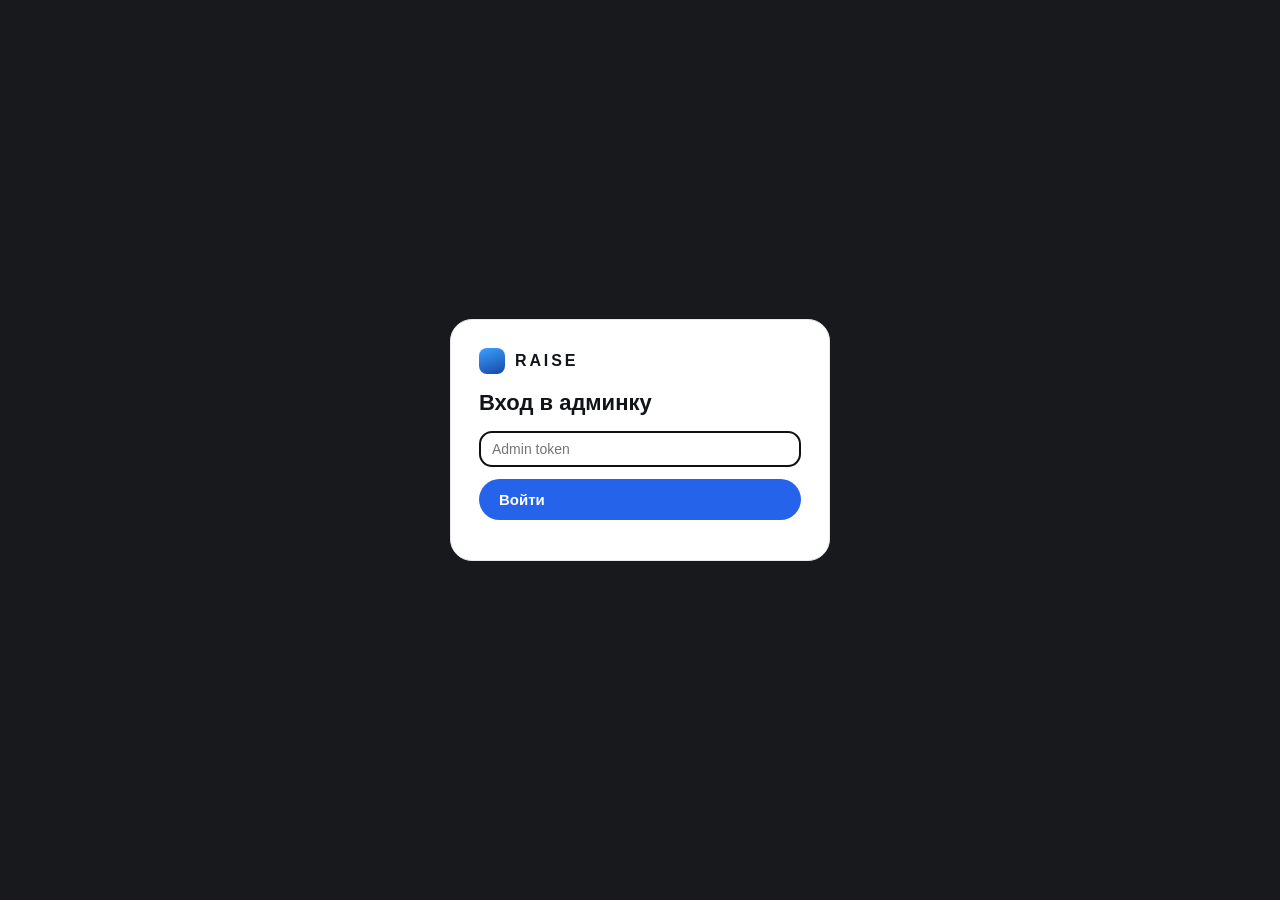
==== commit 3a28e4f0: "admin: new analytics dashboard as index.html, word catalog (with Analytics/Remote config) as catalog" ====
--- a/admin/index.html
+++ b/admin/index.html
@@ -1,295 +1,1293 @@
-<!doctype html>
-<html lang="en"><head><meta charset="utf-8"><meta name="viewport" content="width=device-width,initial-scale=1">
-<title>Raise Admin — word catalog</title>
+<!doctype html><html lang="ru"><head><meta charset="utf-8"/>
+<meta name="viewport" content="width=device-width, initial-scale=1"/><meta name="robots" content="noindex"/>
+<title>Raise · админка</title>
 <style>
-:root{--bg:#07080F;--panel:#0E1020;--card:rgba(255,255,255,.06);--stroke:rgba(255,255,255,.12);--ink:#fff;--muted:rgba(255,255,255,.62);--lime:#C8FF3D;--mint:#5CF2C2;--violet:#8B7CFF;--coral:#FF7A6B;--amber:#FFC65C}
-*{box-sizing:border-box}body{margin:0;background:var(--bg);color:var(--ink);font:14px/1.5 -apple-system,BlinkMacSystemFont,Inter,system-ui,sans-serif}
-header{display:flex;gap:14px;align-items:center;padding:14px 20px;border-bottom:1px solid var(--stroke);position:sticky;top:0;background:rgba(7,8,15,.9);backdrop-filter:blur(12px);z-index:5}
-header b{color:var(--lime);font-size:18px}header .sp{flex:1}
-.layout{display:grid;grid-template-columns:300px 1fr;min-height:calc(100vh - 57px)}
-aside{border-right:1px solid var(--stroke);padding:14px;overflow:auto;max-height:calc(100vh - 57px)}
-main{padding:20px;overflow:auto}
-input,select,textarea,button{font:inherit;color:var(--ink);background:var(--card);border:1px solid var(--stroke);border-radius:10px;padding:8px 10px}
-input:focus,textarea:focus{outline:1px solid var(--lime)}
-button{cursor:pointer}button.primary{background:linear-gradient(135deg,var(--lime),var(--mint));color:#000;font-weight:800;border:0}
-button.danger{color:var(--coral)}button:disabled{opacity:.4;cursor:default}
-.pack{padding:8px 10px;border-radius:10px;cursor:pointer;display:flex;justify-content:space-between;align-items:center;gap:8px}.pack:hover{background:var(--card)}.pack.on{background:rgba(200,255,61,.12);outline:1px solid var(--lime)}
-.pack small{color:var(--muted)}.tag{font-size:11px;padding:2px 7px;border-radius:99px;background:rgba(255,255,255,.1)}.tag.pro{background:rgba(255,198,92,.18);color:var(--amber)}
-.topic{margin:12px 0 4px;font-size:11px;letter-spacing:.08em;color:var(--muted);text-transform:uppercase}
-table{width:100%;border-collapse:collapse}th,td{text-align:left;padding:6px 8px;border-bottom:1px solid var(--stroke);vertical-align:top}th{font-size:11px;color:var(--muted);text-transform:uppercase;letter-spacing:.06em}
-td input{width:100%;padding:5px 7px;border-radius:7px}td.id{color:var(--muted);font-size:12px;white-space:nowrap}
-.row{display:flex;gap:10px;align-items:center;flex-wrap:wrap;margin:10px 0}
-.card{background:var(--card);border:1px solid var(--stroke);border-radius:16px;padding:16px;margin-bottom:16px}
-.toast{position:fixed;right:20px;bottom:20px;background:#1a1d33;border:1px solid var(--stroke);padding:12px 16px;border-radius:12px;max-width:420px;display:none}
-.toast.show{display:block}.toast.err{border-color:var(--coral)}
-.dirty{color:var(--amber)}.muted{color:var(--muted)}.grid10{display:grid;grid-template-columns:repeat(5,1fr);gap:8px}
-label.f{display:flex;flex-direction:column;gap:4px;font-size:12px;color:var(--muted)}
-dialog{background:var(--panel);color:var(--ink);border:1px solid var(--stroke);border-radius:18px;padding:22px;width:min(760px,92vw)}dialog::backdrop{background:rgba(0,0,0,.6)}
-.kbd{font-size:11px;color:var(--muted)}
-</style></head>
-<body>
-<header><b>Raise Admin</b><span class="muted" id="repoLabel">not connected</span><span class="sp"></span>
-<span id="dirtyLabel" class="dirty"></span>
-<button id="btnStats">Analytics</button><button id="btnConfig">Remote config</button><button id="btnSettings">Settings</button><button id="btnReload">Reload</button><button class="primary" id="btnPublish" disabled>Publish changes</button></header>
-
-<div class="layout">
-<aside>
-  <div class="row"><input id="search" placeholder="Search word in any language…" style="flex:1"></div>
-  <div class="row"><button id="btnNewPack">+ New pack</button><button id="btnAI">✦ AI add words</button></div>
-  <div id="packList"></div>
+/* Raise — shared styles (landing, legal, support). Deep blue + sky blue like the app. */
+:root{
+  --bg:#06122b; --panel:#0c1d45; --panel2:#10245a; --line:rgba(255,255,255,.09);
+  --ink:#f5f6fa; --muted:#9ba3b8; --gold:#3AA0FF; --gold2:#2171E0; --green:#76FF03;
+}
+*{box-sizing:border-box;margin:0;padding:0}
+html{scroll-behavior:smooth}
+body{background:var(--bg);color:var(--ink);
+  font:16px/1.65 -apple-system,BlinkMacSystemFont,"SF Pro Text","Segoe UI",Roboto,Helvetica,Arial,sans-serif;
+  -webkit-font-smoothing:antialiased}
+a{color:var(--gold);text-decoration:none}
+a:hover{text-decoration:underline}
+.wrap{max-width:1080px;margin:0 auto;padding:0 24px}
+.doc{max-width:820px}
+
+/* Nav */
+header{position:sticky;top:0;z-index:20;background:rgba(6,18,43,.78);backdrop-filter:blur(14px);-webkit-backdrop-filter:blur(14px);border-bottom:1px solid var(--line)}
+.nav{display:flex;align-items:center;justify-content:space-between;height:64px;max-width:1080px;margin:0 auto;padding:0 24px}
+.brand{display:flex;align-items:center;gap:10px;font-weight:750;color:var(--ink);letter-spacing:.01em}
+.brand:hover{text-decoration:none}
+.brand img{width:30px;height:30px;border-radius:8px}
+.nav a.link{color:var(--muted);font-size:14px;margin-left:22px}
+.nav a.link:hover,.nav a.link.on{color:var(--ink);text-decoration:none}
+.btn{display:inline-flex;align-items:center;gap:8px;background:var(--gold);color:#fff;font-weight:750;font-size:15px;padding:12px 20px;border-radius:999px;transition:.15s;border:0;cursor:pointer}
+.btn:hover{filter:brightness(1.06);text-decoration:none}
+.btn.ghost{background:transparent;border:1px solid var(--line);color:var(--ink)}
+.nav .btn{padding:9px 16px;font-size:14px;margin-left:22px}
+
+/* Landing */
+.hero{padding:72px 0 40px;display:grid;grid-template-columns:1.1fr .9fr;gap:40px;align-items:center}
+.pill{display:inline-flex;align-items:center;gap:8px;font-size:13px;color:var(--gold);border:1px solid rgba(58,160,255,.3);background:rgba(58,160,255,.07);padding:6px 12px;border-radius:999px;margin-bottom:18px}
+.hero h1{font-size:54px;line-height:1.04;font-weight:800;letter-spacing:-.025em}
+.hero h1 span{color:var(--gold)}
+.hero p.sub{color:var(--muted);font-size:18px;margin:18px 0 28px;max-width:46ch}
+.cta{display:flex;gap:12px;flex-wrap:wrap;align-items:center}
+.hero-art{position:relative;border-radius:28px;overflow:hidden;border:1px solid var(--line);aspect-ratio:1/1;
+  background:radial-gradient(120% 90% at 70% 20%,rgba(58,160,255,.22),transparent 60%),linear-gradient(160deg,#2F94FC,#1747A6)}
+.hero-art img{position:absolute;inset:8% 8% 4%;width:84%;height:auto;object-fit:contain;filter:drop-shadow(0 30px 40px rgba(0,0,0,.5))}
+.rate-chip{position:absolute;left:18px;top:18px;background:rgba(6,18,43,.8);backdrop-filter:blur(8px);border:1px solid var(--line);border-radius:14px;padding:10px 14px;font-size:14px}
+.rate-chip b{color:var(--gold)}
+section.block{padding:48px 0}
+.sec-title{font-size:32px;font-weight:800;letter-spacing:-.015em;margin-bottom:8px}
+.sec-sub{color:var(--muted);margin-bottom:28px}
+.grid{display:grid;grid-template-columns:repeat(3,1fr);gap:16px}
+.card{background:var(--panel);border:1px solid var(--line);border-radius:18px;padding:22px}
+.card .ic{width:42px;height:42px;border-radius:12px;display:grid;place-items:center;background:rgba(58,160,255,.1);font-size:21px;margin-bottom:14px}
+.card h3{font-size:17px;margin-bottom:6px}
+.card p{color:var(--muted);font-size:14.5px}
+.band{margin:40px 0 64px;padding:44px;border-radius:26px;background:linear-gradient(135deg,#0d3a8a,#0c1d45 60%);border:1px solid var(--line);text-align:center}
+.band h2{font-size:30px;font-weight:800;margin-bottom:10px}
+.band p{color:var(--muted);margin-bottom:24px}
+
+/* Documents */
+main.docmain{padding-top:56px;padding-bottom:80px}
+.docmain h1{font-size:38px;line-height:1.15;font-weight:800;letter-spacing:-.02em;margin-bottom:14px}
+.meta{color:var(--muted);font-size:14px;margin-bottom:6px}
+.intro{color:var(--muted);font-size:17px;margin:22px 0 8px}
+.docmain h2{font-size:23px;font-weight:750;margin:44px 0 12px;padding-top:20px;border-top:1px solid var(--line)}
+.docmain h3{font-size:17.5px;font-weight:700;margin:24px 0 8px}
+.docmain p{margin:0 0 14px}
+.docmain ul{margin:0 0 16px;padding-left:22px}
+.docmain li{margin-bottom:8px}
+strong{font-weight:650}
+.box{background:var(--panel);border:1px solid var(--line);border-radius:14px;padding:20px 22px;margin:0 0 20px}
+.box p:last-child{margin-bottom:0}
+.box.warn{background:rgba(58,160,255,.06);border-color:rgba(58,160,255,.3)}
+.tablewrap{overflow-x:auto;margin:0 0 20px;-webkit-overflow-scrolling:touch}
+table{width:100%;border-collapse:collapse;font-size:14.5px;min-width:560px}
+th,td{text-align:left;vertical-align:top;padding:11px 14px;border:1px solid var(--line)}
+th{background:var(--panel);font-weight:650}
+td{color:var(--muted)}
+td strong{color:var(--ink)}
+.toc{background:var(--panel);border:1px solid var(--line);border-radius:14px;padding:20px 22px;margin:28px 0 8px}
+.toc h2{font-size:13px!important;text-transform:uppercase;letter-spacing:.08em;color:var(--muted);border:0!important;margin:0 0 12px!important;padding:0!important}
+.toc ol{margin:0;padding-left:20px;columns:2;column-gap:28px}
+.toc li{margin-bottom:6px;font-size:14.5px}
+.toc a{color:var(--muted)}
+
+/* Support */
+.contact{display:grid;grid-template-columns:1fr 1fr;gap:16px;margin:28px 0 12px}
+.contact .card h3{margin-bottom:8px}
+details{background:var(--panel);border:1px solid var(--line);border-radius:14px;padding:16px 20px;margin-bottom:10px}
+details summary{cursor:pointer;font-weight:650;list-style:none;display:flex;justify-content:space-between;gap:12px}
+details summary::-webkit-details-marker{display:none}
+details summary::after{content:"+";color:var(--gold);font-weight:800}
+details[open] summary::after{content:"–"}
+details p,details ul{color:var(--muted);margin-top:10px}
+details ul{padding-left:20px}
+.diag{font:13px/1.5 ui-monospace,SFMono-Regular,Menlo,monospace;color:var(--muted);background:var(--panel2);border-radius:10px;padding:10px 12px;margin-top:10px;white-space:pre-wrap;display:none}
+
+/* Footer */
+footer{border-top:1px solid var(--line);padding:32px 0;color:var(--muted);font-size:13.5px}
+.foot{display:flex;justify-content:space-between;flex-wrap:wrap;gap:16px;align-items:center;max-width:1080px;margin:0 auto;padding:0 24px}
+.foot a{color:var(--muted);margin-left:18px}
+.foot a:hover{color:var(--ink);text-decoration:none}
+
+@media(max-width:860px){
+  .hero{grid-template-columns:1fr;padding:40px 0 20px}
+  .hero h1{font-size:40px}
+  .grid{grid-template-columns:1fr 1fr}
+  .contact{grid-template-columns:1fr}
+  .nav a.link{display:none}
+  .docmain h1{font-size:30px}
+  .toc ol{columns:1}
+}
+@media(max-width:540px){.grid{grid-template-columns:1fr}.band{padding:30px 20px}}
+
+/* Opened from the app with ?embed=1 — hide site chrome. */
+body.embed header,body.embed footer{display:none}
+body.embed main.docmain{padding-top:24px}
+
+</style>
+<style>
+:root{--bg:#f3f4f6;--panel:#fff;--panel2:#f6f7f9;--line:#e7e9ee;--ink:#111418;--muted:#6b7280;--gold:#2563eb;--gold2:#1d4ed8;
+ --lime:#c8f169;--side:#17191d;--side2:#24272d;--green:#16a34a;--red:#dc2626;--orange:#f59e0b;--violet:#7c3aed}
+body{font-size:14px;line-height:1.5;background:var(--bg);color:var(--ink)}
+a{color:var(--gold2)}
+.app{display:flex;min-height:100vh}
+/* sidebar */
+.side{width:248px;flex:none;background:var(--side);color:#e5e7eb;position:sticky;top:0;height:100vh;display:flex;flex-direction:column;padding:22px 14px 16px;overflow-y:auto}
+.logo{font-weight:900;letter-spacing:.18em;font-size:16px;color:#fff;padding:0 12px 18px;display:flex;align-items:center;gap:10px}
+.logo i{width:26px;height:26px;border-radius:8px;background:linear-gradient(160deg,#3AA0FF,#1747A6);display:inline-block}
+.side h6{font-size:11px;letter-spacing:.14em;color:#8a8f98;font-weight:700;margin:18px 12px 6px}
+.sn{display:flex;align-items:center;gap:12px;width:100%;background:none;border:0;color:#e5e7eb;font:inherit;font-size:15px;font-weight:600;padding:11px 12px;border-radius:12px;cursor:pointer;text-align:left}
+.sn:hover{background:var(--side2)}
+.sn.on{background:var(--lime);color:#111418}
+.sn em{font-style:normal;width:20px;text-align:center}
+.sn .badge{margin-left:auto;background:#ef4444;color:#fff;font-size:11px;font-weight:800;border-radius:999px;padding:1px 7px}
+.sn.on .badge{background:#111418;color:var(--lime)}
+.side .grow{flex:1}
+.mbar{display:none;position:sticky;top:0;z-index:40;background:var(--side);color:#fff;align-items:center;justify-content:space-between;padding:12px 16px}
+.mbar .logo{padding:0;font-size:15px}
+.burger{background:none;border:0;color:#fff;font-size:26px;line-height:1;cursor:pointer;padding:4px 6px}
+.sclose{display:none;margin-left:auto;width:40px;height:40px;border-radius:50%;border:0;background:#fff;color:#111418;font-size:16px;cursor:pointer}
+.side-bg{display:none;position:fixed;inset:0;background:rgba(0,0,0,.45);z-index:58}
+.side-bg.on{display:block}
+.logout{margin-top:16px;background:#fff;color:#111418;border:0;border-radius:999px;padding:10px;font-weight:700;cursor:pointer}
+/* main */
+.main{flex:1;min-width:0}
+.page{display:none;max-width:1320px;margin:0 auto;padding:36px 40px 80px}.page.on{display:block}
+.head{display:flex;align-items:flex-start;gap:16px;flex-wrap:wrap;margin-bottom:18px}
+.head h1{font-size:34px;font-weight:800;letter-spacing:-.02em;line-height:1.1}
+.head .sub{color:var(--muted);font-size:13px;margin-top:4px}
+.head .right{margin-left:auto;display:flex;gap:10px;flex-wrap:wrap;align-items:center}
+select,input[type=text],input[type=search],input[type=password],input[type=number],input[type=date],textarea{background:#fff;color:var(--ink);border:1px solid var(--line);border-radius:12px;padding:9px 12px;font-size:14px;font-family:inherit}
+.pills{display:inline-flex;background:#e9ebef;border-radius:14px;padding:4px}
+.pills button{background:none;border:0;padding:7px 14px;border-radius:10px;font-weight:700;color:var(--muted);cursor:pointer;font-size:13px}
+.pills button.on{background:#fff;color:var(--ink);box-shadow:0 1px 2px rgba(0,0,0,.08)}
+.btn.sm{padding:8px 14px;font-size:13px}
+.rng{position:relative}
+.calbtn{background:#fff;border:1px solid var(--line);border-radius:12px;padding:8px 12px;font-weight:700;cursor:pointer;font-size:13px;color:var(--ink);white-space:nowrap}
+.calbtn.on{background:var(--side);color:var(--lime);border-color:var(--side)}
+.calpop{display:none;position:absolute;right:0;top:calc(100% + 8px);z-index:45;background:#fff;border:1px solid var(--line);border-radius:16px;box-shadow:0 12px 30px rgba(0,0,0,.14);padding:14px;width:310px}
+.calpop.on{display:grid;gap:12px}
+.calpop .q{display:flex;flex-wrap:wrap;gap:6px}
+.calpop .q button{background:var(--panel2);border:1px solid var(--line);border-radius:999px;padding:5px 10px;font-size:12px;font-weight:700;cursor:pointer}
+.calpop label{display:grid;gap:4px;font-size:12px;color:var(--muted)}
+.calpop input[type=date]{width:100%}
+.tabs{display:flex;gap:4px;overflow-x:auto;border-bottom:1px solid var(--line);margin-bottom:22px}
+.tabs button{background:none;border:0;color:var(--muted);padding:12px 18px;font-size:15px;font-weight:700;border-bottom:3px solid transparent;cursor:pointer;white-space:nowrap}
+.tabs button.on{color:var(--ink);border-color:var(--lime)}
+section.tab{display:none}section.tab.on{display:block}
+.subtabs{display:flex;gap:4px;overflow-x:auto;border-bottom:1px solid var(--line);margin-bottom:22px}
+.subtabs button{background:none;border:0;color:var(--muted);padding:12px 18px;font-size:15px;font-weight:700;border-bottom:3px solid transparent;cursor:pointer;white-space:nowrap}
+.subtabs button.on{color:var(--ink);border-color:var(--lime)}
+section.stab{display:none}section.stab.on{display:block}
+h2{font-size:18px;margin:30px 0 12px;display:flex;align-items:center;gap:10px;flex-wrap:wrap}
+h2 small{color:var(--muted);font-weight:400;font-size:12px}
+.grid{display:grid;grid-template-columns:repeat(auto-fill,minmax(165px,1fr));gap:14px}
+.card{background:var(--panel);border:1px solid var(--line);border-radius:18px;padding:16px 18px}
+.kpi{min-height:118px}
+.kpi b{display:block;font-size:28px;font-weight:800;color:var(--ink);font-variant-numeric:tabular-nums;letter-spacing:-.01em}
+.kpi span{color:var(--muted);font-size:13px;display:block;margin-top:6px}
+.kpi i{font-style:normal;font-size:12px;margin-left:6px;font-weight:700}
+#kpis .kpi:first-child,.kpi.dark{background:var(--side);border-color:var(--side)}
+#kpis .kpi:first-child b,.kpi.dark b{color:var(--lime)}#kpis .kpi:first-child span,.kpi.dark span{color:#a1a5ad}
+.kpi.red b{color:var(--red)}
+.up{color:var(--green)}.down{color:var(--red)}.flat{color:var(--muted)}
+.two{display:grid;grid-template-columns:1fr 1fr;gap:16px}@media(max-width:1000px){.two{grid-template-columns:1fr}}
+.tablewrap{overflow-x:auto;border:1px solid var(--line);border-radius:16px;background:#fff}
+table{width:100%;border-collapse:collapse;font-size:13px}
+th{position:sticky;top:0;background:var(--panel2);color:var(--muted);font-weight:700;text-align:left;padding:10px 12px;white-space:nowrap;cursor:pointer}
+td{padding:9px 12px;border-top:1px solid var(--line);white-space:nowrap}
+td.num{text-align:right;font-variant-numeric:tabular-nums;color:var(--ink)}
+tr.click{cursor:pointer}tr.click:hover td{background:#f8fafc}
+.meta{color:var(--muted);font-size:12px}
+.err{color:var(--red)}.ok{color:var(--green)}
+.legend{display:flex;gap:14px;flex-wrap:wrap;font-size:12px;color:var(--muted);margin:6px 0}
+.legend i{display:inline-block;width:10px;height:10px;border-radius:3px;margin-right:5px;vertical-align:-1px}
+svg text{fill:var(--muted);font-size:10px}
+.fbar{display:grid;grid-template-columns:230px 1fr 120px;gap:10px;align-items:center;margin:6px 0}
+.fbar .bar{height:22px;border-radius:7px;background:linear-gradient(90deg,#93c5fd,var(--gold));min-width:2px}
+.fbar .v{text-align:right;font-variant-numeric:tabular-nums}
+.ins{display:grid;gap:10px}
+.insbox{background:#fff;border:1px solid var(--line);border-radius:20px;padding:20px 22px}
+.insbox h2{margin-top:0}
+.ins .card{display:grid;grid-template-columns:26px 1fr;gap:8px;align-items:start;background:var(--panel2);border:0;border-left:4px solid var(--orange);border-radius:12px}
+.ins .card.bad{border-left-color:var(--red)}.ins .card.warn{border-left-color:var(--orange)}.ins .card.good{border-left-color:var(--green)}.ins .card.info{border-left-color:var(--gold)}
+.ins b{display:block;color:var(--ink);font-size:15px}.ins p{color:var(--muted);margin-top:2px}
+.cfg .row{display:flex;align-items:center;justify-content:space-between;gap:14px;padding:12px 0;border-bottom:1px solid var(--line)}
+.cfg .row:last-child{border-bottom:0}.cfg small{color:var(--muted);display:block;font-size:12px}
+.animgrid{display:grid;grid-template-columns:repeat(auto-fill,minmax(180px,1fr));gap:12px;margin-top:12px}
+.acard{background:var(--panel);border:1px solid var(--line);border-radius:16px;padding:10px;display:flex;flex-direction:column;gap:6px}
+.acard.off{opacity:.45}
+.acard .th{position:relative;aspect-ratio:9/16;border-radius:10px;overflow:hidden;background:#000;cursor:pointer}
+.acard .th img,.acard .th video{width:100%;height:100%;object-fit:cover;display:block}
+.acard .th b{position:absolute;top:6px;right:6px;font-size:11px;padding:2px 7px;border-radius:6px;background:#fff;color:#0b1d42}
+.acard .th b.pro{background:var(--lime);color:#111418}
+.acard input[type=text]{background:var(--panel2);border-radius:8px;padding:6px 8px;font-size:13px;width:100%}
+.acard label{display:flex;align-items:center;gap:6px;font-size:12px;color:var(--muted);cursor:pointer}
+.acard .r{display:flex;gap:6px;flex-wrap:wrap;align-items:center}
+.acard .r button,.acard .up{background:var(--panel2);border:1px solid var(--line);color:var(--ink);border-radius:8px;padding:4px 8px;font-size:12px;cursor:pointer}
+.acard .up input{display:none}
+.newanim{display:grid;grid-template-columns:repeat(auto-fit,minmax(200px,1fr));gap:10px;align-items:end}
+.newanim input[type=text]{width:100%}
+.sw{position:relative;width:46px;height:26px;flex:none}.sw input{opacity:0;width:0;height:0}
+.sw i{position:absolute;inset:0;border-radius:26px;background:#cbd5e1;transition:.2s;cursor:pointer}
+.sw i:before{content:"";position:absolute;width:20px;height:20px;left:3px;top:3px;border-radius:50%;background:#fff;transition:.2s;box-shadow:0 1px 2px rgba(0,0,0,.2)}
+.sw input:checked+i{background:#22c55e}.sw input:checked+i:before{transform:translateX(20px)}
+.csv{background:#fff;border:1px solid var(--line);color:var(--muted);border-radius:8px;font-size:11px;padding:2px 8px;cursor:pointer}
+.hint{color:var(--muted);font-size:12px;margin:-4px 0 8px}
+/* CRM */
+.chips{display:flex;gap:8px;flex-wrap:wrap;margin:6px 0 14px}
+.chips button{background:#fff;border:1px solid var(--line);border-radius:999px;padding:7px 14px;font-weight:700;font-size:13px;color:var(--muted);cursor:pointer}
+.chips button.on{background:var(--side);border-color:var(--side);color:var(--lime)}
+.st{display:inline-block;font-size:11px;font-weight:800;border-radius:999px;padding:2px 9px;white-space:nowrap}
+.st.active{background:#dcfce7;color:#166534}.st.trial{background:#ede9fe;color:#5b21b6}.st.cancelled{background:#ffedd5;color:#9a3412}
+.st.billing_issue{background:#fee2e2;color:#991b1b}.st.expired{background:#e5e7eb;color:#374151}.st.free{background:#f3f4f6;color:#6b7280}
+.stars{color:#f59e0b;letter-spacing:1px;white-space:nowrap}.stars s{color:#d1d5db;text-decoration:none}
+.uid{font-family:ui-monospace,SFMono-Regular,Menlo,monospace;font-size:12px}
+.fb{display:grid;gap:12px}
+.fbc{background:#fff;border:1px solid var(--line);border-radius:18px;padding:16px 18px}
+.fbc.low{border-left:4px solid var(--red)}.fbc .t{font-size:15px;margin:6px 0 8px;white-space:pre-wrap;word-break:break-word}
+.fbc .m{display:flex;gap:10px;flex-wrap:wrap;align-items:center;color:var(--muted);font-size:12px}
+.del{margin-left:auto;background:#fff;border:1px solid var(--line);color:var(--red);border-radius:999px;padding:4px 10px;font-size:12px;font-weight:700;cursor:pointer}
+.del:hover{background:#fee2e2}
+.del.mini{margin-left:6px;padding:1px 7px;font-size:11px}
+.srow .v{display:flex;justify-content:flex-end;align-items:center;gap:4px;white-space:nowrap}
+.srow{grid-template-columns:120px 1fr 150px}
+.chips button .meta{font-weight:400;margin-left:2px}
+.drawer-bg{position:fixed;inset:0;background:rgba(17,20,24,.35);z-index:50;display:none}
+.drawer{position:fixed;top:0;right:0;bottom:0;width:min(560px,100%);background:var(--bg);z-index:51;transform:translateX(100%);transition:transform .25s;overflow-y:auto;box-shadow:-10px 0 40px rgba(0,0,0,.15)}
+.drawer.on{transform:none}.drawer-bg.on{display:block}
+.drawer .in{padding:24px}
+.drawer .x{position:sticky;top:0;float:right;background:#fff;border:1px solid var(--line);border-radius:999px;width:36px;height:36px;cursor:pointer;font-size:16px}
+.kv{display:grid;grid-template-columns:repeat(2,1fr);gap:10px}
+.kv div{background:#fff;border:1px solid var(--line);border-radius:12px;padding:9px 12px}
+.kv span{display:block;font-size:11px;color:var(--muted)}.kv b{font-size:14px;word-break:break-all}
+.tl{border-left:2px solid var(--line);margin-left:6px;padding-left:14px}
+.tl div{position:relative;padding:6px 0;font-size:13px}
+.tl div:before{content:"";position:absolute;left:-20px;top:12px;width:10px;height:10px;border-radius:50%;background:#cbd5e1;border:2px solid var(--bg)}
+.tl div.pay:before{background:var(--green)}.tl div.pw:before{background:var(--gold)}.tl div.fbk:before{background:var(--orange)}
+.tl code{font-size:11px;color:var(--muted);word-break:break-all}
+/* login */
+.login{position:fixed;inset:0;background:var(--side);z-index:60;display:none;align-items:center;justify-content:center}
+.login.on{display:flex}
+.login .box{background:#fff;border-radius:22px;padding:28px;width:min(380px,92%);display:grid;gap:12px}
+.login h3{font-size:22px}
+@media(max-width:860px){.app{display:block}
+ .mbar{display:flex}
+ .side{position:fixed;top:0;left:0;bottom:0;z-index:59;width:min(320px,84vw);height:100vh;transform:translateX(-100%);transition:transform .25s;box-shadow:10px 0 40px rgba(0,0,0,.3);padding-top:18px}
+ .side.open{transform:none}.sclose{display:inline-flex;align-items:center;justify-content:center}
+ .side .logo{padding-right:0}
+ .page{padding:20px 16px 60px}.head h1{font-size:28px}.head .right{margin-left:0;width:100%}.head .right input,.head .right select{width:100%}
+ .rng{position:static}.calpop{position:fixed;left:16px;right:16px;top:50%;transform:translateY(-50%);width:auto}
+ .tabs button,.subtabs button{padding:10px 12px;font-size:14px}
+ .fbar{grid-template-columns:110px 1fr 90px}.kv{grid-template-columns:1fr}}
+</style></head><body>
+<div class="login" id="login"><form class="box" id="loginf">
+ <div class="logo" style="color:#111418;padding:0"><i></i>RAISE</div><h3>Вход в админку</h3>
+ <input id="tok" type="password" placeholder="Admin token" autocomplete="current-password"/>
+ <button class="btn" type="submit">Войти</button><span id="loginmsg" class="err"></span></form></div>
+<div class="mbar" id="mbar"><div class="logo"><i></i>RAISE</div><button class="burger" id="burger" aria-label="Меню">☰</button></div>
+<div class="side-bg" id="sidebg"></div>
+<div class="app">
+<aside class="side" id="side">
+ <div class="logo"><i></i>RAISE<button class="sclose" id="sclose" aria-label="Закрыть">✕</button></div>
+ <button class="sn on" data-p="analytics"><em>📊</em>Аналитика</button>
+ <h6>ЛЮДИ</h6>
+ <button class="sn" data-p="users"><em>👤</em>Пользователи</button>
+ <button class="sn" data-p="feedback"><em>💬</em>Отзывы<span class="badge" id="fbbadge" style="display:none"></span></button>
+ <h6>ЭКСПЕРИМЕНТЫ</h6>
+ <button class="sn" data-p="abtests"><em>🧪</em>A/B тесты</button>
+ <h6>РЕКЛАМА</h6>
+ <button class="sn" data-p="ads"><em>📣</em>Расходы на рекламу</button>
+ <h6>КОНТЕНТ</h6>
+ <a class="sn" href="https://kostiantynchukhas.github.io/raise-site/admin/catalog.html" style="text-decoration:none;display:flex"><em>📚</em>Каталог слов</a>
+ <h6>СИСТЕМА</h6>
+ <button class="sn" data-p="settings"><em>⚙️</em>Конфиг</button>
+ <button class="sn" data-p="health"><em>📡</em>События</button>
+ <div class="grow"></div>
+ <button class="logout" id="logout">Выйти</button>
 </aside>
-<main>
-  <div id="empty" class="card"><h2 style="margin-top:0">Word catalog</h2>
-  <p class="muted">Pick a pack on the left. Edit any cell, add or delete words, then <b>Publish changes</b> — the admin commits the JSON straight to GitHub, bumps the pack version and rebuilds <code>manifest.json</code>. The app picks up the new version on its next sync. No server needed.</p>
-  <p class="muted">First time: open <b>Settings</b> and paste a GitHub token (fine-grained, <i>Contents: read & write</i> on this repo). Optionally add an Anthropic API key to translate new words automatically.</p></div>
-  <div id="editor" style="display:none">
-    <div class="card">
-      <div class="row">
-        <h2 id="packTitle" style="margin:0"></h2><span class="tag" id="packMeta"></span>
-        <span class="sp" style="flex:1"></span>
-        <label class="f">Level <select id="packLevel"><option>a1</option><option>a2</option><option>b1</option><option>b2</option><option>c1</option></select></label>
-        <label class="f">Pro <select id="packPremium"><option value="true">yes</option><option value="false">free</option></select></label>
-        <button id="btnAddRow">+ Add word</button>
-        <button class="danger" id="btnDeletePack">Delete pack</button>
-      </div>
-      <p class="muted" style="margin:4px 0 0">Tip: the app shows a word for a language pair only when both languages are filled. Keep strings short (≤ 60 chars) — they're rendered on a watch face.</p>
-    </div>
-    <div class="card" style="padding:0;overflow:auto"><table id="tbl"><thead><tr><th>id</th><th>en</th><th>uk</th><th>ru</th><th>pl</th><th>de</th><th>fr</th><th>es</th><th>it</th><th>pt</th><th>tr</th><th>example (en)</th><th></th></tr></thead><tbody></tbody></table></div>
+<div class="main">
+<div class="page on" id="p-analytics">
+ <div class="head"><div><h1>Аналитика</h1><div class="sub" id="msg"></div></div>
+  <div class="right">
+   <select id="seg" title="Сегмент пользователей"><option value="all">Все пользователи</option><option value="organic">Только органика</option>
+    <option value="paid">Только реклама</option><option value="unknown">Без атрибуции</option></select>
+   <select id="ctry" title="Страна"><option value="">🌍 Все страны</option></select>
+   <span class="pills" id="dpills"><button data-d="7">7 дн.</button><button data-d="30">30 дн.</button><button data-d="90">90 дн.</button><button data-d="365">365 дн.</button></span>
+   <span class="rng"><button class="calbtn" id="calbtn" type="button">📅 <span id="callbl">Календарь</span></button>
+    <div class="calpop" id="calpop">
+     <div class="q"><button data-q="today">Сегодня</button><button data-q="yesterday">Вчера</button><button data-q="week">Эта неделя</button><button data-q="month">Этот месяц</button><button data-q="lastmonth">Прошлый месяц</button></div>
+     <label>День или начало периода<input type="date" id="rfrom"/></label>
+     <label>Конец периода (пусто — один день)<input type="date" id="rto"/></label>
+     <div style="display:flex;gap:8px"><button class="btn sm" id="rgo" type="button">Показать</button><button class="btn sm ghost" id="rclear" type="button" style="background:#fff;color:var(--ink);border:1px solid var(--line)">Сбросить</button></div>
+    </div></span>
+   <input type="hidden" id="days" value="30"/><button class="btn sm" id="go" title="Обновить">↻</button>
+  </div></div>
+ <div class="tabs" id="tabs">
+  <button data-t="overview" class="on">Обзор</button><button data-t="funnel">Воронка</button>
+  <button data-t="acq">Источники</button><button data-t="geo">Страны</button><button data-t="money">Деньги</button>
+  <button data-t="ret">Удержание</button>
+ </div>
+<section class="tab on" id="t-overview">
+ <div class="grid" id="kpis"><p class="meta">Загрузка…</p></div>
+ <div class="insbox" style="margin-top:18px"><h2>Что улучшить <small>автоматические выводы по цифрам за период</small></h2><div class="ins" id="insights"></div></div>
+ <h2>Установки по дням <small>органика / реклама / без атрибуции</small></h2>
+ <div class="card"><div class="legend" id="lg1"></div><div id="ch1"></div></div>
+ <h2>Подписки и выручка по дням</h2>
+ <div class="card"><div class="legend" id="lg2"></div><div id="ch2"></div></div>
+</section>
+
+<section class="tab" id="t-funnel">
+ <h2>Воронка установок <small>доля установивших за период, дошедших до шага</small>
+  <select id="abv" style="margin-left:10px"><option value="">все пользователи</option><option value="A">только вариант A</option><option value="B">только вариант B</option></select></h2><div class="card" id="funnel"></div>
+ <p class="meta" style="margin:14px 0 0">Результаты A/B-тестов (пейвол, экран оценки) — в разделе «A/B тесты» слева.</p>
+ <div class="two"><div><h2>Онбординг <small>по экранам</small></h2><div class="card" id="onb"></div></div>
+ <div><h2>Когда покупают <small>от установки до триала/покупки</small></h2><div class="card" id="ttp"></div></div></div>
+ <h2>Пейвол по триггерам <small>где показали → нажали «купить» → купили</small></h2><div id="paywall"></div>
+ <h2>Закрытые функции → покупка <small>купили в течение 24 ч после упора в PRO</small></h2><div id="features"></div>
+</section>
+
+<section class="tab" id="t-acq">
+ <h2>Органика vs реклама <small>за выбранный период</small></h2><div id="compare"></div>
+ <h2>Источники и кампании <small>когорта установок периода: конверсия, выручка, расходы</small></h2><div id="sources"></div>
+ <h2>Ссылки и параметры <small>что пришло из AppsFlyer / OneLink: источник (pid) · кампания (c) · af_channel · deep_link_value · sub1</small></h2>
+ 
+ <div id="links"></div>
+</section>
+
+<section class="tab" id="t-geo">
+ <p class="hint" style="margin-top:14px">Нажмите на страну в таблице — вся админка (обзор, воронка, деньги, удержание) отфильтруется по ней. Сбросить — «Все страны» вверху.</p>
+ <div class="two"><div><h2>Выручка по странам <small>топ-12</small></h2><div class="card" id="geo-rev"></div></div>
+ <div><h2>Установки по странам <small>топ-12 · доля органики</small></h2><div class="card" id="geo-inst"></div></div></div>
+ <div class="two"><div><h2>Лучшая конверсия <small>уст→подписка, от 20 установок</small></h2><div class="card" id="geo-best"></div></div>
+ <div><h2>Самый высокий ARPU <small>выручка на установку, от 20 установок</small></h2><div class="card" id="geo-arpu"></div></div></div>
+ <h2>Все страны <small>когорта установок периода · органика и реклама</small></h2><div id="countries"></div>
+</section>
+
+<section class="tab" id="t-money">
+ <h2>Продукты <small>триалы, конверсии, продления, возвраты</small></h2><div id="products"></div>
+ <h2>Когорты триалов <small>по неделям старта триала</small></h2><div id="trials"></div>
+ <h2>LTV когорт <small>выручка на установку через 0 / 7 / 30 дней</small></h2><div id="ltv"></div>
+ <div class="two"><div><h2>Статусы подписок</h2><div id="status"></div></div><div><h2>Причины отмены <small>за период</small></h2><div id="reasons"></div>
+ <h2>Через сколько отменяют</h2><div id="cafter"></div></div></div>
+ <h2>Платёжные проблемы <small>Apple не смогла списать оплату → баннер «Обновите оплату» → оплата прошла</small></h2>
+ <div class="two"><div class="card" id="bill"></div><div id="billnow"></div></div>
+ <h2>Win-back <small>отключили автопродление → увидели скидку на возвращение → купили</small></h2><div class="card" id="winback"></div>
+ <h2>Время покупок <small>час UTC — для пушей и показа рекламы</small></h2><div class="card"><div class="legend" id="lg3"></div><div id="ch3"></div></div>
+</section>
+
+<section class="tab" id="t-ret">
+ <h2>Удержание <small>доля вернувшихся на день N (по неделям установки)</small></h2><div id="retention"></div>
+ <h2>Версии приложения <small>как конвертирует каждый релиз</small></h2><div id="versions"></div>
+ <h2>Что делают в приложении <small>и доля подписчиков среди них</small></h2><div id="engagement"></div>
+</section>
+
+<section class="tab" id="t-rel" style="display:none">
+ <p class="hint" style="margin-top:14px">Что изменили новые версии: пуш после старта триала, напоминания (день 1/3/7/14) и «Проверка безопасности». Данные появляются с версии 2.1. Фильтры сегмента, страны и периода сверху работают и здесь.</p>
+ <h2>По версиям <small>активные, триалы, отмены в тот же день, триал→оплата, проверка безопасности</small></h2><div id="rel_versions"></div>
+ <h2>Пуш после старта триала <small>снижает ли отмены в тот же день · триал→оплата считается для триалов старше 4 дней</small></h2><div id="rel_trialpush"></div>
+ <h2>Открытия пушей <small>по типу и версии · купили в течение 24 ч после нажатия</small></h2><div id="rel_push"></div>
+ <div class="two"><div><h2>Что находит проверка <small>последняя проверка каждого пользователя</small></h2><div class="card" id="rel_issues"></div></div>
+ <div><h2>Что нажимают в проверке <small>и покупки в течение 24 ч</small></h2><div id="rel_actions"></div></div></div>
+</section>
+
+</div>
+
+<div class="page" id="p-abtests">
+ <div class="head"><div><h1>A/B тесты</h1><div class="sub">кто в каком варианте, что делают и сколько платят · <span id="abperiod"></span></div></div>
+  <div class="right"><span class="pills" id="abpills"><button data-d="7">7 дн.</button><button data-d="30">30 дн.</button><button data-d="90">90 дн.</button><button data-d="365">365 дн.</button></span>
+   <button class="btn sm" id="abgo" title="Обновить">↻</button></div></div>
+ <div class="subtabs" id="abtabs"><button data-t="paywall" style="display:none">Пейвол</button><button data-t="rating" class="on">Оценка</button><button data-t="cfg">Управление</button></div>
+
+ <section class="stab" id="st-paywall">
+  <p class="meta" id="abstat_pay"></p>
+  <h2>Результаты по вариантам <small>когорта установок периода с назначенным вариантом</small></h2><div id="ab"></div>
+  <div class="two"><div><h2>Воронка · вариант A</h2><div class="card" id="abfa"></div></div><div><h2>Воронка · вариант B</h2><div class="card" id="abfb"></div></div></div>
+  <p class="meta" style="margin-top:12px">В тест попадают только новые пользователи, установившие приложение после включения теста. Фильтры сегмента и страны берутся со страницы «Аналитика».</p>
+ </section>
+
+ <section class="stab on" id="st-rating">
+  <p class="meta" id="abstat_rate"></p>
+  <div class="card" id="abverdict" style="margin-bottom:12px"></div>
+  <div id="abrate"><p class="meta">Загрузка…</p></div>
+  <p class="meta" style="margin-top:12px">A — экран «Как вам Raise?» с кнопкой «Не сейчас». B — экран «Оцените — и день Pro ваш»: звёзды и кнопка «Оценить и получить день Pro». «вне теста» — те, кто видел экран без назначенного варианта (тест выключен или старая версия). Считаем пользователей, а не события.</p>
+ </section>
+
+ <section class="stab" id="st-cfg">
+  <h2>Экран оценки <small>изменения применяются в течение ~5 мин, новым пользователям</small></h2>
+  <p class="meta" id="abstat_rate2"></p>
+  <div class="card cfg" id="abcfg_rate"><p class="meta">Загрузка…</p></div>
+  <h2 style="display:none">Пейвол</h2>
+  <div class="card cfg" id="abcfg_pay" style="display:none"><p class="meta">Загрузка…</p></div>
+  <p style="margin-top:8px"><button class="btn sm" id="absave" style="display:none">Сохранить</button> <span id="abcfgmsg" class="meta"></span></p>
+ </section>
+</div>
+
+<div class="page" id="p-users">
+ <div class="head"><div><h1>Пользователи</h1><div class="sub" id="umsg">последние активные за период · нажмите на строку — карточка пользователя</div></div>
+  <div class="right"><input type="search" id="uq" placeholder="Поиск по user_id / Adapty profile" size="30"/></div></div>
+ <div class="chips" id="uchips"><button data-f="new">🆕 Только новые</button><button data-f="all" class="on">Все</button><button data-f="paying">Платящие</button><button data-f="trial">Триал</button>
+  <button data-f="churned">Отменили / истекли</button><button data-f="free">Бесплатные</button><button data-f="feedback">Оставили оценку</button></div>
+ <div id="users"><p class="meta">Загрузка…</p></div>
+</div>
+
+<div class="page" id="p-feedback">
+ <div class="head"><div><h1>Отзывы</h1><div class="sub">оценки и отзывы из приложения: экран «Как вам Raise?» после подарка «1 день Pro бесплатно»</div></div>
+  <div class="right"><input type="search" id="fq" placeholder="Поиск по тексту" size="26"/></div></div>
+ <div class="chips" id="vchips"><button data-v="" class="on">Все версии</button></div>
+ <div class="grid" id="fbkpis"><p class="meta">Загрузка…</p></div>
+ <div class="two"><div><h2>Оценки <small>последняя оценка каждого пользователя · 🗑 удаляет все оценки этой строки за период</small></h2><div class="card" id="fbstars"></div></div>
+ <div><h2>Подарок: 1 день Pro <small>пейвол и оффер закрыты → «ты счастливчик» → оценка → день Pro</small> <button class="del mini" data-delgift="all" title="Очистить всю воронку подарка за период">🗑 очистить</button></h2><div class="card" id="fbgift"></div></div></div>
+ <h2>Все отзывы <small>текст после 1–3 звёзд, новые сверху</small></h2>
+ <div class="chips" id="fchips"><button data-s="" class="on">Все</button><button data-s="1">★ 1</button><button data-s="2">★ 2</button><button data-s="3">★ 3</button></div>
+ <div class="fb" id="fblist"></div>
+</div>
+
+<div class="page" id="p-ads">
+ <div class="head"><div><h1>Расходы на рекламу</h1><div class="sub">для CPI / CAC / ROAS во вкладке «Аналитика → Источники»</div></div></div>
+ <div class="card"><p class="hint">CSV с заголовком: date,source,campaign_id,campaign_name,adset_id,adset_name,spend_usd,impressions,clicks,installs — source и campaign_id как в AppsFlyer (media_source / campaign_id).</p>
+ <textarea id="spend" rows="8" style="width:100%" placeholder="2026-10-01,Apple Search Ads,123,Brand,,,25.40,1000,80,30"></textarea>
+ <p style="margin-top:8px"><button class="btn sm" id="spendgo">Импортировать</button> <span id="spendmsg" class="meta"></span></p></div>
+</div>
+
+<div class="page" id="p-anim">
+ <div class="head"><div><h1>Анимации зарядки</h1><div class="sub">видео хранятся в Cloudflare R2, приложение подхватывает изменения при открытии вкладки «Зарядка» или свайпе вниз</div></div></div>
+ <p class="hint">Порядок меняется стрелками ←/→. «Показывать» выключает анимацию в приложении без удаления файла. PRO — только для подписчиков. Нажмите на превью, чтобы посмотреть видео. Изменения применяются после «Сохранить».</p>
+ <p style="margin-top:10px"><button class="btn sm" id="anim-save">Сохранить</button> <button class="btn sm ghost" id="anim-add" style="background:#fff;color:var(--ink);border:1px solid var(--line)">+ Добавить анимацию</button> <span id="animmsg" class="meta"></span></p>
+ <div class="card" id="anim-new" style="display:none;margin-top:12px">
+  <div class="newanim">
+   <div><div class="meta">Название</div><input type="text" id="an-title" placeholder="Neon wave"/></div>
+   <div><div class="meta">Видео (.mp4, вертикальное 9:16, до 25 МБ)</div><input type="file" id="an-video" accept="video/mp4,video/quicktime"/></div>
+   <div><div class="meta">Превью (.jpg / .png, 9:16)</div><input type="file" id="an-thumb" accept="image/jpeg,image/png,image/webp"/></div>
+   <div><label class="meta"><input type="checkbox" id="an-pro" checked/> PRO</label></div>
+   <div><button class="btn sm" id="an-go">Загрузить и добавить</button></div>
   </div>
-</main>
+ </div>
+ <div class="animgrid" id="anim"><p class="meta">Загрузка…</p></div>
 </div>
 
-<dialog id="dlgConfig" style="width:min(640px,96vw)"><div class="row" style="margin-top:0"><h3 style="margin:0">Remote config</h3><span class="sp" style="flex:1"></span><button onclick="this.closest('dialog').close()">Close</button></div>
-<p class="muted" style="margin-top:0">Changes reach the app on its next launch (cached up to 1 minute).</p>
-<div class="card" style="display:flex;align-items:center;gap:14px"><div style="flex:1"><b>Rating request on onboarding</b><div class="muted" style="font-size:13px">Shows the App Store rating prompt on the 2nd onboarding screen (languages). Key: <code>onboarding_rating</code></div></div>
-<label style="display:flex;align-items:center;gap:8px"><input type="checkbox" id="rcRating" style="width:22px;height:22px"> <span id="rcRatingTxt">Off</span></label></div>
-<details style="margin-top:10px"><summary class="muted">Raw JSON (advanced)</summary><textarea id="rcRaw" style="width:100%;height:180px;margin-top:8px;font-family:ui-monospace,Menlo,monospace;font-size:13px"></textarea></details>
-<div class="row"><span id="rcMsg" class="muted"></span><span class="sp" style="flex:1"></span><button class="primary" id="rcSave">Save</button></div></dialog>
-<dialog id="dlgStats" style="width:min(1100px,96vw)"><div class="row" style="margin-top:0"><h3 style="margin:0">Analytics</h3><span class="sp" style="flex:1"></span>
-<div class="row" style="margin:0;gap:6px"><button class="stTab primary" data-t="overview">Overview</button><button class="stTab" data-t="users">Users</button><button class="stTab" data-t="events">All steps</button></div>
-<select id="stDays"><option value="7">7 days</option><option value="30" selected>30 days</option><option value="90">90 days</option></select>
-<button id="stLoad">Refresh</button><button onclick="this.closest('dialog').close()">Close</button></div>
-<div id="stBody" class="muted">Loading…</div></dialog>
-<style>.bar{height:22px;border-radius:7px;background:linear-gradient(90deg,var(--lime),var(--mint));min-width:2px}.brow{display:grid;grid-template-columns:170px 1fr 120px;gap:10px;align-items:center;margin:6px 0;font-size:13px}.kpis{display:grid;grid-template-columns:repeat(4,1fr);gap:10px}.kpi b{font-size:24px;display:block}.drop{color:var(--coral);font-size:12px}.urow{cursor:pointer}.urow:hover td{background:rgba(255,255,255,.04)}.mono{font-family:ui-monospace,Menlo,monospace;font-size:12px}.sess td{background:rgba(200,255,61,.08);font-weight:700}.pill{display:inline-block;padding:1px 7px;border-radius:99px;font-size:11px;background:var(--card);border:1px solid var(--stroke)}.pro{color:#000;background:var(--lime);border:0}</style>
-<dialog id="dlgSettings"><h3 style="margin-top:0">Settings</h3>
-<div class="grid10" style="grid-template-columns:1fr 1fr">
-<label class="f">GitHub owner <input id="sOwner" value="KostiantynChukhas" placeholder="your-github-username"></label>
-<label class="f">Repository <input id="sRepo" value="raise-site" placeholder="raise-site"></label>
-<label class="f">Branch <input id="sBranch" value="main"></label>
-<label class="f">Content folder in repo <input id="sPath" value="content"></label>
-<label class="f" style="grid-column:1/3">GitHub token (fine-grained, Contents read/write) <input id="sToken" type="password" placeholder="github_pat_…"></label>
-<label class="f" style="grid-column:1/3">AI proxy URL (server/ai-proxy) <input id="sProxy" value="https://raise-ai.raise-app.workers.dev"></label>
-<label class="f" style="grid-column:1/3">Admin token (ADMIN_TOKEN of the proxy — not the OpenAI key) <input id="sAdmintoken" type="password"></label>
+<div class="page" id="p-settings">
+ <div class="head"><div><h1>Конфиг</h1><div class="sub">настройки приложения · применяются в течение ~5 мин</div></div></div>
+ <div class="card cfg" id="cfg"><p class="meta">Загрузка…</p></div>
+ <p style="margin-top:8px"><button class="btn sm" id="save" style="display:none">Сохранить</button> <span id="cfgmsg" class="meta"></span></p>
 </div>
-<p class="kbd">Everything is stored in this browser's localStorage only.</p>
-<div class="row" style="justify-content:flex-end"><button id="sCancel">Cancel</button><button class="primary" id="sSave">Save & connect</button></div></dialog>
-
-<dialog id="dlgNewPack"><h3 style="margin-top:0">New pack</h3>
-<div class="grid10" style="grid-template-columns:1fr 1fr">
-<label class="f">Topic (a-z, used as id prefix) <input id="npTopic" placeholder="e.g. medicine"></label>
-<label class="f">Level <select id="npLevel"><option>a1</option><option>a2</option><option>b1</option><option>b2</option><option>c1</option></select></label>
-</div><p class="muted">Topics the app knows: general, travel, food, work, it, business, health, shopping, home, family, emotions, education, finance, transport, nature, sports, culture, relationships, emergency, phrases. A new topic name will show as “Everyday” in the app until the app adds it — prefer existing topics.</p>
-<div class="row" style="justify-content:flex-end"><button id="npCancel">Cancel</button><button class="primary" id="npCreate">Create</button></div></dialog>
-
-<dialog id="dlgAI"><h3 style="margin-top:0">AI: add words to <span id="aiPack"></span></h3>
-<label class="f">Describe what to add (or paste a list of English words)<textarea id="aiPrompt" rows="4" placeholder="e.g. 15 words about renting a car: deposit, insurance, mileage…"></textarea></label>
-<div class="row"><label class="f">How many <input id="aiCount" type="number" value="10" min="1" max="40" style="width:90px"></label><span class="muted">Translates into all 10 languages; you review before publishing.</span></div>
-<div class="row" style="justify-content:flex-end"><button id="aiCancel">Cancel</button><button class="primary" id="aiRun">Generate</button></div></dialog>
-
-<div class="toast" id="toast"></div>
+
+<div class="page" id="p-health">
+ <div class="head"><div><h1>События</h1><div class="sub">сбор событий из приложения: сколько пришло, что отклонено, вебхуки Adapty</div></div></div>
+ <div class="grid" id="health"></div>
+ <h2>Отклонённые события</h2><div id="rejected"></div>
+ <h2>Аномалии интеграций</h2><div id="anomalies"></div>
+</div>
+</div></div>
+<div class="drawer-bg" id="dbg"></div><aside class="drawer" id="drawer"><div class="in" id="dcont"></div></aside>
 <script>
-const LANGS=["en","uk","ru","pl","de","fr","es","it","pt","tr"];
-const LEVELS=["a1","a2","b1","b2","c1"];
-const S={get:k=>localStorage.getItem("raise_"+k)||"",set:(k,v)=>localStorage.setItem("raise_"+k,v)};
-let manifest=null, packs={}, shas={}, dirty=new Set(), current=null, deleted=new Set();
-
-const $=s=>document.querySelector(s);
-function toast(msg,err){const t=$("#toast");t.textContent=msg;t.className="toast show"+(err?" err":"");clearTimeout(t._x);t._x=setTimeout(()=>t.className="toast",err?6000:3000)}
-
-function cfg(){const px=(S.get("proxy")||"https://raise-ai.raise-app.workers.dev").replace("raise-ai.k-chukhas.workers.dev","raise-ai.raise-app.workers.dev");return{owner:S.get("owner"),repo:S.get("repo"),branch:S.get("branch")||"main",path:(S.get("path")||"content").replace(/^\/|\/$/g,""),token:S.get("token"),proxy:px.replace(/\/$/,""),admintoken:S.get("admintoken")}}
-function api(p,opt={}){const c=cfg();return fetch("https://api.github.com"+p,{...opt,headers:{Authorization:"Bearer "+c.token,Accept:"application/vnd.github+json","X-GitHub-Api-Version":"2022-11-28",...(opt.headers||{})}})}
-const b64e=s=>btoa(unescape(encodeURIComponent(s))), b64d=s=>decodeURIComponent(escape(atob(s.replace(/\n/g,""))));
-
-async function getFile(path){const c=cfg();const r=await api(`/repos/${c.owner}/${c.repo}/contents/${c.path}/${path}?ref=${c.branch}`);if(!r.ok)throw new Error(path+": "+r.status);const j=await r.json();return{sha:j.sha,text:b64d(j.content)}}
-async function putFile(path,text,msg,sha){const c=cfg();const r=await api(`/repos/${c.owner}/${c.repo}/contents/${c.path}/${path}`,{method:"PUT",body:JSON.stringify({message:msg,content:b64e(text),branch:c.branch,...(sha?{sha}:{})})});if(!r.ok)throw new Error("PUT "+path+": "+r.status+" "+(await r.text()).slice(0,200));return(await r.json()).content.sha}
-async function delFile(path,msg,sha){const c=cfg();const r=await api(`/repos/${c.owner}/${c.repo}/contents/${c.path}/${path}`,{method:"DELETE",body:JSON.stringify({message:msg,sha,branch:c.branch})});if(!r.ok)throw new Error("DELETE "+path+": "+r.status)}
-
-async function load(){
-  const c=cfg();if(!c.owner||!c.repo||!c.token){$("#dlgSettings").showModal();return}
-  $("#repoLabel").textContent=`${c.owner}/${c.repo} · ${c.path}`;
-  try{
-    const m=await getFile("manifest.json");manifest=JSON.parse(m.text);shas["manifest.json"]=m.sha;
-    packs={};dirty.clear();deleted.clear();
-    await Promise.all(manifest.packs.map(async p=>{const f=await getFile(p.url);packs[p.id]=JSON.parse(f.text);shas[p.url]=f.sha}));
-    renderList();updateDirty();toast(`Loaded ${manifest.packs.length} packs, ${Object.values(packs).reduce((a,p)=>a+p.concepts.length,0)} words`);
-  }catch(e){toast("Load failed: "+e.message,true)}
-}
-function renderList(){
-  const q=$("#search").value.trim().toLowerCase();const el=$("#packList");el.innerHTML="";
-  const byTopic={};manifest.packs.forEach(p=>{(byTopic[p.topic]=byTopic[p.topic]||[]).push(p)});
-  for(const topic of Object.keys(byTopic).sort()){
-    const h=document.createElement("div");h.className="topic";h.textContent=topic;el.appendChild(h);
-    for(const p of byTopic[topic].sort((a,b)=>LEVELS.indexOf(a.level)-LEVELS.indexOf(b.level))){
-      const pk=packs[p.id];if(!pk)continue;
-      const hits=q?pk.concepts.filter(c=>Object.values(c.t).some(v=>v.toLowerCase().includes(q))).length:null;
-      if(q&&!hits)continue;
-      const d=document.createElement("div");d.className="pack"+(current===p.id?" on":"");
-      d.innerHTML=`<span>${p.level.toUpperCase()} <small>${pk.concepts.length} words${hits!=null?` · ${hits} hits`:""}</small>${dirty.has(p.id)?' <span class="dirty">●</span>':""}</span><span class="tag ${p.premium?"pro":""}">${p.premium?"Pro":"free"}</span>`;
-      d.onclick=()=>{current=p.id;renderList();renderEditor()};el.appendChild(d);
+(function(){
+var $ = function(id){ return document.getElementById(id); };
+var tok = $('tok');
+try { tok.value = localStorage.getItem('rw_admin') || ''; $('seg').value = localStorage.getItem('rw_seg') || 'all';
+      $('days').value = localStorage.getItem('rw_days') || '30'; } catch(e) {}
+var R = {}, CFG = null;
+var API = 'https://raise-api.raise-app.workers.dev';
+try { var qa = new URLSearchParams(location.search).get('api'); if (qa) localStorage.setItem('rw_api', qa.replace(/\/$/, '')); API = localStorage.getItem('rw_api') || API; } catch(e) {}
+
+// ---------- tabs ----------
+$('tabs').onclick = function(ev){
+  var t = ev.target.getAttribute('data-t'); if (!t) return;
+  [].forEach.call(document.querySelectorAll('.tabs button'), function(b){ b.classList.toggle('on', b === ev.target); });
+  [].forEach.call(document.querySelectorAll('section.tab'), function(s){ s.classList.toggle('on', s.id === 't-' + t); });
+  try { localStorage.setItem('rw_tab', t); } catch(e) {}
+};
+try { var lt = localStorage.getItem('rw_tab'); if (lt) { var b = document.querySelector('.tabs button[data-t="' + lt + '"]'); if (b) b.click(); } } catch(e) {}
+
+// ---------- formatting ----------
+function esc(s){ return String(s == null ? '' : s).replace(/[&<>"]/g, function(c){ return {'&':'&amp;','<':'&lt;','>':'&gt;','"':'&quot;'}[c]; }); }
+function n(v){ return v == null || v === '' ? null : Number(v); }
+function money(v){ v = n(v); return v == null ? '—' : '$' + v.toLocaleString('en-US', {minimumFractionDigits: v < 10 && v % 1 ? 2 : 0, maximumFractionDigits: 2}); }
+function pct(v){ v = n(v); return v == null ? '—' : (Math.round(v * 10) / 10) + '%'; }
+function num(v){ v = n(v); return v == null ? '—' : v.toLocaleString('en-US'); }
+var LABEL = {
+  trigger:'Триггер', viewers:'Увидели', tapped_buy:'Нажали купить', purchased:'Купили', cancelled_in_apple_sheet:'Отмена в окне Apple',
+  failed:'Ошибка', closed:'Закрыли', cr_pct:'CR, %', tap_to_buy_pct:'Нажал→купил, %', bought_weekly:'Неделя', bought_yearly:'Год', bought_offer:'Спецпредл.',
+  feature:'Функция', users_locked:'Упёрлись', bought_24h:'Купили за 24 ч',
+  variant:'Вариант', test:'Тест', saw_paywall:'Увидели пейвол', tapped_buy:'Нажали «купить»', used_app:'Учили слова / циферблат',
+  trial_converted:'Триал → оплата', refunded:'Возвраты', paywall_to_tap_pct:'Пейвол → «купить»', tap_to_start_pct:'«Купить» → триал/оплата',
+  segment:'Тип', source:'Источник', campaign:'Кампания', installs:'Установки', trials:'Триалы', payers:'Платящие',
+  install_to_trial_pct:'Уст→триал, %', install_to_paid_pct:'Уст→оплата, %', revenue_usd:'Выручка', arpu_usd:'ARPU', spend_usd:'Расход',
+  cpi_usd:'CPI', cac_usd:'CAC', roas_pct:'ROAS, %', country:'Страна', organic_pct:'Органика, %', paywall_viewers:'Видели пейвол',
+  install_to_sub_pct:'Уст→подписка, %', product_id:'Продукт', trial_to_paid_pct:'Триал→оплата, %', direct_purchases:'Покупки без триала',
+  trial_conversions:'Конверсии триала', renewals:'Продления', proceeds_usd:'Доход (после Apple)', refunds:'Возвраты', refund_rate_pct:'Возвраты, %',
+  active_paid:'Активные платные', active_trials:'Активные триалы', week:'Неделя', converted:'Оплатили', pending:'Ещё идут',
+  cancelled_auto_renew:'Выключили автопродление', arpu_d0:'ARPU д0', arpu_d7:'ARPU д7', arpu_d30:'ARPU д30', arpu_to_date:'ARPU сейчас',
+  d1_pct:'День 1', d3_pct:'День 3', d7_pct:'День 7', d14_pct:'День 14', d30_pct:'День 30', app_version:'Версия', first_install:'Первая установка',
+  saw_paywall_pct:'Видели пейвол, %', trial_pct:'Триал, %', paid_pct:'Оплата, %', status:'Статус', users:'Пользователи', reason:'Причина',
+  after:'Через', action:'Действие', events:'События', of_them_subscribers:'Из них подписчики', subscriber_pct:'Подписчики, %',
+  event_name:'Событие', rejection_reason:'Причина', n:'Кол-во', created_at:'Когда', kind:'Тип', details:'Детали', metric:'Метрика',
+  organic:'Органика', paid:'Реклама', installs_prev:'Установки (прошлый период)', organic_installs:'Органика', paid_installs:'Реклама',
+  active_users:'Активные', trial_push_sent_pct:'Пуш триала отправлен, %', trial_push_open_pct:'Пуш открыли, %',
+  cancel_same_day_pct:'Отмена в тот же день, %', security_users:'Открыли проверку', security_pct:'Открыли проверку, %',
+  security_scans:'Проверок', avg_security_score:'Средняя оценка', reengage_push_users:'Вернулись по напоминанию',
+  push_group:'Группа', matured:'Триалов старше 4 дней', push_kind:'Пуш', opens:'Открытия', check_name:'Проверка',
+  channel:'Канал (af_channel)', deep_link_value:'deep_link_value', sub1:'sub1',
+  organic_revenue_usd:'Выручка органики', paid_revenue_usd:'Выручка рекламы', arppu_usd:'ARPPU', step:'Шаг', when:'Когда', subscribers:'Подписчики', share_pct:'Доля, %',
+  seen:'Увидели экран', picked:'Выбрали звёзды', picked_pct:'Выбрали, %', submitted:'Нажали «Оценить»', submitted_pct:'Нажали «Оценить», %',
+  high:'4–5 ★', high_pct:'4–5 ★, %', low:'1–3 ★', low_pct:'1–3 ★, %', skipped:'Пропустили без оценки', skipped_pct:'Пропуск, %',
+  feedback:'Написали отзыв', system_prompt:'Окно App Store', system_pct:'Окно App Store, %', avg_stars:'Средняя ★'
+};
+var RN = null; try { RN = new Intl.DisplayNames(['ru'], {type: 'region'}); } catch(e) {}
+function flag(c){ return /^[A-Z]{2}$/.test(c) ? String.fromCodePoint(127397 + c.charCodeAt(0), 127397 + c.charCodeAt(1)) : '🏳️'; }
+function cname(c){ if (!c || c === '??') return '🏳️ Неизвестно'; var nm = c; try { nm = RN ? RN.of(c) : c; } catch(e) {} return flag(c) + ' ' + nm + ' (' + c + ')'; }
+function cell(k, v){
+  if (k === 'country') return '<td><a href="#" data-country="' + esc(v) + '">' + esc(cname(v)) + '</a></td>';
+  if (v == null || v === '') return '<td class="num">—</td>';
+  if (/_usd$|^arpu_d|^arpu_to/.test(k)) return '<td class="num">' + money(v) + '</td>';
+  if (/_pct$/.test(k)) return '<td class="num">' + pct(v) + '</td>';
+  if (typeof v === 'number') return '<td class="num">' + num(v) + '</td>';
+  return '<td>' + esc(v) + '</td>';
+}
+var TABLES = {}, TOPTS = {};
+var KEYS = {
+  paywall: ['trigger','viewers','tapped_buy','purchased','cr_pct','tap_to_buy_pct','cancelled_in_apple_sheet','failed','closed','bought_weekly','bought_yearly','bought_offer'],
+  features: ['feature','users_locked','bought_24h','cr_pct'],
+  sources: ['segment','source','campaign','installs','trials','payers','install_to_trial_pct','install_to_paid_pct','revenue_usd','arpu_usd','spend_usd','cpi_usd','cac_usd','roas_pct'],
+  countries: ['country','installs','installs_prev','organic_installs','paid_installs','organic_pct','saw_paywall_pct','trials','payers','install_to_sub_pct','install_to_paid_pct','trial_to_paid_pct','revenue_usd','organic_revenue_usd','paid_revenue_usd','proceeds_usd','arpu_usd','arppu_usd','active_paid'],
+  products: ['product_id','trials','trial_to_paid_pct','trial_conversions','direct_purchases','renewals','revenue_usd','proceeds_usd','refunds','refund_rate_pct','active_paid','active_trials'],
+  trials: ['week','trials','converted','pending','trial_to_paid_pct','cancelled_auto_renew'],
+  ltv: ['week','installs','payers','arpu_d0','arpu_d7','arpu_d30','arpu_to_date','revenue_usd','proceeds_usd'],
+  status: ['status','product_id','users'], reasons: ['reason','users'], cafter: ['after','users'],
+  retention: ['week','installs','d1_pct','d3_pct','d7_pct','d14_pct','d30_pct'],
+  versions: ['app_version','first_install','installs','saw_paywall_pct','trial_pct','paid_pct','arpu_usd'],
+  engagement: ['action','users','events','of_them_subscribers','subscriber_pct'],
+  billnow: ['status','users'],
+  rel_versions: ['app_version','active_users','trials','trial_push_sent_pct','trial_push_open_pct','cancel_same_day_pct','trial_to_paid_pct','security_users','security_pct','security_scans','avg_security_score','reengage_push_users'],
+  rel_trialpush: ['app_version','push_group','trials','cancel_same_day_pct','matured','trial_to_paid_pct'],
+  rel_push: ['push_kind','app_version','opens','users','bought_24h'],
+  rel_actions: ['action','check_name','users','events','bought_24h'],
+  rejected: ['event_name','rejection_reason','app_version','n'], anomalies: ['created_at','kind','details'],
+  links: ['source','campaign','channel','deep_link_value','sub1','installs','trials','payers','install_to_paid_pct','revenue_usd']
+};
+function vcmp(a, b){ var x = String(a || '').split('.').map(Number), y = String(b || '').split('.').map(Number);
+  for (var i = 0; i < Math.max(x.length, y.length); i++) { var d = (y[i] || 0) - (x[i] || 0); if (d) return d; } return 0; }
+function table(id, rows, opts){
+  opts = opts || TOPTS[id] || {}; TOPTS[id] = opts; var el = $(id); if (!el) return;
+  if (rows && rows.error) { el.innerHTML = '<p class="err">' + (/analytics_ab/.test(rows.error)
+      ? 'Нет A/B-отчёта: выполните migrations/postgres/0005_ab_paywall.sql в Supabase → SQL Editor → Run, затем «Загрузить».'
+      : /PGRST202|analytics_release/.test(rows.error)
+      ? 'Нет отчётов по релизам: выполните migrations/postgres/0003_security_check.sql в Supabase → SQL Editor → Run, затем «Загрузить».'
+      : esc(rows.error)) + '</p>'; return; }
+  if (!rows || !rows.length) { el.innerHTML = '<p class="meta">Пока нет данных.</p>'; return; }
+  TABLES[id] = rows;
+  var keys = (opts.keys || KEYS[id] || Object.keys(rows[0])).filter(function(k){ return k in rows[0] || (KEYS[id] || []).indexOf(k) >= 0; });
+  var heat = opts.heat || [];
+  var h = '<div style="text-align:right;margin:-6px 0 4px"><button class="csv" data-csv="' + id + '">CSV</button></div><div class="tablewrap"><table><tr>' +
+    keys.map(function(k){ return '<th data-sort="' + id + '|' + k + '">' + esc(LABEL[k] || k) + '</th>'; }).join('') + '</tr>' +
+    rows.map(function(r){ return '<tr>' + keys.map(function(k){
+      var c = cell(k, r[k]);
+      if (heat.indexOf(k) >= 0 && r[k] != null) { var a = Math.min(1, Number(r[k]) / (opts.heatMax || 60)); c = c.replace('<td class="num">', '<td class="num" style="background:rgba(58,160,255,' + (0.08 + a * 0.5).toFixed(2) + ')">'); }
+      return c; }).join('') + '</tr>'; }).join('') + '</table></div>';
+  el.innerHTML = h;
+}
+document.addEventListener('click', function(ev){
+  var cc = ev.target.getAttribute && ev.target.getAttribute('data-country');
+  if (cc != null) { ev.preventDefault(); setCountry(cc); showPage('analytics'); var b = document.querySelector('.tabs button[data-t="overview"]'); if (b) b.click(); load(); return; }
+  var c = ev.target.getAttribute && ev.target.getAttribute('data-csv');
+  if (c && TABLES[c]) {
+    var rows = TABLES[c], keys = KEYS[c] || Object.keys(rows[0]);
+    var text = [keys.join(',')].concat(rows.map(function(r){ return keys.map(function(k){ var v = r[k] == null ? '' : String(r[k]); return /[",]/.test(v) ? '"' + v.replace(/"/g, '""') + '"' : v; }).join(','); })).join('\n');
+    var a = document.createElement('a'); a.href = URL.createObjectURL(new Blob([text], {type: 'text/csv'})); a.download = c + '.csv'; a.click();
+  }
+  var s = ev.target.getAttribute && ev.target.getAttribute('data-sort');
+  if (s) {
+    var p = s.split('|'), id = p[0], k = p[1], rows = (TABLES[id] || []).slice();
+    var dir = ev.target.getAttribute('data-dir') === 'desc' ? 1 : -1;
+    rows.sort(function(a, b){ var x = a[k], y = b[k]; if (x == null) return 1; if (y == null) return -1;
+      return (isNaN(x) || isNaN(y) ? String(x).localeCompare(String(y)) : x - y) * dir; });
+    table(id, rows); var th = document.querySelector('[data-sort="' + s + '"]'); if (th) th.setAttribute('data-dir', dir === 1 ? 'asc' : 'desc');
+  }
+});
+
+// ---------- charts (inline SVG) ----------
+function legend(id, series){ $(id).innerHTML = series.map(function(s){ return '<span><i style="background:' + s.color + '"></i>' + esc(s.label) + '</span>'; }).join(''); }
+function bars(id, rows, xKey, series, line, lab){
+  lab = lab || function(v){ return String(v).slice(5); };
+  var el = $(id); if (!rows || !rows.length || rows.error) { el.innerHTML = '<p class="meta">Нет данных.</p>'; return; }
+  var W = 1000, H = 230, P = 34, bw = (W - P * 2) / rows.length;
+  var max = 1, lmax = 1;
+  rows.forEach(function(r){ var s = 0; series.forEach(function(se){ s += Number(r[se.key] || 0); }); max = Math.max(max, s); if (line) lmax = Math.max(lmax, Number(r[line.key] || 0)); });
+  var g = '';
+  for (var i = 0; i <= 4; i++) { var y = H - P - (H - P * 2) * i / 4; g += '<line x1="' + P + '" x2="' + (W - P) + '" y1="' + y + '" y2="' + y + '" stroke="rgba(17,24,39,.07)"/><text x="2" y="' + (y + 3) + '">' + Math.round(max * i / 4) + '</text>';
+    if (line) g += '<text x="' + (W - P + 4) + '" y="' + (y + 3) + '">' + (line.money ? '$' : '') + Math.round(lmax * i / 4) + '</text>'; }
+  rows.forEach(function(r, i){
+    var x = P + i * bw, y0 = H - P;
+    series.forEach(function(se){ var v = Number(r[se.key] || 0), h = (H - P * 2) * v / max; if (h > 0) { g += '<rect x="' + (x + bw * 0.15) + '" y="' + (y0 - h) + '" width="' + Math.max(1, bw * 0.7) + '" height="' + h + '" rx="2" fill="' + se.color + '"><title>' + esc(r[xKey]) + ' · ' + esc(se.label) + ': ' + v + '</title></rect>'; y0 -= h; } });
+    if (rows.length <= 40 ? i % Math.ceil(rows.length / 10) === 0 : i % Math.ceil(rows.length / 12) === 0) g += '<text x="' + (x + 2) + '" y="' + (H - 14) + '">' + esc(lab(r[xKey])) + '</text>';
+  });
+  if (line) {
+    var pts = rows.map(function(r, i){ return (P + i * bw + bw / 2) + ',' + (H - P - (H - P * 2) * Number(r[line.key] || 0) / lmax); }).join(' ');
+    g += '<polyline points="' + pts + '" fill="none" stroke="' + line.color + '" stroke-width="2.2"/>';
+  }
+  el.innerHTML = '<svg viewBox="0 0 ' + W + ' ' + H + '" width="100%" preserveAspectRatio="none" style="height:230px">' + g + '</svg>';
+}
+function hbars(id, rows, labelKey, valKey, pctKey, fv){
+  fv = fv || num;
+  var el = $(id); if (!rows || !rows.length || rows.error) { el.innerHTML = '<p class="meta">Нет данных.</p>'; return; }
+  var max = Math.max.apply(null, rows.map(function(r){ return Number(r[valKey] || 0); }).concat([1]));
+  el.innerHTML = rows.map(function(r){ var v = Number(r[valKey] || 0);
+    return '<div class="fbar"><span>' + esc(r[labelKey]) + '</span><div class="bar" style="width:' + (100 * v / max).toFixed(1) + '%"></div><span class="v">' + fv(v) + (pctKey && r[pctKey] != null ? ' · ' + pct(r[pctKey]) : '') + '</span></div>'; }).join('');
+}
+
+function renderFunnel(){
+  var v = $('abv').value;
+  if (!v) { hbars('funnel', R.funnel, 'step', 'users', 'pct_of_installs'); return; }
+  var rows = (R.ab_funnel && R.ab_funnel.filter) ? R.ab_funnel.filter(function(r){ return r.variant === v; }) : [];
+  hbars('funnel', rows, 'step', 'users', 'pct_of_installs');
+}
+$('abv').onchange = renderFunnel;
+
+// ---------- A/B tests page (paywall, rating screen, settings) ----------
+var ABT = 'rating';
+function setAbTab(t, doLoad){
+  [].forEach.call($('abtabs').querySelectorAll('button'), function(b){ b.classList.toggle('on', b.getAttribute('data-t') === t); });
+  [].forEach.call(document.querySelectorAll('section.stab'), function(x){ x.classList.toggle('on', x.id === 'st-' + t); });
+  ABT = t; try { localStorage.setItem('rw_abtab', t); } catch(e) {}
+  if (doLoad && t === 'rating' && tok.value) loadRating();
+}
+$('abtabs').onclick = function(ev){ var t = ev.target.getAttribute && ev.target.getAttribute('data-t'); if (t) setAbTab(t, true); };
+try { var sat = localStorage.getItem('rw_abtab'); if (sat && $('st-' + sat)) setAbTab(sat, false); } catch(e) {}
+function renderAbPaywall(){
+  var rows = R.ab_summary;
+  table('ab', rows && rows.error ? rows : (rows || []), {keys: ['variant','test','users','saw_paywall','tapped_buy','cancelled_in_apple_sheet','paywall_to_tap_pct','tap_to_start_pct','trials','payers','trial_converted','install_to_trial_pct','install_to_paid_pct','revenue_usd','arpu_usd','refunded','used_app']});
+  var f = (R.ab_funnel && R.ab_funnel.filter) ? R.ab_funnel : [];
+  ['A', 'B'].forEach(function(v){ hbars('abf' + v.toLowerCase(), f.filter(function(r){ return r.variant === v; }), 'step', 'users', 'pct_of_installs'); });
+}
+function renderAbStatus(){
+  if (!CFG || !CFG.merged) return; var m = CFG.merged;
+  var skip = ' · «Не сейчас» в B: ' + (m.ab_rating_b_skip === 'delayed' ? 'появляется через 4 с' : 'нет кнопки');
+  var w = String(m.ab_rating_winner || '').toUpperCase(), sp = Number(m.ab_rating_split_b) || 0;
+  var rt = 'Тест экрана оценки — ' + (w ? 'всем принудительно вариант ' + w : sp > 0 ? 'идёт: ' + sp + '% пользователей видят B, остальные A' : 'выключен: все видят A (доля B = 0)') + skip;
+  var pw = String(m.ab_winner || '').toUpperCase(), ps = Number(m.ab_split_b) || 0;
+  var pt = 'Тест пейвола «' + (m.ab_test_name || '') + '» — ' + (pw ? 'всем принудительно вариант ' + pw : ps > 0 ? 'идёт: ' + ps + '% новых пользователей видят B' : 'выключен (доля B = 0)');
+  $('abstat_rate').textContent = rt; $('abstat_rate2').textContent = rt;
+}
+function renderAbCfg(){
+  if (!CFG) return;
+  cfgFill($('abcfg_rate'), CFG, function(k){ return /^ab_rating_/.test(k); });
+  cfgFill($('abcfg_pay'), CFG, function(k){ return /^ab_/.test(k) && !/^ab_rating_/.test(k); });
+  $('absave').style.display = ''; renderAbStatus();
+}
+$('absave').onclick = function(){ var b = {}, m = $('abcfgmsg');
+  [].forEach.call(document.querySelectorAll('#st-cfg input[type=text], #st-cfg input[type=number], #st-cfg select'), function(i){ var k = i.dataset.k;
+    if (k && i.value !== String(CFG.merged[k] == null ? '' : CFG.merged[k])) b[k] = (i.tagName !== 'SELECT' && i.value.trim() === '') ? null : i.value; });
+  if (!Object.keys(b).length) { m.className = 'meta'; m.textContent = 'Нет изменений'; return; }
+  saveCfg(b, 'abcfgmsg'); };
+function abVerdict(rows){
+  var a = null, b = null; rows.forEach(function(r){ if (r.variant === 'A') a = r; if (r.variant === 'B') b = r; });
+  if (!a || !b) return 'Нужны оба варианта. Выставьте ab_rating_split_b больше 0 во вкладке «Управление».';
+  function z(x1, n1, x2, n2){ var p = (x1 + x2) / (n1 + n2), se = Math.sqrt(p * (1 - p) * (1 / n1 + 1 / n2)); return se ? (x2 / n2 - x1 / n1) / se : 0; }
+  function line(name, k){ var d = 100 * (b[k] / b.users - a[k] / a.users), sig = Math.abs(z(a[k], a.users, b[k], b.users)) >= 1.96;
+    return '<b>' + name + ':</b> B ' + (d >= 0 ? '+' : '') + d.toFixed(1) + ' п.п. к A, ' + (sig ? 'различие значимо (95%)' : 'пока не значимо'); }
+  var small = Math.min(a.users, b.users) < 100 ? '<br><span class="meta">Данных мало: меньше 100 человек в варианте, выводы делать рано.</span>' : '';
+  return line('Поставили оценку', 'picked') + '<br>' + line('4–5 ★', 'high') + '<br>' + line('Пропустили без оценки', 'skipped') + small;
+}
+function loadRating(){
+  var el = $('abrate'); el.innerHTML = '<p class="meta">Загрузка…</p>';
+  api('/admin/api/ab_rating?days=' + effDays() + rangeQS()).then(function(rows){
+    if (rows && rows.error) throw new Error(rows.error);
+    rows = (rows || []).map(function(r){ r.seen = r.users; return r; });
+    $('abverdict').innerHTML = abVerdict(rows);
+    rows = rows.map(function(r){ var c = Object.assign({}, r); if (c.variant === '-') c.variant = 'вне теста'; return c; });
+    table('abrate', rows, {keys: ['variant','seen','picked','picked_pct','submitted','high','high_pct','low','skipped','skipped_pct','feedback','system_prompt','system_pct','avg_stars']});
+  }).catch(function(e){ $('abverdict').innerHTML = '';
+    el.innerHTML = '<p class="err">' + (/analytics_ab_rating|PGRST202/.test(String(e.message)) ? 'Нет отчёта по оценке: выполните raise-site/api/all-migrations.sql в Supabase → SQL Editor.' : esc(e.message)) + '</p>'; });
+}
+function loadAbtests(){
+  $('abperiod').textContent = RANGE ? rangeLabel() : 'последние ' + $('days').value + ' дн.';
+  renderAbPaywall(); renderAbCfg(); if (ABT === 'rating') loadRating();
+}
+$('abpills').onclick = function(ev){ var d = ev.target.getAttribute && ev.target.getAttribute('data-d'); if (!d) return; setRange(null); $('days').value = d; syncPills();
+  if (tok.value) { load().then(loadAbtests); loadCrm(); } };
+$('abgo').onclick = function(){ if (tok.value) { load().then(loadAbtests); } };
+
+// ---------- KPIs ----------
+var KPI = [
+  ['installs','Установки','num',1], ['organic_installs','Органические установки','num',1], ['paid_installs','Из рекламы','num',1],
+  ['trials','Триалы','num',1], ['new_paid','Новые платные подписки','num',1], ['revenue_usd','Выручка (gross)','money',1],
+  ['proceeds_usd','Доход после Apple','money',1], ['install_to_paywall_pct','Уст→пейвол','pct',1], ['install_to_trial_pct','Уст→триал','pct',1],
+  ['install_to_paid_pct','Уст→оплата','pct',1], ['trial_to_paid_pct','Триал→оплата','pct',1], ['arpu_usd','ARPU (выручка/установка)','money',1],
+  ['arppu_usd','ARPPU','money',1], ['renewals','Продления','num',1], ['refund_rate_pct','Возвраты','pct',-1], ['spend_usd','Расход на рекламу','money',0]
+];
+function fmtBy(t, v){ return t === 'money' ? money(v) : t === 'pct' ? pct(v) : num(v); }
+function renderKpis(k){
+  if (!k || k.error) { var e = String(k && k.error || '');
+    $('kpis').innerHTML = '<div class="card" style="grid-column:1/-1"><p class="err">' + (/PGRST202|analytics_growth/.test(e)
+      ? 'В базе нет отчётов: выполните migrations/postgres/0002_growth_reports.sql в Supabase → SQL Editor → Run, затем нажмите «Загрузить».'
+      : esc(e)) + '</p></div>'; return; }
+  var c = k.current || {}, p = k.previous || {}, s = k.snapshot || {};
+  var h = [['mrr_usd','MRR сейчас','money'], ['active_paid','Активные платные','num'], ['active_trials','Активные триалы','num'], ['auto_renew_off','Выключили автопродление','num']]
+    .map(function(x){ return '<div class="card kpi"><b>' + fmtBy(x[2], s[x[0]]) + '</b><span>' + x[1] + '</span></div>'; }).join('');
+  h += KPI.map(function(x){
+    var cur = n(c[x[0]]), prev = n(p[x[0]]), d = '';
+    if (cur != null && prev != null && x[3]) {
+      var diff = x[2] === 'pct' ? cur - prev : (prev ? (cur - prev) / prev * 100 : null);
+      if (diff != null && isFinite(diff)) { var good = diff * x[3] > 0, cls = Math.abs(diff) < 0.5 ? 'flat' : good ? 'up' : 'down';
+        d = '<i class="' + cls + '">' + (diff > 0 ? '▲' : diff < 0 ? '▼' : '') + Math.abs(Math.round(diff * 10) / 10) + (x[2] === 'pct' ? ' п.п.' : '%') + '</i>'; }
     }
+    return '<div class="card kpi"><b>' + fmtBy(x[2], cur) + d + '</b><span>' + x[1] + '</span></div>';
+  }).join('');
+  $('kpis').innerHTML = h;
+}
+
+// ---------- insights: rule engine ----------
+function insights(){
+  var out = [], k = (R.kpis || {}).current || {}, kp = (R.kpis || {}).previous || {}, s = (R.kpis || {}).snapshot || {};
+  function add(level, title, text){ out.push({level: level, title: title, text: text}); }
+  var inst = n(k.installs) || 0;
+  if (!inst) { add('info', 'Мало данных', 'За период нет установок с отправленной аналитикой. Проверьте, что вышла сборка с аналитикой, и вкладку «Настройки» → состояние сбора.'); return out; }
+  if (inst < 100) add('info', 'Выборка маленькая (' + inst + ' установок)', 'Выводы ниже ориентировочные: дождитесь хотя бы 300–500 установок, прежде чем менять цены или пейвол.');
+
+  // organic growth
+  var org = n(k.organic_installs), orgP = n(kp.organic_installs);
+  if (org != null && orgP) { var g = (org - orgP) / orgP * 100;
+    if (g >= 15) add('good', 'Органика растёт: +' + Math.round(g) + '%', 'Органических установок ' + org + ' против ' + orgP + ' в прошлом периоде. Закрепите рост: обновите скриншоты и ключевые слова (ASO), просите оценку в момент успеха (после очистки), отвечайте на отзывы.');
+    else if (g <= -15) add('bad', 'Органика падает: ' + Math.round(g) + '%', 'Проверьте позиции по ключевым словам и рейтинг в App Store Connect → Analytics. Частые причины: упал рейтинг/отзывы, конкуренты в выдаче, старые скриншоты. Сделайте A/B тест скриншотов (Product Page Optimization).'); }
+  var unk = n(k.unknown_installs) || 0;
+  if (inst >= 30 && unk / inst > 0.3) add('warn', Math.round(unk / inst * 100) + '% установок без атрибуции', 'Приложение не прислало данные AppsFlyer для этих пользователей — органику и рекламу нельзя разделить. Проверьте, что AppsFlyer инициализируется на старте и событие attribution доходит (Настройки → отклонённые события).');
+
+  // paywall reach
+  var reach = n(k.install_to_paywall_pct);
+  if (reach != null && reach < 80) add('bad', 'Пейвол видят только ' + pct(reach) + ' установивших', 'Каждый, кто не увидел пейвол, — потерянная продажа. Показывайте пейвол сразу после онбординга всем (триггер onboarding_flow) и при каждом запуске для неплатящих.');
+
+  var pw = R.paywall || [], onb = null, exitO = null;
+  if (pw.forEach) pw.forEach(function(r){ if (r.trigger === 'onboarding_flow') onb = r; if (r.trigger === 'exit_offer') exitO = r; });
+  if (onb && n(onb.viewers) >= 50) {
+    var cr = n(onb.cr_pct);
+    if (cr < 3) add('bad', 'Пейвол после онбординга конвертирует ' + pct(cr), 'Норма для приложений изучения слов 4–8%. Что тестировать: крупно показать триал «3 дня бесплатно», переключатель «Включить бесплатный пробный период», цену в неделю для годового плана, социальное доказательство (рейтинг, «1M+ очищено»), результат сканирования («у вас 3,2 ГБ мусора») прямо на пейволе.');
+    else if (cr >= 6) add('good', 'Сильный пейвол после онбординга: ' + pct(cr), 'Можно тестировать повышение цены на 10–20% или убрать недельный план в пользу годового — конверсия выдержит.');
+    var t2b = n(onb.tap_to_buy_pct);
+    if (t2b != null && n(onb.tapped_buy) >= 20 && t2b < 45) add('warn', 'Только ' + pct(t2b) + ' нажавших «купить» доходят до оплаты', 'Люди отменяют в системном окне Apple — видят реальную цену. Пишите итоговую цену и период крупно рядом с кнопкой, для триала — «Сегодня $0, затем $6.99/нед, отмена в любой момент».');
   }
-}
-function metaOf(id){return manifest.packs.find(p=>p.id===id)}
-function renderEditor(){
-  const p=packs[current],m=metaOf(current);if(!p){$("#editor").style.display="none";$("#empty").style.display="";return}
-  $("#empty").style.display="none";$("#editor").style.display="";
-  $("#packTitle").textContent=`${p.topic} · ${p.level.toUpperCase()}`;$("#packMeta").textContent=`v${p.version} · ${p.concepts.length} words`;
-  $("#packLevel").value=p.level;$("#packPremium").value=String(m.premium);
-  const q=$("#search").value.trim().toLowerCase();
-  const tb=$("#tbl tbody");tb.innerHTML="";
-  p.concepts.forEach((c,i)=>{
-    if(q&&!Object.values(c.t).some(v=>v.toLowerCase().includes(q)))return;
-    const tr=document.createElement("tr");
-    tr.innerHTML=`<td class="id">${c.id.replace(p.topic+".","")}</td>`+LANGS.map(l=>`<td><input data-i="${i}" data-l="${l}" value="${esc(c.t[l]||"")}"></td>`).join("")+`<td><input data-i="${i}" data-l="ex" value="${esc((c.ex&&c.ex.en)||"")}"></td><td><button class="danger" data-del="${i}">✕</button></td>`;
-    tb.appendChild(tr);
+  if (exitO && onb && n(exitO.viewers) >= 30) {
+    if (n(exitO.cr_pct) > n(onb.cr_pct)) add('info', 'Спецпредложение конвертирует лучше основного пейвола', 'Скидочный годовой (' + pct(exitO.cr_pct) + ') продаёт лучше основного (' + pct(onb.cr_pct) + '). Попробуйте основной годовой план дешевле или показывайте спецпредложение не только один раз.');
+    else if (n(exitO.cr_pct) < 1) add('warn', 'Спецпредложение почти не продаёт (' + pct(exitO.cr_pct) + ')', 'Сделайте скидку заметнее (зачёркнутая цена, −45%), добавьте таймер и сравнение «в неделю».');
+  }
+
+  // trial
+  var t2p = n(k.trial_to_paid_pct);
+  if (t2p != null && n(k.trials_matured) >= 20) {
+    if (t2p < 30) add('bad', 'Триал → оплата всего ' + pct(t2p), 'Пользователи отменяют триал. Что помогает: локальное уведомление за 24 ч до конца триала с напоминанием о ценности (сколько ГБ освобождено), автоочистка и виджеты в триале, письмо/пуш «ваш телефон снова заполнился». Проверьте причины отмены во вкладке «Деньги».');
+    else if (t2p >= 55) add('good', 'Триал хорошо конвертируется: ' + pct(t2p), 'Пользователи ценят продукт — можно продвигать триал агрессивнее (сделать его выбранным по умолчанию).');
+  }
+  var i2t = n(k.install_to_trial_pct), i2p = n(k.install_to_paid_pct);
+  if (i2t != null && i2t + (i2p || 0) < 5 && inst >= 100) add('warn', 'Всего ' + pct(k.install_to_any_pct) + ' установивших начинают подписку', 'Цель для утилит — 8–12%. Самые сильные рычаги: пейвол после первого сканирования («найдено 2,4 ГБ — очистить»), онбординг с вопросом о проблеме, закрытие ценных функций.');
+
+  // refunds
+  var rr = n(k.refund_rate_pct);
+  if (rr != null && rr > 5 && n(k.refunds) >= 3) add('bad', 'Высокая доля возвратов: ' + pct(rr), 'Apple может это учитывать. Чаще всего возвращают недельные подписки после случайной покупки: сделайте цену и период понятнее, не включайте автоматически дорогой план, добавьте экран «Управление подпиской» в настройках.');
+
+  // time to purchase
+  var tt = R.time_to_purchase || [];
+  if (tt.length) { var early = 0, tot = 0; tt.forEach(function(r, i){ tot += Number(r.subscribers || 0); if (i < 2) early += Number(r.subscribers || 0); });
+    if (tot >= 20) { var sh = early / tot * 100;
+      if (sh >= 70) add('info', Math.round(sh) + '% подписок оформляют в первый час', 'Почти все деньги решаются онбордингом и первым пейволом — тестируйте их в первую очередь (Adapty A/B тесты на placement cleanx.placement).');
+      else add('info', Math.round(100 - sh) + '% подписок приходят позже первого часа', 'Повторные показы работают: добавьте пейвол при повторном запуске, после второй очистки и пуш через 1–2 дня с результатом сканирования.'); } }
+
+  // features
+  var f = (R.features || []).filter ? (R.features || []).filter(function(r){ return n(r.users_locked) >= 20; }) : [];
+  if (f.length > 1) { f.sort(function(a, b){ return n(b.cr_pct) - n(a.cr_pct); }); var best = f[0];
+    add('info', 'Лучше всего продаёт функция «' + best.feature + '» (' + pct(best.cr_pct) + ')', 'Выносите её на пейвол первой строкой, показывайте раньше в онбординге и на главном экране.'); }
+
+  // sources
+  (R.sources || []).forEach && (R.sources || []).forEach(function(r){
+    if (r.segment === 'paid' && n(r.spend_usd) > 50 && n(r.roas_pct) != null && n(r.roas_pct) < 60) add('bad', 'Кампания «' + r.campaign + '» (' + r.source + ') окупается на ' + pct(r.roas_pct), 'Расход ' + money(r.spend_usd) + ', выручка ' + money(r.revenue_usd) + '. Снизьте ставки или отключите; перенесите бюджет в источники с лучшим ARPU.');
   });
-}
-const esc=s=>s.replace(/&/g,"&amp;").replace(/"/g,"&quot;").replace(/</g,"&lt;");
-function markDirty(id){dirty.add(id);updateDirty();renderList()}
-function updateDirty(){const n=dirty.size+deleted.size;$("#dirtyLabel").textContent=n?`${n} unpublished change${n>1?"s":""}`:"";$("#btnPublish").disabled=!n}
-
-$("#tbl").addEventListener("input",e=>{const i=+e.target.dataset.i,l=e.target.dataset.l;if(isNaN(i))return;const c=packs[current].concepts[i];
-  if(l==="ex"){c.ex=c.ex||{};c.ex.en=e.target.value}else c.t[l]=e.target.value;markDirty(current)});
-$("#tbl").addEventListener("click",e=>{const i=e.target.dataset.del;if(i==null)return;const c=packs[current].concepts[+i];if(!confirm(`Delete "${c.t.en}"?`))return;packs[current].concepts.splice(+i,1);markDirty(current);renderEditor()});
-$("#btnAddRow").onclick=()=>{const en=prompt("English word / phrase:");if(!en)return;addConcept(current,{en});renderEditor();markDirty(current);
-  const rows=$("#tbl tbody").children;rows[rows.length-1].scrollIntoView();};
-function slug(s){return s.toLowerCase().replace(/[^a-z0-9]+/g,"-").replace(/^-|-$/g,"")}
-function addConcept(id,t,ex){const p=packs[id];let cid=p.topic+"."+slug(t.en||"word"),n=2;while(p.concepts.some(c=>c.id===cid))cid=p.topic+"."+slug(t.en)+"-"+n++;
-  const full={};LANGS.forEach(l=>full[l]=t[l]||"");p.concepts.push({id:cid,t:full,...(ex?{ex:{en:ex}}:{})})}
-$("#packLevel").onchange=e=>{const p=packs[current];const m=metaOf(current);p.level=e.target.value;m.level=p.level;markDirty(current);renderEditor()};
-$("#packPremium").onchange=e=>{metaOf(current).premium=e.target.value==="true";dirty.add("__manifest__");updateDirty();renderList()};
-$("#btnDeletePack").onclick=()=>{if(!confirm("Delete this whole pack from the catalog?"))return;const m=metaOf(current);deleted.add(m.url);manifest.packs=manifest.packs.filter(p=>p.id!==current);delete packs[current];dirty.delete(current);current=null;dirty.add("__manifest__");updateDirty();renderList();renderEditor()};
-$("#btnNewPack").onclick=()=>$("#dlgNewPack").showModal();$("#npCancel").onclick=()=>$("#dlgNewPack").close();
-$("#npCreate").onclick=()=>{const topic=slug($("#npTopic").value),level=$("#npLevel").value;if(!topic)return;const id=`${topic}-${level}`;if(packs[id]){toast("Pack exists",true);return}
-  packs[id]={id,topic,level,version:0,concepts:[]};manifest.packs.push({id,topic,level,count:0,url:`packs/${id}.json`,version:0,premium:level!=="a1"});dirty.add(id);dirty.add("__manifest__");current=id;$("#dlgNewPack").close();updateDirty();renderList();renderEditor()};
-
-$("#btnAI").onclick=()=>{if(!current){toast("Pick a pack first",true);return}if(!cfg().proxy||!cfg().admintoken){toast("Add the AI proxy URL and admin token in Settings",true);return}$("#aiPack").textContent=current;$("#dlgAI").showModal()};
-$("#aiCancel").onclick=()=>$("#dlgAI").close();
-$("#aiRun").onclick=async()=>{const p=packs[current];const n=+$("#aiCount").value||10;const existing=new Set(Object.values(packs).flatMap(x=>x.concepts.map(c=>c.t.en.toLowerCase())));
-  $("#aiRun").disabled=true;$("#aiRun").textContent="Generating…";
-  try{
-    const r=await fetch(cfg().proxy+"/admin/pack",{method:"POST",headers:{"content-type":"application/json","authorization":"Bearer "+cfg().admintoken},body:JSON.stringify({topic:p.topic,level:p.level,count:n,avoid:[...existing].slice(0,400),prompt:$("#aiPrompt").value})});
-    if(!r.ok)throw new Error("proxy "+r.status+" "+(await r.text()).slice(0,160));
-    const arr=(await r.json()).words||[];
-    let added=0;for(const row of arr){if(!row.en||existing.has(row.en.toLowerCase()))continue;addConcept(current,row,row.ex);added++}
-    markDirty(current);renderEditor();$("#dlgAI").close();toast(`Added ${added} words — review, then publish`);
-  }catch(e){toast("AI failed: "+e.message,true)}finally{$("#aiRun").disabled=false;$("#aiRun").textContent="Generate"}};
-
-$("#btnPublish").onclick=async()=>{
-  const btn=$("#btnPublish");btn.disabled=true;btn.textContent="Publishing…";
-  try{
-    for(const url of deleted){await delFile(url,`content: remove ${url}`,shas[url]);delete shas[url]}
-    for(const id of [...dirty]){if(id==="__manifest__")continue;const p=packs[id];const m=metaOf(id);
-      p.version=(p.version||0)+1;m.version=p.version;m.count=p.concepts.length;
-      // light validation
-      const bad=p.concepts.filter(c=>!c.t.en);if(bad.length)throw new Error(`${id}: ${bad.length} words without English`);
-      shas[m.url]=await putFile(m.url,JSON.stringify(p,null,1),`content: ${id} v${p.version} (${p.concepts.length} words)`,shas[m.url]);dirty.delete(id)}
-    manifest.version=(manifest.version||0)+1;manifest.updatedAt=new Date().toISOString();
-    manifest.packs.forEach(m=>{m.count=packs[m.id]?packs[m.id].concepts.length:m.count});
-    shas["manifest.json"]=await putFile("manifest.json",JSON.stringify(manifest,null,1),`content: manifest v${manifest.version}`,shas["manifest.json"]);
-    dirty.clear();deleted.clear();updateDirty();renderList();renderEditor();toast(`Published manifest v${manifest.version}. GitHub Pages updates in ~1 minute.`);
-  }catch(e){toast("Publish failed: "+e.message,true)}finally{btn.textContent="Publish changes";updateDirty()}
+  var co = R['kpis@organic'] && R['kpis@organic'].current, cp = R['kpis@paid'] && R['kpis@paid'].current;
+  if (co && cp && n(co.installs) >= 30 && n(cp.installs) >= 30) {
+    var ao = n(co.arpu_usd) || 0, ap = n(cp.arpu_usd) || 0;
+    if (ap < ao * 0.6) add('warn', 'Реклама приносит пользователей хуже органики', 'ARPU рекламы ' + money(ap) + ' против ' + money(ao) + ' у органики. Проверьте таргетинг и креативы: обещание в рекламе должно совпадать с тем, что пользователь видит в онбординге.');
+  }
+
+  // countries
+  var cs = (R.countries || []).filter ? (R.countries || []).filter(function(r){ return n(r.installs) >= 25; }) : [];
+  if (cs.length >= 3) {
+    var tot2 = 0, sub2 = 0; cs.forEach(function(r){ tot2 += n(r.installs); sub2 += n(r.installs) * n(r.install_to_sub_pct) / 100; });
+    var avg = sub2 / tot2 * 100;
+    cs.forEach(function(r){
+      if (n(r.installs_prev) >= 20 && n(r.installs) >= n(r.installs_prev) * 1.5) add('good', cname(r.country) + ': установок в ' + (n(r.installs) / n(r.installs_prev)).toFixed(1) + '× больше, чем в прошлом периоде', 'Органика ' + pct(r.organic_pct) + '. Добавьте локализованные скриншоты и ключевые слова для этой страны, проверьте региональную цену.');
+      if (n(r.install_to_sub_pct) < avg * 0.4) add('warn', cname(r.country) + ': много установок, мало подписок (' + pct(r.install_to_sub_pct) + ')', 'Средняя конверсия ' + pct(avg) + '. Проверьте локализацию пейвола и региональную цену (App Store Connect → Subscriptions → цены по странам).');
+      else if (n(r.install_to_sub_pct) > avg * 1.8) add('good', cname(r.country) + ' конвертирует в ' + (n(r.install_to_sub_pct) / avg).toFixed(1) + '× лучше среднего', 'Хорошая страна для рекламы (Apple Search Ads) и локализованных скриншотов.');
+    });
+  }
+
+  // churn / billing
+  if (n(s.billing_issues) > 0) add('warn', n(s.billing_issues) + ' подписок с проблемой оплаты', 'Включите Billing Grace Period в App Store Connect (подписки → Billing Grace Period) — Apple сам будет повторять списание, а доступ сохранится.');
+  if (n(s.active_paid) >= 20 && n(s.auto_renew_off) / (n(s.active_paid) + n(s.active_trials)) > 0.25) add('warn', 'У ' + num(s.auto_renew_off) + ' активных выключено автопродление', 'Это будущий отток. Win-back оффер (placement com.raise.win_back) уже есть — проверьте, что он создан в Adapty, и добавьте пуш за 2 дня до окончания.');
+
+  // retention
+  var rt = (R.retention || []).filter ? (R.retention || []).filter(function(r){ return n(r.installs) >= 30 && r.d1_pct != null; }) : [];
+  if (rt.length) { var d1 = n(rt[0].d1_pct);
+    if (d1 < 20) add('warn', 'Удержание первого дня ' + pct(d1), 'Для приложений изучения слов норма 25–35%. Добавьте причину вернуться: виджеты, уведомление «память снова заполнилась», ежедневная быстрая очистка, анимация зарядки.'); }
+
+  // versions
+  var vs = (R.versions || []).filter ? (R.versions || []).filter(function(r){ return n(r.installs) >= 50; }).sort(function(a, b){ return vcmp(a.app_version, b.app_version); }) : [];
+  if (vs.length >= 2) { var a = vs[0], b = vs[1], da = n(a.trial_pct) + n(a.paid_pct), db = n(b.trial_pct) + n(b.paid_pct);
+    if (da < db * 0.8) add('bad', 'Версия ' + a.app_version + ' конвертирует хуже ' + b.app_version, 'Подписок на установку: ' + pct(da) + ' против ' + pct(db) + '. Проверьте, что пейвол и продукты загружаются в новой версии.');
+    else if (da > db * 1.2) add('good', 'Версия ' + a.app_version + ' продаёт лучше ' + b.app_version, pct(da) + ' против ' + pct(db) + ' подписок на установку.'); }
+
+  // payment problems + win-back
+  var bw = R.billing_winback || {}, bl = bw.billing || [], wb = bw.winback || [];
+  if (bl.length && n(bl[0].users) >= 5) {
+    var rec = n(bl[3] && bl[3].pct);
+    if (rec < 40) add('warn', 'Возвращается только ' + pct(rec) + ' платежей с ошибкой', 'Включите Billing Grace Period в App Store Connect (Subscriptions → Billing Grace Period, 16 дней, All Renewals): PRO не отключится, пока Apple повторяет списание, и больше людей успеют обновить карту.');
+    else add('good', 'Ошибки оплаты восстанавливаются: ' + pct(rec), 'Баннер «Обновите оплату» и Grace Period работают.'); }
+  if (wb.length >= 4 && n(wb[1].users) >= 20 && n(wb[3].pct) < 3) add('info', 'Win-back покупают ' + pct(wb[3].pct) + ' увидевших', 'Попробуйте в Adapty (плейсмент com.raise.win_back) другую скидку или месячный план вместо годового.');
+
+  // releases: trial push vs same-day cancels
+  var tp = (R.trial_push || []).filter ? R.trial_push : [];
+  function grp(f){ var t = 0, c = 0; tp.filter(f).forEach(function(r){ t += n(r.trials); c += n(r.trials) * n(r.cancel_same_day_pct) / 100; }); return {t: t, p: t ? 100 * c / t : null}; }
+  var op = grp(function(r){ return r.push_group === 'Открыли пуш'; }), no = grp(function(r){ return r.push_group !== 'Открыли пуш'; });
+  if (op.t >= 10 && no.t >= 10) {
+    if (op.p < no.p * 0.8) add('good', 'Пуш триала снижает отмены', 'Открывшие пуш отменяют в тот же день в ' + pct(op.p) + ' случаев против ' + pct(no.p) + ' у остальных. Можно тестировать задержку в Настройках.');
+    else add('info', 'Пуш триала пока не влияет на отмены', 'Отмены в тот же день: ' + pct(op.p) + ' у открывших против ' + pct(no.p) + '. Попробуйте другую задержку (Настройки → задержка пуша) или текст.'); }
+  var rv = (R.release_versions || []).filter ? R.release_versions.filter(function(r){ return n(r.trials) >= 10; }).sort(function(a, b){ return vcmp(a.app_version, b.app_version); }) : [];
+  if (rv.length >= 2) { var x = rv[0], y = rv[1];
+    if (n(x.cancel_same_day_pct) < n(y.cancel_same_day_pct) * 0.85) add('good', 'В ' + x.app_version + ' меньше отмен триала в тот же день', pct(x.cancel_same_day_pct) + ' против ' + pct(y.cancel_same_day_pct) + ' в ' + y.app_version + '.');
+    else if (n(x.cancel_same_day_pct) > n(y.cancel_same_day_pct) * 1.15) add('warn', 'В ' + x.app_version + ' больше отмен триала в тот же день', pct(x.cancel_same_day_pct) + ' против ' + pct(y.cancel_same_day_pct) + ' в ' + y.app_version + '.');
+    if (n(x.trial_push_sent_pct) != null && n(x.trial_push_sent_pct) < 50) add('info', 'Пуш триала получают только ' + pct(x.trial_push_sent_pct) + ' триальщиков', 'Остальные запретили уведомления. Чем раньше человек увидит пользу (первая очистка), тем чаще он разрешает уведомления.'); }
+  var lv = rv.length ? rv[0] : ((R.release_versions || []).filter ? R.release_versions.slice().sort(function(a, b){ return vcmp(a.app_version, b.app_version); })[0] : null);
+  if (lv && n(lv.active_users) >= 100 && n(lv.security_pct) < 10) add('info', 'Проверку безопасности открывают ' + pct(lv.security_pct) + ' пользователей ' + lv.app_version, 'Кнопку сверху замечают редко: можно показать проверку в онбординге или после первой очистки.');
+
+  if (!out.length) add('good', 'Явных проблем не найдено', 'Продолжайте A/B тесты пейвола в Adapty и следите за трендами.');
+  var order = {bad: 0, warn: 1, info: 2, good: 3};
+  return out.sort(function(a, b){ return order[a.level] - order[b.level]; });
+}
+function renderInsights(){
+  var ic = {bad: '🔴', warn: '🟠', info: '💡', good: '🟢'};
+  $('insights').innerHTML = insights().map(function(x){ return '<div class="card ' + x.level + '"><span>' + ic[x.level] + '</span><div><b>' + esc(x.title) + '</b><p>' + esc(x.text) + '</p></div></div>'; }).join('');
+}
+
+// ---------- API ----------
+function api(path, opts){
+  opts = opts || {}; opts.headers = Object.assign({Authorization: 'Bearer ' + tok.value, 'Content-Type': 'application/json'}, opts.headers || {});
+  return fetch(API + path, opts).then(function(r){ if (r.status === 401) { showLogin('Неверный токен'); throw new Error('неверный токен'); } return r.json().then(function(j){ if (!r.ok) throw new Error(j.error || r.status); return j; }); });
+}
+function load(){
+  var d = $('days').value, seg = $('seg').value, ct = $('ctry').value, msg = $('msg');
+  try { localStorage.setItem('rw_admin', tok.value); localStorage.setItem('rw_seg', seg); localStorage.setItem('rw_days', d); localStorage.setItem('rw_ctry', ct); } catch(e) {}
+  msg.className = 'meta'; msg.textContent = 'Загрузка…';
+  var names = 'country_list,kpis,daily,funnel,paywall,features,time_to_purchase,onboarding,sources,countries,kpis@organic,kpis@paid,products,trial_cohorts,ltv,churn,timing,retention,versions,engagement,release_versions,trial_push,push_opens,security_issues,security_actions,billing_winback,ab_summary,ab_funnel';
+  return api('/admin/api/growth?days=' + effDays() + rangeQS() + '&segment=' + seg + '&country=' + encodeURIComponent(ct) + '&names=' + names).then(function(j){
+    R = j.reports || {};
+    fillCountries(R.country_list, ct);
+    render();
+    msg.textContent = (RANGE ? rangeLabel() + ' · ' : '') + (ct ? cname(ct) + ' · ' : '') + 'обновлено ' + new Date().toLocaleTimeString('ru-RU', {hour: '2-digit', minute: '2-digit'});
+    loadSettings(d);
+  }).catch(function(e){ msg.className = 'err'; msg.textContent = 'Ошибка: ' + e.message; });
+}
+var SAVED_CT = ''; try { SAVED_CT = localStorage.getItem('rw_ctry') || ''; } catch(e) {}
+function setCountry(c){ var sel = $('ctry'); if (c && !sel.querySelector('option[value="' + c + '"]')) { var o = document.createElement('option'); o.value = c; o.textContent = cname(c); sel.appendChild(o); } sel.value = c; }
+function fillCountries(list, cur){
+  if (!list || !list.map) return; var sel = $('ctry');
+  sel.innerHTML = '<option value="">🌍 Все страны</option>' + list.map(function(r){ return '<option value="' + esc(r.country) + '">' + esc(cname(r.country)) + ' — ' + num(r.installs_period) + '</option>'; }).join('');
+  setCountry(cur || '');
+}
+setCountry(SAVED_CT);
+function render(){
+  renderKpis(R.kpis); renderInsights();
+  var daily = R.daily || [];
+  var s1 = [{key: 'organic', label: 'Органика', color: '#4ade80'}, {key: 'paid', label: 'Реклама', color: '#3AA0FF'}, {key: 'unknown', label: 'Без атрибуции', color: '#64748b'}];
+  legend('lg1', s1); bars('ch1', daily, 'day', s1);
+  var s2 = [{key: 'trials', label: 'Триалы', color: '#a78bfa'}, {key: 'new_paid', label: 'Новые платные', color: '#3AA0FF'}, {key: 'renewals', label: 'Продления', color: '#22d3ee'}];
+  legend('lg2', s2.concat([{label: 'Выручка, $ (линия)', color: '#fbbf24'}])); bars('ch2', daily, 'day', s2, {key: 'revenue_usd', color: '#fbbf24', money: true});
+
+  renderFunnel();
+  renderAbPaywall();
+  hbars('onb', (R.onboarding || []).map ? (R.onboarding || []).map(function(r){ return {step: r.idx + '. ' + (r.step || ''), users: r.users, pct: r.pct_of_installs}; }) : [], 'step', 'users', 'pct');
+  hbars('ttp', R.time_to_purchase, 'when', 'subscribers', 'share_pct');
+  table('paywall', R.paywall); table('features', R.features);
+
+  var co = R['kpis@organic'], cp = R['kpis@paid'];
+  if (co && cp && co.current && cp.current) {
+    var rows = [['installs','Установки'], ['install_to_paywall_pct','Уст→пейвол, %'], ['install_to_trial_pct','Уст→триал, %'], ['install_to_paid_pct','Уст→оплата, %'],
+      ['trial_to_paid_pct','Триал→оплата, %'], ['payers','Платящие'], ['revenue_usd','Выручка'], ['arpu_usd','ARPU'], ['arppu_usd','ARPPU'], ['refund_rate_pct','Возвраты, %']]
+      .map(function(x){ var o = {metric: x[1]}; o.organic = co.current[x[0]]; o.paid = cp.current[x[0]]; o._k = x[0]; return o; });
+    $('compare').innerHTML = '<div class="tablewrap"><table><tr><th>Метрика</th><th>Органика</th><th>Реклама</th></tr>' + rows.map(function(r){
+      return '<tr><td>' + r.metric + '</td>' + cell(r._k, r.organic) + cell(r._k, r.paid) + '</tr>'; }).join('') + '</table></div>';
+  }
+  table('sources', R.sources); table('countries', R.countries);
+  var cl = (R.countries || []).map ? (R.countries || []) : [];
+  function top(arr, key, minInst){ return arr.filter(function(r){ return !minInst || n(r.installs) >= minInst; }).slice().sort(function(a, b){ return n(b[key]) - n(a[key]); }).slice(0, 12)
+    .map(function(r){ return Object.assign({label: cname(r.country)}, r); }); }
+  hbars('geo-rev', top(cl, 'revenue_usd').filter(function(r){ return n(r.revenue_usd) > 0; }).map(function(r){ return {label: r.label, v: Math.round(n(r.revenue_usd)), p: r.install_to_sub_pct}; }), 'label', 'v', 'p', money);
+  hbars('geo-inst', top(cl, 'installs').map(function(r){ return {label: r.label, v: r.installs, p: r.organic_pct}; }), 'label', 'v', 'p');
+  hbars('geo-best', top(cl, 'install_to_sub_pct', 20).map(function(r){ return {label: r.label, v: r.payers + r.trials, p: r.install_to_sub_pct}; }), 'label', 'v', 'p');
+  hbars('geo-arpu', top(cl, 'arpu_usd', 20).map(function(r){ return {label: r.label, v: n(r.arpu_usd), p: null}; }), 'label', 'v', null, money);
+  table('products', R.products); table('trials', R.trial_cohorts); table('ltv', R.ltv);
+  var ch = R.churn || {}; table('status', ch.status); table('reasons', ch.cancel_reasons); table('cafter', ch.cancel_after_days);
+  var tm = [], byH = {}; (R.timing || []).forEach && (R.timing || []).forEach(function(r){ byH[r.hour_utc] = r; });
+  for (var h = 0; h < 24; h++) tm.push({hour: (h < 10 ? '0' : '') + h + ':00', trials: (byH[h] || {}).trials || 0, purchases: (byH[h] || {}).purchases || 0});
+  var s3 = [{key: 'trials', label: 'Триалы', color: '#a78bfa'}, {key: 'purchases', label: 'Покупки', color: '#3AA0FF'}];
+  legend('lg3', s3); bars('ch3', tm, 'hour', s3, null, function(v){ return v; });
+  table('retention', R.retention, {heat: ['d1_pct', 'd3_pct', 'd7_pct', 'd14_pct', 'd30_pct'], heatMax: 50});
+  table('versions', (R.versions || []).slice ? (R.versions || []).slice().sort(function(a, b){ return vcmp(a.app_version, b.app_version); }) : R.versions);
+  table('engagement', R.engagement);
+  renderRelease();
+  var bw = R.billing_winback || {};
+  if (bw.error) { ['bill', 'winback'].forEach(function(id){ $(id).innerHTML = '<p class="err">' + (/PGRST202|analytics_billing/.test(bw.error)
+      ? 'Выполните migrations/postgres/0004_billing_winback.sql в Supabase → SQL Editor → Run, затем «Загрузить».' : esc(bw.error)) + '</p>'; }); $('billnow').innerHTML = ''; }
+  else { hbars('bill', bw.billing, 'step', 'users', 'pct'); table('billnow', bw.billing_now); hbars('winback', bw.winback, 'step', 'users', 'pct'); }
+}
+
+// ---------- releases (0003_security_check.sql) ----------
+var CHECK_RU = {passcode: 'Код-пароль', biometrics: 'Face ID / Touch ID', ios: 'Версия iOS', photos: 'Скриншоты с личными данными',
+  location: 'Фото с геометкой', calendar: 'Спам в календаре', contacts: 'Дубли контактов', storage: 'Мало места', none: 'Всё в порядке', all: 'Весь экран'};
+var ACTION_RU = {how_to: 'Как исправить', review_photos: 'Открыли скриншоты', review_events: 'Открыли спам-события', fix_contacts: 'Исправить контакты',
+  fast_clean: 'Быстрая очистка', allow_calendar: 'Дали доступ к календарю', allow_contacts: 'Дали доступ к контактам', open_settings: 'Открыли настройки',
+  rescan: 'Повторная проверка', delete_photos: 'Удалили скриншоты', delete_events: 'Удалили спам-события'};
+var PUSH_RU = {trial: 'Триал (через ~25 мин)', d1: 'Напоминание · день 1', d3: 'Напоминание · день 3', d7: 'Напоминание · день 7', d14: 'Напоминание · день 14'};
+function mapRows(x, f){ return x && x.map ? x.map(function(r){ return f(Object.assign({}, r)); }) : x; }
+function renderRelease(){ return; // X Clean-only (pushes / security check)
+  var rv = R.release_versions;
+  table('rel_versions', rv && rv.slice ? rv.slice().sort(function(a, b){ return vcmp(a.app_version, b.app_version); }) : rv);
+  table('rel_trialpush', R.trial_push);
+  table('rel_push', mapRows(R.push_opens, function(r){ r.push_kind = PUSH_RU[r.push_kind] || r.push_kind; return r; }));
+  table('rel_actions', mapRows(R.security_actions, function(r){ r.action = ACTION_RU[r.action] || r.action; r.check_name = CHECK_RU[r.check_name] || r.check_name; return r; }));
+  var iss = R.security_issues;
+  if (iss && iss.error) { table('rel_issues', iss); return; }
+  hbars('rel_issues', iss && iss.map ? iss.map(function(r){ return {label: CHECK_RU[r.check_name] || r.check_name, v: r.users, p: r.share_pct}; }) : [], 'label', 'v', 'p');
+}
+
+// ---------- settings: config + health ----------
+function cfgCall(body){ return api('/admin/api/config', body ? {method: 'POST', body: JSON.stringify(body)} : {}); }
+function cfgRowHtml(c, k){
+  var s = c.schema[k], v = c.merged[k] == null ? '' : c.merged[k], over = k in c.overrides;
+  var note = '<small>' + k + (over ? ' · изменено (по умолчанию: ' + esc(c.defaults[k] == null ? '—' : c.defaults[k]) + ')' : ' · по умолчанию') + '</small>';
+  if (s.type === 'bool') return '<div class="row"><span>' + esc(s.label) + note + '</span><label class="sw"><input type="checkbox" data-k="' + k + '" ' + (String(v) === 'true' ? 'checked' : '') + '/><i></i></label></div>';
+  if (s.type === 'enum') return '<div class="row"><span>' + esc(s.label) + note + '</span><select data-k="' + k + '">' + s.values.map(function(o){ return '<option value="' + esc(o) + '"' + (String(v) === o ? ' selected' : '') + '>' + (o === '' ? '— пусто —' : esc(o)) + '</option>'; }).join('') + '</select></div>';
+  if (s.type === 'int') return '<div class="row"><span>' + esc(s.label) + note + '</span><input type="number" min="' + s.min + '" max="' + s.max + '" data-k="' + k + '" value="' + esc(v) + '" style="width:110px"/></div>';
+  return '<div class="row"><span>' + esc(s.label) + note + '</span><input type="text" data-k="' + k + '" value="' + esc(v) + '" style="flex:1;max-width:420px"/></div>';
+}
+function cfgFill(el, c, test){
+  el.innerHTML = Object.keys(c.schema).filter(test).map(function(k){ return cfgRowHtml(c, k); }).join('');
+  [].forEach.call(el.querySelectorAll('input[type=checkbox]'), function(i){ i.onchange = function(){ var b = {}; b[i.dataset.k] = i.checked; saveCfg(b); }; });
+}
+function renderCfg(c){
+  CFG = c;
+  cfgFill($('cfg'), c, function(){ return true; });
+  $('save').style.display = '';
+  renderAbCfg();
+}
+function saveCfg(body, msgId){ var m = $(msgId || 'cfgmsg'); m.className = 'meta'; m.textContent = 'Сохраняю…';
+  cfgCall(body).then(function(c){ renderCfg(c); m.className = 'ok'; m.textContent = 'Сохранено ✓ ' + new Date().toLocaleTimeString(); })
+  .catch(function(e){ m.className = 'err'; m.textContent = 'Ошибка: ' + e.message; }); }
+$('save').onclick = function(){ var b = {};
+  [].forEach.call(document.querySelectorAll('#cfg input[type=text], #cfg input[type=number]'), function(i){ var k = i.dataset.k; if (i.value !== String(CFG.merged[k] == null ? '' : CFG.merged[k])) b[k] = i.value.trim() === '' ? null : i.value; });
+  [].forEach.call(document.querySelectorAll('#cfg select'), function(i){ var k = i.dataset.k; if (i.value !== String(CFG.merged[k] == null ? '' : CFG.merged[k])) b[k] = i.value; });
+  [].forEach.call(document.querySelectorAll('#cfg input[type=checkbox]'), function(i){ b[i.dataset.k] = i.checked; });
+  saveCfg(b); };
+function loadSettings(d){
+  cfgCall().then(renderCfg).catch(function(e){ $('cfg').innerHTML = '<p class="err">' + esc(e.message) + '</p>'; });
+  api('/admin/api/report?name=health&days=' + d).then(function(j){ var h = (j.rows || [])[0] || {};
+    var L = {events_last_hour: 'Событий за час', events_last_day: 'Событий за сутки', rejected_last_hour: 'Отклонено за час', webhooks_24h: 'Вебхуков Adapty за сутки',
+      webhook_errors_24h: 'Ошибок вебхуков за сутки', anomalies_24h: 'Аномалий за сутки', open_sessions: 'Открытых сессий'};
+    $('health').innerHTML = Object.keys(L).map(function(k){ return '<div class="card kpi"><b>' + num(h[k]) + '</b><span>' + L[k] + '</span></div>'; }).join(''); }).catch(function(){});
+  api('/admin/api/report?name=rejected&days=' + d).then(function(j){ table('rejected', j.rows); }).catch(function(){});
+  api('/admin/api/report?name=anomalies&days=' + d).then(function(j){ table('anomalies', j.rows); }).catch(function(){});
+}
+$('spendgo').onclick = function(){ var m = $('spendmsg'); m.className = 'meta'; m.textContent = 'Импорт…';
+  var body = $('spend').value.trim(); if (body && !/^date,/.test(body)) body = 'date,source,campaign_id,campaign_name,adset_id,adset_name,spend_usd,impressions,clicks,installs\n' + body;
+  api('/admin/api/ad_spend', {method: 'POST', body: body, headers: {'Content-Type': 'text/csv'}}).then(function(j){ m.className = 'ok'; m.textContent = 'Загружено строк: ' + j.upserted; load(); })
+  .catch(function(e){ m.className = 'err'; m.textContent = 'Ошибка: ' + e.message; }); };
+
+// ---------- charging animations (src/charging.js) ----------
+var ANIM = null;
+function fileUrl(name, v){ return '/charging/files/' + encodeURIComponent(name) + (v ? '?v=' + v : ''); }
+function mb(b){ return b == null ? null : (b / 1048576).toFixed(1) + ' МБ'; }
+function ext(f){ var m = /\.([a-z0-9]+)$/i.exec(f.name || ''); return m ? m[1].toLowerCase() : 'bin'; }
+function slug(t){ var s = String(t || '').toLowerCase().replace(/[^a-z0-9]+/g, '_').replace(/^_+|_+$/g, '').slice(0, 30); return s || 'anim'; }
+function upload(file, name){
+  return fetch('/admin/api/charging/file?name=' + encodeURIComponent(name), {method: 'PUT', headers: {Authorization: 'Bearer ' + tok.value}, body: file})
+    .then(function(r){ return r.json().then(function(j){ if (!r.ok) throw new Error(j.error || r.status); return j; }); });
+}
+function animMsg(t, cls){ var m = $('animmsg'); m.className = cls || 'meta'; m.textContent = t; }
+function loadAnim(){
+  api('/admin/api/charging').then(function(j){ ANIM = j; ANIM.items.sort(function(a, b){ return a.order - b.order; }); renderAnim();
+    if (!j.r2) animMsg('R2 не подключён: включите R2 в Cloudflare, запустите scripts/upload-charging.sh и npx wrangler deploy.', 'err'); })
+  .catch(function(e){ $('anim').innerHTML = '<p class="err">' + esc(e.message) + '</p>'; });
+}
+function renderAnim(){
+  var files = ANIM.files || {}, v = ANIM.version || 0;
+  $('anim').innerHTML = ANIM.items.map(function(x, i){
+    var vs = files[x.video], ts = files[x.thumb];
+    var warn = (vs == null ? '<div class="err" style="font-size:12px">нет видео в R2: ' + esc(x.video) + '</div>' : '') + (ts == null ? '<div class="err" style="font-size:12px">нет превью в R2: ' + esc(x.thumb) + '</div>' : '');
+    return '<div class="acard' + (x.enabled ? '' : ' off') + '" data-i="' + i + '">' +
+      '<div class="th" data-play="' + i + '"><img loading="lazy" src="' + fileUrl(x.thumb, v) + '" alt=""/><b class="' + (x.pro ? 'pro' : '') + '">' + (x.pro ? 'PRO' : 'FREE') + '</b></div>' +
+      '<input type="text" data-f="title" value="' + esc(x.title) + '"/>' +
+      '<div class="meta">#' + (i + 1) + ' · ' + esc(x.id) + (vs != null ? ' · ' + mb(vs) : '') + '</div>' + warn +
+      '<div class="r"><label><input type="checkbox" data-f="pro"' + (x.pro ? ' checked' : '') + '/> PRO</label>' +
+      '<label><input type="checkbox" data-f="enabled"' + (x.enabled ? ' checked' : '') + '/> Показывать</label></div>' +
+      '<div class="r"><button data-mv="-1">←</button><button data-mv="1">→</button>' +
+      '<span class="up">Видео<input type="file" data-up="video" accept="video/mp4,video/quicktime"/></span>' +
+      '<span class="up">Превью<input type="file" data-up="thumb" accept="image/jpeg,image/png,image/webp"/></span>' +
+      '<button data-del="1" title="Убрать из каталога">✕</button></div></div>';
+  }).join('') || '<p class="meta">Анимаций нет.</p>';
+}
+$('anim').addEventListener('click', function(ev){
+  var t = ev.target, card = t.closest && t.closest('.acard'); if (!card || !ANIM) return;
+  var i = +card.dataset.i, it = ANIM.items[i];
+  if (t.closest('[data-play]')) { var th = t.closest('.th'); th.innerHTML = '<video src="' + fileUrl(it.video, ANIM.version) + '" autoplay muted loop playsinline></video>'; return; }
+  if (t.dataset.mv) { var j = i + (+t.dataset.mv); if (j < 0 || j >= ANIM.items.length) return;
+    var tmp = ANIM.items[i]; ANIM.items[i] = ANIM.items[j]; ANIM.items[j] = tmp; renderAnim(); animMsg('Порядок изменён — нажмите «Сохранить»'); return; }
+  if (t.dataset.del) { if (!confirm('Убрать «' + it.title + '» из приложения? Файлы в R2 останутся.')) return;
+    ANIM.items.splice(i, 1); renderAnim(); animMsg('Удалено из списка — нажмите «Сохранить»'); }
+});
+$('anim').addEventListener('change', function(ev){
+  var t = ev.target, card = t.closest && t.closest('.acard'); if (!card || !ANIM) return;
+  var it = ANIM.items[+card.dataset.i];
+  if (t.dataset.f === 'pro' || t.dataset.f === 'enabled') { it[t.dataset.f] = t.checked; renderAnim(); animMsg('Изменено — нажмите «Сохранить»'); }
+  if (t.dataset.up && t.files && t.files[0]) {
+    var f = t.files[0], kind = t.dataset.up, name = it.id + '-' + Date.now().toString(36) + '.' + ext(f);
+    animMsg('Загружаю ' + f.name + ' (' + mb(f.size) + ')…');
+    upload(f, name).then(function(r){ it[kind] = name; ANIM.files[name] = r.size; return saveAnim(); })
+      .catch(function(e){ animMsg('Ошибка загрузки: ' + e.message, 'err'); });
+  }
+});
+$('anim').addEventListener('input', function(ev){
+  var t = ev.target, card = t.closest && t.closest('.acard'); if (!card || !ANIM || t.dataset.f !== 'title') return;
+  ANIM.items[+card.dataset.i].title = t.value; animMsg('Изменено — нажмите «Сохранить»');
+});
+function saveAnim(){
+  animMsg('Сохраняю…');
+  var items = ANIM.items.map(function(x, i){ return {id: x.id, title: x.title, video: x.video, thumb: x.thumb, pro: x.pro, enabled: x.enabled, order: i + 1}; });
+  return api('/admin/api/charging', {method: 'POST', body: JSON.stringify({items: items})}).then(function(){ animMsg('Сохранено ✓ ' + new Date().toLocaleTimeString(), 'ok'); loadAnim(); })
+    .catch(function(e){ animMsg('Ошибка: ' + e.message, 'err'); });
+}
+$('anim-save').onclick = function(){ if (ANIM) saveAnim(); };
+$('anim-add').onclick = function(){ var c = $('anim-new'); c.style.display = c.style.display === 'none' ? '' : 'none'; };
+$('an-go').onclick = function(){
+  if (!ANIM) return animMsg('Сначала загрузите данные', 'err');
+  var title = $('an-title').value.trim(), vf = $('an-video').files[0], tf = $('an-thumb').files[0];
+  if (!title || !vf || !tf) return animMsg('Нужны название, видео и превью', 'err');
+  if (vf.size > 60 * 1048576) return animMsg('Видео больше 60 МБ — сожмите его', 'err');
+  var id = slug(title), n = 2; while (ANIM.items.some(function(x){ return x.id === id; })) id = slug(title) + '_' + (n++);
+  var stamp = Date.now().toString(36), vname = id + '-' + stamp + '.' + ext(vf), tname = id + '-' + stamp + '.' + ext(tf);
+  animMsg('Загружаю видео (' + mb(vf.size) + ')…');
+  upload(vf, vname).then(function(r){ ANIM.files[vname] = r.size; animMsg('Загружаю превью…'); return upload(tf, tname); })
+    .then(function(r){ ANIM.files[tname] = r.size;
+      ANIM.items.push({id: id, title: title, video: vname, thumb: tname, pro: $('an-pro').checked, enabled: true});
+      $('an-title').value = ''; $('an-video').value = ''; $('an-thumb').value = ''; $('anim-new').style.display = 'none';
+      return saveAnim(); })
+    .catch(function(e){ animMsg('Ошибка: ' + e.message, 'err'); });
 };
 
-$("#btnSettings").onclick=()=>{["owner","repo","branch","path","token","proxy","admintoken"].forEach(k=>{const el=$("#s"+k[0].toUpperCase()+k.slice(1));el.value=S.get(k)||el.value});$("#dlgSettings").showModal()};
-$("#sCancel").onclick=()=>$("#dlgSettings").close();
-$("#sSave").onclick=()=>{["owner","repo","branch","path","token","proxy","admintoken"].forEach(k=>S.set(k,$("#s"+k[0].toUpperCase()+k.slice(1)).value.trim()));$("#dlgSettings").close();load()};
-$("#btnReload").onclick=()=>{if(dirty.size&&!confirm("Discard unpublished changes?"))return;load()};
-$("#search").oninput=()=>{renderList();if(current)renderEditor()};
-window.addEventListener("beforeunload",e=>{if(dirty.size||deleted.size){e.preventDefault();e.returnValue=""}});
-const params=new URLSearchParams(location.search);if(params.get("owner")){S.set("owner",params.get("owner"));S.set("repo",params.get("repo")||"raise-site")}
-load();
-
-// ---------- Analytics (proxy /admin/stats → D1) ----------
-const STEP_LABEL={screen_view:"Screen",app_open:"App opened (foreground)",app_background:"App closed / background",feature_tap:"Feature tapped",ai_generate:"AI set: generate",ai_result:"AI set: result",game_done:"Game finished",practice_done:"Practice finished",placement_answer:"Level test answer",restore:"Restore purchases",onb_done:"Onboarding finished",paywall_close:"Paywall closed",purchase_tap:"Buy tapped",first_open:"App opened",onb_welcome:"Welcome",onb_language:"Languages",onb_goals:"Goals",onb_watch:"Watch size",onb_level:"Level test",onb_result:"Result",paywall_view:"Paywall shown",trial_or_purchase:"Trial / purchase",face_installed:"Face installed"};
-async function loadStats(){
-  const c=cfg(); if(!c.proxy||!c.admintoken){$("#stBody").innerHTML="Add the AI proxy URL and Admin token in <b>Settings</b> first.";return}
-  $("#stBody").textContent="Loading…";
-  try{
-    const r=await fetch(c.proxy+"/admin/stats",{method:"POST",headers:{"content-type":"application/json","authorization":"Bearer "+c.admintoken},body:JSON.stringify({days:+$("#stDays").value})});
-    const d=await r.json(); if(!r.ok) throw new Error(d.error||r.status);
-    const top=Math.max(1,...d.funnel.map(f=>f.users));
-    let h=`<div class="kpis"><div class="card kpi"><span class="muted">Users</span><b>${d.totals.users||0}</b></div><div class="card kpi"><span class="muted">Events</span><b>${d.totals.events||0}</b></div><div class="card kpi"><span class="muted">Installs</span><b>${d.funnel[0].users}</b></div><div class="card kpi"><span class="muted">Purchases</span><b>${(d.funnel.find(f=>f.step==="trial_or_purchase")||{}).users||0}</b></div></div>`;
-    h+=`<div class="card"><h3 style="margin-top:0">Funnel — where users drop off</h3>`;
-    d.funnel.forEach((f,i)=>{const prev=i?d.funnel[i-1].users:0;const lost=i&&prev?Math.round((1-f.users/prev)*100):null;
-      h+=`<div class="brow"><span>${esc(STEP_LABEL[f.step]||f.step)}</span><div class="bar" style="width:${f.users/top*100}%"></div><span>${f.users}${lost!==null&&lost>0?` <span class="drop">−${lost}%</span>`:""}</span></div>`});
-    if(d.faces){const f=d.faces,b=f.buckets,tot=Math.max(1,f.users);const pc=n=>Math.round(n/tot*100)+"%";
-      const fb=(label,n,col)=>`<div class="brow" style="grid-template-columns:230px 1fr 110px"><span>${label}</span><div class="bar" style="width:${n/tot*100}%;${col?`background:${col}`:""}"></div><span>${n} · ${pc(n)}</span></div>`;
-      h+=`</div><div class="card"><h3 style="margin-top:0">Watch face freshness — when users last put new words on the wrist</h3>
-      <div class="muted" style="margin-bottom:8px">${f.users} active users · ${f.installs} face installs · ${f.decks} daily decks built${f.avgDaysBetween?` · on average a new face every <b style="color:var(--ink)">${f.avgDaysBetween}</b> active days`:""}</div>
-      ${fb("Installed today",b.today)}${fb("Yesterday",b.d1)}${fb("2–3 days ago",b.d2_3,"var(--amber)")}${fb("4–7 days ago",b.d4_7,"var(--amber)")}${fb("8+ days ago",b.d8p,"var(--coral)")}${fb("Never installed",f.never,"var(--coral)")}
-      <div class="muted" style="margin-top:8px;font-size:12px">If most users sit in “2+ days” or “never”, people see stale words because the Photos face only changes when it is re-installed.</div>`}
-    h+=`</div><div class="row" style="align-items:flex-start;gap:16px"><div class="card" style="flex:1;min-width:300px"><h3 style="margin-top:0">Last screen before leaving</h3><table><tr><th>screen</th><th>users</th></tr>${d.lastScreens.map(x=>`<tr><td>${esc(x.screen)}</td><td>${x.users}</td></tr>`).join("")}</table></div>`;
-    h+=`<div class="card" style="flex:1;min-width:300px"><h3 style="margin-top:0">Screens</h3><table><tr><th>screen</th><th>users</th><th>views</th></tr>${d.screens.map(x=>`<tr><td>${esc(x.screen)}</td><td>${x.users}</td><td>${x.views}</td></tr>`).join("")}</table></div></div>`;
-    h+=`<div class="row" style="align-items:flex-start;gap:16px"><div class="card" style="flex:1;min-width:300px"><h3 style="margin-top:0">Paywall by trigger</h3><table><tr><th>context</th><th>shown</th><th>bought</th><th>conv.</th></tr>${d.paywall.map(x=>`<tr><td>${esc(x.context||"—")}</td><td>${x.views}</td><td>${x.purchases}</td><td>${x.views?Math.round(x.purchases/x.views*1000)/10:0}%</td></tr>`).join("")}</table></div>`;
-    h+=`<div class="card" style="flex:1;min-width:300px"><h3 style="margin-top:0">Daily</h3><table><tr><th>day</th><th>users</th><th>installs</th><th>events</th></tr>${d.daily.slice().reverse().map(x=>`<tr><td>${x.day}</td><td>${x.users}</td><td>${x.installs}</td><td>${x.events}</td></tr>`).join("")}</table></div></div>`;
-    $("#stBody").innerHTML=h;
-  }catch(e){$("#stBody").innerHTML=`<span class="dirty">Could not load: ${esc(e.message)}</span>`}
-}
-// ---------- Users & per-user timeline ----------
-let stTab="overview", stUid=null;
-async function statsApi(body){const c=cfg();if(!c.proxy||!c.admintoken)throw new Error("Add the AI proxy URL and Admin token in Settings first");
-  const r=await fetch(c.proxy+"/admin/stats",{method:"POST",headers:{"content-type":"application/json","authorization":"Bearer "+c.admintoken},body:JSON.stringify({days:+$("#stDays").value,...body})});
-  const d=await r.json();if(!r.ok)throw new Error(d.error||r.status);return d}
-const fmt=t=>t?new Date(t).toLocaleString():"—";
-const ago=t=>{if(!t)return"—";const m=Math.round((Date.now()-t)/6e4);return m<60?m+" min ago":m<1440?Math.round(m/60)+" h ago":Math.round(m/1440)+" d ago"};
-const label=n=>STEP_LABEL[n]||n;
-async function loadUsers(){
-  $("#stBody").innerHTML=`<div class="row" style="margin-top:0"><input id="uSearch" placeholder="Search by user ID (device UUID) or Adapty ID…" style="flex:1" value="${esc(window.__uq||"")}"><button id="uGo">Search</button></div><div id="uList" class="muted">Loading…</div>`;
-  const go=async()=>{window.__uq=$("#uSearch").value.trim();$("#uList").textContent="Loading…";
-    try{const d=await statsApi({mode:"users",q:window.__uq});
-      if(!d.users.length){$("#uList").textContent="No users in this period.";return}
-      $("#uList").innerHTML=`<div class="muted" style="margin:6px 0">${d.users.length} users · click a row to see every step</div><div class="card" style="padding:0;overflow:auto"><table><tr><th>user id</th><th>plan</th><th>first seen</th><th>last seen</th><th>sessions</th><th>events</th><th>last step</th><th>lang</th><th>device</th><th>ver</th></tr>${d.users.map(u=>`<tr class="urow" data-uid="${esc(u.uid)}"><td class="mono">${esc(u.uid)}${u.aid?`<br><span class="muted">adapty: ${esc(u.aid)}</span>`:""}</td><td>${u.premium?'<span class="pill pro">Pro</span>':'<span class="pill">Free</span>'}${u.purchases?` <span class="pill">bought</span>`:""}</td><td>${fmt(u.first)}</td><td>${ago(u.last)}</td><td>${u.sessions||0}</td><td>${u.events}</td><td>${esc(label(u.lastEvent||""))}${u.lastScreen?`<br><span class="muted">${esc(u.lastScreen)}</span>`:""}</td><td>${esc(u.lang||"")}</td><td>${esc(u.device||"")}<br><span class="muted">${esc(u.os||"")}</span></td><td>${esc(u.ver||"")}</td></tr>`).join("")}</table></div>`;
-      document.querySelectorAll(".urow").forEach(tr=>tr.onclick=()=>{stUid=tr.dataset.uid;loadUser()});
-    }catch(e){$("#uList").innerHTML=`<span class="dirty">Could not load: ${esc(e.message)}</span>`}};
-  $("#uGo").onclick=go;$("#uSearch").onkeydown=e=>{if(e.key==="Enter")go()};go();
-}
-async function loadUser(){
-  $("#stBody").textContent="Loading…";
-  try{const d=await statsApi({mode:"user",uid:stUid});const ev=d.events;const f=ev[0]||{},l=ev[ev.length-1]||{};
-    let h=`<div class="row" style="margin-top:0"><button id="uBack">← All users</button><span class="mono">${esc(stUid)}</span><button id="uCopy">Copy ID</button></div>`;
-    h+=`<div class="kpis"><div class="card kpi"><span class="muted">First seen</span><b style="font-size:16px">${fmt(f.ts)}</b></div><div class="card kpi"><span class="muted">Last seen</span><b style="font-size:16px">${fmt(l.ts)}</b></div><div class="card kpi"><span class="muted">Events</span><b>${ev.length}</b></div><div class="card kpi"><span class="muted">Plan</span><b>${l.premium?"Pro":"Free"}</b></div></div>`;
-    h+=`<div class="muted" style="margin:8px 0">Adapty: <span class="mono">${esc(l.aid||"—")}</span> · ${esc(l.device||"")} iOS ${esc(l.os||"")} · app ${esc(l.ver||"")} · ${esc(l.lang||"")}</div>`;
-    h+=`<div class="card" style="padding:0;overflow:auto;max-height:60vh"><table><tr><th>time</th><th>+</th><th>step</th><th>screen</th><th>details</th></tr>`;
-    let prevSid=null,prevTs=null,n=0;
-    for(const e of ev){
-      if(e.sid!==prevSid){n++;h+=`<tr class="sess"><td colspan="5">Session ${n} · ${fmt(e.ts)}</td></tr>`;prevSid=e.sid;prevTs=null}
-      let p="";try{const o=e.props?JSON.parse(e.props):{};p=Object.entries(o).map(([k,v])=>`<span class="pill">${esc(k)}: ${esc(v)}</span>`).join(" ")}catch{p=esc(e.props||"")}
-      const dt=prevTs?Math.round((e.ts-prevTs)/1000):null;prevTs=e.ts;
-      h+=`<tr><td class="mono">${new Date(e.ts).toLocaleTimeString()}</td><td class="muted mono">${dt===null?"":dt<60?dt+"s":Math.round(dt/60)+"m"}</td><td>${esc(label(e.name))}</td><td>${esc(e.screen||"")}</td><td>${p}</td></tr>`}
-    h+=`</table></div>`;
-    $("#stBody").innerHTML=h;$("#uBack").onclick=()=>{stUid=null;loadUsers()};$("#uCopy").onclick=()=>{navigator.clipboard.writeText(stUid);toast("Copied")};
-  }catch(e){$("#stBody").innerHTML=`<span class="dirty">Could not load: ${esc(e.message)}</span>`}
-}
-async function loadEvents(){
-  $("#stBody").textContent="Loading…";
-  try{const d=await statsApi({mode:"events"});const top=Math.max(1,...d.events.map(x=>x.users));
-    $("#stBody").innerHTML=`<div class="muted" style="margin-bottom:8px">Every step users took (event + screen), by unique users</div><div class="card">${d.events.map(x=>`<div class="brow" style="grid-template-columns:260px 1fr 130px"><span>${esc(label(x.name))}${x.screen?` <span class="muted">· ${esc(x.screen)}</span>`:""}</span><div class="bar" style="width:${x.users/top*100}%"></div><span>${x.users} users · ${x.n}</span></div>`).join("")}</div>`;
-  }catch(e){$("#stBody").innerHTML=`<span class="dirty">Could not load: ${esc(e.message)}</span>`}
-}
-function refreshStats(){document.querySelectorAll(".stTab").forEach(b=>b.classList.toggle("primary",b.dataset.t===stTab));
-  if(stTab==="users")return stUid?loadUser():loadUsers();if(stTab==="events")return loadEvents();return loadStats()}
-document.querySelectorAll(".stTab").forEach(b=>b.onclick=()=>{stTab=b.dataset.t;stUid=null;refreshStats()});
-$("#btnStats").onclick=()=>{$("#dlgStats").showModal();refreshStats()};
-// ---------- Remote config ----------
-async function cfgApi(body){const c=cfg();if(!c.proxy||!c.admintoken)throw new Error("Add the AI proxy URL and Admin token in Settings first");
-  const r=await fetch(c.proxy+"/admin/config",{method:"POST",headers:{"content-type":"application/json","authorization":"Bearer "+c.admintoken},body:JSON.stringify(body||{})});
-  const d=await r.json();if(!r.ok)throw new Error(d.error||r.status);return d}
-function showCfg(conf){$("#rcRating").checked=!!conf.onboarding_rating;$("#rcRatingTxt").textContent=conf.onboarding_rating?"On":"Off";$("#rcRaw").value=JSON.stringify(conf,null,2)}
-$("#btnConfig").onclick=async()=>{$("#dlgConfig").showModal();$("#rcMsg").textContent="Loading…";
-  try{const d=await cfgApi();showCfg(d.config);$("#rcMsg").textContent=""}catch(e){$("#rcMsg").innerHTML=`<span class="dirty">${esc(e.message)}</span>`}};
-$("#rcRating").onchange=()=>{let o={};try{o=JSON.parse($("#rcRaw").value||"{}")}catch{};o.onboarding_rating=$("#rcRating").checked;showCfg(o)};
-$("#rcSave").onclick=async()=>{let o;try{o=JSON.parse($("#rcRaw").value||"{}")}catch(e){$("#rcMsg").innerHTML='<span class="dirty">Invalid JSON</span>';return}
-  $("#rcMsg").textContent="Saving…";try{const d=await cfgApi({config:o});showCfg(d.config);$("#rcMsg").textContent="Saved ✓";toast("Remote config saved")}catch(e){$("#rcMsg").innerHTML=`<span class="dirty">${esc(e.message)}</span>`}};
-$("#stLoad").onclick=refreshStats;$("#stDays").onchange=refreshStats;
-</script></body></html>
+// ---------- pages (sidebar) ----------
+var PAGE = 'analytics';
+function showPage(p){
+  if (!$('p-' + p)) p = 'analytics';
+  PAGE = p;
+  [].forEach.call(document.querySelectorAll('.sn'), function(b){ b.classList.toggle('on', b.getAttribute('data-p') === p); });
+  [].forEach.call(document.querySelectorAll('.page'), function(s){ s.classList.toggle('on', s.id === 'p-' + p); });
+  try { localStorage.setItem('rw_page', p); } catch(e) {}
+  if (tok.value && p === 'users') loadUsers();
+  if (tok.value && p === 'abtests') loadAbtests();
+  window.scrollTo(0, 0);
+}
+$('side').onclick = function(ev){ var b = ev.target.closest && ev.target.closest('.sn'); if (b) { showPage(b.getAttribute('data-p')); drawer(false); } };
+function drawer(open){ $('side').classList.toggle('open', open); $('sidebg').classList.toggle('on', open); }
+$('burger').onclick = function(){ drawer(true); };
+$('sclose').onclick = function(){ drawer(false); };
+$('sidebg').onclick = function(){ drawer(false); };
+
+// ---------- login ----------
+function showLogin(m){ $('login').classList.add('on'); $('loginmsg').textContent = m || ''; setTimeout(function(){ tok.focus(); }, 50); }
+$('loginf').onsubmit = function(ev){ ev.preventDefault(); if (!tok.value.trim()) return; $('login').classList.remove('on'); boot(); if (PAGE === 'users') loadUsers(); };
+$('logout').onclick = function(){ try { localStorage.removeItem('rw_admin'); } catch(e) {} tok.value = ''; showLogin(''); };
+
+// ---------- date range (calendar): one day or from … to … (0007_date_range.sql) ----------
+var RANGE = null; try { RANGE = JSON.parse(localStorage.getItem('rw_range') || 'null'); } catch(e) {}
+function ymd(dt){ return dt.getFullYear() + '-' + ('0' + (dt.getMonth() + 1)).slice(-2) + '-' + ('0' + dt.getDate()).slice(-2); }
+function pday(s){ var a = String(s).split('-').map(Number); return new Date(a[0], a[1] - 1, a[2]); }
+function rangeBounds(){ if (!RANGE) return null; var f = pday(RANGE.from), t = pday(RANGE.to || RANGE.from); t.setDate(t.getDate() + 1); return [f, t]; }
+function effDays(){ var b = rangeBounds(); return b ? Math.max(1, Math.round((b[1] - b[0]) / 86400000)) : $('days').value; }
+function rangeQS(){ var b = rangeBounds(); return b ? '&from=' + encodeURIComponent(b[0].toISOString()) + '&to=' + encodeURIComponent(b[1].toISOString()) : ''; }
+function fmtDay(s){ return pday(s).toLocaleDateString('ru-RU', {day: 'numeric', month: 'short'}); }
+function rangeLabel(){ if (!RANGE) return 'Календарь'; return !RANGE.to || RANGE.to === RANGE.from ? fmtDay(RANGE.from) : fmtDay(RANGE.from) + ' – ' + fmtDay(RANGE.to); }
+function setRange(r){
+  if (r && r.to && r.to < r.from) r = {from: r.to, to: r.from};
+  RANGE = r; try { r ? localStorage.setItem('rw_range', JSON.stringify(r)) : localStorage.removeItem('rw_range'); } catch(e) {}
+  $('callbl').textContent = rangeLabel(); $('calbtn').classList.toggle('on', !!r); syncPills();
+}
+$('calbtn').onclick = function(ev){ ev.stopPropagation(); var p = $('calpop'); p.classList.toggle('on');
+  if (p.classList.contains('on')) { $('rfrom').value = RANGE ? RANGE.from : ymd(new Date()); $('rto').value = RANGE && RANGE.to !== RANGE.from ? RANGE.to : ''; } };
+$('calpop').onclick = function(ev){ ev.stopPropagation(); var q = ev.target.getAttribute && ev.target.getAttribute('data-q'); if (!q) return;
+  var now = new Date(), f = new Date(now), t = new Date(now);
+  if (q === 'yesterday') { f.setDate(f.getDate() - 1); t = new Date(f); }
+  if (q === 'week') { f.setDate(f.getDate() - ((f.getDay() + 6) % 7)); }
+  if (q === 'month') { f = new Date(now.getFullYear(), now.getMonth(), 1); }
+  if (q === 'lastmonth') { f = new Date(now.getFullYear(), now.getMonth() - 1, 1); t = new Date(now.getFullYear(), now.getMonth(), 0); }
+  $('rfrom').value = ymd(f); $('rto').value = ymd(f) === ymd(t) ? '' : ymd(t); applyRange(); };
+function applyRange(){ var f = $('rfrom').value, t = $('rto').value || f; if (!f) return;
+  setRange({from: f, to: t}); $('calpop').classList.remove('on'); if (tok.value) { load(); loadCrm(); } }
+$('rgo').onclick = applyRange;
+$('rclear').onclick = function(){ setRange(null); $('calpop').classList.remove('on'); if (tok.value) { load(); loadCrm(); } };
+document.addEventListener('click', function(){ $('calpop').classList.remove('on'); });
+setRange(RANGE);
+
+// ---------- period pills ----------
+function syncPills(){ var d = $('days').value; [].forEach.call(document.querySelectorAll('#dpills button, #abpills button'), function(b){ b.classList.toggle('on', !RANGE && b.getAttribute('data-d') === d); }); }
+$('dpills').onclick = function(ev){ var d = ev.target.getAttribute && ev.target.getAttribute('data-d'); if (!d) return; setRange(null); $('days').value = d; syncPills(); if (tok.value) { load(); loadCrm(); } };
+syncPills();
+
+// ---------- CRM: users, feedback, user card (0006_crm_feedback.sql) ----------
+var ST_RU = {active: 'Платит', trial: 'Триал', cancelled: 'Отменил, ещё активен', billing_issue: 'Проблема с оплатой', expired: 'Истекла', free: 'Бесплатный'};
+function stChip(s){ s = s || 'free'; return '<span class="st ' + esc(s) + '">' + esc(ST_RU[s] || s) + '</span>'; }
+function starsHtml(v){ v = Number(v) || 0; if (!v) return '<span class="meta">—</span>'; var h = ''; for (var i = 1; i <= 5; i++) h += i <= v ? '★' : '<s>★</s>'; return '<span class="stars">' + h + '</span>'; }
+function shortId(id){ return '<span class="uid">' + esc(String(id || '').slice(0, 8)) + '</span>'; }
+function dt(v){ if (!v) return '—'; var d = new Date(v); if (isNaN(d)) return esc(v); return d.toLocaleDateString('ru-RU', {day: '2-digit', month: 'short'}) + ' ' + d.toLocaleTimeString('ru-RU', {hour: '2-digit', minute: '2-digit'}); }
+function ago(v){ if (!v) return '—'; var s = (Date.now() - new Date(v).getTime()) / 1000; if (s < 3600) return Math.max(1, Math.round(s / 60)) + ' мин назад';
+  if (s < 86400) return Math.round(s / 3600) + ' ч назад'; return Math.round(s / 86400) + ' дн. назад'; }
+var VF = '';
+function crm(name, params, noVersion){ var q = 'name=' + name + '&days=' + effDays() + rangeQS() + (VF && !noVersion ? '&version=' + encodeURIComponent(VF) : '');
+  Object.keys(params || {}).forEach(function(k){ if (params[k] != null && params[k] !== '') q += '&' + k + '=' + encodeURIComponent(params[k]); });
+  return api('/admin/api/crm?' + q); }
+function crmErr(e){ var m = String(e && e.message || e);
+  return /PGRST202|analytics_crm/.test(m) ? 'Нет CRM-отчётов в базе: миграция migrations/postgres/0006_crm_feedback.sql ещё не применена (GitHub → Actions → DB migrations).' : esc(m); }
+
+var UF = 'all', UQ_T = null;
+function periodStart(){ var b = rangeBounds(); return b ? +b[0] : Date.now() - Number($('days').value || 30) * 86400000; }
+function loadUsers(){
+  var el = $('users'); el.innerHTML = '<p class="meta">Загрузка…</p>';
+  crm('users', {q: $('uq').value.trim(), filter: UF, limit: 200}).then(function(rows){
+    if (rows && rows.error) throw new Error(rows.error);
+    if (UF === 'new' && rows && rows.filter) {
+      // only installs inside the period (the server filters too — this also covers a database without migration 0016)
+      var since = periodStart();
+      rows = rows.filter(function(r){ return r.created_at && new Date(r.created_at).getTime() >= since; })
+        .sort(function(a, b){ return new Date(b.created_at) - new Date(a.created_at); });
+    }
+    if (!rows || !rows.length) { el.innerHTML = '<p class="meta">' + (UF === 'new' ? 'Новых пользователей за период нет.' : 'Никого не нашли.') + '</p>'; return; }
+    el.innerHTML = '<div class="tablewrap"><table><tr><th>Пользователь</th><th>Статус</th><th>Страна</th><th>Источник</th><th>Версия</th><th>Установка</th><th>Последний визит</th><th>Сессии</th><th>Выручка</th><th>Оценка</th><th>Отзыв</th></tr>' +
+      rows.map(function(r){ return '<tr class="click" data-user="' + esc(r.user_id) + '"><td>' + shortId(r.user_id) + '</td><td>' + stChip(r.status) +
+        (r.product_id ? ' <span class="meta">' + esc(String(r.product_id).replace(/^.*\./, '')) + '</span>' : '') + '</td><td>' + esc(cname(r.country)) + '</td><td>' + esc(r.source || '—') +
+        (r.campaign ? '<div class="meta">' + esc(r.campaign) + '</div>' : '') + '</td><td>' + esc(r.app_version || '—') + '</td><td>' + dt(r.created_at) + '</td><td>' + ago(r.last_seen_at) +
+        '</td><td class="num">' + num(r.sessions) + '</td><td class="num">' + money(r.revenue_usd) + '</td><td>' + starsHtml(r.stars) +
+        '</td><td style="max-width:260px;overflow:hidden;text-overflow:ellipsis" title="' + esc(r.feedback || '') + '">' + esc(r.feedback || '') + '</td></tr>'; }).join('') + '</table></div>';
+    $('umsg').textContent = rows.length + (rows.length >= 200 ? '+' : '') + (UF === 'new' ? ' новых (установили в выбранном периоде)' : ' пользователей') + ' · нажмите на строку — карточка пользователя';
+  }).catch(function(e){ el.innerHTML = '<p class="err">' + crmErr(e) + '</p>'; });
+}
+$('uchips').onclick = function(ev){ var f = ev.target.getAttribute && ev.target.getAttribute('data-f'); if (!f) return; UF = f;
+  [].forEach.call($('uchips').children, function(b){ b.classList.toggle('on', b === ev.target); }); loadUsers(); };
+$('uq').oninput = function(){ clearTimeout(UQ_T); UQ_T = setTimeout(loadUsers, 350); };
+
+var FS = '', FB = [], FQ_T = null;
+function loadVersions(){
+  crm('version_list', null, true).then(function(rows){ if (!rows || !rows.map) return;
+    $('vchips').innerHTML = '<button data-v="" class="' + (VF ? '' : 'on') + '">Все версии</button>' + rows.map(function(r){
+      return '<button data-v="' + esc(r.app_version) + '" class="' + (VF === r.app_version ? 'on' : '') + '">v' + esc(r.app_version) + ' <span class="meta">' + num(r.users) + '</span></button>'; }).join('');
+  }).catch(function(){});
+}
+$('vchips').onclick = function(ev){ var b = ev.target.closest && ev.target.closest('button[data-v]'); if (!b) return; VF = b.getAttribute('data-v');
+  [].forEach.call($('vchips').children, function(x){ x.classList.toggle('on', x === b); }); loadFeedback(); };
+function loadFeedback(){
+  loadVersions();
+  crm('feedback_summary').then(function(s){
+    if (s && s.error) throw new Error(s.error);
+    var k = [['avg_stars', 'Средняя оценка', function(v){ return v == null ? '—' : Number(v).toFixed(1) + ' ★'; }, 'dark'],
+      ['rated', 'Поставили оценку', num], ['high', '4–5 ★ → окно App Store', num], ['low', '1–3 ★', num, 'red'],
+      ['with_text', 'Написали отзыв', num], ['skipped', 'Пропустили', num], ['system_prompts', 'Запросили окно App Store', num]];
+    $('fbkpis').innerHTML = k.map(function(x){ return '<div class="card kpi ' + (x[3] || '') + '"><b>' + x[2](s[x[0]]) + '</b><span>' + x[1] + '</span></div>'; }).join('');
+    var st = s.stars || [], mx = Math.max.apply(null, st.map(function(r){ return r.users; }).concat([1]));
+    $('fbstars').innerHTML = st.map(function(r){ return '<div class="fbar srow"><span class="stars">' + new Array(r.stars + 1).join('★') + '</span>' +
+      '<div class="bar" style="width:' + (100 * r.users / mx).toFixed(1) + '%"></div><span class="v">' + num(r.users) + (s.rated ? ' · ' + pct(r.users * 100 / s.rated) : '') +
+      (r.users ? ' <button class="del mini" data-delstars="' + r.stars + '" title="Удалить все оценки ' + r.stars + '★ за период">🗑</button>' : '') + '</span></div>'; }).join('');
+    var g = s.gift || {}, gr = [{label: 'Показали подарок', k: 'shown', v: g.shown}, {label: 'Приняли', k: 'accepted', v: g.accepted},
+      {label: 'Отказались', k: 'declined', v: g.declined}, {label: 'Активировали день Pro', k: 'used', v: g.used}, {label: 'Купили после', k: '', v: g.bought_after}];
+    var gmx = Math.max.apply(null, gr.map(function(r){ return Number(r.v || 0); }).concat([1]));
+    $('fbgift').innerHTML = gr.map(function(r){ var v = Number(r.v || 0);
+      return '<div class="fbar"><span>' + r.label + '</span><div class="bar" style="width:' + (100 * v / gmx).toFixed(1) + '%"></div><span class="v">' + num(v) +
+        (g.shown ? ' · ' + pct(v * 100 / g.shown) : '') +
+        (v && r.k ? ' <button class="del mini" data-delgift="' + r.k + '" title="Удалить события «' + r.label + '» за период">🗑</button>' : '') + '</span></div>'; }).join('');
+    var b = $('fbbadge'); if (s.with_text) { b.textContent = s.with_text; b.style.display = ''; } else b.style.display = 'none';
+  }).catch(function(e){ $('fbkpis').innerHTML = '<p class="err">' + crmErr(e) + '</p>'; });
+  crm('feedback', {q: $('fq').value.trim(), limit: 500}).then(function(rows){ if (rows && rows.error) throw new Error(rows.error); FB = rows || []; renderFb(); })
+    .catch(function(e){ $('fblist').innerHTML = '<p class="err">' + crmErr(e) + '</p>'; });
+}
+function renderFb(){
+  var rows = FB.filter(function(r){ return !FS || String(r.stars) === FS; });
+  $('fblist').innerHTML = rows.length ? rows.map(function(r){ return '<div class="fbc' + (r.stars && r.stars <= 2 ? ' low' : '') + '">' + starsHtml(r.stars) +
+    '<div class="t">' + esc(r.text || '—') + '</div><div class="m"><span>' + dt(r.event_time) + '</span><span>' + esc(cname(r.country)) + '</span><span>v' + esc(r.app_version || '?') + '</span>' +
+    stChip(r.status) + '<a href="#" data-user="' + esc(r.user_id) + '">Профиль ' + shortId(r.user_id) + ' →</a>' +
+    '<button class="del" data-del="' + esc(r.event_id) + '" title="Удалить отзыв">🗑 Удалить</button></div></div>'; }).join('')
+    : '<p class="meta">Пока нет отзывов за период.</p>';
+}
+$('fchips').onclick = function(ev){ var s = ev.target.getAttribute && ev.target.getAttribute('data-s'); if (s == null) return; FS = s;
+  [].forEach.call($('fchips').children, function(b){ b.classList.toggle('on', b === ev.target); }); renderFb(); };
+$('fq').oninput = function(){ clearTimeout(FQ_T); FQ_T = setTimeout(loadFeedback, 350); };
+function loadLinks(){ crm('links', null, true).then(function(rows){ table('links', rows && rows.error ? rows : rows); }).catch(function(e){ $('links').innerHTML = '<p class="err">' + crmErr(e) + '</p>'; }); }
+function loadCrm(){ if (PAGE === 'users') loadUsers(); loadFeedback(); loadLinks(); }
+
+var EV_RU = {app_opened: 'Открыл приложение', first_visit: 'Первый запуск', onboarding_completed: 'Прошёл онбординг', onboarding_steps: 'Шаг онбординга',
+  paywall_shown: 'Пейвол показан', paywall_closed: 'Пейвол закрыт', special_offer_shown: 'Спецпредложение', pro_feature_locked: 'Упёрся в PRO',
+  practice_started: 'Начал тренировку', practice_completed: 'Закончил тренировку', word_learned: 'Выучил слово', face_installed: 'Поставил циферблат', face_created: 'Создал циферблат', set_created: 'Создал набор', set_opened: 'Открыл набор', level_check_completed: 'Прошёл тест уровня', language_changed: 'Сменил язык', achievement_unlocked: 'Достижение', free_day_started: 'День Pro активен', free_day_ended: 'День Pro закончился', tab_bar_tapped: 'Вкладка', attribution: 'Атрибуция', push_opened: 'Открыл пуш',
+  free_clean_gift_shown: 'Подарок «1 день Pro» показан', free_clean_gift_accepted: 'Подарок принят', free_clean_gift_declined: 'Подарок отклонён',
+  free_clean_gift_used: 'Активировал день Pro', rate_cleanup_shown: 'Экран оценки', rate_cleanup_stars: 'Поставил оценку', rate_cleanup_feedback: 'Написал отзыв',
+  rate_cleanup_skipped: 'Пропустил оценку', rate_cleanup_submitted: 'Нажал «Оценить»', rating_ab_assigned: 'Назначен вариант экрана оценки', review_prompt_shown: 'Системное окно оценки'};
+function openUser(id){
+  $('dbg').classList.add('on'); $('drawer').classList.add('on'); $('dcont').innerHTML = '<button class="x" id="dx">✕</button><p class="meta">Загрузка…</p>';
+  crm('user', {user: id}).then(function(u){ if (u && u.error) throw new Error(u.error); renderUser(u); })
+    .catch(function(e){ $('dcont').innerHTML = '<button class="x" id="dx">✕</button><p class="err">' + crmErr(e) + '</p>'; });
+}
+function closeUser(){ $('dbg').classList.remove('on'); $('drawer').classList.remove('on'); }
+$('dbg').onclick = closeUser;
+document.addEventListener('keydown', function(ev){ if (ev.key === 'Escape') closeUser(); });
+function kv(items){ return '<div class="kv">' + items.map(function(x){ var v = x[1];
+  return '<div><span>' + esc(x[0]) + '</span><b>' + (x[2] ? v : esc(v == null || v === '' ? '—' : v)) + '</b></div>'; }).join('') + '</div>'; }
+function renderUser(u){
+  var p = u.profile || {}, d = u.device || {}, a = u.attribution, s = u.subscription;
+  var h = '<button class="x" id="dx">✕</button><h1 style="font-size:26px;font-weight:800">Пользователь</h1><div class="uid" style="margin:4px 0 10px">' + esc(p.user_id) + '</div>' + stChip(s ? s.crm_status : 'free');
+  h += '<h2>Профиль</h2>' + kv([['Страна', cname(p.country)], ['Установка', dt(p.created_at)], ['Последний визит', ago(p.last_seen_at)], ['Версия', d.app_version || p.first_seen_app_version],
+    ['Устройство', d.device_model], ['iOS', d.os_version], ['Язык', d.locale], ['Часовой пояс', d.timezone], ['Сессий', num(d.sessions)], ['Минут в приложении', num(d.total_minutes)],
+    ['Пуши', d.push_permission_granted == null ? '—' : d.push_permission_granted ? 'разрешены' : 'запрещены'], ['Adapty profile', p.adapty_profile_id]]);
+  h += '<h2>Источник</h2>' + (a ? kv([['Тип', a.is_organic === 'organic' ? 'Органика' : 'Реклама'], ['Источник', a.utm_source], ['Кампания', a.campaign_name || a.campaign_id],
+    ['Группа', a.adset_name || a.adset_id], ['Объявление', a.ad_name || a.ad_id], ['Канал (af_channel)', a.channel], ['deep_link_value', a.deep_link_value], ['Установка', dt(a.install_at)]]) : '<p class="meta">Нет данных атрибуции.</p>');
+  var lp = a && a.params && Object.keys(a.params).length ? Object.keys(a.params).sort() : [];
+  if (lp.length) h += '<h2>Параметры ссылки <small>всё, что пришло из AppsFlyer</small></h2>' + kv(lp.map(function(k){ return [k, String(a.params[k])]; }));
+  h += '<h2>Подписка</h2>' + (s ? kv([['Статус', stChip(s.crm_status), true], ['Продукт', s.product_id], ['Автопродление', s.will_renew ? 'включено' : 'выключено'],
+    ['Истекает', dt(s.expires_at)], ['Отмена', s.cancel_date ? dt(s.cancel_date) : '—'], ['Причина отмены', s.cancellation_reason]]) : '<p class="meta">Не подписывался.</p>');
+  var pays = u.payments || [];
+  h += '<h2>Платежи <small>' + pays.length + '</small></h2>' + (pays.length ? '<div class="tablewrap"><table><tr><th>Когда</th><th>Тип</th><th>Продукт</th><th>Сумма</th><th>Возврат</th></tr>' +
+    pays.map(function(x){ return '<tr><td>' + dt(x.occurred_at) + '</td><td>' + esc(x.event_type) + '</td><td>' + esc(x.product_id) + '</td><td class="num">' + money(x.amount_usd) +
+      '</td><td>' + esc(x.refund || '') + '</td></tr>'; }).join('') + '</table></div>' : '<p class="meta">Платежей нет.</p>');
+  var fb = u.feedback || [];
+  if (fb.length) h += '<h2>Оценки и отзывы</h2><div class="fb">' + fb.map(function(x){ return '<div class="fbc">' + starsHtml(x.stars) +
+    (x.text ? '<div class="t">' + esc(x.text) + '</div>' : '') + '<div class="m">' + dt(x.event_time) +
+    '<button class="del" data-del="' + esc(x.event_id) + '" data-user-ref="' + esc(p.user_id) + '">🗑 Удалить оценку</button></div></div>'; }).join('') + '</div>';
+  var ev = u.events || [];
+  h += '<h2>Лента событий <small>последние ' + ev.length + '</small></h2><div class="tl">' + ev.map(function(x){
+    var nm = x.event_name, cls = /purchase|trial|subscri/.test(nm) ? 'pay' : /paywall|offer/.test(nm) ? 'pw' : /rate_|review|feedback/.test(nm) ? 'fbk' : '';
+    var pr = Object.assign({}, x.properties || {}); delete pr.ab_variant; var ps = Object.keys(pr).length ? JSON.stringify(pr) : '';
+    return '<div class="' + cls + '"><b>' + esc(EV_RU[nm] || nm) + '</b> <span class="meta">' + dt(x.event_time) + ' · v' + esc(x.app_version) + '</span>' +
+      (ps ? '<br/><code>' + esc(ps.slice(0, 300)) + '</code>' : '') + '</div>'; }).join('') + '</div>';
+  $('dcont').innerHTML = h;
+}
+function deleteStars(stars){
+  if (!confirm('Удалить ВСЕ оценки ' + stars + '★ за выбранный период' + (VF ? ' (версия ' + VF + ')' : '') + '? Вместе с ними удалятся отзывы этих пользователей. Это нельзя отменить.')) return;
+  api('/admin/api/crm/delete_stars' + '?days=' + effDays() + rangeQS() + (VF ? '&version=' + encodeURIComponent(VF) : ''), {method: 'POST', body: JSON.stringify({stars: stars})})
+    .then(function(){ loadFeedback(); }).catch(function(e){ alert('Не удалось удалить: ' + e.message); });
+}
+function deleteGift(step){
+  var what = step === 'all' ? 'ВСЮ воронку подарка «1 день Pro»' : 'события шага «' + ({shown: 'Показали подарок', accepted: 'Приняли', declined: 'Отказались', used: 'Активировали день Pro'}[step] || step) + '»';
+  if (!confirm('Удалить ' + what + ' за выбранный период' + (VF ? ' (версия ' + VF + ')' : '') + '? Оценки и отзывы не трогаем. Это нельзя отменить.')) return;
+  api('/admin/api/crm/delete_gift' + '?days=' + effDays() + rangeQS() + (VF ? '&version=' + encodeURIComponent(VF) : ''), {method: 'POST', body: JSON.stringify({step: step})})
+    .then(function(){ loadFeedback(); }).catch(function(e){ alert('Не удалось удалить: ' + e.message); });
+}
+function deleteFeedback(id, userRef){
+  if (!confirm('Удалить этот отзыв вместе с оценкой пользователя? Это нельзя отменить.')) return;
+  api('/admin/api/crm/delete', {method: 'POST', body: JSON.stringify({event_id: id})}).then(function(j){
+    FB = FB.filter(function(r){ return r.event_id !== id; }); renderFb(); loadFeedback();
+    if (userRef) openUser(userRef);
+  }).catch(function(e){ alert('Не удалось удалить: ' + e.message); });
+}
+document.addEventListener('click', function(ev){
+  var ds = ev.target.closest && ev.target.closest('[data-delstars]'); if (ds) { ev.preventDefault(); deleteStars(+ds.getAttribute('data-delstars')); return; }
+  var dg = ev.target.closest && ev.target.closest('[data-delgift]'); if (dg) { ev.preventDefault(); deleteGift(dg.getAttribute('data-delgift')); return; }
+  var d = ev.target.closest && ev.target.closest('[data-del]'); if (d) { ev.preventDefault(); deleteFeedback(d.getAttribute('data-del'), d.getAttribute('data-user-ref')); return; }
+  var t = ev.target.closest && ev.target.closest('[data-user]'); if (t) { ev.preventDefault(); openUser(t.getAttribute('data-user')); return; }
+  if (ev.target.id === 'dx') closeUser();
+});
+
+function boot(){ load(); loadFeedback(); loadLinks(); }
+$('ctry').onchange = function(){ if (tok.value) load(); };
+$('go').onclick = function(){ load(); loadCrm(); }; $('seg').onchange = function(){ if (tok.value) load(); };
+var LP = 'analytics'; try { LP = localStorage.getItem('rw_page') || 'analytics'; } catch(e) {}
+PAGE = LP; showPage(LP);
+if (tok.value) boot(); else showLogin('');
+})();
+</script></body></html>
